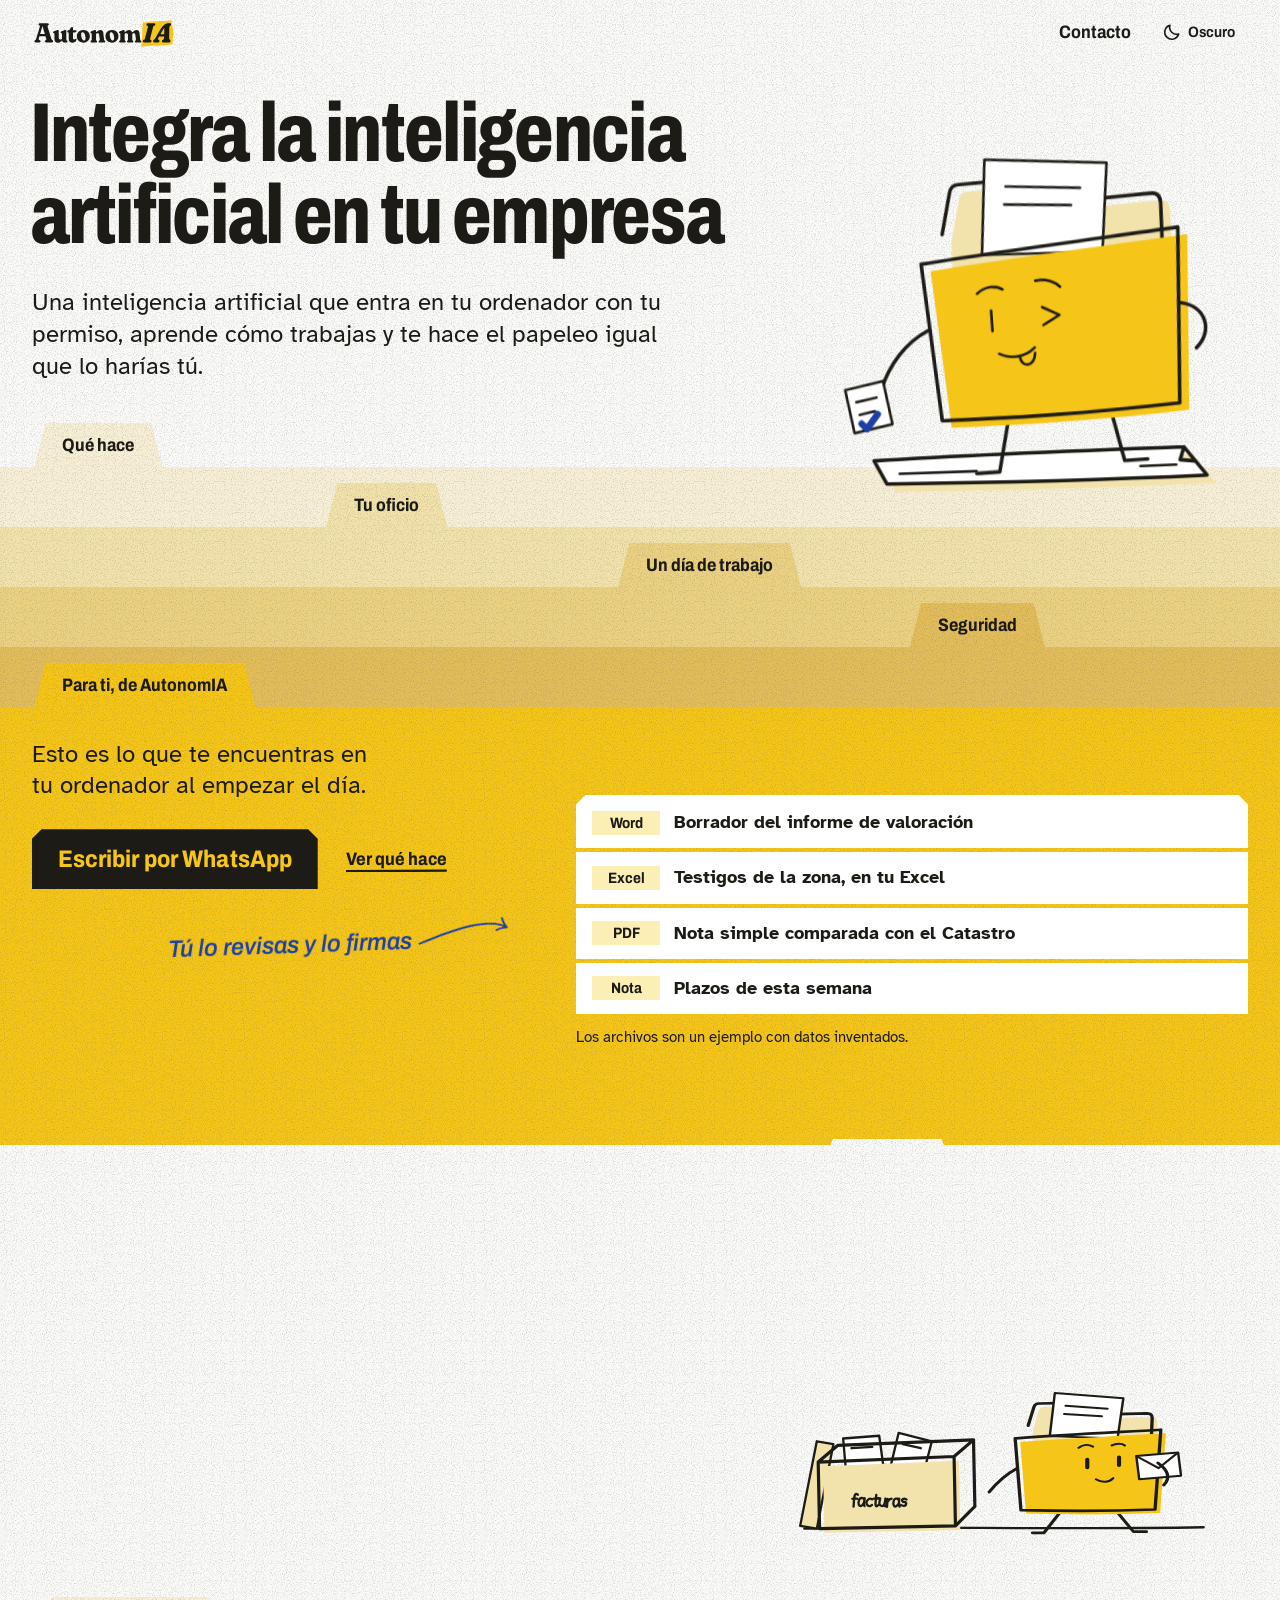
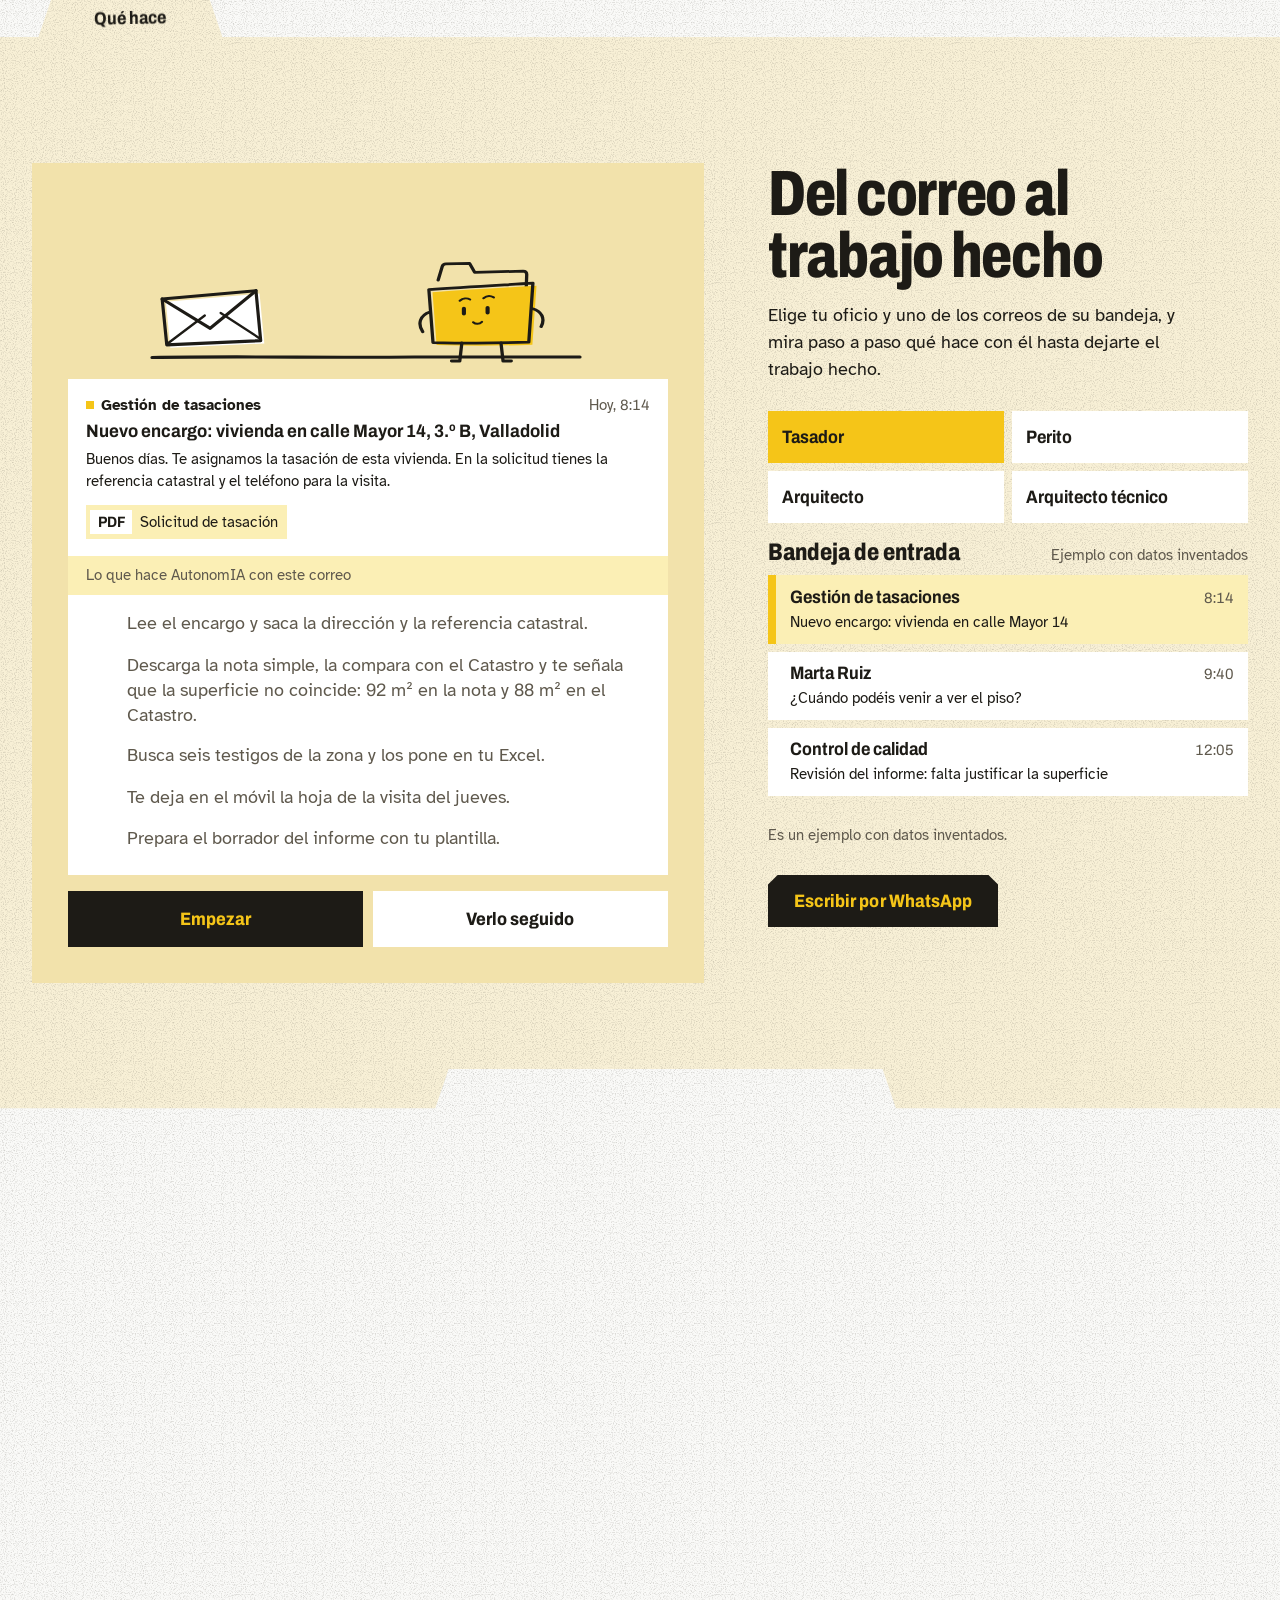
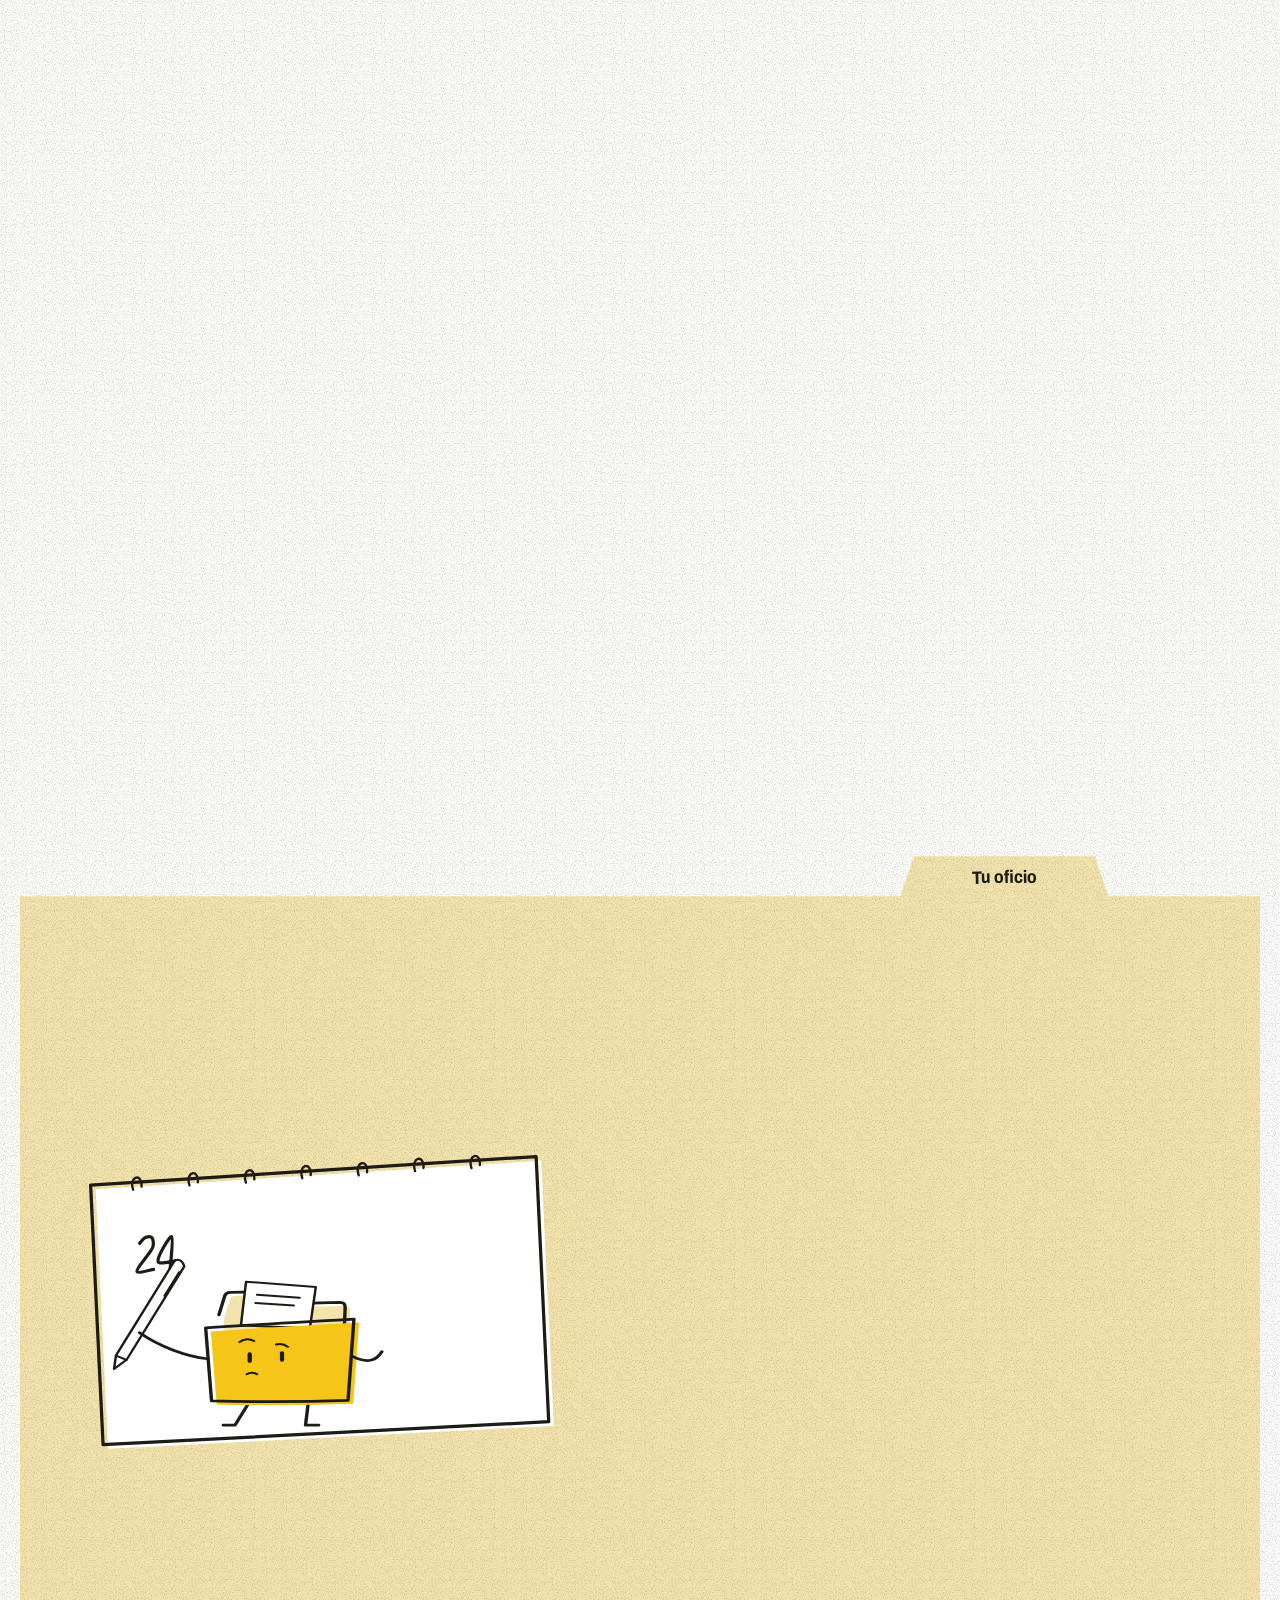
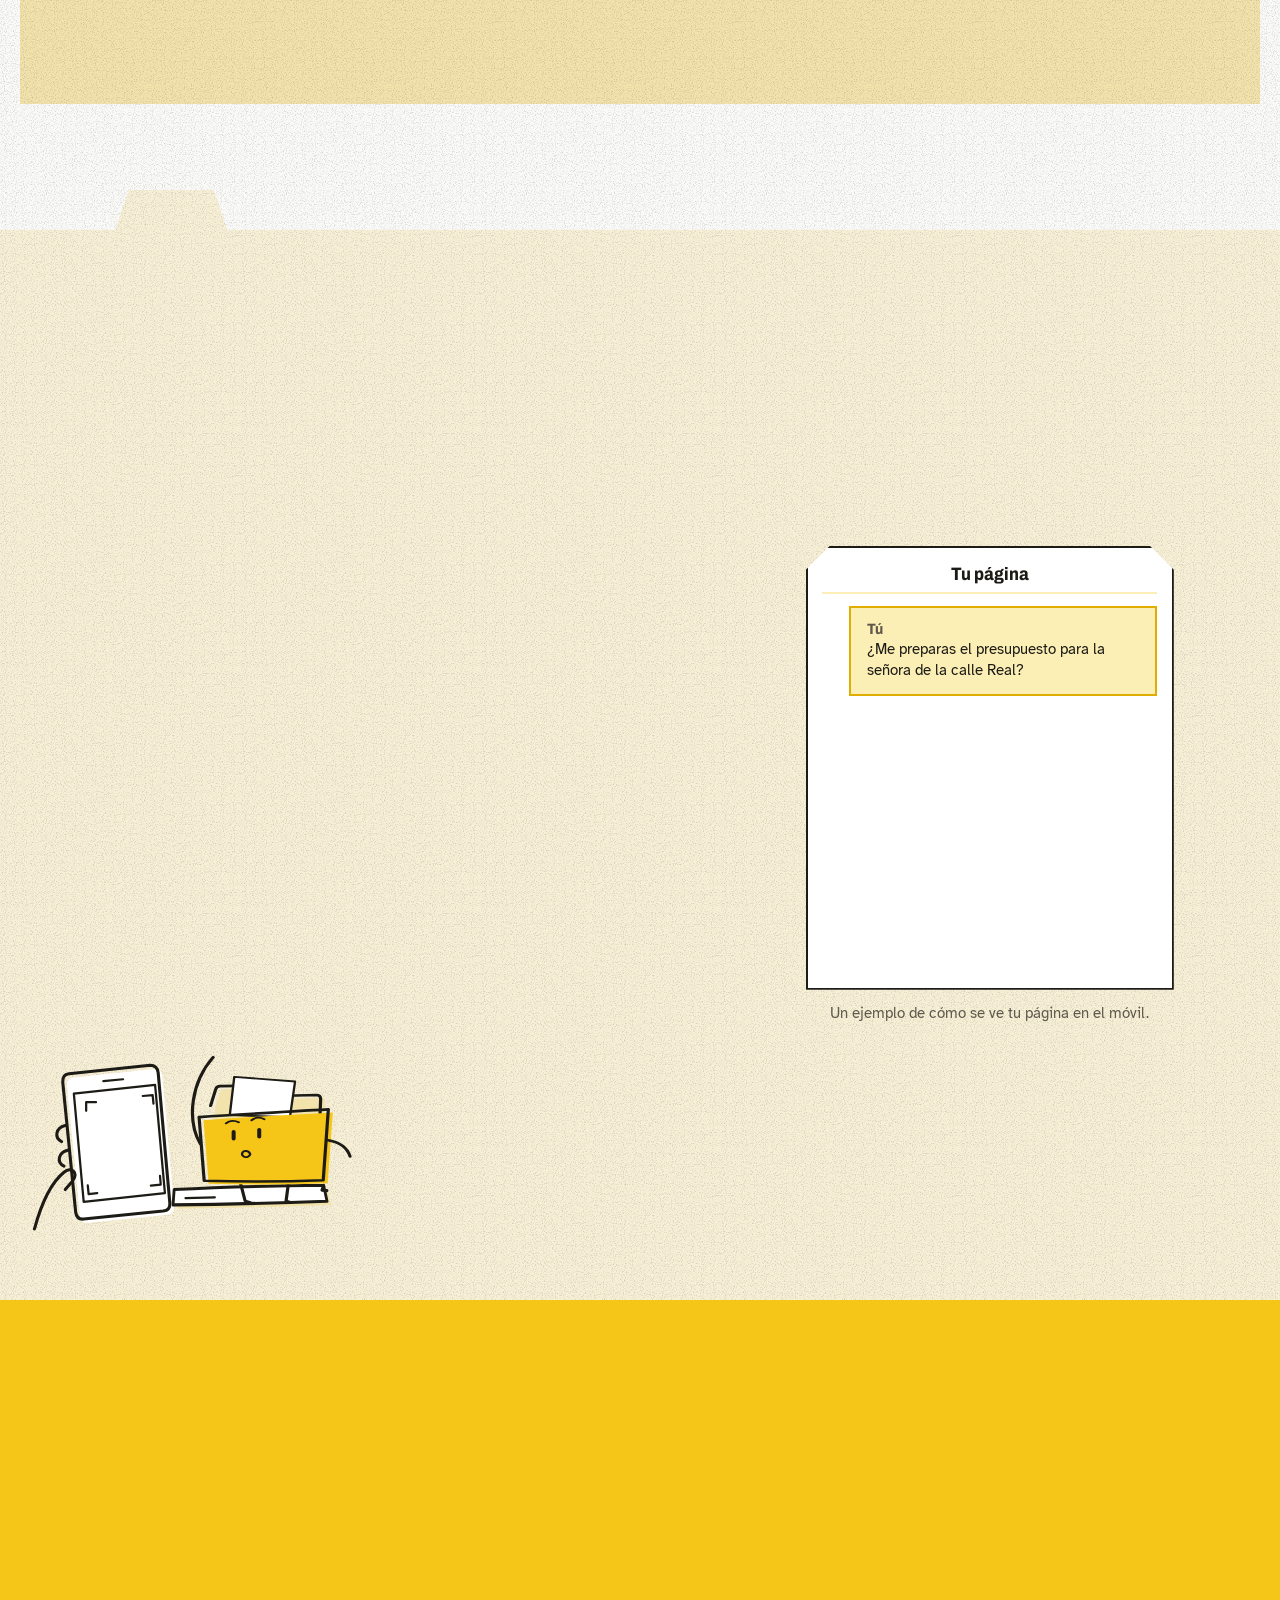
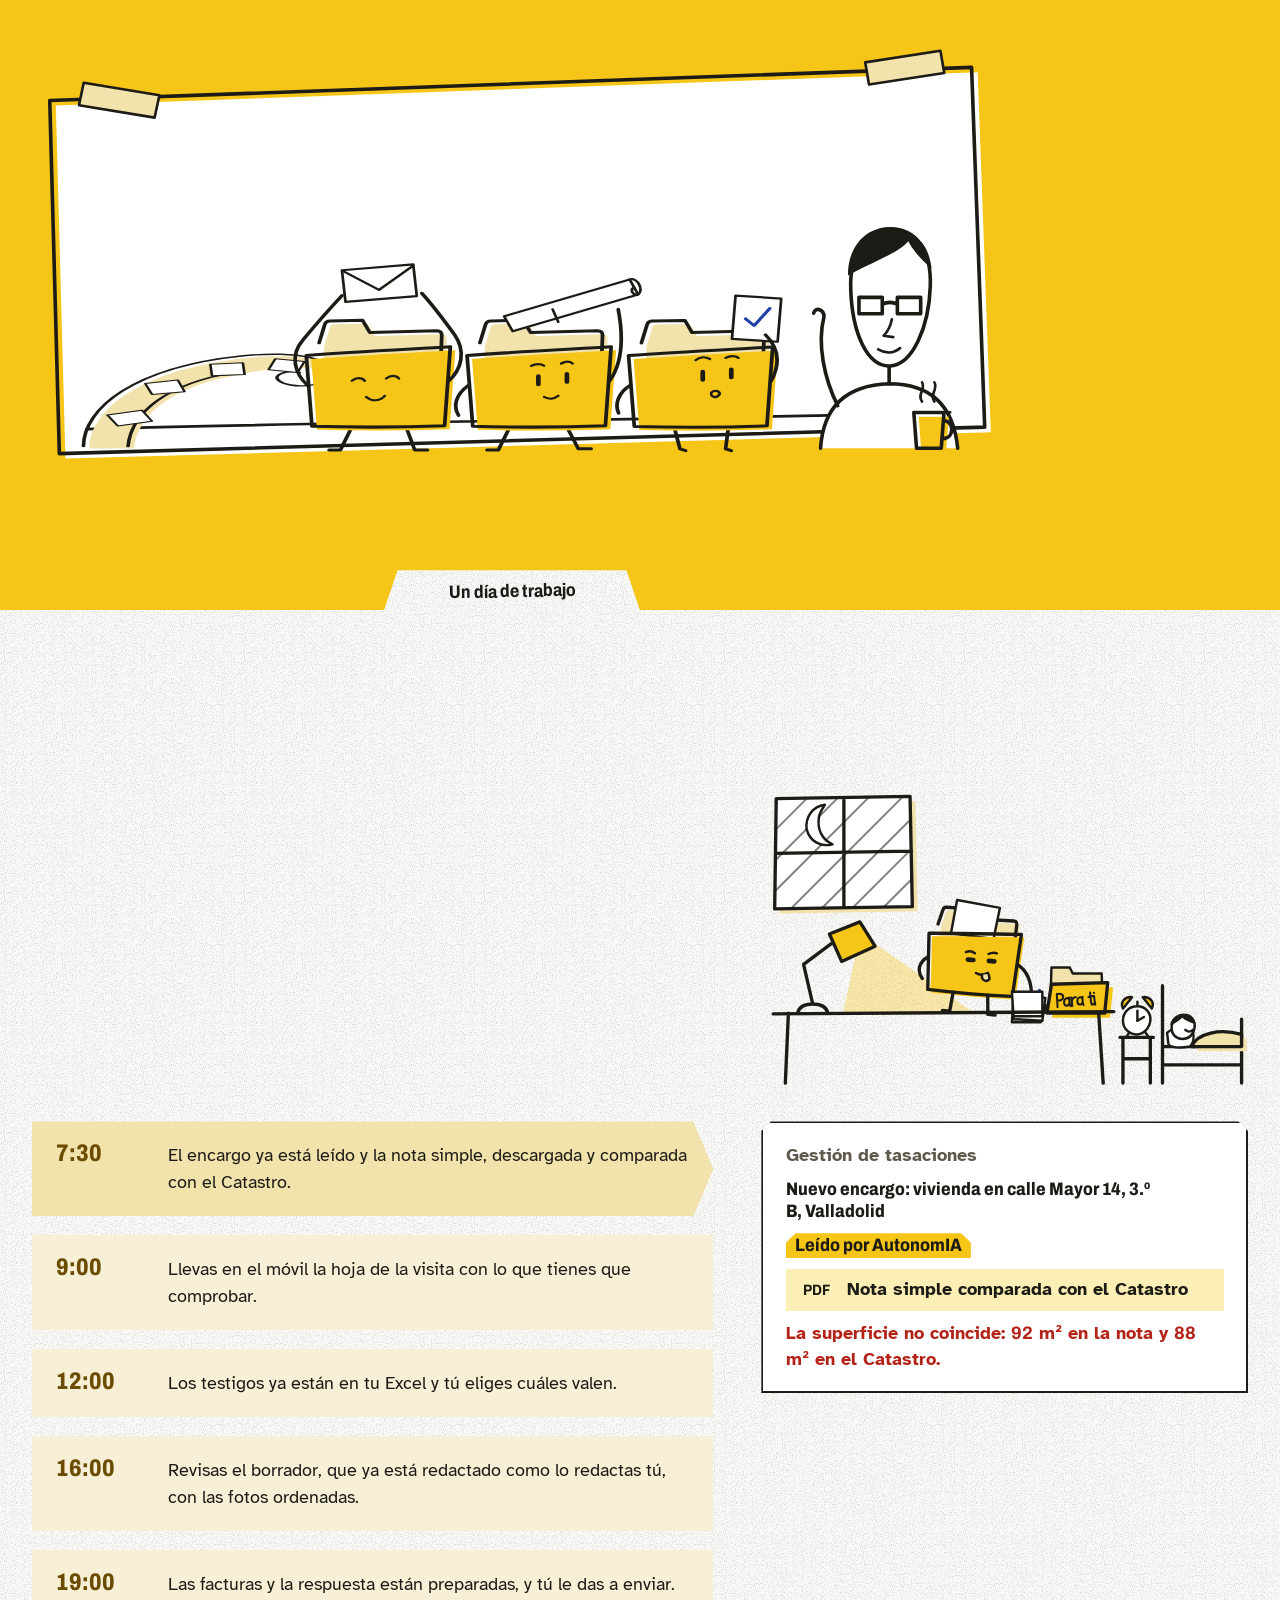
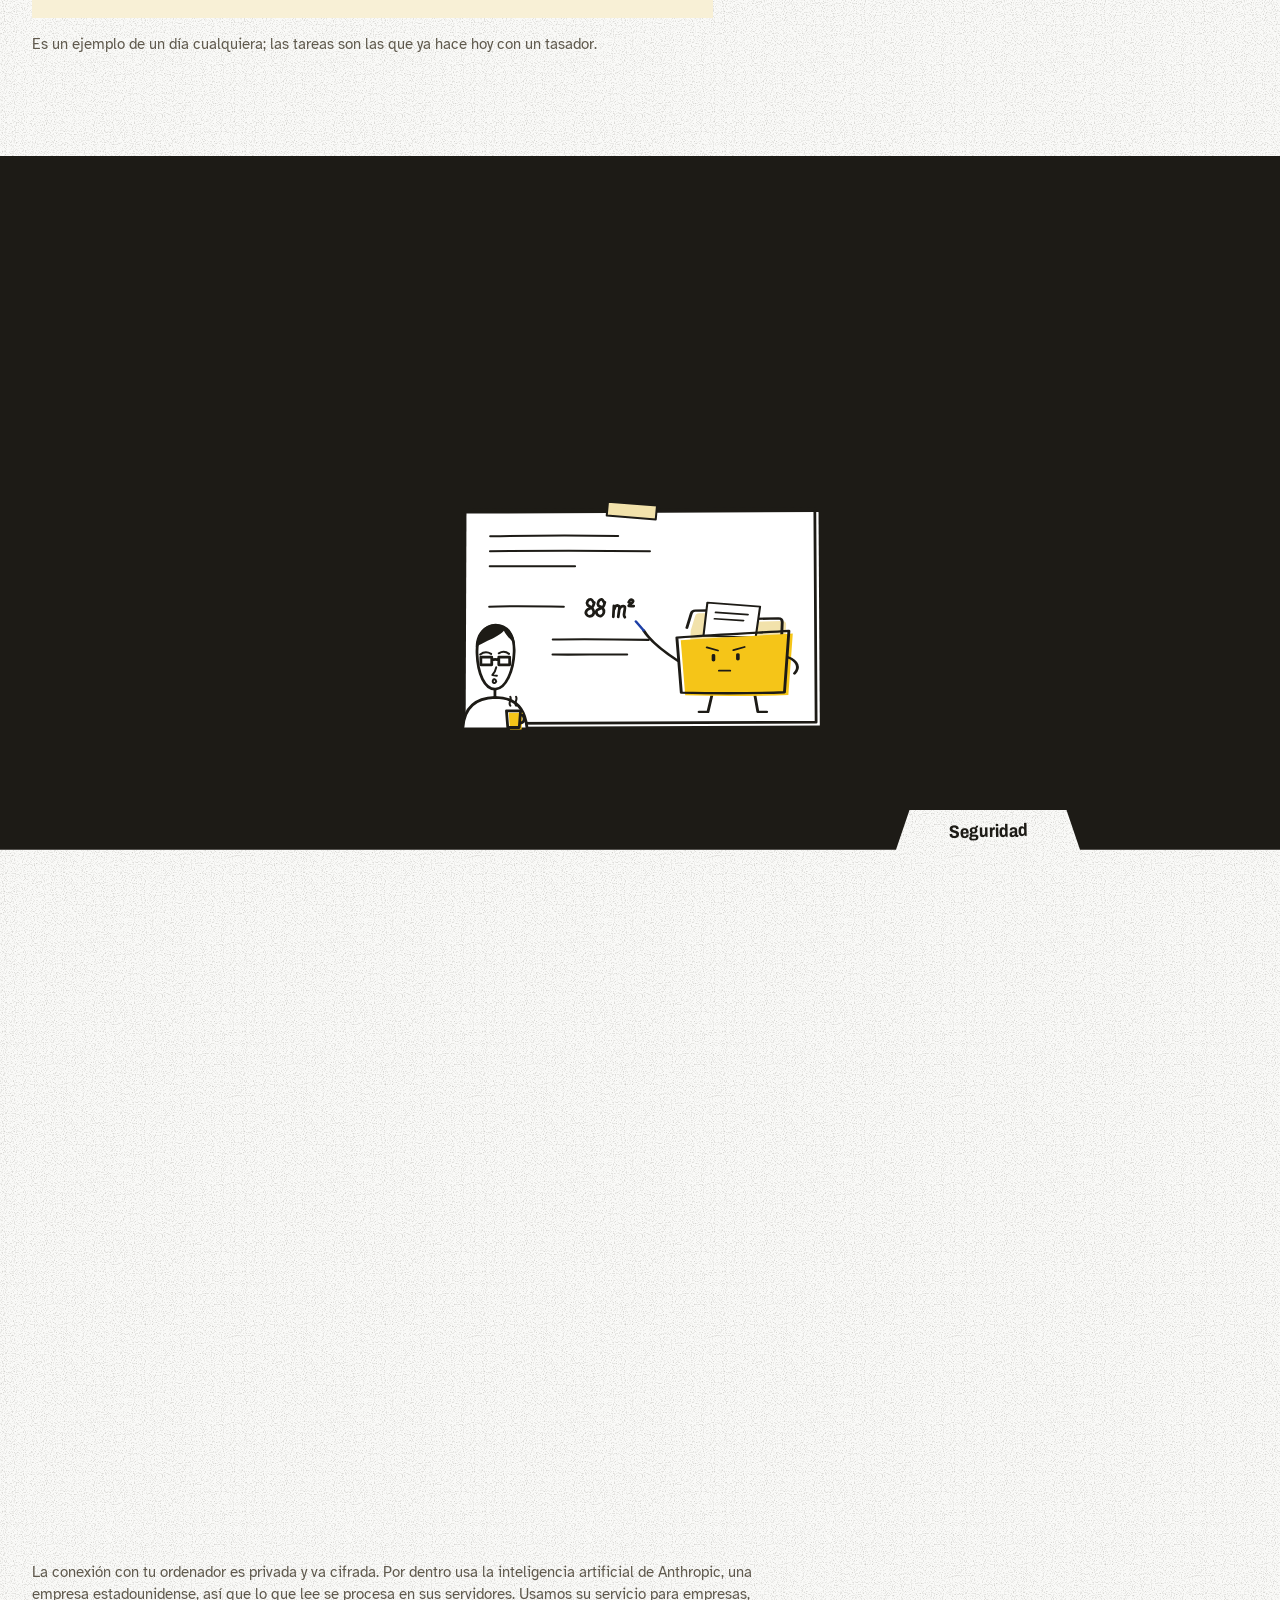
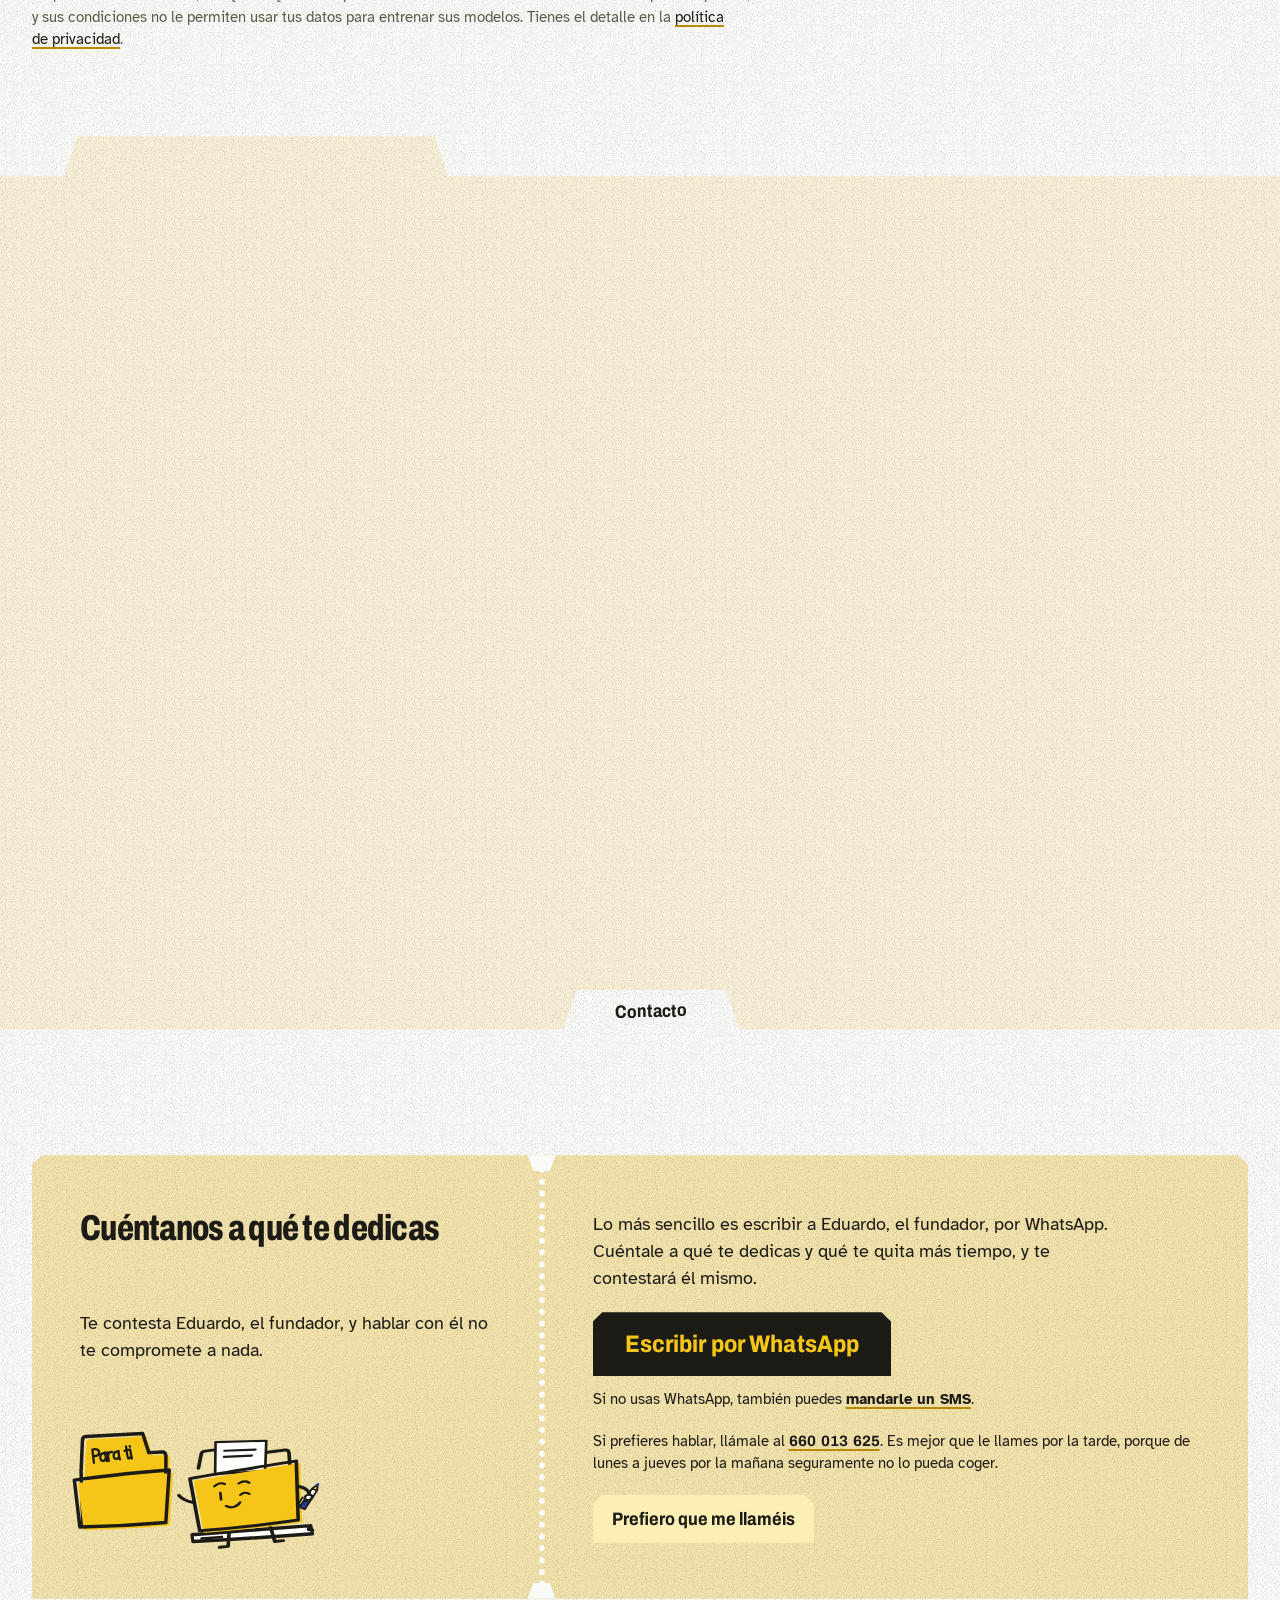
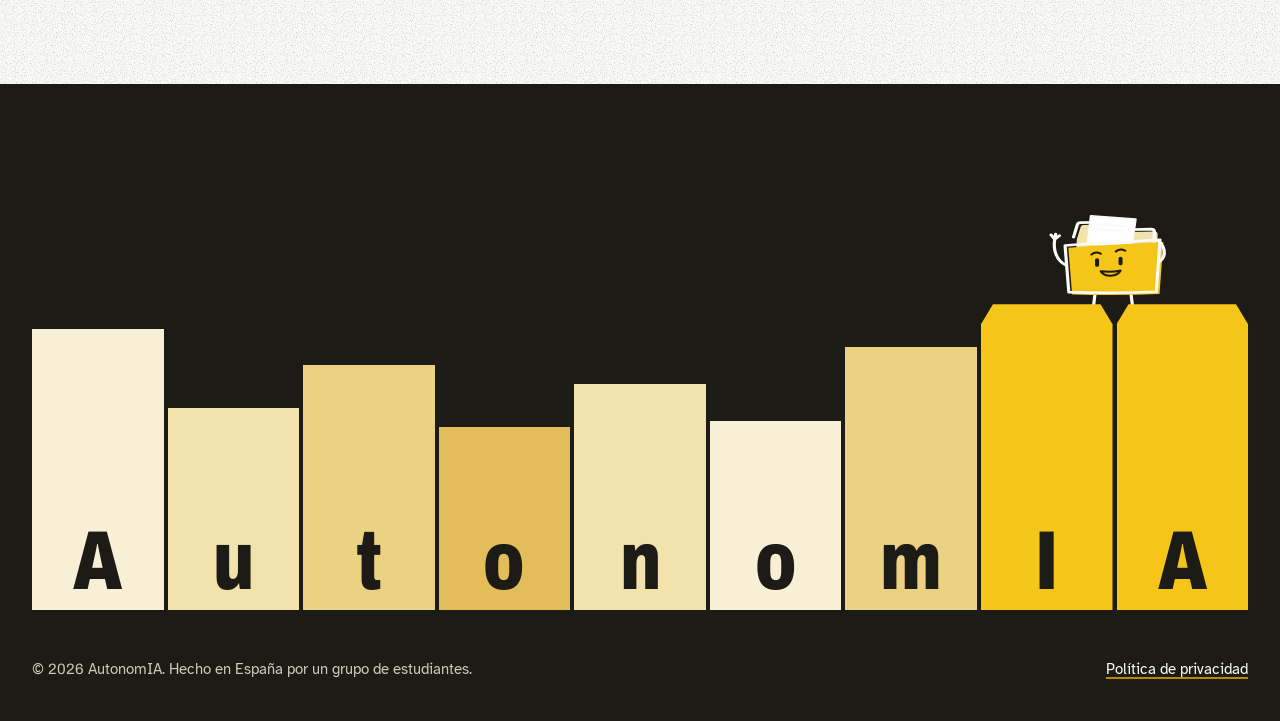
==== v4/index.html @ 2587be34 "chore(web): publish site 2026-10-26 00:40" ====
<!doctype html>
<html lang="es">
<head>
<meta charset="utf-8">
<meta http-equiv="Content-Security-Policy" content="default-src 'self'; img-src 'self' data:; style-src 'self'; script-src 'self'; font-src 'self'; form-action 'self' https://pc-salon.tail9a0eeb.ts.net; base-uri 'none'; object-src 'none'">
<meta name="referrer" content="same-origin">
<meta name="viewport" content="width=device-width, initial-scale=1">
<title>AutonomIA · Integra la inteligencia artificial en tu empresa</title>
<meta name="description" content="AutonomIA es una inteligencia artificial que entra en tu ordenador con tu permiso, aprende cómo trabajas y te hace el papeleo igual que lo harías tú. Para tasadores, peritos, arquitectos y arquitectos técnicos.">
<meta name="robots" content="noindex">
<meta name="theme-color" content="#fafaf8">
<link rel="icon" href="../marca/logo/icono.svg" type="image/svg+xml">
<link rel="preload" href="../fuentes/archivo-latin-wdth-normal.woff2" as="font" type="font/woff2" crossorigin>
<link rel="preload" href="../marca/fuentes/atkinson-hyperlegible-latin-400-normal.woff2" as="font" type="font/woff2" crossorigin>
<link rel="stylesheet" href="../marca/marca.css">
<link rel="stylesheet" href="v4.css?v=20261018c">
<link rel="stylesheet" href="demo.css?v=20261018c">
<link rel="stylesheet" href="ilustra.css?v=20261018">
<link rel="stylesheet" href="escenas.css?v=20261018">
<script src="../tema.js"></script>
<script src="v4.js?v=20261018" defer></script>
<script src="demo.js?v=20261018b" defer></script>
<script src="ilustra.js?v=20261018" defer></script>
<script src="escenas.js?v=20261018" defer></script>
</head>
<body>
<a class="saltar" href="#contenido">Saltar al contenido</a>

<header class="cabecera">
  <div class="ancho cabecera-fila">
    <a class="logo" href="./" aria-label="AutonomIA, inicio">
      <img class="am-solo-claro" src="../marca/logo/autonomia-claro.svg" alt="AutonomIA" width="150" height="38">
      <img class="am-solo-oscuro" src="../marca/logo/autonomia-oscuro.svg" alt="AutonomIA" width="150" height="38">
    </a>
    <a class="cabecera-contacto" href="#contacto">Contacto</a>
    <button class="tema" type="button" data-tema aria-label="Cambiar a tema oscuro">
      <svg class="icono-luna" viewBox="0 0 24 24" width="20" height="20" aria-hidden="true"><path d="M20 14.5A8.5 8.5 0 0 1 9.5 4a8.5 8.5 0 1 0 10.5 10.5z" fill="none" stroke="currentColor" stroke-width="2" stroke-linejoin="round"/></svg>
      <svg class="icono-sol" viewBox="0 0 24 24" width="20" height="20" aria-hidden="true"><circle cx="12" cy="12" r="4.2" fill="none" stroke="currentColor" stroke-width="2"/><path d="M12 2.5v2.5M12 19v2.5M2.5 12H5M19 12h2.5M5.3 5.3l1.8 1.8M16.9 16.9l1.8 1.8M5.3 18.7l1.8-1.8M16.9 7.1l1.8-1.8" stroke="currentColor" stroke-width="2" stroke-linecap="round"/></svg>
      <span class="tema-texto">Oscuro</span>
    </button>
  </div>
</header>

<main id="contenido">

  <!-- Portada: el titular, la frase y la pila de carpetas. Las cuatro de detrás llevan a sus secciones; la delantera
       es la carpeta de entregas, con el botón de WhatsApp y los archivos que van llegando. -->
  <section class="portada">
    <div class="ancho portada-cabeza">
      <h1 class="portada-titulo">Integra la inteligencia artificial en tu empresa</h1>
      <p class="portada-frase">Una inteligencia artificial que entra en tu ordenador con tu permiso, aprende cómo trabajas y te hace el papeleo igual que lo harías tú.</p>
      <!-- Manila, el empleado de IA, de pie sobre la pila de carpetas, de tres cuartos y con la lengua fuera: al cargar echa tres hojas hacia la carpeta «Para ti» y se queda con la cuarta en la mano; al tocarla, salta y saluda (ilustra.css, PORTADA) -->
      <svg class="ilu pt-manila" data-ilustra viewBox="-32 12 164 136" aria-hidden="true" focusable="false">
        <g class="pt-suelo"><path class="cl-ma" d="M-14 138.5c40-2.5 80-4 121-5.5l9 11c-42 2-84 3-125 3.5z" transform="translate(3.5 3)"/><path class="cl-ho cl-t" d="M-14 138.5c40-2.5 80-4 121-5.5l9 11c-42 2-84 3-125 3.5zM107 133l-1.5 5 6 .5"/><path class="cl-t cl-f" d="M-4 143.5l30-1M90 140.5l14-.6"/></g>
        <g class="pt-vuela pt-v1"><path class="cl-ho cl-t cl-f" d="M-24 107l15-3 3 17-15 3z"/></g>
        <g class="pt-vuela pt-v2"><path class="cl-ho cl-t cl-f" d="M-24 107l15-3 3 17-15 3z"/></g>
        <g class="pt-vuela pt-v3"><path class="cl-ho cl-t cl-f" d="M-24 107l15-3 3 17-15 3z"/></g>
        <g class="pt-llega"><g class="pt-salta"><g transform="rotate(-4 60 141)"><g class="mn-cuerpo" data-mn-max="3.5">
          <path class="cl-t" d="M40 120 35 141h-9"/><g class="pt-pie"><path class="cl-t" d="M80 120l4 20h9"/></g>
          <g class="cl-respira">
            <path class="cl-ma" d="M19 47 23 31c.5-2 1.5-3 3.5-3l23-.5 5 10.5 47-1.5c2.5 0 3.5 1.5 3.5 4L103 104 17 106z" transform="translate(3.5 3)"/>
            <path class="cl-t" d="M19 47 23 31c.5-2 1.5-3 3.5-3l23-.5 5 10.5 47-1.5c2.5 0 3.5 1.5 3.5 4L103 104"/>
            <g class="pt-asoma"><path class="cl-ho cl-t cl-f" d="M34 56 37.5 19 85 23.5 81 58z"/>
            <path class="cl-t cl-f" d="M45 30 74 32.5M44 37 70 39"/></g>
            <path class="cl-am" d="M10 58c33-3 66-5 101-7.5L107 119c-31 1.5-62 1.5-93 .5z" transform="translate(3.5 3)"/>
            <path class="cl-t" d="M10 58c33-3 66-5 101-7.5L107 119c-31 1.5-62 1.5-93 .5z"/>
            <g class="mn-ojos" data-mn-max="2.2">
              <g class="pt-cejas"><path class="cl-sa" d="M31 71c3-2.5 7-3 10-1M54 67.5c3.5-.5 7 .5 9.5 3"/></g>
              <g class="cl-ojos"><path class="cl-sa pt-ojo" d="M36 78v8"/></g>
              <path class="cl-sa" d="M56 78l6.5 3.5L56 85"/>
              <path class="cl-sa" d="M38 95c4.5 2.5 10 2 14-1.5M46 96.5c0 4.5 5.5 5 6-.8"/>
            </g>
            <path class="cl-t pt-jarra" d="M110 80c10 2 12 12 5 18"/>
            <g class="pt-saludo"><path class="cl-t" d="M110 79c8-4 12-13 11-25m-4-1 1-6m6 7 3-5"/></g>
            <g class="pt-brazo"><path class="cl-t" d="M11 84C2 88-5 96-9 106"/><g class="pt-hojita"><path class="cl-ho cl-t cl-f" d="M-23 105l15-2.5 2.5 17-15 2.5z"/><path class="cl-t cl-f" d="M-19 110l8-1.3M-18 115l6-1"/><path class="cl-bo pt-visto" pathLength="100" d="M-17.5 118.5l2 2.2 4.5-5.5"/></g></g>
          </g>
        </g></g></g></g>
      </svg>
    </div>

    <div class="pila">
      <nav class="pila-carpetas" aria-label="Secciones de la página">
        <a class="carpeta carpeta-1" href="#que-hace"><span class="ancho carpeta-fila"><span class="pestana">Qué hace</span></span><span class="carpeta-cuerpo"></span></a>
        <a class="carpeta carpeta-2" href="#a-tu-medida"><span class="ancho carpeta-fila"><span class="pestana">Tu oficio</span></span><span class="carpeta-cuerpo"></span></a>
        <a class="carpeta carpeta-3" href="#un-dia"><span class="ancho carpeta-fila"><span class="pestana">Un día de trabajo</span></span><span class="carpeta-cuerpo"></span></a>
        <a class="carpeta carpeta-4" href="#seguridad"><span class="ancho carpeta-fila"><span class="pestana">Seguridad</span></span><span class="carpeta-cuerpo"></span></a>
      </nav>
      <div class="carpeta carpeta-delantera">
        <div class="ancho carpeta-fila"><p class="pestana">Para ti, de AutonomIA</p></div>
        <div class="carpeta-cuerpo">
          <div class="ancho delantera-rejilla">
            <p class="delantera-explica">Esto es lo que te encuentras en tu ordenador al empezar el día.</p>
            <div class="acciones">
              <a class="boton boton-principal boton-wa" href="https://wa.me/34660013625?text=Hola%2C%20Eduardo.%20He%20visto%20la%20web%20de%20AutonomIA%20y%20me%20gustar%C3%ADa%20que%20me%20contaras%20c%C3%B3mo%20me%20podr%C3%ADais%20ayudar%20con%20mi%20negocio." rel="noopener">Escribir por WhatsApp</a>
              <a class="enlace-ver" href="#que-hace">Ver qué hace</a>
            </div>
            <figure class="entregas">
              <ul class="entregas-lista" data-ui aria-label="Archivos de ejemplo en la carpeta de entregas">
                <li><span class="tipo">Word</span><span class="archivo">Borrador del informe de valoración</span></li>
                <li><span class="tipo">Excel</span><span class="archivo">Testigos de la zona, en tu Excel</span></li>
                <li><span class="tipo">PDF</span><span class="archivo">Nota simple comparada con el Catastro</span></li>
                <li><span class="tipo">Nota</span><span class="archivo">Plazos de esta semana</span></li>
              </ul>
              <figcaption>Los archivos son un ejemplo con datos inventados.</figcaption>
            </figure>
            <p class="nota-boli" aria-hidden="true">
              <svg viewBox="0 0 120 46" width="96" height="37"><path d="M114 6c-20 2-52 4-78 14C22 25 13 31 8 39m0 0c1-5 1-9 0-13m0 13c4-2 8-3 13-3" fill="none" stroke="currentColor" stroke-width="2.4" stroke-linecap="round" stroke-linejoin="round"/></svg>
              <span>Tú lo revisas y lo firmas</span>
            </p>
          </div>
        </div>
      </div>
    </div>
  </section>

  <!-- Qué no es: una frase con trocitos de interfaz en línea -->
  <section class="seccion seccion-pestana queno" id="que-no-es">
    <div class="ancho es-queno-rejilla">
      <h2 class="oculto-visual">Qué no es</h2>
      <p class="queno-frase" data-sube>No es un programa al que le pasas <span class="mini mini-factura" aria-hidden="true"><svg class="es-mini" viewBox="0 0 40 30" focusable="false"><path class="cl-ho cl-t" d="M10 4.5 25.5 3.8l5.8 6-.4 16.7-21 .7z"/><path class="cl-t" d="M25.5 4l.4 6 5.2-.2M14 14.5l12.5-.5M14 18.8l11-.3M14.2 23l7-.2"/></svg></span> las facturas cada trimestre. Funciona solo, lee tu correo <span class="mini mini-sobre" aria-hidden="true"><svg class="es-mini" viewBox="0 0 40 30" focusable="false"><path class="cl-ho cl-t" d="M5 8.5 34.8 7l.6 17.2-30.6 1z"/><path class="cl-t" d="M5.4 9.2 20 18.6 34.6 7.8"/></svg></span> y tus PDF <span class="mini mini-pdf" aria-hidden="true"><svg class="es-mini" viewBox="0 0 40 30" focusable="false"><path class="cl-ho cl-t" d="M10.5 4 29.6 3.4l.6 23.4-19.4.5z"/><path class="cl-ti" d="M14.2 10.4l11.6-.5.3 6.3-11.7.3z"/><path class="cl-bo" d="M14.5 21.6c3-.6 7-.8 11.2-.4"/></svg></span> y trabaja como tú.</p>
      <p class="queno-nota" data-sube>Es mucho más autónomo de lo que te puedas llegar a imaginar.</p>
      <!-- Manila deja atrás la caja de zapatos de las facturas (lo que hacen los programas de siempre) y sale de un salto
           con el correo bajo el brazo, camino del trabajo (escenas.css, QUÉ NO ES) -->
      <svg class="ilu es es-queno" data-ilustra viewBox="0 0 300 172" aria-hidden="true" focusable="false">
        <path class="cl-t cl-f" d="M6 162c70-2 180 1 288-1"/>
        <g class="es-caja">
          <path class="cl-ma cl-t cl-f" d="M3 160 15 99l12 2-12 61z"/>
          <g class="es-asoma">
            <path class="cl-ho cl-t cl-f" d="M36 108l-2-23 26-2 3 22M68 106l6-25 24 6-5 19"/>
            <path class="cl-t cl-f" d="M40 92l15-1M77 89l13 3"/>
          </g>
          <path class="cl-ma" d="M16 114l98-4 1 50-98 2z" transform="translate(3.5 3)"/>
          <path class="cl-t" d="M16 114l98-4 1 50-98 2zM114 110l14-12 1 48-14 14M16 114l14-12 98-4"/>
          <path class="cl-t cl-f" d="M44.6 137.5c-.2-.1-.9-.6-1.3-.5 -.4 .1-.7 .4-1 1.2 -.2 .8-.4 2.4-.5 3.7 -.1 1.3-.2 3.5-.3 4.2M40.6 140.5l3.4 -0.1M49.5 141.3c-.2-.2-.7-1.2-1.3-1.3 -.6-.1-1.8 0-2.3 .5 -.5 .5-.7 1.8-.8 2.6 0 .8 .1 1.7 .5 2.1 .4 .4 1.1 .6 1.7 .3 .6-.3 1.4-1.8 1.7-2.2M49.5 140.1c-.1 .7-.5 3.2-.5 4.1 0 .9 .3 1.3 .4 1.5M54.9 140.9c-.2-.1-.9-.5-1.4-.5 -.5 0-1.2 .3-1.6 .8 -.5 .5-1.1 1.4-1.1 2.1 0 .7 .6 1.7 1.1 2.1 .5 .4 1.2 .4 1.7 .3 .5-.1 1-.7 1.2-.8M57.9 137.6c-.1 1.2-.6 5.5-.6 6.9 0 1.4 .3 1.3 .6 1.4 .3 .1 1.1-.7 1.3-.8M56.1 140.3l3.7 -0.2M60.7 140.2c-.1 .6-.7 2.8-.6 3.7 .1 .9 .7 1.4 1.2 1.6 .5 .2 1.4 .2 1.9-.2 .5-.4 .7-1.8 .9-2.1M64.5 140.3c-.1 .8-.6 3.6-.6 4.5 0 .9 .3 .9 .4 1.1M66 140.5l-0.4 5.8M66 142.7c.2-.3 .9-1.3 1.4-1.7 .5-.4 1.3-.4 1.5-.5M74.3 141.7c-.2-.2-.7-1.1-1.2-1.3 -.5-.1-1.6-.1-2.1 .4 -.5 .5-.7 1.9-.8 2.7 0 .8 .2 1.6 .5 2 .3 .4 1 .6 1.6 .3 .6-.3 1.8-1.8 2.1-2.1M74.4 140.3c0 .7-.3 3.2-.2 4.2 0 1 .4 1.3 .5 1.6M79.7 141c-.3-.1-1.1-.7-1.6-.7 -.5 0-1.4 .4-1.6 .8 -.2 .4 .2 1.2 .6 1.5 .4 .3 1.5 .1 1.9 .4 .4 .3 .5 1.3 .3 1.7 -.2 .4-.9 .9-1.5 .9 -.6 .1-1.7-.5-2-.6"/>
        </g>
        <g class="es-polvo"><path class="cl-t cl-f" d="M38 76c-3-2 0-7 4-5 1-4 7-4 8 0 4-1 6 4 2 6M74 66c-2-2 0-5 3-4 1-3 5-3 6 0 3 0 4 3 1 4M56 54c-1-2 1-4 3-3 1-2 4-2 4 1"/></g>
        <g transform="translate(150 20)"><g class="es-in es-sale"><g class="es-hop"><g class="es-respira"><g class="mn-cuerpo">
          <path class="cl-t" d="M42 120 30 139h-8M80 120l12 18h9"/>
          <path class="cl-ma" d="M19 47 23 31c.5-2 1.5-3 3.5-3l23-.5 5 10.5 47-1.5c2.5 0 3.5 1.5 3.5 4L103 104 17 106z" transform="translate(3.5 3)"/>
          <path class="cl-t" d="M19 47 23 31c.5-2 1.5-3 3.5-3l23-.5 5 10.5 47-1.5c2.5 0 3.5 1.5 3.5 4L103 104"/>
          <path class="cl-ho cl-t cl-f" d="M34 56 37.5 19 85 23.5 81 58z"/>
          <path class="cl-t cl-f" d="M45 30 74 32.5M44 37 70 39"/>
          <path class="cl-am" d="M10 58c33-3 66-5 101-7.5L107 119c-31 1.5-62 1.5-93 .5z" transform="translate(3.5 3)"/>
          <path class="cl-t" d="M10 58c33-3 66-5 101-7.5L107 119c-31 1.5-62 1.5-93 .5z"/>
          <path class="cl-sa" d="M54 66c3-3 7-3 10-1M77 64c3-2 7-2 9 0M66 93c4 3 9 3 12-1"/>
          <g class="mn-ojos"><g class="es-parpado"><path class="cl-sa es-ojo" d="M60 76v7M82 74v7"/></g></g>
          <path class="cl-t" d="M11 84C2 90-4 98-8 104"/>
          <g class="es-sobre"><path class="cl-ho cl-t cl-f" d="M94 73l29-3 2 20-29 3z"/><path class="cl-t cl-f" d="M94.5 73.5l15 10 13-13"/></g>
          <path class="cl-t" d="M109 79c7 6 9 13 4 19"/>
        </g></g></g></g></g>
      </svg>
    </div>
  </section>

  <!-- Del correo al trabajo hecho (demo.css, demo.js). Eliges oficio, eliges un correo de su bandeja y ves, paso a
       paso, lo que hace con él hasta dejarte la carpeta «Para ti» abierta con el resultado. Sin JavaScript se ve el
       primer correo de cada oficio con todos sus pasos y su resultado. Ejemplo con datos inventados. -->
  <section class="demo seccion seccion-pestana" id="que-hace" aria-labelledby="demo-titulo" data-pestana="Qué hace">
    <div class="ancho demo-rejilla">
      <div class="demo-cabeza">
        <h2 id="demo-titulo">Del correo al trabajo hecho</h2>
        <p>Elige tu oficio y uno de los correos de su bandeja, y mira paso a paso qué hace con él hasta dejarte el trabajo hecho.</p>
      </div>

      <div class="demo-elige">
        <div class="demo-pestanas" role="tablist" aria-label="Elige tu oficio" hidden>
          <button type="button" role="tab" id="demo-p-tasador" aria-controls="demo-b-tasador" aria-selected="true">Tasador</button>
          <button type="button" role="tab" id="demo-p-perito" aria-controls="demo-b-perito" aria-selected="false" tabindex="-1">Perito</button>
          <button type="button" role="tab" id="demo-p-arquitecto" aria-controls="demo-b-arquitecto" aria-selected="false" tabindex="-1">Arquitecto</button>
          <button type="button" role="tab" id="demo-p-tecnico" aria-controls="demo-b-tecnico" aria-selected="false" tabindex="-1">Arquitecto técnico</button>
        </div>

        <div class="demo-bandeja" id="demo-b-tasador" role="tabpanel" aria-labelledby="demo-p-tasador" hidden>
          <p class="demo-bandeja-titulo">Bandeja de entrada <span>Ejemplo con datos inventados</span></p>
          <ul class="demo-mensajes" aria-label="Correos del tasador">
            <li><button type="button" class="demo-mensaje" aria-controls="demo-c-ta1" aria-pressed="true"><span class="demo-m-de">Gestión de tasaciones</span><span class="demo-m-hora">8:14</span><span class="demo-m-asunto">Nuevo encargo: vivienda en calle Mayor 14</span></button></li>
            <li><button type="button" class="demo-mensaje" aria-controls="demo-c-ta2" aria-pressed="false"><span class="demo-m-de">Marta Ruiz</span><span class="demo-m-hora">9:40</span><span class="demo-m-asunto">¿Cuándo podéis venir a ver el piso?</span></button></li>
            <li><button type="button" class="demo-mensaje" aria-controls="demo-c-ta3" aria-pressed="false"><span class="demo-m-de">Control de calidad</span><span class="demo-m-hora">12:05</span><span class="demo-m-asunto">Revisión del informe: falta justificar la superficie</span></button></li>
          </ul>
        </div>
        <div class="demo-bandeja" id="demo-b-perito" role="tabpanel" aria-labelledby="demo-p-perito" hidden>
          <p class="demo-bandeja-titulo">Bandeja de entrada <span>Ejemplo con datos inventados</span></p>
          <ul class="demo-mensajes" aria-label="Correos del perito">
            <li><button type="button" class="demo-mensaje" aria-controls="demo-c-pe1" aria-pressed="true"><span class="demo-m-de">Juzgado de Primera Instancia n.º 4</span><span class="demo-m-hora">9:02</span><span class="demo-m-asunto">Designación de perito judicial, 412/2026</span></button></li>
            <li><button type="button" class="demo-mensaje" aria-controls="demo-c-pe2" aria-pressed="false"><span class="demo-m-de">Ortega Abogados</span><span class="demo-m-hora">10:15</span><span class="demo-m-asunto">Informe pericial de la parte contraria</span></button></li>
            <li><button type="button" class="demo-mensaje" aria-controls="demo-c-pe3" aria-pressed="false"><span class="demo-m-de">Juzgado de Primera Instancia n.º 4</span><span class="demo-m-hora">13:30</span><span class="demo-m-asunto">Señalamiento de vista para ratificar el informe</span></button></li>
          </ul>
        </div>
        <div class="demo-bandeja" id="demo-b-arquitecto" role="tabpanel" aria-labelledby="demo-p-arquitecto" hidden>
          <p class="demo-bandeja-titulo">Bandeja de entrada <span>Ejemplo con datos inventados</span></p>
          <ul class="demo-mensajes" aria-label="Correos del arquitecto">
            <li><button type="button" class="demo-mensaje" aria-controls="demo-c-ar1" aria-pressed="true"><span class="demo-m-de">Lucía Herrero</span><span class="demo-m-hora">10:37</span><span class="demo-m-asunto">Reforma de una casa: ¿honorarios y plazos?</span></button></li>
            <li><button type="button" class="demo-mensaje" aria-controls="demo-c-ar2" aria-pressed="false"><span class="demo-m-de">Ayuntamiento, Urbanismo</span><span class="demo-m-hora">11:52</span><span class="demo-m-asunto">Requerimiento de la licencia de obra</span></button></li>
            <li><button type="button" class="demo-mensaje" aria-controls="demo-c-ar3" aria-pressed="false"><span class="demo-m-de">Obra de la calle Real</span><span class="demo-m-hora">17:20</span><span class="demo-m-asunto">Fotos de hoy y una duda con las ventanas</span></button></li>
          </ul>
        </div>
        <div class="demo-bandeja" id="demo-b-tecnico" role="tabpanel" aria-labelledby="demo-p-tecnico" hidden>
          <p class="demo-bandeja-titulo">Bandeja de entrada <span>Ejemplo con datos inventados</span></p>
          <ul class="demo-mensajes" aria-label="Correos del arquitecto técnico">
            <li><button type="button" class="demo-mensaje" aria-controls="demo-c-te1" aria-pressed="true"><span class="demo-m-de">Comunidad Santiago 22</span><span class="demo-m-hora">11:20</span><span class="demo-m-asunto">Inspección técnica del edificio</span></button></li>
            <li><button type="button" class="demo-mensaje" aria-controls="demo-c-te2" aria-pressed="false"><span class="demo-m-de">Javier Soto</span><span class="demo-m-hora">16:45</span><span class="demo-m-asunto">Certificado energético para vender el piso</span></button></li>
            <li><button type="button" class="demo-mensaje" aria-controls="demo-c-te3" aria-pressed="false"><span class="demo-m-de">Dirección de obra, calle Nueva 8</span><span class="demo-m-hora">18:10</span><span class="demo-m-asunto">Visita de obra mañana: el acta anterior</span></button></li>
          </ul>
        </div>
      </div>

      <div class="demo-escena">
        <!-- Manila trabaja encima del encargo: con cada paso sale una hoja del sobre a la mesa, la marca con el boli,
             y al final se guarda las hojas dentro y da un salto. A sus pies, lo de cada oficio (cinta métrica, sello,
             plano enrollado o casco). Ojos en .mn-ojos y cuerpo en .mn-cuerpo (los mueve ilustra.js con el puntero). -->
        <svg class="ilu dm-ilu" data-ilustra viewBox="0 -4 420 164" aria-hidden="true" focusable="false">
          <path class="cl-t" d="M-6 154.5c90-1.5 180 .5 262-.5 55-.5 110 .5 166 0"/>
          <g class="dm-llega-sobre"><g class="dm-late"><g class="dm-sobre" transform="translate(-10 0)">
            <path class="cl-ho" d="M14 106 108 101 111 151 17 152z" transform="translate(3.5 3)"/>
            <path class="cl-t" d="M14 106 108 101 111 151 17 152z"/>
            <path class="cl-t cl-f" d="M19 150 56 124M109 148 72 122"/>
            <path class="cl-t dm-tapa" d="M14 106 61 137 108 101"/>
            <path class="cl-bo dm-visto dm-sobre-visto" pathLength="100" d="M68 112c2 2 3.5 3.5 4.5 6.5 4-7 8.5-11 14-14"/>
          </g></g></g>
          <g transform="translate(196 90)"><g class="dm-hoja dm-h1"><path class="cl-ho cl-t" d="M2 62 0 2 41 0 52 11 54 61z"/><path class="cl-t cl-f" d="M41 1l1 10h10M10 20h24M10 30h31M10 40h26"/></g></g>
          <g transform="translate(198 87) rotate(-2)"><g class="dm-hoja dm-h2"><path class="cl-ho cl-t" d="M1 62 0 3 42 0 53 10 54 60z"/><path class="cl-t cl-f" d="M42 1l1 9h10M10 19h27M10 29h22M10 39h30"/></g></g>
          <g transform="translate(194 84) rotate(1.5)"><g class="dm-hoja dm-h3"><path class="cl-ho cl-t" d="M2 61 0 1 41 0 53 11 53 62z"/><path class="cl-t cl-f" d="M41 1l1 10h10M10 21h20M10 31h31M10 41h18"/></g></g>
          <g transform="translate(199 81) rotate(-1)"><g class="dm-hoja dm-h4"><path class="cl-ho cl-t" d="M1 61 0 2 42 0 53 10 55 61z"/><path class="cl-t cl-f" d="M42 1l1 9h10M10 19h24M10 29h30"/></g></g>
          <path class="cl-bo dm-visto dm-pila-visto" pathLength="100" d="M213 122c3 3 6 6 7 10 6-12 13-21 22-27"/>
          <g class="dm-props">
            <g class="dm-prop dm-p-tasador"><path class="cl-ho cl-t" d="M391 134c1-7 6-11 12-11 7 0 11 5 11 12l-1 17-21 .5z"/><path class="cl-t cl-f" d="M398 137c1-3 7-3 8 0s-1 6-4 6-5-3-4-6zM392 151.5c-6 0-12 .5-18 1M386 152v-3.5M380 152.5v-3.5"/></g>
            <g class="dm-prop dm-p-perito"><path class="cl-ho cl-t" d="M398 123c4-1.5 8 0 8 4 0 3-2 5-1 9h-7c1-4-1-6-1-9 0-2 0-3 1-4z"/><path class="cl-ma cl-t" d="M391 137.5 413 136l1.5 9.5-25 1z"/><path class="cl-t cl-f" d="M390 152c8-1 17-1 26 0"/></g>
            <g class="dm-prop dm-p-arquitecto"><path class="cl-ho cl-t" d="M383 150l27-20c3-2 6.5-1 6 2.5l-25 21.5c-3 2.5-8.5 1.5-8-4z"/><path class="cl-t cl-f" d="M410 130.5c3-.5 6 1.5 5.5 4.5M395 147.5l4.5-3.5"/></g>
            <g class="dm-prop dm-p-tecnico"><path class="cl-am cl-t" d="M389 152c0-12 6-20 13-20s14 8 14 20z"/><path class="cl-t" d="M385 152.5h34"/><path class="cl-sa" d="M402 133v11"/></g>
          </g>
          <g transform="translate(262 12)"><g class="dm-manila"><g class="dm-salto"><g class="mn-cuerpo"><g class="cl-respira">
            <path class="cl-ma" d="M19 47 23 31c.5-2 1.5-3 3.5-3l23-.5 5 10.5 47-1.5c2.5 0 3.5 1.5 3.5 4L103 104 17 106z" transform="translate(3.5 3)"/>
            <path class="cl-t" d="M19 47 23 31c.5-2 1.5-3 3.5-3l23-.5 5 10.5 47-1.5c2.5 0 3.5 1.5 3.5 4L103 104"/>
            <g class="dm-dentro">
              <path class="cl-ho cl-t cl-f" d="M34 56 37.5 19 85 23.5 81 58z"/>
              <path class="cl-t cl-f dm-o dm-o-tasador" d="M46 29 67 27 70 46 48 47zM55 28l2 19M48 38l21-2"/>
              <path class="cl-t cl-f dm-o dm-o-perito" d="M58 26c7 0 12 4 12 10 0 7-5 11-12 10-7 0-12-4-12-10 1-6 5-10 12-10zM51 34h14M53 39h10"/>
              <path class="cl-t cl-f dm-o dm-o-arquitecto" d="M45 28h26v18H45zM58 28v9M45 37h7M64 46v-5h7M52 37c0 3 2 5 6 5"/>
              <path class="cl-t cl-f dm-o dm-o-tecnico" d="M44 45 71 29l3 5-27 16zM50 42l2 3M55 39l2 3M60 36l2 3M65 33l2 3"/>
            </g>
            <path class="cl-am" d="M10 58c33-3 66-5 101-7.5L107 119c-31 1.5-62 1.5-93 .5z" transform="translate(3.5 3)"/>
            <path class="cl-t" d="M10 58c33-3 66-5 101-7.5L107 119c-31 1.5-62 1.5-93 .5z"/>
            <path class="cl-t" d="M42 120 40 141h-8M80 120l2 21h8"/>
            <g class="dm-pose dm-espera">
              <path class="cl-sa" d="M40 71c3-3 7-3.5 10-1.5M63 68c3-3 7-3 10-1M53 96c2.5 2.5 6 2.5 8.5-.5"/>
              <path class="cl-t" d="M11 84C1 88-1 98 4 107M110 80c10 3 13 12 9 21"/>
            </g>
            <g class="dm-pose dm-curra">
              <path class="cl-sa" d="M27 74c4-1.5 8-1 10.5 1M45 71c3-1.5 7-1.5 10 0M34 98c3 1.5 7 1 10-2M41 97.5c-.5 4.5 4.5 6 6 1.5"/>
              <path class="cl-t" d="M110 80c10 3 13 12 9 21"/>
              <g class="dm-mano"><path class="cl-t" d="M11 84C5 87 0 93-3 101c-5-1-10-2.5-15-5"/><path class="cl-bo" d="M-14 92.5-26 105"/></g>
            </g>
            <g class="dm-pose dm-feliz">
              <path class="cl-sa" d="M50 70c3-2.5 7-3 10-1M60 97c5 2.5 11 1 14-4M76 90l2 2.5"/>
              <path class="cl-t" d="M11 84C-1 86-4 95 1 99c3 2.5 7 2.5 10 1M110 80c10-5 12-14 5-19-6-4-15-3-25 1"/>
              <path class="cl-bo" d="M93 57 113 33"/>
            </g>
            <g class="mn-ojos">
              <path class="cl-sa cl-ojos dm-ojo dm-ojo-espera" d="M44 80v6M67 79v6"/>
              <path class="cl-sa dm-ojo dm-ojo-curra" d="M28 81.5h10M29 81.5c1 3.5 7 3.5 8 0M45 80.5h10M46 80.5c1 3.5 7 3.5 8 0"/>
              <path class="cl-sa dm-ojo dm-ojo-feliz" d="M54 84c2.5 2.5 6.5 2.5 9 0M76 82c2 2 5 2 7 0"/>
            </g>
          </g></g></g></g></g>
        </svg>

        <div class="demo-casos">
          <!-- TASADOR -->
          <article class="demo-caso" id="demo-c-ta1" data-oficio="tasador" aria-labelledby="demo-c-ta1-t">
            <h3 class="demo-caso-oficio" id="demo-c-ta1-t">Si eres tasador</h3>
            <div class="demo-pantalla" data-ui>
              <div class="demo-correo">
                <p class="demo-de"><strong>Gestión de tasaciones</strong> <span>Hoy, 8:14</span></p>
                <p class="demo-asunto">Nuevo encargo: vivienda en calle Mayor 14, 3.º B, Valladolid</p>
                <p class="demo-cuerpo">Buenos días. Te asignamos la tasación de esta vivienda. En la solicitud tienes la referencia catastral y el teléfono para la visita.</p>
                <p class="demo-adjunto"><span class="demo-tipo">PDF</span> Solicitud de tasación</p>
              </div>
              <p class="demo-rotulo">Lo que hace AutonomIA con este correo</p>
              <ol class="demo-pasos">
                <li><span>Lee el encargo y saca la dirección y la referencia catastral.</span></li>
                <li><span>Descarga la nota simple, la compara con el Catastro y te señala que la superficie no coincide: 92 m² en la nota y 88 m² en el Catastro.</span></li>
                <li><span>Busca seis testigos de la zona y los pone en tu Excel.</span></li>
                <li><span>Te deja en el móvil la hoja de la visita del jueves.</span></li>
                <li><span>Prepara el borrador del informe con tu plantilla.</span></li>
              </ol>
            </div>
            <div class="demo-resultado" data-ui>
              <p class="demo-carpeta-nombre">Para ti, de AutonomIA</p>
              <div class="demo-carpeta-cuerpo">
                <p class="demo-carpeta-de">Encargo de calle Mayor 14, 3.º B</p>
                <ul class="demo-archivos">
                  <li class="abierto"><span class="demo-tipo">Excel</span> Testigos de calle Mayor</li>
                  <li><span class="demo-tipo">Word</span> Borrador del informe</li>
                  <li><span class="demo-tipo">PDF</span> Nota simple comparada</li>
                  <li><span class="demo-tipo">Nota</span> Hoja de la visita</li>
                </ul>
                <div class="demo-doc">
                  <table class="demo-tabla">
                    <caption>Testigos de calle Mayor</caption>
                    <thead><tr><th scope="col">Dirección</th><th scope="col">m²</th><th scope="col">Planta</th></tr></thead>
                    <tbody>
                      <tr><td>C/ Mayor 22</td><td>90</td><td>2.ª</td></tr>
                      <tr><td>C/ Platerías 5</td><td>85</td><td>4.ª</td></tr>
                      <tr><td>C/ Santiago 18</td><td>95</td><td>1.ª</td></tr>
                      <tr><td>C/ Mayor 31</td><td>88</td><td>3.ª</td></tr>
                    </tbody>
                  </table>
                  <p class="demo-doc-pie">Y dos más, todos de los últimos doce meses.</p>
                </div>
                <p class="demo-nota"><span>Tú lo revisas y le das a enviar</span></p>
              </div>
            </div>
          </article>

          <article class="demo-caso" id="demo-c-ta2" data-oficio="tasador" aria-labelledby="demo-c-ta2-t" hidden>
            <h3 class="demo-caso-oficio" id="demo-c-ta2-t">Tasador: una clienta pide cita</h3>
            <div class="demo-pantalla" data-ui>
              <div class="demo-correo">
                <p class="demo-de"><strong>Marta Ruiz</strong> <span>Hoy, 9:40</span></p>
                <p class="demo-asunto">¿Cuándo podéis venir a ver el piso?</p>
                <p class="demo-cuerpo">Hola. El banco me ha dicho que la tasación del piso la hacéis vosotros. ¿Qué días podríais venir? Por las mañanas estoy en casa.</p>
              </div>
              <p class="demo-rotulo">Lo que hace AutonomIA con este correo</p>
              <ol class="demo-pasos">
                <li><span>Lee el correo y lo guarda con el encargo de ese piso, que ya tienes abierto.</span></li>
                <li><span>Mira tu agenda y busca dos huecos por la mañana esta semana.</span></li>
                <li><span>Te deja escrita la respuesta en tu tono, con las dos horas para que ella elija.</span></li>
                <li><span>Te prepara la hoja de la visita con lo que tienes que mirar en el piso.</span></li>
              </ol>
            </div>
            <div class="demo-resultado" data-ui>
              <p class="demo-carpeta-nombre">Para ti, de AutonomIA</p>
              <div class="demo-carpeta-cuerpo">
                <p class="demo-carpeta-de">Visita al piso de Marta Ruiz</p>
                <ul class="demo-archivos">
                  <li class="abierto"><span class="demo-tipo">Correo</span> Respuesta con dos horas</li>
                  <li><span class="demo-tipo">Nota</span> Hoja de la visita</li>
                </ul>
                <div class="demo-doc demo-doc-correo">
                  <p class="demo-doc-cab"><span>Para: Marta Ruiz</span> <span>Re: ¿Cuándo podéis venir a ver el piso?</span></p>
                  <p>Hola, Marta:</p>
                  <p>Puedo pasar el <mark>martes a las 10:00</mark> o el <mark>jueves a las 11:30</mark>. Dime cuál te viene mejor y te lo confirmo.</p>
                  <p>Un saludo.</p>
                  <p class="demo-doc-enviar"><span>Enviar</span></p>
                </div>
                <p class="demo-nota"><span>Tú lo revisas y le das a enviar</span></p>
              </div>
            </div>
          </article>

          <article class="demo-caso" id="demo-c-ta3" data-oficio="tasador" aria-labelledby="demo-c-ta3-t" hidden>
            <h3 class="demo-caso-oficio" id="demo-c-ta3-t">Tasador: la revisión del informe</h3>
            <div class="demo-pantalla" data-ui>
              <div class="demo-correo">
                <p class="demo-de"><strong>Control de calidad</strong> <span>Hoy, 12:05</span></p>
                <p class="demo-asunto">Revisión del informe 2026-0871: falta justificar la superficie</p>
                <p class="demo-cuerpo">En la revisión vemos que el informe usa 92 m² y el Catastro da 88 m². Por favor, justifícalo o corrígelo antes de validarlo.</p>
              </div>
              <p class="demo-rotulo">Lo que hace AutonomIA con este correo</p>
              <ol class="demo-pasos">
                <li><span>Lee la revisión y abre el informe y la nota simple del expediente.</span></li>
                <li><span>Comprueba la superficie en el Catastro y te enseña de dónde sale cada cifra.</span></li>
                <li><span>Corrige el párrafo de la superficie en el borrador, con tus palabras de siempre.</span></li>
                <li><span>Te deja escrita la respuesta para el control de calidad.</span></li>
              </ol>
            </div>
            <div class="demo-resultado" data-ui>
              <p class="demo-carpeta-nombre">Para ti, de AutonomIA</p>
              <div class="demo-carpeta-cuerpo">
                <p class="demo-carpeta-de">Informe 2026-0871</p>
                <ul class="demo-archivos">
                  <li class="abierto"><span class="demo-tipo">Word</span> Informe corregido</li>
                  <li><span class="demo-tipo">Correo</span> Respuesta a la revisión</li>
                </ul>
                <div class="demo-doc demo-doc-word">
                  <p class="demo-doc-titulo">Superficie</p>
                  <p>Se adopta la <mark>superficie construida de 88 m² que figura en el Catastro</mark>, comprobada en la visita. La nota simple recoge 92 m², diferencia que se señala en el apartado de observaciones.</p>
                </div>
                <p class="demo-nota"><span>Tú lo revisas y le das a enviar</span></p>
              </div>
            </div>
          </article>

          <!-- PERITO -->
          <article class="demo-caso" id="demo-c-pe1" data-oficio="perito" aria-labelledby="demo-c-pe1-t">
            <h3 class="demo-caso-oficio" id="demo-c-pe1-t">Si eres perito</h3>
            <div class="demo-pantalla" data-ui>
              <div class="demo-correo">
                <p class="demo-de"><strong>Juzgado de Primera Instancia n.º 4</strong> <span>Hoy, 9:02</span></p>
                <p class="demo-asunto">Designación de perito judicial, procedimiento ordinario 412/2026</p>
                <p class="demo-cuerpo">Se le designa perito en este procedimiento y le rogamos que comunique si acepta el cargo. Le adjuntamos la resolución y la documentación.</p>
                <p class="demo-adjunto"><span class="demo-tipo">PDF</span> Resolución de designación</p>
              </div>
              <p class="demo-rotulo">Lo que hace AutonomIA con este correo</p>
              <ol class="demo-pasos">
                <li><span>Lee la designación y abre la carpeta del expediente.</span></li>
                <li><span>Cuenta los plazos y te los deja apuntados para que los compruebes.</span></li>
                <li><span>Prepara el borrador de la aceptación del cargo.</span></li>
                <li><span>Prepara la provisión de fondos con tu formato.</span></li>
                <li><span>Ordena la documentación que viene adjunta.</span></li>
              </ol>
            </div>
            <div class="demo-resultado" data-ui>
              <p class="demo-carpeta-nombre">Para ti, de AutonomIA</p>
              <div class="demo-carpeta-cuerpo">
                <p class="demo-carpeta-de">Procedimiento ordinario 412/2026</p>
                <ul class="demo-archivos">
                  <li class="abierto"><span class="demo-tipo">Word</span> Aceptación del cargo</li>
                  <li><span class="demo-tipo">Word</span> Provisión de fondos</li>
                  <li><span class="demo-tipo">Nota</span> Plazos del procedimiento</li>
                  <li><span class="demo-tipo">Carpeta</span> Expediente 412/2026</li>
                </ul>
                <div class="demo-doc demo-doc-word">
                  <p class="demo-doc-titulo">Al Juzgado de Primera Instancia n.º 4</p>
                  <p>En el procedimiento ordinario 412/2026, el perito designado comunica que <mark>acepta el cargo</mark> y promete desempeñarlo con la mayor objetividad posible. Acompaña la provisión de fondos para su aprobación.</p>
                </div>
                <p class="demo-nota"><span>Tú lo revisas y le das a enviar</span></p>
              </div>
            </div>
          </article>

          <article class="demo-caso" id="demo-c-pe2" data-oficio="perito" aria-labelledby="demo-c-pe2-t" hidden>
            <h3 class="demo-caso-oficio" id="demo-c-pe2-t">Perito: el informe de la otra parte</h3>
            <div class="demo-pantalla" data-ui>
              <div class="demo-correo">
                <p class="demo-de"><strong>Ortega Abogados</strong> <span>Hoy, 10:15</span></p>
                <p class="demo-asunto">Informe pericial de la parte contraria, procedimiento 412/2026</p>
                <p class="demo-cuerpo">Te adjuntamos el informe que ha presentado la otra parte. ¿Puedes revisarlo y decirnos antes del viernes en qué no estás de acuerdo?</p>
                <p class="demo-adjunto"><span class="demo-tipo">PDF</span> Informe de la parte contraria</p>
              </div>
              <p class="demo-rotulo">Lo que hace AutonomIA con este correo</p>
              <ol class="demo-pasos">
                <li><span>Guarda el informe en la carpeta del expediente 412/2026.</span></li>
                <li><span>Lo lee entero y saca los puntos en los que no coincide con tus datos.</span></li>
                <li><span>Te prepara una nota con cada diferencia y la página donde está.</span></li>
                <li><span>Te avisa de que lo que te piden vence el viernes.</span></li>
              </ol>
            </div>
            <div class="demo-resultado" data-ui>
              <p class="demo-carpeta-nombre">Para ti, de AutonomIA</p>
              <div class="demo-carpeta-cuerpo">
                <p class="demo-carpeta-de">Procedimiento ordinario 412/2026</p>
                <ul class="demo-archivos">
                  <li class="abierto"><span class="demo-tipo">Nota</span> Diferencias con el informe contrario</li>
                  <li><span class="demo-tipo">Nota</span> Plazo: el viernes</li>
                </ul>
                <div class="demo-doc">
                  <p class="demo-doc-titulo">Diferencias con el informe contrario</p>
                  <ul class="demo-doc-lista">
                    <li>Superficie: usa 120 m² y en tu medición salen 112 m² (página 4).</li>
                    <li>Fecha de los daños: no cita el parte de 2025 (página 7).</li>
                    <li>Fotos: no incluye las de la fachada norte (página 11).</li>
                  </ul>
                </div>
                <p class="demo-nota"><span>Tú lo revisas y le das a enviar</span></p>
              </div>
            </div>
          </article>

          <article class="demo-caso" id="demo-c-pe3" data-oficio="perito" aria-labelledby="demo-c-pe3-t" hidden>
            <h3 class="demo-caso-oficio" id="demo-c-pe3-t">Perito: la vista para ratificar</h3>
            <div class="demo-pantalla" data-ui>
              <div class="demo-correo">
                <p class="demo-de"><strong>Juzgado de Primera Instancia n.º 4</strong> <span>Hoy, 13:30</span></p>
                <p class="demo-asunto">Señalamiento de vista: ratificación del informe pericial</p>
                <p class="demo-cuerpo">Se le cita para ratificar su informe en la vista del 24 de noviembre a las 10:30, en la sala 3.</p>
              </div>
              <p class="demo-rotulo">Lo que hace AutonomIA con este correo</p>
              <ol class="demo-pasos">
                <li><span>Apunta la vista en tu agenda y te avisa unos días antes.</span></li>
                <li><span>Busca tu informe en el expediente y te lo deja preparado para repasarlo.</span></li>
                <li><span>Te hace un resumen de una página con las conclusiones y las cifras clave.</span></li>
                <li><span>Prepara la minuta de honorarios con tu formato.</span></li>
              </ol>
            </div>
            <div class="demo-resultado" data-ui>
              <p class="demo-carpeta-nombre">Para ti, de AutonomIA</p>
              <div class="demo-carpeta-cuerpo">
                <p class="demo-carpeta-de">Vista del procedimiento 412/2026</p>
                <ul class="demo-archivos">
                  <li class="abierto"><span class="demo-tipo">Nota</span> Vista del 24 de noviembre</li>
                  <li><span class="demo-tipo">PDF</span> Tu informe, para repasar</li>
                  <li><span class="demo-tipo">Word</span> Resumen de una página</li>
                  <li><span class="demo-tipo">Word</span> Minuta de honorarios</li>
                </ul>
                <div class="demo-doc">
                  <p class="demo-doc-titulo">Martes 24 de noviembre, 10:30, sala 3</p>
                  <ul class="demo-doc-lista">
                    <li>Llevar el informe firmado y el DNI.</li>
                    <li>El viernes 20 te lo recuerdo y te abro el resumen.</li>
                  </ul>
                </div>
                <p class="demo-nota"><span>Tú lo revisas y le das a enviar</span></p>
              </div>
            </div>
          </article>

          <!-- ARQUITECTO -->
          <article class="demo-caso" id="demo-c-ar1" data-oficio="arquitecto" aria-labelledby="demo-c-ar1-t">
            <h3 class="demo-caso-oficio" id="demo-c-ar1-t">Si eres arquitecto</h3>
            <div class="demo-pantalla" data-ui>
              <div class="demo-correo">
                <p class="demo-de"><strong>Lucía Herrero</strong> <span>Hoy, 10:37</span></p>
                <p class="demo-asunto">Reforma de una casa en Tordesillas: ¿nos podéis decir honorarios y plazos?</p>
                <p class="demo-cuerpo">Hola. Queremos reformar la casa de mis padres y os mando los planos que tenemos. Nos gustaría saber vuestros honorarios y cuánto tardaríais.</p>
                <p class="demo-adjunto"><span class="demo-tipo">PDF</span> Planos de la casa</p>
              </div>
              <p class="demo-rotulo">Lo que hace AutonomIA con este correo</p>
              <ol class="demo-pasos">
                <li><span>Lee lo que te piden y guarda los planos que te mandan.</span></li>
                <li><span>Busca la ficha del Catastro de la parcela.</span></li>
                <li><span>Prepara la propuesta de honorarios con tus tarifas de siempre.</span></li>
                <li><span>Te deja escrita la respuesta en tu tono.</span></li>
                <li><span>Te propone dos fechas para la visita.</span></li>
              </ol>
            </div>
            <div class="demo-resultado" data-ui>
              <p class="demo-carpeta-nombre">Para ti, de AutonomIA</p>
              <div class="demo-carpeta-cuerpo">
                <p class="demo-carpeta-de">Reforma de la casa de Tordesillas</p>
                <ul class="demo-archivos">
                  <li class="abierto"><span class="demo-tipo">Correo</span> Respuesta a Lucía</li>
                  <li><span class="demo-tipo">Word</span> Propuesta de honorarios</li>
                  <li><span class="demo-tipo">Carpeta</span> Planos y ficha catastral</li>
                  <li><span class="demo-tipo">Nota</span> Fechas para la visita</li>
                </ul>
                <div class="demo-doc demo-doc-correo">
                  <p class="demo-doc-cab"><span>Para: Lucía Herrero</span> <span>Re: Reforma de una casa en Tordesillas</span></p>
                  <p>Hola, Lucía: gracias por los planos. Te adjunto la propuesta de honorarios con el plazo que calculamos para el proyecto.</p>
                  <p>Si te parece, vemos la casa el <mark>lunes 26 a las 17:00</mark> o el <mark>miércoles 28 a las 10:00</mark>.</p>
                  <p class="demo-doc-enviar"><span class="demo-tipo">Word</span> Propuesta de honorarios <span>Enviar</span></p>
                </div>
                <p class="demo-nota"><span>Tú lo revisas y le das a enviar</span></p>
              </div>
            </div>
          </article>

          <article class="demo-caso" id="demo-c-ar2" data-oficio="arquitecto" aria-labelledby="demo-c-ar2-t" hidden>
            <h3 class="demo-caso-oficio" id="demo-c-ar2-t">Arquitecto: un requerimiento de la licencia</h3>
            <div class="demo-pantalla" data-ui>
              <div class="demo-correo">
                <p class="demo-de"><strong>Ayuntamiento, Urbanismo</strong> <span>Hoy, 11:52</span></p>
                <p class="demo-asunto">Requerimiento de documentación: licencia de obra, expediente 2026/318</p>
                <p class="demo-cuerpo">Para seguir con la licencia falta documentación. Dispone de diez días hábiles para aportarla desde que reciba este aviso.</p>
                <p class="demo-adjunto"><span class="demo-tipo">PDF</span> Requerimiento</p>
              </div>
              <p class="demo-rotulo">Lo que hace AutonomIA con este correo</p>
              <ol class="demo-pasos">
                <li><span>Lee el requerimiento y te apunta el plazo para que lo compruebes.</span></li>
                <li><span>Repasa la carpeta del proyecto y te dice qué tienes ya y qué falta.</span></li>
                <li><span>Te prepara el escrito de respuesta con tu formato.</span></li>
                <li><span>Te deja la lista de lo que tienes que firmar tú.</span></li>
              </ol>
            </div>
            <div class="demo-resultado" data-ui>
              <p class="demo-carpeta-nombre">Para ti, de AutonomIA</p>
              <div class="demo-carpeta-cuerpo">
                <p class="demo-carpeta-de">Licencia de obra, expediente 2026/318</p>
                <ul class="demo-archivos">
                  <li class="abierto"><span class="demo-tipo">Nota</span> Lo que pide el ayuntamiento</li>
                  <li><span class="demo-tipo">Word</span> Escrito de respuesta</li>
                  <li><span class="demo-tipo">Nota</span> Plazo del requerimiento</li>
                </ul>
                <div class="demo-doc">
                  <p class="demo-doc-titulo">Lo que pide el ayuntamiento</p>
                  <ul class="demo-doc-lista demo-doc-check">
                    <li class="si">Plano de situación: lo tienes.</li>
                    <li class="si">Hoja de estadística: la tienes.</li>
                    <li class="no">Estudio de gestión de residuos: falta, y lo firmas tú.</li>
                  </ul>
                </div>
                <p class="demo-nota"><span>Tú lo revisas y le das a enviar</span></p>
              </div>
            </div>
          </article>

          <article class="demo-caso" id="demo-c-ar3" data-oficio="arquitecto" aria-labelledby="demo-c-ar3-t" hidden>
            <h3 class="demo-caso-oficio" id="demo-c-ar3-t">Arquitecto: una duda en la obra</h3>
            <div class="demo-pantalla" data-ui>
              <div class="demo-correo">
                <p class="demo-de"><strong>Obra de la calle Real</strong> <span>Hoy, 17:20</span></p>
                <p class="demo-asunto">Fotos de hoy y una duda con las ventanas</p>
                <p class="demo-cuerpo">Te mando las fotos de cómo va la obra. Las ventanas del salón han llegado con otra medida: ¿las colocamos o esperamos a que lo veas?</p>
                <p class="demo-adjunto"><span class="demo-tipo">Fotos</span> 14 fotos de la obra</p>
              </div>
              <p class="demo-rotulo">Lo que hace AutonomIA con este correo</p>
              <ol class="demo-pasos">
                <li><span>Guarda las fotos en la carpeta de la obra, ordenadas por fecha.</span></li>
                <li><span>Busca en el proyecto la medida de las ventanas del salón y te la pone al lado de la que han traído.</span></li>
                <li><span>Apunta la duda en el acta de la próxima visita.</span></li>
                <li><span>Te deja escrita la respuesta para que decidas tú.</span></li>
              </ol>
            </div>
            <div class="demo-resultado" data-ui>
              <p class="demo-carpeta-nombre">Para ti, de AutonomIA</p>
              <div class="demo-carpeta-cuerpo">
                <p class="demo-carpeta-de">Obra de la calle Real</p>
                <ul class="demo-archivos">
                  <li class="abierto"><span class="demo-tipo">Word</span> Acta de la próxima visita</li>
                  <li><span class="demo-tipo">Correo</span> Respuesta a la obra</li>
                  <li><span class="demo-tipo">Carpeta</span> Fotos de hoy</li>
                </ul>
                <div class="demo-doc demo-doc-word">
                  <p class="demo-doc-titulo">Puntos para la próxima visita</p>
                  <ul class="demo-doc-lista">
                    <li>Ventanas del salón: en el proyecto, <mark>120 × 140 cm</mark>; han llegado de 110 × 140 cm. Decidir antes de colocarlas.</li>
                    <li>Revisar con las fotos de hoy el remate del alero.</li>
                  </ul>
                </div>
                <p class="demo-nota"><span>Tú lo revisas y le das a enviar</span></p>
              </div>
            </div>
          </article>

          <!-- ARQUITECTO TÉCNICO -->
          <article class="demo-caso" id="demo-c-te1" data-oficio="tecnico" aria-labelledby="demo-c-te1-t">
            <h3 class="demo-caso-oficio" id="demo-c-te1-t">Si eres arquitecto técnico</h3>
            <div class="demo-pantalla" data-ui>
              <div class="demo-correo">
                <p class="demo-de"><strong>Comunidad de propietarios Santiago 22</strong> <span>Hoy, 11:20</span></p>
                <p class="demo-asunto">Inspección técnica del edificio de la calle Santiago 22</p>
                <p class="demo-cuerpo">Buenos días. El ayuntamiento nos ha avisado de que el edificio tiene que pasar la inspección. Querríamos saber qué necesita y cuándo podría venir.</p>
                <p class="demo-adjunto"><span class="demo-tipo">PDF</span> Aviso del ayuntamiento</p>
              </div>
              <p class="demo-rotulo">Lo que hace AutonomIA con este correo</p>
              <ol class="demo-pasos">
                <li><span>Lee el encargo y busca en el Catastro el año de construcción.</span></li>
                <li><span>Te dice qué plazo tiene la comunidad para pasar la inspección.</span></li>
                <li><span>Prepara el presupuesto con tus tarifas.</span></li>
                <li><span>Te deja escrita la respuesta a la comunidad con dos fechas para la visita.</span></li>
              </ol>
            </div>
            <div class="demo-resultado" data-ui>
              <p class="demo-carpeta-nombre">Para ti, de AutonomIA</p>
              <div class="demo-carpeta-cuerpo">
                <p class="demo-carpeta-de">Edificio de la calle Santiago 22</p>
                <ul class="demo-archivos">
                  <li class="abierto"><span class="demo-tipo">Nota</span> Plazo de la inspección</li>
                  <li><span class="demo-tipo">Word</span> Presupuesto</li>
                  <li><span class="demo-tipo">Correo</span> Respuesta a la comunidad</li>
                </ul>
                <div class="demo-doc">
                  <p class="demo-doc-titulo">Calle Santiago 22</p>
                  <ul class="demo-doc-lista">
                    <li>Construido en 1968, según el Catastro.</li>
                    <li>El aviso da a la comunidad <mark>tres meses</mark> para presentar la inspección.</li>
                  </ul>
                </div>
                <p class="demo-nota"><span>Tú lo revisas y le das a enviar</span></p>
              </div>
            </div>
          </article>

          <article class="demo-caso" id="demo-c-te2" data-oficio="tecnico" aria-labelledby="demo-c-te2-t" hidden>
            <h3 class="demo-caso-oficio" id="demo-c-te2-t">Arquitecto técnico: un certificado energético</h3>
            <div class="demo-pantalla" data-ui>
              <div class="demo-correo">
                <p class="demo-de"><strong>Javier Soto</strong> <span>Hoy, 16:45</span></p>
                <p class="demo-asunto">Certificado energético para vender el piso</p>
                <p class="demo-cuerpo">Buenas tardes. Vamos a vender el piso y la inmobiliaria nos pide el certificado energético. ¿Qué necesitáis y cuánto tardaríais?</p>
              </div>
              <p class="demo-rotulo">Lo que hace AutonomIA con este correo</p>
              <ol class="demo-pasos">
                <li><span>Busca en el Catastro la superficie y el año del piso.</span></li>
                <li><span>Te prepara la hoja de la visita con lo que tienes que mirar.</span></li>
                <li><span>Prepara el presupuesto con tus tarifas.</span></li>
                <li><span>Te deja escrita la respuesta con dos fechas para la visita.</span></li>
              </ol>
            </div>
            <div class="demo-resultado" data-ui>
              <p class="demo-carpeta-nombre">Para ti, de AutonomIA</p>
              <div class="demo-carpeta-cuerpo">
                <p class="demo-carpeta-de">Certificado energético del piso de Javier Soto</p>
                <ul class="demo-archivos">
                  <li class="abierto"><span class="demo-tipo">Nota</span> Hoja de la visita</li>
                  <li><span class="demo-tipo">Word</span> Presupuesto</li>
                  <li><span class="demo-tipo">Correo</span> Respuesta con dos fechas</li>
                </ul>
                <div class="demo-doc">
                  <p class="demo-doc-titulo">Piso de 74 m², de 1985</p>
                  <ul class="demo-doc-lista">
                    <li>Ventanas: tipo de marco y de vidrio.</li>
                    <li>Caldera: foto de su placa.</li>
                    <li>Fachada y cubierta: si tienen aislamiento.</li>
                  </ul>
                </div>
                <p class="demo-nota"><span>Tú lo revisas y le das a enviar</span></p>
              </div>
            </div>
          </article>

          <article class="demo-caso" id="demo-c-te3" data-oficio="tecnico" aria-labelledby="demo-c-te3-t" hidden>
            <h3 class="demo-caso-oficio" id="demo-c-te3-t">Arquitecto técnico: la visita de obra</h3>
            <div class="demo-pantalla" data-ui>
              <div class="demo-correo">
                <p class="demo-de"><strong>Dirección de obra, calle Nueva 8</strong> <span>Hoy, 18:10</span></p>
                <p class="demo-asunto">Visita de obra mañana: ¿nos mandas el acta anterior?</p>
                <p class="demo-cuerpo">Mañana a las 9:00 nos vemos en la obra. ¿Nos reenvías el acta de la última visita para repasar lo que quedó pendiente?</p>
              </div>
              <p class="demo-rotulo">Lo que hace AutonomIA con este correo</p>
              <ol class="demo-pasos">
                <li><span>Busca el acta de la última visita en la carpeta de la obra.</span></li>
                <li><span>Te resume lo que quedó pendiente y lo que ya está hecho.</span></li>
                <li><span>Te deja escrita la respuesta con el acta adjunta.</span></li>
              </ol>
            </div>
            <div class="demo-resultado" data-ui>
              <p class="demo-carpeta-nombre">Para ti, de AutonomIA</p>
              <div class="demo-carpeta-cuerpo">
                <p class="demo-carpeta-de">Obra de la calle Nueva 8</p>
                <ul class="demo-archivos">
                  <li class="abierto"><span class="demo-tipo">Correo</span> Respuesta con el acta</li>
                  <li><span class="demo-tipo">Word</span> Acta del 9 de octubre</li>
                </ul>
                <div class="demo-doc demo-doc-correo">
                  <p class="demo-doc-cab"><span>Para: Dirección de obra</span> <span>Re: Visita de obra mañana</span></p>
                  <p>Buenos días: os adjunto el acta del día 9. Quedó pendiente <mark>la impermeabilización de la cubierta</mark> y el replanteo de la escalera.</p>
                  <p>Mañana a las 9:00 nos vemos.</p>
                  <p class="demo-doc-enviar"><span class="demo-tipo">Word</span> Acta del 9 de octubre <span>Enviar</span></p>
                </div>
                <p class="demo-nota"><span>Tú lo revisas y le das a enviar</span></p>
              </div>
            </div>
          </article>
        </div>

        <div class="demo-mandos" hidden>
          <button type="button" class="demo-mando demo-siguiente" data-demo-sig>Siguiente paso</button>
          <button type="button" class="demo-mando demo-seguido" data-demo-seguido>Verlo seguido</button>
          <button type="button" class="demo-mando demo-otro" data-demo-otro hidden>Ver otro correo</button>
        </div>
      </div>

      <p class="demo-pie">Es un ejemplo con datos inventados.</p>

      <div class="demo-acciones">
        <a class="boton boton-principal boton-wa" href="https://wa.me/34660013625?text=Hola%2C%20Eduardo.%20He%20visto%20la%20web%20de%20AutonomIA%20y%20me%20gustar%C3%ADa%20que%20me%20contaras%20c%C3%B3mo%20me%20podr%C3%ADais%20ayudar%20con%20mi%20negocio." rel="noopener">Escribir por WhatsApp</a>
      </div>

      <p class="demo-aviso" aria-live="polite" data-demo-aviso></p>
    </div>
  </section>

  <!-- Lo que hace cada día: un tablero de primeros planos de la interfaz -->
  <section class="seccion seccion-pestana tablero-seccion" id="cada-dia">
    <div class="tablero">
      <div class="pieza pieza-titulo" data-sube>
        <h2>Lo que hace cada día</h2>
        <p>Además de lo propio de tu oficio, se encarga del papeleo que tiene cualquier autónomo.</p>
      </div>

      <div class="pieza pieza-1" data-sube>
        <div class="pieza-vista" data-ui>
          <div class="ui-permisos" data-ui aria-hidden="true">
            <p class="ui-fila"><span>Correo de trabajo</span><span class="interruptor"><span></span></span></p>
            <p class="ui-fila"><span>Sede del Catastro</span><span class="interruptor"><span></span></span></p>
            <p class="ui-modo">Solo lectura</p>
          </div>
        </div>
        <h3>Entra en tu correo y en tus webs</h3>
        <p>Siempre con tu permiso y solo para leer.</p>
      </div>

      <div class="pieza pieza-2" data-sube>
        <div class="pieza-vista" data-ui>
          <div class="ui-descarga" data-ui aria-hidden="true">
            <p class="ui-archivo"><span class="tipo">PDF</span>factura_septiembre.pdf<svg class="ui-check" viewBox="0 0 30 30"><path d="M5 17c2.5 1.8 4.3 3.9 6 7 3.5-8 9-14.5 15-19" fill="none" stroke="currentColor" stroke-width="2.6" stroke-linecap="round" stroke-linejoin="round"/></svg></p>
            <p class="ui-archivo"><span class="tipo">PDF</span>factura_agosto.pdf<svg class="ui-check" viewBox="0 0 30 30"><path d="M5 16c2.8 2 4.4 4.2 6.2 7.4 3.2-7.6 8.7-14 14.8-18.6" fill="none" stroke="currentColor" stroke-width="2.6" stroke-linecap="round" stroke-linejoin="round"/></svg></p>
            <p class="ui-archivo"><span class="tipo">PDF</span>factura_julio.pdf<svg class="ui-check" viewBox="0 0 30 30"><path d="M5.5 17.5c2.3 1.6 4 3.6 5.8 6.6 3.7-8.3 9-14.2 14.7-19.3" fill="none" stroke="currentColor" stroke-width="2.6" stroke-linecap="round" stroke-linejoin="round"/></svg></p>
          </div>
        </div>
        <h3>Descarga las facturas</h3>
        <p>Las busca en las webs donde están y las guarda en su carpeta.</p>
      </div>

      <div class="pieza pieza-3" data-sube>
        <div class="pieza-vista" data-ui>
          <div class="ui-pdf" data-ui aria-hidden="true">
            <p class="ui-pdf-titulo">Nota simple informativa</p>
            <p>Finca urbana: vivienda en planta tercera, letra B.</p>
            <p class="ui-marcado">Superficie construida: 92 m²</p>
            <p class="ui-aviso">En el Catastro figuran 88 m²</p>
            <p>Cargas: no constan.</p>
          </div>
        </div>
        <h3>Lee los PDF que te llegan</h3>
        <p>Saca los datos que importan y te avisa si algo no cuadra.</p>
      </div>

      <div class="pieza pieza-4" data-sube>
        <div class="pieza-vista" data-ui>
          <div class="ui-enviar" data-ui aria-hidden="true">
            <span class="ui-boton-enviar">Enviar</span>
          </div>
        </div>
        <h3>Te deja las respuestas escritas</h3>
        <p>Tú solo las revisas y le das a enviar.</p>
      </div>

      <div class="pieza pieza-5" data-sube>
        <div class="pieza-vista" data-ui>
          <div class="ui-plazo" data-ui aria-hidden="true">
            <span>Vence el jueves</span>
          </div>
        </div>
        <h3>Te avisa de los plazos</h3>
        <p>Los de Hacienda y, si eres perito, los del juzgado.</p>
      </div>

      <div class="pieza pieza-6" data-sube>
        <div class="pieza-vista" data-ui>
          <div class="ui-trimestre" data-ui aria-hidden="true">
            <p class="ui-trimestre-titulo">Tercer trimestre</p>
            <p><span>Facturas emitidas</span><span>14</span></p>
            <p><span>Gastos con ticket</span><span>9</span></p>
            <p><span>Pendientes de cobro</span><span>2</span></p>
          </div>
        </div>
        <h3>El trimestre sin sustos</h3>
        <p>Te prepara el resumen de lo facturado y los gastos, y lo presentas tú o tu gestoría.</p>
      </div>

      <div class="pieza pieza-7" data-sube>
        <div class="pieza-vista" data-ui>
          <div class="ui-busca" data-ui aria-hidden="true">
            <p class="ui-busca-campo">¿Dónde está la escritura de la calle Mayor?</p>
            <p class="ui-busca-resultado"><span class="tipo">PDF</span>Escritura calle Mayor 14</p>
          </div>
        </div>
        <h3>Encuentra tus archivos</h3>
        <p>Le preguntas desde el móvil dónde está algo y te lo da en unos segundos.</p>
      </div>

      <div class="pieza pieza-8" data-sube>
        <div class="pieza-vista" data-ui>
          <div class="ui-recuerda" data-ui aria-hidden="true">
            <p>Testigos: solo de los últimos doce meses</p>
            <p class="ui-recuerda-hecho">Lo recordaré</p>
          </div>
        </div>
        <h3>Recuerda lo que le corriges</h3>
        <p>Si le dices cómo lo quieres, la próxima vez lo hace así.</p>
      </div>
    </div>
  </section>

  <!-- Hecho a tu medida: el panel con su pestaña y la conversación de la corrección -->
  <section class="seccion medida-seccion" id="a-tu-medida">
    <div class="panel" data-pestana="Tu oficio">
      <div class="panel-izquierda">
        <h2 data-sube>Se adapta a ti, y no al revés</h2>
        <!-- Manila apunta la corrección en la libreta: tacha el «24» y escribe «12 meses» arrastrando un boli más alto
             que ella (escenas.css, A TU MEDIDA) -->
        <svg class="ilu es es-medida" data-ilustra viewBox="0 0 340 214" aria-hidden="true" focusable="false">
          <g class="es-libreta">
            <path class="cl-ho" d="M10 22l316-12 4 188-316 8z" transform="translate(3.5 3)"/>
            <path class="cl-t" d="M10 22l316-12 4 188-316 8z"/>
            <path class="cl-t cl-f" d="M40 26c-3-10 7-12 6-2M80 24c-3-10 7-12 6-2M120 23c-3-10 7-12 6-2M160 21c-3-10 7-12 6-2M200 20c-3-10 7-12 6-2M240 18c-3-10 7-12 6-2M280 17c-3-10 7-12 6-2"/>
            <path class="cl-t" d="M43.6 64.1c.6-.6 2.4-3.3 3.9-3.9 1.5-.6 4-.9 4.9 .1 .9 1 1.2 4.1 .7 6.1 -.5 2-1.6 2.8-3.6 5.7 -2 2.9-8.9 10-8.3 11.8 .6 1.8 9.8-.9 11.8-1.1M64.7 83.5c.3-3.9 3.1-22.4 1.7-23.5 -1.4-1-10.7 14.4-10.1 17.2 .5 2.8 11.2-.2 13.4-.2"/>
          </g>
          <path class="cl-bo es-traza es-tacha" pathLength="100" d="M33 78c14-5 30-9 46-13"/>
          <path class="cl-bo es-traza es-escribe" pathLength="100" d="M35.2 134.3c.7-.7 4-6.4 4.4-4.4 .4 2-1.7 13.1-2.1 16.4 -.4 3.3-.2 2.9-.2 3.5M43.7 133.6c.6-.6 2.3-3.2 3.7-3.7 1.4-.4 3.7 .1 4.5 1 .8 .9 .9 2.7 .5 4.3 -.4 1.6-1.3 2.9-3.2 5.3 -1.9 2.4-8.4 7.9-8 9.3 .4 1.4 8.8-.7 10.5-.8M63.9 137.7l-2 12.3M63.4 142.1c.4-.7 1.6-3.5 2.5-4.1 .9-.6 2.6-1.5 3 .5 .4 2-.4 9.7-.5 11.6M69.7 141.9c.4-.7 1.2-3.5 2.2-4 1-.5 3.3-.8 3.8 .8 .5 1.6-.8 7-.8 9 0 2 .6 2.3 .7 2.8M80.1 143.3c1.3-.2 6.7 0 8-.9 1.3-.9 .6-3.6-.1-4.6 -.7-1-2.9-1.5-4.1-1.1 -1.2 .4-2.5 1.7-3.3 3.3 -.8 1.6-2 4.8-1.6 6.3 .4 1.5 2.4 2.7 3.8 2.9 1.4 .1 3.9-1.7 4.7-2M98.9 138.4c-.6-.2-2.4-1.2-3.5-1.2 -1.1 0-2.7 .6-3 1.4 -.3 .8 .4 2.4 1.2 3.3 .8 .9 3 1.2 3.8 2 .8 .8 1.2 2.2 .8 3 -.4 .8-2 2-3.2 2.1 -1.2 .1-3.5-1.2-4.2-1.5M102.5 143.3c1.3-.2 6.7-.3 8-1.1 1.3-.9 .4-3.1-.3-4 -.7-.9-2.5-1.5-3.7-1.2 -1.2 .3-2.9 1.4-3.7 2.9 -.8 1.5-1.7 4.6-1.3 6.1 .4 1.5 2.3 2.8 3.8 3.1 1.5 .3 4.2-1.2 5-1.5M122.1 139.5c-.6-.2-2.4-1.6-3.7-1.5 -1.2 .1-3.4 1.2-3.8 2 -.4 .8 .3 2.3 1.3 3 1 .7 3.7 .4 4.5 1.2 .8 .8 1 2.4 .6 3.3 -.4 .9-1.6 1.8-2.9 2.1 -1.3 .3-4.2-.5-5-.6"/>
          <path class="cl-bo es-traza es-subraya" pathLength="100" d="M30 162c30-3 62-4 96-5"/>
          <g class="es-in es-tira"><g class="es-hop">
            <g class="es-boli">
              <path class="cl-ho cl-t cl-f" d="M126.9 137.3 166.2 58.6c2-3.5 6-2.5 7.2 3.6L134.1 140.9z"/>
              <path class="cl-t cl-f" d="M126.9 137.3 125.6 148.6l8.5-7.7M170 67l-10 20"/>
            </g>
            <g transform="translate(178 56)"><g class="es-respira"><g class="mn-cuerpo">
              <path class="cl-t" d="M40 120 30 140h-8M80 120l-2 20h9"/>
              <path class="cl-ma" d="M19 47 23 31c.5-2 1.5-3 3.5-3l23-.5 5 10.5 47-1.5c2.5 0 3.5 1.5 3.5 4L103 104 17 106z" transform="translate(3.5 3)"/>
              <path class="cl-t" d="M19 47 23 31c.5-2 1.5-3 3.5-3l23-.5 5 10.5 47-1.5c2.5 0 3.5 1.5 3.5 4L103 104"/>
              <path class="cl-ho cl-t cl-f" d="M34 56 37.5 19 85 23.5 81 58z"/>
              <path class="cl-t cl-f" d="M45 30 74 32.5M44 37 70 39"/>
              <path class="cl-am" d="M10 58c33-3 66-5 101-7.5L107 119c-31 1.5-62 1.5-93 .5z" transform="translate(3.5 3)"/>
              <path class="cl-t" d="M10 58c33-3 66-5 101-7.5L107 119c-31 1.5-62 1.5-93 .5z"/>
              <path class="cl-sa" d="M33 70c3-3 7-3 10-1M58 72c3-1 6 0 8 2M38 97c2-1.5 5-1.5 7 0"/>
              <g class="mn-ojos"><g class="es-parpado"><path class="cl-sa es-ojo" d="M40 80v6M62 79v6"/></g></g>
              <path class="cl-t" d="M11 84c-14-2-32-10-46-22M110 82c10 6 16 4 20-4"/>
            </g></g></g>
          </g></g>
        </svg>
        <figure class="panel-charla" data-sube>
          <div class="charla" data-ui aria-label="Ejemplo de una corrección">
            <p class="burbuja burbuja-tu"><span class="quien">Tú</span>Los testigos, solo de los últimos doce meses y con la superficie construida, por favor.</p>
            <p class="burbuja burbuja-ia"><span class="quien">AutonomIA</span>Entendido. A partir de ahora te los saco siempre así.</p>
          </div>
        </figure>
      </div>
      <div class="panel-derecha">
        <div class="panel-bloque" data-sube>
          <h3>Aprende de ti</h3>
          <p>Mira tus informes, tus hojas de Excel y tus correos para entender cómo haces las cosas. Al principio le enseñas, como a cualquier persona que empieza contigo, y cuando le corriges algo lo recuerda para la próxima vez.</p>
        </div>
        <div class="panel-bloque" data-sube>
          <h3>Llega enseñada para tu oficio</h3>
          <p>Aprende de cómo trabajan todos los profesionales de tu oficio que la usan, así que desde el primer día sabe cómo se hacen bien las facturas y los informes. Lo que se comparte es lo aprendido y nunca tus datos: tus clientes, tus cifras y tus correos son solo tuyos.</p>
        </div>
        <p class="panel-final" data-sube>Cada empresa tiene sus cosas, y justo ese papeleo es el que te quita de encima.</p>
      </div>
    </div>
  </section>

  <!-- Tu página: el móvil con la pregunta con botones, que se responde sola -->
  <section class="seccion seccion-pestana tu-pagina" id="tu-pagina">
    <div class="ancho pagina">
      <div class="pagina-texto">
        <h2 data-sube>Tu página, con tu propia IA</h2>
        <p data-sube>Tienes tu propia página con tu IA, y la abres desde el icono del escritorio o desde el móvil, con un enlace que no caduca. Le pides las cosas como se las pedirías a una persona, y cuando necesita saber algo te pregunta con botones, de una en una.</p>
        <p data-sube>Lo que prepara te lo deja en tu carpeta de entregas y te lo abre en la pantalla.</p>
        <ul class="lista-pestana" data-sube>
          <li>Desde el móvil le haces una foto a un documento, le mandas un PDF o le dictas una nota.</li>
          <li>Aunque tu ordenador esté apagado, lo prepara igual y te lo deja en cuanto lo enciendas.</li>
          <li>Lo sencillo te llega en uno o dos minutos.</li>
        </ul>
        <!-- Le haces una foto a un papel con el móvil y Manila, de puntillas, tira de la hoja que sale de la pantalla
             para llevársela (escenas.css, TU PÁGINA) -->
        <svg class="ilu es es-pagina" data-ilustra viewBox="0 0 260 200" aria-hidden="true" focusable="false">
          <g class="es-hojafoto"><g class="es-ondea">
            <path class="cl-ho cl-t cl-f" d="M58 92 98.4 16.1 142.5 39.6 102 115.5z"/>
            <path class="cl-t cl-f" d="M98 34l28 15M93.3 42.8l28.2 15M88.6 51.7 108 62"/>
            <path class="cl-bo es-traza es-visto" pathLength="100" d="M84 66l6.6 7.2L108 59"/>
          </g></g>
          <g class="es-movil">
            <path class="cl-ho" d="M30 74c20-2 46-5 66-7 4 0 6 2 6.5 6l9.5 106c.3 4-1.5 6-5.5 6.5L42 192c-4 .4-6-1.5-6.5-5.5L25 81c-.4-4 1-6.5 5-7z" transform="translate(3.5 3)"/>
            <path class="cl-t" d="M30 74c20-2 46-5 66-7 4 0 6 2 6.5 6l9.5 106c.3 4-1.5 6-5.5 6.5L42 192c-4 .4-6-1.5-6.5-5.5L25 81c-.4-4 1-6.5 5-7z"/>
            <path class="cl-t cl-f" d="M34 90l66-7 8 88-66 7zM58 80l16-1.6"/>
            <path class="cl-t cl-f es-visor" d="M44 104v-7h8M90 92l8-.8.7 7M104 157l.6 7-8 .8M53 171l-7 .7-.7-7"/>
            <path class="cl-t" d="M2 200c6-22 14-38 24-46 6-5 12 0 7 7l-6 7M27 116c-8 2-9 10-3 13M29 136c-8 2-9 10-3 13"/>
          </g>
          <g class="es-suelo"><path class="cl-ma" d="M118 180c44-2 88-3 132-3.5l3 13c-45 1.5-90 2.5-136 3z" transform="translate(3.5 3)"/><path class="cl-ho cl-t" d="M118 180c44-2 88-3 132-3.5l3 13c-45 1.5-90 2.5-136 3zM250 176.5l-1.5 4 4.5.4"/><path class="cl-t cl-f" d="M128 187l26-.7"/></g>
          <g transform="translate(120 44)"><g class="es-in es-llega"><g class="es-hop"><g class="es-respira"><g class="mn-cuerpo">
            <path class="cl-t" d="M42 120 46 139l4 1.5M80 120l-2 19 4 1.5"/>
            <path class="cl-ma" d="M19 47 23 31c.5-2 1.5-3 3.5-3l23-.5 5 10.5 47-1.5c2.5 0 3.5 1.5 3.5 4L103 104 17 106z" transform="translate(3.5 3)"/>
            <path class="cl-t" d="M19 47 23 31c.5-2 1.5-3 3.5-3l23-.5 5 10.5 47-1.5c2.5 0 3.5 1.5 3.5 4L103 104"/>
            <path class="cl-ho cl-t cl-f" d="M34 56 37.5 19 85 23.5 81 58z"/>
            <path class="cl-am" d="M10 58c33-3 66-5 101-7.5L107 119c-31 1.5-62 1.5-93 .5z" transform="translate(3.5 3)"/>
            <path class="cl-t" d="M10 58c33-3 66-5 101-7.5L107 119c-31 1.5-62 1.5-93 .5z"/>
            <path class="cl-sa" d="M31 64c3-3 7-3 10-1M51 61c3-3 7-3 10-1M44 92c-2 4 4 7 6 2-1-4-5-4-6-2z"/>
            <g class="mn-ojos"><g class="es-parpado"><path class="cl-sa es-ojo" d="M37 72v7M57 70v7"/></g></g>
            <path class="cl-t" d="M11 84C0 60 4 24 21 0M110 80c10 2 16 8 18 16"/>
          </g></g></g></g></g>
        </svg>
      </div>
      <figure class="movil" data-movil>
        <div class="movil-pantalla" data-ui>
          <p class="movil-barra">Tu página</p>
          <p class="burbuja burbuja-tu"><span class="quien">Tú</span>¿Me preparas el presupuesto para la señora de la calle Real?</p>
          <div class="burbuja burbuja-ia movil-pregunta"><span class="quien">AutonomIA</span><p>¿Con tu tarifa de siempre o con la de urgencia?</p>
            <p class="movil-opciones"><span class="opcion opcion-elegida">De siempre</span><span class="opcion">Urgente</span><span class="opcion">Otra cosa</span></p>
          </div>
          <p class="burbuja burbuja-ia movil-respuesta"><span class="quien">AutonomIA</span>Ya lo tienes en tu carpeta. Te lo he abierto en la pantalla.</p>
        </div>
        <figcaption>Un ejemplo de cómo se ve tu página en el móvil.</figcaption>
      </figure>
    </div>
  </section>

  <!-- La ola: la banda amarilla que separa las dos mitades de la página -->
  <section class="seccion seccion-pestana sin-pestana ola" id="la-ola">
    <div class="ancho ola-rejilla">
      <p class="ola-frase" data-sube>Los autónomos van a pasar a ser jefes de sus empleados de inteligencia artificial.</p>
      <div>
      <p class="ola-texto" data-sube>La inteligencia artificial es una ola y hay que surfearla por la cresta, porque si no, te arrolla. La gente ya está trabajando así y es muchísimo más eficiente. O sustituyes tú tareas con IA o la IA te sustituye a ti.</p>
      <p class="ola-firma" data-sube>Eduardo, fundador de AutonomIA</p>
      </div>
    </div>
    <!-- La ola de papeles llega y tres Manilas se la llevan en fila: una con el correo, otra con el plano y la última,
         de puntillas, le entrega al autónomo, que ya es el jefe, la hoja con el visto (escenas.css, LA OLA) -->
    <div class="ancho">
      <svg class="ilu es es-ola" data-ilustra viewBox="0 0 560 236" aria-hidden="true" focusable="false">
        <g class="es-papel">
          <path class="cl-ho" d="M10 20l538-10 4 210-540 6z" transform="translate(3.5 3)"/>
          <path class="cl-t" d="M10 20l538-10 4 210-540 6z"/>
          <path class="cl-ma cl-t cl-f" d="M30 10l44 8-3 13-44-8zM486 6l44-6 2 13-44 6z"/>
          <path class="cl-t cl-f" d="M28 212c150-2 330 1 504-1"/>
        </g>
        <g class="es-ola-sube">
          <path class="cl-ma" d="M30 212C30 156 60 96 122 80c30-8 50 4 52 24-12-14-36-12-56 0C80 120 58 160 56 212z" transform="translate(3.5 3)"/>
          <path class="cl-t" d="M30 212C30 156 60 96 122 80c34-9 56 6 52 28-3 18-24 20-30 8-4-8 4-16 12-12M118 104C80 120 58 160 56 212"/>
          <g class="es-ol es-ol1"><path class="cl-ho cl-t cl-f" d="M44 166l20-7 6 16-20 7z"/></g>
          <g class="es-ol es-ol2"><path class="cl-ho cl-t cl-f" d="M66 120l19-5 4 17-19 4z"/></g>
          <g class="es-ol es-ol3"><path class="cl-ho cl-t cl-f" d="M104 92l19-2 1 17-19 2z"/></g>
          <g class="es-ol es-ol4"><path class="cl-ho cl-t cl-f" d="M142 84l17 4-4 16-17-4z"/></g>
        </g>
        <g class="es-jefe">
          <g class="es-k80" transform="translate(424 66) scale(.8)">
            <path class="cl-ho cl-t" d="M30 186c2-30 18-46 50-47 31 0 47 17 50 47"/>
            <path class="cl-t" d="M80 139v-12"/>
            <path class="cl-ho cl-t" d="M52 70c-1-28 13-44 29-44 18 0 30 15 29 42-1 30-13 57-29 58-17 1-28-24-29-56z"/>
            <path class="cl-ti" d="M50 60c0-22 14-36 32-35 13 1 27 9 29 30-8-7-14-14-17-20-8 9-24 14-44 25z"/>
            <path class="cl-t" d="M58 76h17v12H58zM86 76h17v12H86zM75 81c4-2 7-2 11 0"/>
            <path class="cl-t cl-f" d="M82 92c-1 5-3 9-6 12l7 1M72 114c5 3 11 3 16-1"/>
            <g class="es-vapor"><path class="cl-t cl-f" d="M104 152c-4-5 3-9 0-14M113 152c-4-5 3-9 0-14"/></g>
            <path class="cl-am" d="M98 160h22l-2 26h-18z" transform="translate(3.5 3)"/>
            <path class="cl-t" d="M98 160h22l-2 26h-18zM120 166c7 0 8 12 0 13"/>
          </g>
          <path class="cl-t" d="M458 190c-8-16-12-36-8-52 0-4-5-6-6-2"/>
        </g>
        <g class="es-k80" transform="translate(168 99) scale(.8)"><g class="es-in es-fila es-f1"><g class="es-hop"><g class="es-respira"><g class="mn-cuerpo">
          <path class="cl-t" d="M42 120 34 140h-8M80 120l6 20h9"/>
          <path class="cl-ma" d="M19 47 23 31c.5-2 1.5-3 3.5-3l23-.5 5 10.5 47-1.5c2.5 0 3.5 1.5 3.5 4L103 104 17 106z" transform="translate(3.5 3)"/>
          <path class="cl-t" d="M19 47 23 31c.5-2 1.5-3 3.5-3l23-.5 5 10.5 47-1.5c2.5 0 3.5 1.5 3.5 4L103 104"/>
          <path class="cl-am" d="M10 58c33-3 66-5 101-7.5L107 119c-31 1.5-62 1.5-93 .5z" transform="translate(3.5 3)"/>
          <path class="cl-t" d="M10 58c33-3 66-5 101-7.5L107 119c-31 1.5-62 1.5-93 .5z"/>
          <path class="cl-sa" d="M52 94c4 4 10 4 13-1"/>
          <g class="mn-ojos"><path class="cl-sa" d="M42 80c3-3 7-3 9 0M66 78c3-3 7-3 9 0"/></g>
          <path class="cl-ho cl-t cl-f" d="M35 -16l50-5 2.5 27.5-50 5z"/><path class="cl-t cl-f" d="M35.5 -15.5 61 1 85 -20"/>
          <path class="cl-t" d="M11 84C2 74-2 58 8 44c8-12 18-26 27-38M110 80c9-10 12-26 4-40-6-10-14-24-23-36"/>
        </g></g></g></g></g>
        <g class="es-k80" transform="translate(262 99) scale(.8)"><g class="es-in es-fila es-f2"><g class="es-hop"><g class="es-respira"><g class="mn-cuerpo">
          <path class="cl-t" d="M40 120 32 140h-8M80 120l8 19h9"/>
          <path class="cl-ma" d="M19 47 23 31c.5-2 1.5-3 3.5-3l23-.5 5 10.5 47-1.5c2.5 0 3.5 1.5 3.5 4L103 104 17 106z" transform="translate(3.5 3)"/>
          <path class="cl-t" d="M19 47 23 31c.5-2 1.5-3 3.5-3l23-.5 5 10.5 47-1.5c2.5 0 3.5 1.5 3.5 4L103 104"/>
          <path class="cl-am" d="M10 58c33-3 66-5 101-7.5L107 119c-31 1.5-62 1.5-93 .5z" transform="translate(3.5 3)"/>
          <path class="cl-t" d="M10 58c33-3 66-5 101-7.5L107 119c-31 1.5-62 1.5-93 .5z"/>
          <path class="cl-sa" d="M55 67c3-2 7-2 9 0M76 65c3-2 6-2 8 0M64 94c3 2 7 2 10-1"/>
          <g class="mn-ojos"><g class="es-parpado es-d2"><path class="cl-sa es-ojo" d="M60 76v7M80 74v7"/></g></g>
          <path class="cl-ho cl-t cl-f" d="M36 24 124-8l6 13-88 32z"/><path class="cl-t cl-f" d="M124-8c6-2 10 10 6 13-4 1-6-4-3-6M70 18l4 11"/>
          <path class="cl-t" d="M11 84C2 92 0 102 4 110M110 80c8-14 10-36 6-62"/>
        </g></g></g></g></g>
        <g class="es-k80" transform="translate(356 99) scale(.8)"><g class="es-in es-fila es-f3"><g class="es-hop"><g class="es-puntillas"><g class="es-respira"><g class="mn-cuerpo">
          <path class="cl-t" d="M42 120 46 139l4 1.5M80 120l-2 19 4 1.5"/>
          <path class="cl-ma" d="M19 47 23 31c.5-2 1.5-3 3.5-3l23-.5 5 10.5 47-1.5c2.5 0 3.5 1.5 3.5 4L103 104 17 106z" transform="translate(3.5 3)"/>
          <path class="cl-t" d="M19 47 23 31c.5-2 1.5-3 3.5-3l23-.5 5 10.5 47-1.5c2.5 0 3.5 1.5 3.5 4L103 104"/>
          <path class="cl-am" d="M10 58c33-3 66-5 101-7.5L107 119c-31 1.5-62 1.5-93 .5z" transform="translate(3.5 3)"/>
          <path class="cl-t" d="M10 58c33-3 66-5 101-7.5L107 119c-31 1.5-62 1.5-93 .5z"/>
          <path class="cl-sa" d="M57 62c3-3 7-3 10-1M78 60c3-2 7-2 9 0M68 90c-1 4 4 6 6 1-1-3-4-3-6-1z"/>
          <g class="mn-ojos"><g class="es-parpado es-d3"><path class="cl-sa es-ojo" d="M62 72v7M82 70v7"/></g></g>
          <path class="cl-ho cl-t cl-f" d="M85 6l32 2.5-2.5 37.5-32-2.5z"/><path class="cl-bo" d="M92 26l6 6 11-15"/>
          <path class="cl-t" d="M11 84C3 90 0 100 3 108M110 80c6-14 6-28-4-40"/>
        </g></g></g></g></g></g>
      </svg>
    </div>
  </section>

  <!-- Un martes de un tasador: lista por horas con vista previa (el movimiento firma de la página) -->
  <section class="seccion seccion-pestana dia" id="un-dia" data-pestana="Un día de trabajo">
    <div class="ancho">
      <div class="dia-cabeza">
        <h2 data-sube>Un martes de un tasador</h2>
        <p data-sube>Toca cada hora para ver qué te encuentras hecho. Puedes compararlo con cómo era el mismo día antes.</p>
        <div class="dia-interruptor" role="group" aria-label="Qué día quieres ver" hidden data-sube>
          <button type="button" class="dia-modo" data-modo="antes" aria-pressed="false">Antes</button>
          <button type="button" class="dia-modo" data-modo="ahora" aria-pressed="true">Con AutonomIA</button>
        </div>
        <!-- La noche de antes (ayudante C): con AutonomIA, Manila trabaja bajo la lámpara mientras el tasador duerme;
             antes, era él quien pasaba la noche en la mesa. El modo lo sigue por CSS (:has) desde [data-dia]. -->
        <div class="c-escena" data-ilustra>
          <svg class="ilu" viewBox="0 0 320 200" aria-hidden="true" focusable="false">
            <defs><clipPath id="c-vent"><path d="M10 9 98 7.5 99.5 80 9 81.5z"/></clipPath></defs>
            <path class="cl-ma" d="M10 9 98 7.5 99.5 80 9 81.5z" transform="translate(3.5 3)"/>
            <path class="cl-ho" d="M10 9 98 7.5 99.5 80 9 81.5z"/>
            <g clip-path="url(#c-vent)">
              <path class="c-noche cl-t" d="M9 30 32 7M9 50 52 7M9 70 72 7M19 82 94 7M39 82 100 21M59 82 100 41M79 82 100 61"/>
              <g class="c-luna"><path class="cl-ho cl-t cl-f" d="M42 13c-8 1-13 8-12 16 2 8 9 12 17 10-7-3-10-10-9-17 0-3 2-6 4-9z"/></g>
              <g class="c-sol"><path class="cl-am" d="M60 82c0-11 7-18 17-18s17 7 17 18z" transform="translate(3.5 3)"/><path class="cl-t" d="M60 82c0-11 7-18 17-18s17 7 17 18"/><path class="cl-t c-rayos" d="M77 58v-6M64 63l-4-4M90 63l4-4"/></g>
            </g>
            <path class="cl-t" d="M10 9 98 7.5 99.5 80 9 81.5zM54.5 8.5v72M9.5 45 99 43.5"/>
            <path class="c-luz cl-am" d="M62 113 54 150h86L76 105z"/>
            <path class="cl-t" d="M24 150c1-4 5-6 10-6s9 2 10 6M34 144l-6-26 20-15"/>
            <path class="cl-am cl-t" d="M45 98l20-8 10 16-22 10z"/>
            <g class="c-ahora">
              <path class="cl-ho cl-t cl-f" d="M166 150l5-5h17l-3 5"/>
              <g class="c-m"><g transform="translate(100 65.5) scale(.6)" class="c-s6"><g class="mn-cuerpo"><g class="c-cuerpo"><g class="cl-respira">
                <path class="cl-ma" d="M19 47 23 31c.5-2 1.5-3 3.5-3l23-.5 5 10.5 47-1.5c2.5 0 3.5 1.5 3.5 4L103 104 17 106z" transform="translate(3.5 3)"/>
                <path class="cl-t" d="M19 47 23 31c.5-2 1.5-3 3.5-3l23-.5 5 10.5 47-1.5c2.5 0 3.5 1.5 3.5 4L103 104"/>
                <path class="cl-ho cl-t cl-f" d="M34 56 37.5 19 85 23.5 81 58z"/>
                <path class="cl-am" d="M10 58c33-3 66-5 101-7.5L107 119c-31 1.5-62 1.5-93 .5z" transform="translate(3.5 3)"/>
                <path class="cl-t" d="M10 58c33-3 66-5 101-7.5L107 119c-31 1.5-62 1.5-93 .5z"/>
                <path class="cl-t" d="M42 120 40 141h-8M80 120l2 21h8"/>
                <g class="c-nf">
                  <g class="mn-ojos"><path class="cl-sa" d="M52 75c3-1.5 7-1.5 10 .5M77 75c3-2 6-2.5 9-1.5M65 97c4 2 9 1.5 13-1.5"/>
                  <path class="cl-ma cl-sa" d="M72 98c-1 6 5 9 8.5 4l-1.5-5"/>
                  <path class="cl-sa c-ojo" d="M55 83h6M78 82.5h6"/></g>
                  <path class="cl-t" d="M11 84C2 90 0 100 7 108M110 84c11 6 17 19 18 34"/>
                  <path class="cl-bo" d="M129 124l7-14"/>
                </g>
                <g class="c-df">
                  <g class="mn-ojos"><path class="cl-sa" d="M41 68c3-3 7-3.5 10-1.5M65 66c3-3 7-3 10-1M44 81c2 2.5 6 2.5 8 0M67 80c2 2.5 6 2.5 8 0"/>
                  <path class="c-bosteza cl-sa" d="M57 91c-1 6 1 11 4.5 11s5-5 4-11c-2-2-6-2-8.5 0z"/></g>
                  <path class="cl-t" d="M11 82C-6 62-4 34 13 11c2-3 6-2 6 2M110 78c17-18 17-46 2-66-2-3-6-2-6 2"/>
                </g>
              </g></g></g></g></g>
              <path class="c-df cl-bo" d="M171 147.5l13-1"/>
              <path class="cl-ma cl-t cl-f" d="M190 150 191 120h12l2 4h19l1 26z"/>
              <g class="c-p c-p1"><path class="cl-ho cl-t cl-f" d="M195 134l1-17 19 1-1 16z"/></g>
              <g class="c-p c-p2"><path class="cl-ho cl-t cl-f" d="M200 133l2-16 19 2-2 15z"/></g>
              <g class="c-p c-p3"><path class="cl-ho cl-t cl-f c-ondea" d="M197 132l-1-16 20 0v16z"/></g>
              <path class="cl-am" d="M188 150 191 131 228 130 226 150z" transform="translate(3.5 3)"/>
              <path class="cl-am cl-t" d="M188 150 191 131 228 130 226 150z"/>
              <path class="cl-sa c-rotulo" d="M195 146.2C194.9 143.1 194.6 140.2 194.5 137.5M194.5 137.7C195.8 137 198.6 137 198.7 139.3C198.8 141.4 196.5 142 194.9 141.6M202.6 141.0C201.9 139.6 199.2 139.9 199.3 143.1 199.5 145.9 202.4 145.6 202.8 143.4M202.7 139.8C202.7 142 202.8 144.2 203.6 145.4M204.1 139.8C204.4 141.9 204.5 143.6 204.7 145.3M204.4 142.1C204.7 140.2 205.8 139.3 207.1 139.6M211.3 140.4C210.6 139 208 139.2 208 142.3 208.1 145 210.9 144.9 211.4 142.8M211.4 139.2C211.4 141.4 211.4 143.5 212.1 144.7M216.4 136.4C216.6 139.4 216.9 142.9 217.3 144.1 217.6 144.7 218.3 144.5 218.9 143.7M215.3 139.4C216.2 139.1 217.4 139 218.3 138.7M219 138.8C219.2 141 219.4 142.8 219.8 144.5M218.8 136.6L219 136.8"/>
              <path class="c-visto cl-bo" pathLength="100" d="M201 110l4 5 9-12"/>
            </g>
            <g class="c-antes">
              <g transform="translate(92 57) scale(.5)" class="c-a">
                <path class="cl-ho cl-t" d="M30 186c2-30 18-46 50-47 31 0 47 17 50 47"/>
                <g class="c-cabeza">
                  <path class="cl-t" d="M80 139v-12"/>
                  <path class="cl-ho cl-t" d="M52 70c-1-28 13-44 29-44 18 0 30 15 29 42-1 30-13 57-29 58-17 1-28-24-29-56z"/>
                  <path class="cl-ti" d="M50 60c0-22 14-36 32-35 13 1 27 9 29 30-8-7-14-14-17-20-8 9-24 14-44 25z"/>
                  <path class="cl-t" d="M58 78h17v12H58zM86 76h17v12H86zM75 82c4-2 7-2 11 0"/>
                  <path class="cl-t cl-f" d="M60 85h13M88 83h13M82 94c-1 5-3 9-6 12l7 1M73 116c5-1 10-1 15 0"/>
                </g>
                <path class="cl-am" d="M98 160h22l-2 26h-18z" transform="translate(3.5 3)"/>
                <path class="cl-t" d="M98 160h22l-2 26h-18zM120 166c7 0 8 12 0 13"/>
              </g>
              <path class="cl-ma" d="M64 150l1-13h24v13z" transform="translate(3.5 3)"/>
              <path class="cl-ho cl-t cl-f" d="M64 150l1-13h24v13zM65 143h24"/>
              <path class="cl-ma" d="M174 150l1-32 27 1-1 31z" transform="translate(3.5 3)"/>
              <path class="cl-ho cl-t cl-f" d="M174 150l1-32 27 1-1 31zM175 141h26M175 133h26M175 125h27"/>
              <path class="cl-ho cl-t cl-f" d="M190 118l2-18 24 2-1 16zM191 109h24"/>
            </g>
            <path class="cl-t" d="M8 150.5 232 149M18 150l-2 46M222 149.5l3 46.5M236 166h22M238 166v30M256 166v30M238 180h18M264 132v64M316 154v42M264 172h52M264 184h52"/>
            <g class="c-reloj">
              <path class="c-suena cl-t cl-f" d="M233 141l-4-2M234 135l-2-4M262 141l4-2M261 135l2-4"/>
              <path class="cl-am cl-t cl-f" d="M238 147c-2-4 1-8 6-7.5zM257 147c2-4-1-8-6-7.5z"/>
              <path class="cl-ho cl-t cl-f" d="M238 155c0-5.5 4-9.5 9.5-9.5 5 0 9 4 8.5 9.5-.5 5-4.5 9-9 9-5 0-9-4-9-9zM242 163l-2 3M253 163l2 3M247.5 145.5v-3"/>
              <path class="c-min cl-t cl-f" d="M247.5 155v-6.5"/>
              <path class="c-hor cl-t cl-f" d="M247.5 155l-2.5 4.3"/>
            </g>
            <path class="cl-ho cl-t cl-f" d="M267 163c4-4 12-4 17-1 1 4 0 8-2 10-6 1-11 1-14-1z"/>
            <g class="c-ahora c-dorm">
              <path class="cl-ho cl-t cl-f" d="M270 160c0-6 4-9 8-9 5 0 8 4 7 9-1 5-4 7-8 7s-7-3-7-7z"/>
              <path class="cl-ti" d="M269 158c1-5 5-8 10-7 3 1 6 3 6 6-3-1-6-2-8-4-2 2-5 4-8 5z"/>
              <path class="cl-t cl-f" d="M279 161c1.5 1.5 3.5 1.5 5 0"/>
              <g class="c-manta"><path class="cl-ma" d="M283 172c4-9 19-12 33-8v8z" transform="translate(3.5 3)"/><path class="cl-ma cl-t" d="M283 172c4-9 19-12 33-8v8z"/></g>
            </g>
            <g class="c-antes"><path class="cl-ma" d="M266 171c17-2 33-2 50 0v1h-50z" transform="translate(3.5 3)"/><path class="cl-ma cl-t" d="M266 169c17-2 33-2 50 0v3h-50z"/></g>
          </svg>
        </div>
      </div>

      <div class="dia-cuerpo" data-dia>
        <ol class="dia-lista">
          <li class="hora" data-hora>
            <button type="button" class="hora-boton" aria-controls="vista-1">
              <span class="hora-cuando">7:30</span>
              <span class="hora-textos">
                <span class="antes"><span class="oculto-sin-js">Antes: </span>Abres el correo y apuntas a mano el encargo nuevo.</span>
                <span class="ahora"><span class="oculto-sin-js">Con AutonomIA: </span>El encargo ya está leído y la nota simple, descargada y comparada con el Catastro.</span>
              </span>
            </button>
            <div class="vista" id="vista-1">
              <div class="ui-correo" data-ui aria-hidden="true">
                <p class="ui-correo-de">Gestión de tasaciones</p>
                <p class="ui-correo-asunto">Nuevo encargo: vivienda en calle Mayor 14, 3.º B, Valladolid</p>
                <p class="ui-etiqueta">Leído por AutonomIA</p>
                <p class="ui-adjunto"><span class="tipo">PDF</span>Nota simple comparada con el Catastro</p>
                <p class="ui-aviso">La superficie no coincide: 92 m² en la nota y 88 m² en el Catastro.</p>
              </div>
            </div>
          </li>
          <li class="hora" data-hora>
            <button type="button" class="hora-boton" aria-controls="vista-2">
              <span class="hora-cuando">9:00</span>
              <span class="hora-textos">
                <span class="antes"><span class="oculto-sin-js">Antes: </span>Antes de salir, buscas los datos del Catastro para la visita.</span>
                <span class="ahora"><span class="oculto-sin-js">Con AutonomIA: </span>Llevas en el móvil la hoja de la visita con lo que tienes que comprobar.</span>
              </span>
            </button>
            <div class="vista" id="vista-2">
              <div class="ui-visita" data-ui aria-hidden="true">
                <p class="ui-visita-titulo">Visita: calle Mayor 14, 3.º B</p>
                <p class="ui-casilla">Medir la superficie construida</p>
                <p class="ui-casilla">Año de construcción: 1978, según el Catastro</p>
                <p class="ui-casilla">Fotos de la fachada, la cocina y los baños</p>
                <p class="ui-casilla">Preguntar por la reforma del baño</p>
              </div>
            </div>
          </li>
          <li class="hora" data-hora>
            <button type="button" class="hora-boton" aria-controls="vista-3">
              <span class="hora-cuando">12:00</span>
              <span class="hora-textos">
                <span class="antes"><span class="oculto-sin-js">Antes: </span>Buscas testigos en varias webs y los copias uno a uno en tu Excel.</span>
                <span class="ahora"><span class="oculto-sin-js">Con AutonomIA: </span>Los testigos ya están en tu Excel y tú eliges cuáles valen.</span>
              </span>
            </button>
            <div class="vista" id="vista-3">
              <div class="ui-excel" data-ui aria-hidden="true">
                <p class="ui-excel-titulo">Testigos de calle Mayor.xlsx</p>
                <table>
                  <thead><tr><th>Testigo</th><th>m²</th><th>Planta</th><th>Vale</th></tr></thead>
                  <tbody>
                    <tr><td>Calle Mayor 9</td><td>90</td><td>2.ª</td><td class="ui-si">Sí</td></tr>
                    <tr><td>Plaza del Rosarillo 3</td><td>85</td><td>4.ª</td><td class="ui-si">Sí</td></tr>
                    <tr><td>Calle Real 21</td><td>96</td><td>1.ª</td><td>No</td></tr>
                    <tr><td>Calle Santiago 40</td><td>88</td><td>3.ª</td><td class="ui-si">Sí</td></tr>
                  </tbody>
                </table>
              </div>
            </div>
          </li>
          <li class="hora" data-hora>
            <button type="button" class="hora-boton" aria-controls="vista-4">
              <span class="hora-cuando">16:00</span>
              <span class="hora-textos">
                <span class="antes"><span class="oculto-sin-js">Antes: </span>Empiezas el informe desde la plantilla en blanco.</span>
                <span class="ahora"><span class="oculto-sin-js">Con AutonomIA: </span>Revisas el borrador, que ya está redactado como lo redactas tú, con las fotos ordenadas.</span>
              </span>
            </button>
            <div class="vista" id="vista-4">
              <div class="ui-word" data-ui aria-hidden="true">
                <p class="ui-word-titulo">Borrador del informe de valoración</p>
                <p>La vivienda se encuentra en la tercera planta de un edificio residencial construido en 1978, en el centro de Valladolid.</p>
                <p>Se ha comprobado en la visita que la superficie construida es de 88 m², la que figura en el Catastro.</p>
                <p class="ui-word-fotos">Fotos ordenadas: fachada, cocina, salón, baños</p>
              </div>
            </div>
          </li>
          <li class="hora" data-hora>
            <button type="button" class="hora-boton" aria-controls="vista-5">
              <span class="hora-cuando">19:00</span>
              <span class="hora-textos">
                <span class="antes"><span class="oculto-sin-js">Antes: </span>Te quedan las facturas y contestar a un particular que pide presupuesto.</span>
                <span class="ahora"><span class="oculto-sin-js">Con AutonomIA: </span>Las facturas y la respuesta están preparadas, y tú le das a enviar.</span>
              </span>
            </button>
            <div class="vista" id="vista-5">
              <div class="ui-respuesta" data-ui aria-hidden="true">
                <p class="ui-correo-de">Para: Lucía, particular</p>
                <p>Buenas tardes, Lucía. Le adjunto el presupuesto para la tasación de su piso y le propongo hacer la visita el jueves o el viernes por la mañana.</p>
                <p class="ui-respuesta-pie"><span class="ui-boton-enviar">Enviar</span><span>Lo envías tú</span></p>
              </div>
            </div>
          </li>
        </ol>
        <div class="vista-antes" aria-hidden="true">
          <div class="ui-libreta" data-ui>
            <p class="ui-libreta-titulo">Martes</p>
            <p data-linea>Apuntar el encargo de calle Mayor</p>
            <p data-linea>Sacar los datos del Catastro</p>
            <p data-linea>Buscar testigos y pasarlos al Excel</p>
            <p data-linea>Empezar el informe</p>
            <p data-linea>Facturas y presupuesto de Lucía</p>
          </div>
        </div>
      </div>
      <p class="pie-nota">Es un ejemplo de un día cualquiera; las tareas son las que ya hace hoy con un tasador.</p>
    </div>
  </section>

  <!-- Ya funciona: una cita grande y dos pequeñas en las esquinas (solo lo que dijo de verdad el tasador) -->
  <section class="seccion seccion-pestana sin-pestana testimonio" id="ya-funciona">
    <h2 class="oculto-visual">Ya funciona</h2>
    <div class="ancho testimonio-rejilla">
      <figure class="testimonio-principal" data-sube>
        <blockquote><p>«Lo de buscar cosas en el correo lo hace muy bien. Me ha dejado impresionado, de hecho.»</p></blockquote>
        <figcaption>Un tasador autónomo que lo usa en su día a día desde finales de septiembre.</figcaption>
      </figure>
      <figure class="testimonio-esquina" data-sube>
        <blockquote><p>«Te evita errores, porque si cometes algún error te lo resalta, te llama la atención.»</p></blockquote>
        <figcaption>El mismo tasador</figcaption>
      </figure>
      <!-- Manila, seria, le rodea en azul al tasador la cifra que no cuadra, y él levanta las cejas desde abajo
           (escenas.css, YA FUNCIONA) -->
      <svg class="ilu es es-testimonio" data-ilustra viewBox="0 0 360 220" aria-hidden="true" focusable="false">
        <g class="es-papel">
          <path class="cl-ho" d="M14 12l330-6 4 200-332 6z" transform="translate(3.5 3)"/>
          <path class="cl-t" d="M14 12l330-6 4 200-332 6z"/>
          <path class="cl-ma cl-t cl-f" d="M150 2l46 3-1 13-46-3z"/>
          <path class="cl-t cl-f" d="M40 36c30-1 70-2 120-2M40 50c40-1 90-2 150-2M40 64c25 0 50-1 80-1M40 102c18-1 40-1 70-1M100 132c30-1 60-1 90-1M100 146c25 0 45-1 70-1"/>
          <path class="cl-t" d="M137.9 96.8c-.4-.5-1.3-2.7-2.2-2.9 -1-.2-2.9 .7-3.5 1.6 -.6 .9-.6 2.6 .1 3.7 .7 1.1 3.3 1.5 4.3 2.7 1 1.2 1.8 3.4 1.5 4.7 -.3 1.3-1.9 2.8-3.1 3 -1.2 .2-3.3-.8-3.8-1.8 -.6-.9-.5-2.7 .5-3.9 1-1.2 4.1-1.9 5.2-3.1 1.1-1.2 1.3-3.5 1.6-4.2M147.8 96.6c-.4-.5-1.4-2.8-2.3-3 -.9-.2-2.5 1-3 2 -.5 1-.8 2.9-.2 3.9 .6 1 2.9 1 3.8 2 .9 1 1.7 3 1.5 4.3 -.2 1.3-1.8 3.3-2.9 3.6 -1.1 .3-2.9-.9-3.5-1.8 -.6-.9-1-2.7-.1-3.8 .9-1.1 4.4-1.7 5.6-3 1.2-1.2 1.4-3.7 1.7-4.5M156.9 99.5l-0.4 10.3M157.2 102.8c.3-.5 1-2.9 1.8-3.3 .8-.4 2.7-.7 3 1 .3 1.7-.8 7.7-.9 9.3M162.1 102.7c.3-.5 1-2.3 1.8-2.7 .8-.4 2.9-.8 3.3 .5 .4 1.3-.7 5.7-.7 7.3 0 1.6 .7 1.9 .8 2.3M170.7 96c.3-.4 1.1-2.1 1.8-2.4 .7-.3 1.9 .3 2.2 .7 .3 .4 .5 .6-.2 1.5 -.7 .9-4 3-3.8 3.6 .2 .6 4 .1 4.8 .1"/>
        </g>
        <path class="cl-bo es-traza es-rodea" pathLength="100" d="M124 90c18-9 54-8 58 5 3 13-38 19-57 12-9-4-7-15 4-20"/>
        <path class="cl-bo es-traza es-exclama" pathLength="100" d="M194 90l1 12M195.4 107v.4"/>
        <g class="es-k60" transform="translate(-4 106) scale(.6)"><g class="es-in es-mira">
          <path class="cl-ho cl-t" d="M30 186c2-30 18-46 50-47 31 0 47 17 50 47"/>
          <path class="cl-t" d="M80 139v-12"/>
          <path class="cl-ho cl-t" d="M52 70c-1-28 13-44 29-44 18 0 30 15 29 42-1 30-13 57-29 58-17 1-28-24-29-56z"/>
          <path class="cl-ti" d="M50 60c0-22 14-36 32-35 13 1 27 9 29 30-8-7-14-14-17-20-8 9-24 14-44 25z"/>
          <path class="cl-t" d="M58 76h17v12H58zM86 76h17v12H86zM75 81c4-2 7-2 11 0"/>
          <path class="cl-t cl-f" d="M82 92c-1 5-3 9-6 12l7 1M77 112c-2 4 3 7 5 2-1-4-4-4-5-2z"/>
          <g class="es-cejas"><path class="cl-t cl-f" d="M57 67c5-4 12-4 17-1M86 65c5-3 11-3 16 1"/></g>
          <g class="es-vapor"><path class="cl-t cl-f" d="M104 152c-4-5 3-9 0-14M113 152c-4-5 3-9 0-14"/></g>
          <path class="cl-am" d="M98 160h22l-2 26h-18z" transform="translate(3.5 3)"/>
          <path class="cl-t" d="M98 160h22l-2 26h-18zM120 166c7 0 8 12 0 13"/>
        </g></g>
        <g transform="translate(206 62)"><g class="es-in es-asoma-m"><g class="es-hop"><g class="es-respira"><g class="mn-cuerpo">
          <path class="cl-t" d="M42 120 38 141h-8M80 120l3 21h8"/>
          <path class="cl-ma" d="M19 47 23 31c.5-2 1.5-3 3.5-3l23-.5 5 10.5 47-1.5c2.5 0 3.5 1.5 3.5 4L103 104 17 106z" transform="translate(3.5 3)"/>
          <path class="cl-t" d="M19 47 23 31c.5-2 1.5-3 3.5-3l23-.5 5 10.5 47-1.5c2.5 0 3.5 1.5 3.5 4L103 104"/>
          <path class="cl-ho cl-t cl-f" d="M34 56 37.5 19 85 23.5 81 58z"/>
          <path class="cl-t cl-f" d="M45 30 74 32.5M44 37 70 39"/>
          <path class="cl-am" d="M10 58c33-3 66-5 101-7.5L107 119c-31 1.5-62 1.5-93 .5z" transform="translate(3.5 3)"/>
          <path class="cl-t" d="M10 58c33-3 66-5 101-7.5L107 119c-31 1.5-62 1.5-93 .5z"/>
          <path class="cl-sa" d="M37 69l10 3.5M61 72l10-3.5M48 95h10"/>
          <g class="mn-ojos"><g class="es-parpado es-d2"><path class="cl-sa es-ojo" d="M43 78v5M65 77v5"/></g></g>
          <g class="es-brazo-boli"><path class="cl-t" d="M11 84c-10-8-24-20-31-34"/><path class="cl-bo" d="M-20 50l-7-10"/></g>
          <path class="cl-t" d="M110 80c9 4 11 12 6 18"/>
        </g></g></g></g></g>
      </svg>
      <p class="testimonio-esquina testimonio-nuestro" data-sube>Ya lo hemos puesto a prueba en ámbitos muy distintos, y cada vez aprende más de cómo trabaja cada profesional.</p>
    </div>
  </section>

  <!-- Seguridad: las garantías y la autorización rellenada a bolígrafo (texto idéntico a la v3) -->
  <section class="seccion seccion-pestana" id="seguridad" data-pestana="Seguridad">
    <div class="ancho seguridad">
      <div class="seguridad-texto">
        <h2 data-sube>Tú decides hasta dónde llega</h2>
        <ul class="garantias">
          <li data-sube><h3>Solo con tu permiso por escrito</h3><p>En la autorización eliges qué carpetas puede mirar y en qué correo y webs puede entrar.</p></li>
          <li data-sube><h3>Solo ve, nunca modifica</h3><p>No cambia ni borra tus archivos, no envía correos y no presenta ni firma nada en tu nombre. Lo que prepara te lo deja en una carpeta aparte.</p></li>
          <li data-sube><h3>Lo retiras cuando quieras</h3><p>Puedes retirar el permiso en cualquier momento, y desde ese momento deja de entrar.</p></li>
        </ul>
      </div>
      <figure class="impreso" aria-labelledby="impreso-pie" data-sube>
        <div class="impreso-hoja" data-ui>
          <p class="impreso-titulo">Autorización de acceso<span>Solo para leer, nunca para cambiar nada</span></p>
          <ul class="impreso-lista">
            <li>Las carpetas de informes y de facturas<span class="casilla" role="img" aria-label="Marcado"><svg viewBox="0 0 30 30" aria-hidden="true"><path d="M5 17c2.5 1.8 4.3 3.9 6 7 3.5-8 9-14.5 15-19" fill="none" stroke="currentColor" stroke-width="2.6" stroke-linecap="round" stroke-linejoin="round"/></svg></span></li>
            <li>Mi correo de trabajo<span class="casilla" role="img" aria-label="Marcado"><svg viewBox="0 0 30 30" aria-hidden="true"><path d="M5 16c2.8 2 4.4 4.2 6.2 7.4 3.2-7.6 8.7-14 14.8-18.6" fill="none" stroke="currentColor" stroke-width="2.6" stroke-linecap="round" stroke-linejoin="round"/></svg></span></li>
            <li>La sede electrónica del Catastro<span class="casilla" role="img" aria-label="Marcado"><svg viewBox="0 0 30 30" aria-hidden="true"><path d="M5.5 17.5c2.3 1.6 4 3.6 5.8 6.6 3.7-8.3 9-14.2 14.7-19.3" fill="none" stroke="currentColor" stroke-width="2.6" stroke-linecap="round" stroke-linejoin="round"/></svg></span></li>
            <li class="impreso-no">Mis demás carpetas personales<span class="casilla" role="img" aria-label="Sin marcar"></span></li>
          </ul>
        </div>
        <figcaption id="impreso-pie">Un ejemplo de la autorización, en la que tú marcas las carpetas, el correo y las webs que puede ver.</figcaption>
        <div class="seg-escena" data-ilustra>
          <svg class="ilu" viewBox="0 36 300 113" aria-hidden="true" focusable="false">
            <path class="cl-ma" d="M12 72 108 69l2 73-99 1.5z" transform="translate(3.5 3)"/>
            <path class="cl-t" d="M12 72 108 69l2 73-99 1.5z"/>
            <g class="seg-c1">
              <path class="cl-ma cl-t cl-f" d="M18 80 17 50l12-.6.6-6 12-.4.8 6.4 3-.2.6 30"/>
              <path class="seg-on cl-am" d="M29.6 49.5l.6-6.1 11.6-.3.7 6z"/>
              <path class="cl-t cl-f" d="M22 58h17M22 63h13"/>
            </g>
            <g class="seg-c2">
              <path class="cl-ma cl-t cl-f" d="M48 80l1-28 4-.4.8-7 13 .4v6.6l10-.4-.8 28"/>
              <path class="seg-on cl-am" d="M53.8 51.6l.4-6.4 12.6.3v6z"/>
              <path class="cl-t cl-f" d="M56 59h15l-.8 9H57zM56 59l7.5 4.5 7-4.5"/>
            </g>
            <g class="seg-c3">
              <path class="cl-ma cl-t cl-f" d="M80 80l-.8-29 14 .4.4-7 12 .2.8 7 1.6.2-.8 28"/>
              <path class="seg-on cl-am" d="M93.6 51.4l.4-6.1 11 .2.6 6z"/>
              <path class="cl-t cl-f" d="M85 58l18-.8.8 10-19 .8zM91 57.6l.8 10M85 62.8l19-.4"/>
            </g>
            <path class="cl-ho cl-t" d="M6 80 114 77l1 24-110 1.5z"/>
            <path class="cl-t cl-f" d="M49 93c0-2 1-3 2-3h18c1 0 2 1 2 3M114 77l-6 3M6 80l7 2M17 109l88-1.5.5 30-88 1zM51 122c0-2 1-3 2-3h14c1 0 2 1 2 3"/>
            <path class="cl-ma" d="M220 92 290 89.5l2 53-73 1z" transform="translate(3.5 3)"/>
            <path class="cl-t" d="M220 92 290 89.5l2 53-73 1z"/>
            <path class="cl-t cl-f" d="M247 100c0-2 1-3 2-3h12c1 0 2 1 2 3M255 100c-8 5-17 11-22 18"/>
            <g transform="rotate(4 250 120)"><g class="seg-cartel">
              <path class="cl-am" d="M228 112l47-1.2.6 17-47 1.2-7-8.5z" transform="translate(3 2.5)"/>
              <path class="cl-ma cl-t cl-f" d="M228 112l47-1.2.6 17-47 1.2-7-8.5z"/>
              <path class="cl-t cl-f" d="M226 120c1-1.2 2.8-1 2.6.6-.2 1.4-2.2 1.6-2.8.2"/>
              <path class="cl-t seg-etiqueta" d="M235 125.1C235 121.9 234.9 118.9 234.9 116.1M234.9 116.3C236.4 115.6 239.3 115.8 239.2 118.2C239.2 120.4 236.8 120.9 235.1 120.3M240 121.8C241.3 121.8 242.5 121.8 243.6 121.6 243.8 119.6 242.8 118.6 241.9 118.7 240.4 118.7 239.8 120.5 239.8 122 239.8 124.2 241.1 125 242.1 124.9 242.8 124.8 243.4 124.4 243.7 123.8M243.6 118.4C243.8 120.7 243.9 122.6 244.2 124.4M243.9 121.0C244.2 118.8 245.4 117.9 246.8 118.3M250.6 119.6C250.1 118.9 248.2 118.8 248.1 120.2 248 121.5 250.7 121.7 250.9 123.1 251 124.7 248.8 124.9 247.9 124.0M253.4 118.0C251.9 118.1 251.4 119.6 251.5 121.1 251.5 122.9 252.3 124 253.6 124 254.9 123.9 255.6 122.5 255.5 120.9 255.4 119.1 254.6 117.8 253.2 118.1M256.1 118.1C256.2 120.3 256.1 122 256.3 123.7M256.2 120.4C256.6 118.5 257.6 117.9 258.3 117.9 259.3 117.9 259.6 118.8 259.6 120.2 259.6 121.3 259.6 122.5 259.8 123.6M264.2 119.2C263.4 117.6 260.5 118 260.7 121.5 260.8 124.4 263.9 124.1 264.4 121.7M264.3 117.8C264.3 120.3 264.4 122.6 265.2 123.9M266.2 115.4C266.2 118.2 266.4 121.6 266.8 123.2 266.9 124 267.5 124 268.1 123.6"/>
            </g></g>
            <g class="seg-candado">
              <path class="cl-bo" d="M281 104c-.5-7 10-7.5 10 0M277.5 103.5l17-.5.6 13.5-17.4.5zM286 108v3.5"/>
            </g>
            <g class="seg-m" transform="translate(120 34) scale(.78)"><g class="mn-cuerpo">
              <g class="seg-anda"><g class="seg-sacude"><g class="cl-respira">
                <path class="cl-t" d="M40 120 37 141h-9M76 120l1 21h-8"/>
                <path class="cl-ma" d="M26 47 29 31c.5-2 1.5-3 3.5-3l19-.5 5 10.5 38-1.5c2.5 0 3.5 1.5 3.5 4L97 104 22 106z" transform="translate(3.5 3)"/>
                <path class="cl-t" d="M26 47 29 31c.5-2 1.5-3 3.5-3l19-.5 5 10.5 38-1.5c2.5 0 3.5 1.5 3.5 4L97 104"/>
                <path class="cl-ho cl-t cl-f" d="M36 56 39 19 82 23.5 78 58z"/>
                <path class="cl-t cl-f" d="M46 30 72 32.5M45 37 68 39"/>
                <g class="seg-alto">
                  <path class="cl-t" d="M95 84c11-1 22-7 28-16"/>
                  <path class="cl-ho cl-t cl-f" d="M121 70c-3-5-3-12 0-17 1-2 3-2 4 0l1 7 1-10c0-2 3-2 4 0l1 10 2-8c1-2 3-1 3 1l-1 11 3-3c2-1 4 1 3 3l-7 9c-3 3-9 2-12-3z"/>
                </g>
                <path class="cl-am" d="M10 58c29-3 57-5 85-7.5L92 119c-26 1.5-52 1.5-78 .5z" transform="translate(3.5 3)"/>
                <path class="cl-t" d="M10 58c29-3 57-5 85-7.5L92 119c-26 1.5-52 1.5-78 .5zM95 50.5c3 1 5 3 6 5l-3 59c-1 2-3 3.5-6 4.5"/>
                <g class="seg-calma">
                  <path class="cl-sa" d="M31 68c3-3.5 7-4 9.5-1.5M53 64c3-3 6.5-3.5 9.5-1"/>
                  <g class="seg-mira"><g class="mn-ojos"><path class="cl-sa cl-ojos seg-ojo" d="M35 75v6.5M56.5 74v6.5"/></g></g>
                  <path class="cl-sa" d="M46.5 90.5c-3.6-.2-4.6 7.8-.4 8.2 4 .4 4.4-8-.1-8.2"/>
                </g>
                <path class="seg-niega cl-sa" d="M31 65l9 3M63 63l-9 3M32 75l6 3.5-6 3.5M62 74l-6 3.5 6 3.5M42 95c3-1.5 6.5-1 9 .8"/>
                <g class="seg-lupa">
                  <path class="cl-t" d="M11 82C-1 77-12 62-20 46l-4-7.5"/>
                  <path class="cl-t" d="M-31 13c9-1 16 5 15 14s-10 14-17 12-10-9-8-16c1-6 5-10 10-10z"/>
                  <path class="cl-t cl-f" d="M-35 21c1-2.5 3.5-4 6-4"/>
                </g>
              </g></g></g>
            </g></g>
          </svg>
        </div>
      </figure>
      <p class="letra-pequena">La conexión con tu ordenador es privada y va cifrada. Por dentro usa la inteligencia artificial de Anthropic, una empresa estadounidense, así que lo que lee se procesa en sus servidores. Usamos su servicio para empresas, y sus condiciones no le permiten usar tus datos para entrenar sus modelos. Tienes el detalle en la <a href="../privacidad.html">política de privacidad</a>.</p>
    </div>
  </section>

  <!-- Cómo se empieza: la barra de etapas; es una secuencia de verdad, por eso es una lista ordenada -->
  <section class="seccion seccion-pestana empezar" id="como-se-empieza">
    <div class="ancho">
      <h2 data-sube>Cómo se empieza</h2>
      <ol class="etapas">
        <li class="etapa etapa-1" data-sube>
          <p class="etapa-bloque es-bloque">Una llamada de veinte minutos
            <!-- El autónomo cuenta por teléfono a qué se dedica; el reloj de cocina marca los veinte minutos. Manila
                 todavía no ha llegado (escenas.css, CÓMO SE EMPIEZA) -->
            <svg class="ilu es es-etapa es-llamada" data-ilustra viewBox="0 0 160 96" aria-hidden="true" focusable="false">
              <g class="es-k50" transform="translate(4 2) scale(.5)"><g class="es-in es-habla">
                <path class="cl-ho cl-t" d="M30 186c2-30 18-46 50-47 31 0 47 17 50 47"/>
                <path class="cl-t" d="M80 139v-12"/>
                <path class="cl-ho cl-t" d="M52 70c-1-28 13-44 29-44 18 0 30 15 29 42-1 30-13 57-29 58-17 1-28-24-29-56z"/>
                <path class="cl-ti" d="M50 60c0-22 14-36 32-35 13 1 27 9 29 30-8-7-14-14-17-20-8 9-24 14-44 25z"/>
                <path class="cl-t" d="M58 76h17v12H58zM86 76h17v12H86zM75 81c4-2 7-2 11 0"/>
                <path class="cl-t cl-f" d="M82 92c-1 5-3 9-6 12l7 1"/>
                <path class="cl-t cl-f es-boca-a" d="M72 113c5 6 12 6 16-1-5 2-11 2-16 1z"/>
                <path class="cl-t cl-f es-boca-b" d="M72 114c5 3 11 3 16-1"/>
              </g></g>
              <g class="es-in es-telefono">
                <path class="cl-ho cl-t cl-f" d="M58 26l9-1.5 4 28-9 1.5z"/>
                <path class="cl-t" d="M66 96c6-12 9-26 4-40"/>
              </g>
              <g class="es-ondas"><path class="cl-t cl-f es-o1" d="M77 34c3 3 3 8 0 11"/><path class="cl-t cl-f es-o2" d="M83 30c5 5 5 14 0 19"/></g>
              <g class="es-reloj">
                <path class="cl-ho" d="M130 27c11 0 19 8 19 19s-8 19.5-19.5 19C119 65 111 57 111 46c0-11 8-19.5 19-19z" transform="translate(2 1.8)"/>
                <path class="cl-am es-cuna" d="M130 46V29.5a16.5 16.5 0 0 1 14.3 24.8z"/>
                <path class="cl-t" d="M130 27c11 0 19 8 19 19s-8 19.5-19.5 19C119 65 111 57 111 46c0-11 8-19.5 19-19zM126 26.5l1-4h6l1 4"/>
                <path class="cl-t cl-f" d="M130 30v3M146 46h-3M130 62v-3M114 46h3"/>
                <path class="cl-t es-aguja" d="M130 46l14.3 8.2"/>
              </g>
              <path class="cl-t cl-f" d="M116.1 76.3c.3-.2 .9-1 1.5-1.2 .6-.2 1.6-.2 2 .1 .4 .4 .7 1.3 .5 2 -.2 .7-.7 1.3-1.5 2.4 -.8 1.1-3.4 3.7-3.2 4.4 .2 .7 3.7-.1 4.4-.1M124.1 75.3c-.3 .2-1.6 .6-2 1.4 -.4 .8-.7 2.4-.7 3.5 0 1.1 .1 2.5 .5 3.1 .4 .6 1.2 .7 1.8 .5 .5-.2 1.1-.9 1.5-1.9 .4-1 .7-2.7 .7-3.8 0-1.1-.2-2.1-.5-2.6 -.3-.4-1.2-.1-1.5-.1M130.7 78.3l-0.5 5.7M130.3 80.4c.3-.3 1-1.8 1.5-2 .5-.2 1.2-.3 1.4 .6 .2 .9-.2 4.1-.3 4.9M133.2 80.1c.2-.3 .7-1.6 1.2-1.8 .5-.2 1.3-.1 1.6 .7 .3 .8-.2 3-.1 3.9 .1 .9 .4 1.1 .5 1.3M138.8 78.8c-.1 .7-.4 3.5-.4 4.4 0 .9 .4 .7 .5 .8M139.3 76.5l0 0.1M140.9 78.5l-0.7 5.4M140.9 80c.3-.3 1-1.4 1.5-1.6 .5-.2 1.3-.5 1.6 .2 .3 .7-.1 3.3-.1 4.2 .1 .9 .3 1 .4 1.2"/>
            </svg>
          </p>
          <h3>Hablamos</h3>
          <p>Una llamada con Eduardo de unos veinte minutos, sin visitas. Nos cuentas a qué te dedicas y qué te quita más tiempo, y si no vemos claro que podamos ayudarte, te lo decimos.</p>
        </li>
        <li class="etapa etapa-2" data-sube>
          <p class="etapa-bloque es-bloque">Unos dos minutos para instalarla
            <!-- Abres el enlace, tres clics y Manila aterriza en tu escritorio convertida en el icono de tu página -->
            <svg class="ilu es es-etapa es-instala" data-ilustra viewBox="0 0 160 96" aria-hidden="true" focusable="false">
              <g class="es-portatil">
                <path class="cl-ho" d="M22 12l116-4 3 66-117 4z" transform="translate(2.5 2)"/>
                <path class="cl-t" d="M22 12l116-4 3 66-117 4z"/>
                <path class="cl-ma" d="M8 80l144-2c3 4 4 8 4 11L4 91c0-4 1-8 4-11z" transform="translate(2.5 2)"/>
                <path class="cl-t" d="M8 80l144-2c3 4 4 8 4 11L4 91c0-4 1-8 4-11z"/>
                <path class="cl-t cl-f" d="M68 85h24"/>
              </g>
              <path class="cl-bo es-traza es-enlace" pathLength="100" d="M76 35c8-2 12 1 18-1s12-1 18-2M76 41l38-1.2"/>
              <path class="cl-t cl-f es-p es-p1" d="M70 62h12"/><path class="cl-t cl-f es-p es-p2" d="M88 61.6h12"/><path class="cl-t cl-f es-p es-p3" d="M106 61.2h12"/>
              <g class="es-cursor"><g class="es-clic">
                <path class="cl-t cl-f es-chispa" d="M100 34l-3-3M104 32v-4M108 34l3-3"/>
                <path class="cl-ho cl-t cl-f" d="M104 39l1.5 15 4-4.5 5 7 3-2-5-7 6-1.5z"/>
              </g></g>
              <g class="es-in es-icono"><g class="es-hop"><g class="es-respira"><g class="mn-cuerpo">
                <path class="cl-t cl-f" d="M38 51l-1 5h-3M54 51l1 5h3"/>
                <path class="cl-ma cl-t cl-f" d="M33 31l1.5-7c.2-1 .8-1.4 1.6-1.4l9-.2 2.2 4.4 14-.5c1 0 1.5.6 1.5 1.6L61 47 33 48z"/>
                <path class="cl-am" d="M30 31l33-2.5-1.5 20.5-30 .5z" transform="translate(1.6 1.4)"/>
                <path class="cl-t cl-f" d="M30 31l33-2.5-1.5 20.5-30 .5z"/>
                <g class="mn-ojos"><g class="es-parpado"><path class="cl-sa" d="M41 36.5v4M52 35.5v4"/></g></g>
                <path class="cl-sa" d="M44 44.5c2 1.5 5 1.5 7-.5"/>
              </g></g></g></g>
              <path class="cl-t cl-f es-nombre" d="M33 63l26-.6" pathLength="100"/>
            </svg>
          </p>
          <h3>Lo instalas con un enlace</h3>
          <p>Firmas la autorización, en la que eliges qué carpetas puede ver, y te mandamos un enlace. Lo abres en tu ordenador, la app se instala en unos pocos clics y te deja en el escritorio el icono de tu página.</p>
        </li>
        <li class="etapa etapa-3" data-sube>
          <p class="etapa-bloque es-bloque">Desde el primer día
            <!-- La entrevista con botones: Manila te enseña la tarjeta con la pregunta y tú tocas «sí» -->
            <svg class="ilu es es-etapa es-entrevista" data-ilustra viewBox="0 0 160 96" aria-hidden="true" focusable="false">
              <g class="es-papel">
                <path class="cl-ho" d="M6 10l148-5 2 84-150 4z" transform="translate(2.5 2)"/>
                <path class="cl-t cl-f" d="M6 10l148-5 2 84-150 4z"/>
              </g>
              <g class="es-k58" transform="translate(6 6) scale(.58)"><g class="es-in es-llega"><g class="es-hop"><g class="es-respira"><g class="mn-cuerpo">
                <path class="cl-t" d="M42 120 40 141h-8M80 120l2 21h8"/>
                <path class="cl-ma" d="M19 47 23 31c.5-2 1.5-3 3.5-3l23-.5 5 10.5 47-1.5c2.5 0 3.5 1.5 3.5 4L103 104 17 106z" transform="translate(3.5 3)"/>
                <path class="cl-t" d="M19 47 23 31c.5-2 1.5-3 3.5-3l23-.5 5 10.5 47-1.5c2.5 0 3.5 1.5 3.5 4L103 104"/>
                <path class="cl-ho cl-t cl-f" d="M34 56 37.5 19 85 23.5 81 58z"/>
                <path class="cl-am" d="M10 58c33-3 66-5 101-7.5L107 119c-31 1.5-62 1.5-93 .5z" transform="translate(3.5 3)"/>
                <path class="cl-t" d="M10 58c33-3 66-5 101-7.5L107 119c-31 1.5-62 1.5-93 .5z"/>
                <path class="cl-sa" d="M52 66c3-3 8-3 11-1M73 64c3-2 7-2 10 0"/>
                <path class="cl-sa es-boca-a" d="M58 92c4 6 13 6 17-1-6 2-11 2-17 1z"/>
                <path class="cl-sa es-boca-b" d="M58 93c5 3 12 3 17-1"/>
                <g class="mn-ojos"><g class="es-parpado es-d2"><path class="cl-sa es-ojo" d="M58 76v7M78 74v7"/></g></g>
                <path class="cl-t" d="M11 84C3 90 1 100 4 108M110 80c10 4 18 10 23 16"/>
              </g></g></g></g></g>
              <g class="es-tarjeta">
                <path class="cl-ho cl-t cl-f" d="M80 20l60-3 3 42-60 3z"/>
                <path class="cl-t cl-f" d="M88 28l36-1.5M88 34l24-1"/>
                <g class="es-boton"><path class="cl-am cl-t cl-f" d="M88 42l22-1 .5 11-22 1z"/>
                <path class="cl-sa" d="M97.9 46.6c-.2-.1-.9-.4-1.3-.4 -.4 0-.8 .3-.9 .6 -.1 .3-.2 .8 .1 1 .3 .2 1.2 .2 1.5 .4 .3 .2 .5 .6 .4 .9 -.1 .3-.5 .8-.9 .9 -.4 .1-1.2-.4-1.4-.5M99.3 46.4c0 .5-.2 2.3-.2 2.9 0 .6 .3 .5 .3 .6M99.4 45.2l1.1 -1"/></g>
                <path class="cl-ho cl-t cl-f" d="M115 41l21-.8.5 11-21 .8z"/>
                <path class="cl-t cl-f" d="M121.6 45.9l-0.4 3.6M121.5 47c.2-.2 .7-1.2 1.1-1.3 .4-.1 .9 0 1.1 .5 .2 .5 0 2 0 2.5 0 .5 .1 .6 .1 .7M126.3 45.6c-.2 .1-.8 .4-1 .8 -.2 .4-.5 1.3-.4 1.8 .1 .5 .4 1.1 .8 1.3 .3 .1 1-.1 1.3-.4 .3-.3 .5-1.1 .5-1.6 0-.5-.2-1.1-.4-1.4 -.2-.3-.8-.3-1-.3"/>
              </g>
              <g class="es-dedo"><g class="es-toque"><path class="cl-ho cl-t cl-f" d="M134 72c-4-2-6-7-2-9l-15-9c-3-2-1-6 2-5l17 7c3-3 8-2 10 2 2 5-1 10-6 12z"/><path class="cl-t" d="M160 95c-8-8-15-14-24-21"/></g></g>
            </svg>
          </p>
          <h3>Le vas pidiendo cosas</h3>
          <p>La IA te hace una entrevista corta con botones para entender cómo trabajas. Empiezas con una o dos tareas y le vas encargando más desde tu página.</p>
        </li>
      </ol>
    </div>
  </section>

  <!-- Contacto: el cupón recortable. El servidor mete el bloque de WhatsApp; el formulario va plegado debajo. -->
  <section class="seccion seccion-pestana contacto-seccion" id="contacto" data-pestana="Contacto">
    <div class="ancho">
      <div class="cupon">
        <div class="cupon-cabeza">
          <h2>Cuéntanos a qué te dedicas</h2>
          <p>Te contesta Eduardo, el fundador, y hablar con él no te compromete a nada.</p>
          <!-- Manila espera con una carpeta vacía «Para ti» para el nuevo cliente: saluda al llegar y levanta el boli al acercarse a un botón (ilustra.css, CONTACTO) -->
          <svg class="ilu ct-manila" data-ilustra viewBox="-4 28 244 124" aria-hidden="true" focusable="false">
            <g class="es-suelo"><path class="cl-ma" d="M108 144c42-3 84-6 126-9l2 8c-42 3-85 5.5-127 7.5z" transform="translate(3.5 3)"/><path class="cl-ho cl-t" d="M108 144c42-3 84-6 126-9l2 8c-42 3-85 5.5-127 7.5zM234 135l-2.5 3.5 4.5 1"/><path class="cl-t cl-f" d="M118 147.5l22-1.5"/></g>
            <g class="ct-carpeta"><g class="ct-ofrece">
              <path class="cl-am" d="M10 76 13 45c.3-2 1.5-3 3.5-3H72l5 19h13c2.5 0 3.5 1.5 3.5 4L90 128 9 129z" transform="translate(3.5 3)"/>
              <path class="cl-t" d="M10 76 13 45c.3-2 1.5-3 3.5-3H72l5 19h13c2.5 0 3.5 1.5 3.5 4L90 128 9 129z"/>
              <path class="cl-sa ct-txt" d="M23 68.2C22.8 63.6 22.3 59.3 22.2 55.3M22.2 55.5C24.2 54.5 28.5 54.5 28.6 57.9C28.7 61.1 25.3 62 22.8 61.3M34.3 60.5C33.3 58.4 29.3 58.9 29.5 63.7 29.8 67.9 34.1 67.4 34.7 64.1M34.5 58.6C34.6 62 34.8 65.3 35.8 67.1M36.7 58.6C37.1 61.9 37.2 64.4 37.6 67.0M37.1 62.2C37.5 59.2 39.1 58 41.1 58.5M47.4 59.7C46.5 57.5 42.5 57.8 42.6 62.5 42.7 66.5 46.9 66.3 47.7 63.1M47.6 57.8C47.6 61.2 47.6 64.3 48.6 66.1M55.1 53.7C55.4 58.1 55.9 63.3 56.5 65.1 56.9 66 58 65.8 58.9 64.6M53.4 58.1C54.8 57.6 56.6 57.5 58 57.1M59 57.2C59.3 60.6 59.6 63.2 60.2 65.8M58.7 53.8L59 54.2"/>
              <path class="cl-am" d="M3 84c30-3 60-4 93-5l-6 51c-28 1-56 1-84 0z" transform="translate(3.5 3)"/>
              <path class="cl-t" d="M3 84c30-3 60-4 93-5l-6 51c-28 1-56 1-84 0z"/>
            </g></g>
            <g transform="translate(102 6) rotate(-6 60 141)"><g class="ct-ella"><g class="mn-cuerpo">
              <path class="cl-t" d="M42 120 39 141h-8M80 120l3 21h8"/>
              <g class="cl-respira">
                <path class="cl-ma" d="M19 47 23 31c.5-2 1.5-3 3.5-3l23-.5 5 10.5 47-1.5c2.5 0 3.5 1.5 3.5 4L103 104 17 106z" transform="translate(3.5 3)"/>
                <path class="cl-t" d="M19 47 23 31c.5-2 1.5-3 3.5-3l23-.5 5 10.5 47-1.5c2.5 0 3.5 1.5 3.5 4L103 104"/>
                <path class="cl-ho cl-t cl-f" d="M34 56 37.5 19 85 23.5 81 58z"/>
                <path class="cl-t cl-f" d="M45 30 74 32.5M44 37 70 39"/>
                <path class="cl-am" d="M10 58c33-3 66-5 101-7.5L107 119c-31 1.5-62 1.5-93 .5z" transform="translate(3.5 3)"/>
                <path class="cl-t" d="M10 58c33-3 66-5 101-7.5L107 119c-31 1.5-62 1.5-93 .5z"/>
                <g class="mn-ojos"><path class="cl-sa" d="M32 70c3-3 7-3.5 10-1.5M55 69.5c3-2 7-2 10 .5"/>
                <g class="cl-ojos"><path class="cl-sa ct-ojo" d="M37 78v8"/></g>
                <path class="cl-sa" d="M55.5 83c2.5-2.5 6-2.5 8.5 0"/>
                <path class="cl-sa" d="M41 94c4 3.5 10 3 13.5-2.5"/></g>
                <path class="cl-t" d="M11 86c-6-2-10-5-13-10"/>
                <g class="ct-abajo"><g class="ct-tambor">
                  <g class="ct-boli" transform="translate(119 95) rotate(-56)"><path class="cl-ho" d="M-13-2.8 11-2.6 11.3 2.7-13 2.9z"/><path class="ct-capu" d="M-13-2.8-4.5-2.7-4.4 2.8-13 2.9z"/><path class="cl-t" d="M-13-2.8 11-2.6 11.3 2.7-13 2.9zM-4.5-2.7-4.4 2.8M-11.5-2.8c0-2 1-2.8 3-2.8h6.5M11-2.6 17.5-.1 11.3 2.7"/><path class="cl-bo" d="M16.4-.5l1.6.4"/></g>
                  <path class="cl-t" d="M110 80c8 3 11 8 9.5 12.5"/><path class="cl-ho cl-t cl-f" d="M115.5 93c1.5-2.5 5-2.8 6.5-.5 1 2-.5 4.5-3 4.8-2.5.2-4.5-2-3.5-4.3z"/>
                </g></g>
                <g class="ct-arriba">
                  <g class="ct-boli" transform="translate(124 52) rotate(-42)"><path class="cl-ho" d="M-13-2.8 11-2.6 11.3 2.7-13 2.9z"/><path class="ct-capu" d="M-13-2.8-4.5-2.7-4.4 2.8-13 2.9z"/><path class="cl-t" d="M-13-2.8 11-2.6 11.3 2.7-13 2.9zM-4.5-2.7-4.4 2.8M-11.5-2.8c0-2 1-2.8 3-2.8h6.5M11-2.6 17.5-.1 11.3 2.7"/><path class="cl-bo" d="M16.4-.5l1.6.4"/></g>
                  <path class="cl-t" d="M110 80c9-3 13.5-11 13.5-23"/><path class="cl-ho cl-t cl-f" d="M120.5 50c1.5-2.5 5-2.8 6.5-.5 1 2-.5 4.5-3 4.8-2.5.2-4.5-2-3.5-4.3z"/>
                </g>
              </g>
            </g></g></g>
          </svg>
        </div>
        <div class="cupon-cuerpo">
      <div class="contacto-directo"><p class="texto">Lo más sencillo es escribir a Eduardo, el fundador, por WhatsApp. Cuéntale a qué te dedicas y qué te quita más tiempo, y te contestará él mismo.</p><p class="whatsapp"><a class="boton boton-principal boton-grande" href="https://wa.me/34660013625?text=Hola%2C%20Eduardo.%20He%20visto%20la%20web%20de%20AutonomIA%20y%20me%20gustar%C3%ADa%20que%20me%20contaras%20c%C3%B3mo%20me%20podr%C3%ADais%20ayudar%20con%20mi%20negocio." rel="noopener">Escribir por WhatsApp</a></p><p class="nota">Si no usas WhatsApp, también puedes <a href="sms:+34660013625">mandarle un SMS</a>.</p></div><p class="nota otras-vias">Si prefieres hablar, llámale al <a href="tel:+34660013625">660 013 625</a>. Es mejor que le llames por la tarde, porque de lunes a jueves por la mañana seguramente no lo pueda coger.</p>
      <details class="llamadnos">
        <summary>Prefiero que me llaméis</summary>
        <p>Déjanos tu nombre y tu teléfono y te llamamos para ver si podemos ayudarte.</p>
        <form class="formulario" method="post" action="https://pc-salon.tail9a0eeb.ts.net/autonomia/contacto">
          <div class="campo">
            <label for="f-nombre">Tu nombre</label>
            <input id="f-nombre" name="nombre" type="text" autocomplete="name" maxlength="80" required>
          </div>
          <div class="campo">
            <label for="f-telefono">Teléfono</label>
            <input id="f-telefono" name="telefono" type="tel" autocomplete="tel" inputmode="tel" maxlength="30" required>
          </div>
          <div class="campo">
            <label for="f-actividad">¿A qué te dedicas? <span class="opcional">(opcional)</span></label>
            <input id="f-actividad" name="actividad" type="text" maxlength="120" placeholder="Por ejemplo, tasador">
          </div>
          <div class="campo">
            <label for="f-mensaje">¿Qué te quita más tiempo? <span class="opcional">(opcional)</span></label>
            <textarea id="f-mensaje" name="mensaje" rows="4" maxlength="1500"></textarea>
          </div>
          <div class="campo">
            <label for="f-hora">¿Cuándo te viene mejor que te llamemos?</label>
            <select id="f-hora" name="hora">
              <option value="igual">Me da igual</option>
              <option value="manana">Por la mañana</option>
              <option value="tarde">Por la tarde</option>
            </select>
          </div>
          <div class="campo campo-trampa" aria-hidden="true">
            <label for="f-web">No rellenes este campo</label>
            <input id="f-web" name="web" type="text" tabindex="-1" autocomplete="off">
          </div>
          <div class="campo campo-casilla">
            <input id="f-privacidad" name="privacidad" type="checkbox" value="si" required>
            <label for="f-privacidad">He leído la <a href="../privacidad.html">política de privacidad</a> y acepto que me llaméis para hablar de AutonomIA.</label>
          </div>
          <button class="boton boton-principal" type="submit">Quiero que me llaméis</button>
          <p class="nota">Solo usaremos tu teléfono para llamarte por esto, y llamarte no te compromete a nada.</p>
        </form>
      </details>
        </div>
      </div>
    </div>
  </section>
</main>

<footer class="pie seccion-pestana sin-pestana">
  <div class="ancho">
    <div class="es-pie-marca">
    <!-- Manila, de pie sobre la «IA», guarda la hoja en su carpeta y se despide con la mano (escenas.css, PIE) -->
    <svg class="ilu es es-pie" data-ilustra viewBox="0 0 146 136" aria-hidden="true" focusable="false">
      <g transform="translate(14 -6)"><g class="es-in es-sube"><g class="es-hop"><g class="es-respira"><g class="mn-cuerpo">
        <path class="cl-t" d="M42 120 40 141h-8M80 120l2 21h8"/>
        <path class="cl-ma" d="M19 47 23 31c.5-2 1.5-3 3.5-3l23-.5 5 10.5 47-1.5c2.5 0 3.5 1.5 3.5 4L103 104 17 106z" transform="translate(3.5 3)"/>
        <path class="cl-t" d="M19 47 23 31c.5-2 1.5-3 3.5-3l23-.5 5 10.5 47-1.5c2.5 0 3.5 1.5 3.5 4L103 104"/>
        <g class="es-guarda"><path class="cl-ho cl-t cl-f" d="M34 56 37.5 19 85 23.5 81 58z"/><path class="cl-t cl-f" d="M45 30 74 32.5M44 37 70 39"/></g>
        <path class="cl-am" d="M10 58c33-3 66-5 101-7.5L107 119c-31 1.5-62 1.5-93 .5z" transform="translate(3.5 3)"/>
        <path class="cl-t" d="M10 58c33-3 66-5 101-7.5L107 119c-31 1.5-62 1.5-93 .5z"/>
        <path class="cl-sa" d="M38 70c3-3 7-3 10-1M64 66c3-3 7-3 10-1M48 92c4 8 17 8 21-1-7 2-14 2-21 1z"/>
        <g class="mn-ojos"><g class="es-parpado es-d3"><path class="cl-sa es-ojo" d="M44 77v7M69 75v7"/></g></g>
        <g class="es-empuja"><path class="cl-t" d="M110 80c9-8 7-24-5-31"/></g>
        <g class="es-saluda"><path class="cl-t" d="M11 84C1 78-3 64-1 50m0 0-4-6m4 6 1-7m-1 7 5-5"/></g>
      </g></g></g></g></g>
    </svg>
    <p class="pie-marca" role="img" aria-label="AutonomIA">
      <span data-l="A"></span><span data-l="u"></span><span data-l="t"></span><span data-l="o"></span><span data-l="n"></span><span data-l="o"></span><span data-l="m"></span><span data-l="I"></span><span data-l="A"></span>
    </p>
    </div>
    <div class="pie-fila">
      <p>© 2026 AutonomIA. Hecho en España por un grupo de estudiantes.</p>
      <p><a href="../privacidad.html">Política de privacidad</a></p>
    </div>
  </div>
</footer>

<!-- Barra fija del móvil: el WhatsApp siempre a un toque (se esconde con la portada a la vista y en el contacto) -->
<div class="barra-movil" data-barra>
  <a class="boton boton-principal boton-wa" href="https://wa.me/34660013625?text=Hola%2C%20Eduardo.%20He%20visto%20la%20web%20de%20AutonomIA%20y%20me%20gustar%C3%ADa%20que%20me%20contaras%20c%C3%B3mo%20me%20podr%C3%ADais%20ayudar%20con%20mi%20negocio." rel="noopener">Escribir por WhatsApp</a>
</div>
</body>
</html>
---- marca/marca.css ----
/* AutonomIA · hoja de marca reutilizable (docs/marca.md).
   Se enlaza ANTES de la hoja propia de cada web: <link rel="stylesheet" href="/marca/marca.css">.
   Trae las tres tipografías (OFL, autoalojadas en marca/fuentes/, sin pedir nada a internet), los colores de la
   marca como variables --am-* y tres piezas pequeñas: .am-ia (el «IA» subrayado con rotulador), .am-titulo y
   el cambio de logo según el tema. El tema oscuro se activa con data-theme="dark" en <html>; el claro es el
   de siempre por defecto. */

/* ------------------------------------------------------------ tipografías */
@font-face {
  font-family: "Fraunces";
  src: url("fuentes/fraunces-latin-full-normal.woff2") format("woff2");
  font-weight: 100 900; font-style: normal; font-display: swap;
}
@font-face {
  font-family: "Fraunces";
  src: url("fuentes/fraunces-latin-full-italic.woff2") format("woff2");
  font-weight: 100 900; font-style: italic; font-display: swap;
}
@font-face {
  font-family: "Atkinson Hyperlegible";
  src: url("fuentes/atkinson-hyperlegible-latin-400-normal.woff2") format("woff2");
  font-weight: 400; font-style: normal; font-display: swap;
}
@font-face {
  font-family: "Atkinson Hyperlegible";
  src: url("fuentes/atkinson-hyperlegible-latin-700-normal.woff2") format("woff2");
  font-weight: 700; font-style: normal; font-display: swap;
}
@font-face {
  font-family: "Atkinson Hyperlegible";
  src: url("fuentes/atkinson-hyperlegible-latin-400-italic.woff2") format("woff2");
  font-weight: 400; font-style: italic; font-display: swap;
}
@font-face {
  font-family: "Atkinson Hyperlegible";
  src: url("fuentes/atkinson-hyperlegible-latin-700-italic.woff2") format("woff2");
  font-weight: 700; font-style: italic; font-display: swap;
}
@font-face {
  font-family: "Courier Prime";
  src: url("fuentes/courier-prime-latin-400-normal.woff2") format("woff2");
  font-weight: 400; font-style: normal; font-display: swap;
}
@font-face {
  font-family: "Courier Prime";
  src: url("fuentes/courier-prime-latin-700-normal.woff2") format("woff2");
  font-weight: 700; font-style: normal; font-display: swap;
}

/* ------------------------------------------------------------ variables */
:root {
  /* Letras: títulos con carácter, texto muy legible, números de máquina de escribir */
  --am-titulo: "Fraunces", "Iowan Old Style", "Palatino Linotype", Georgia, serif;
  --am-texto: "Atkinson Hyperlegible", system-ui, -apple-system, "Segoe UI", Roboto, Arial, sans-serif;
  --am-mono: "Courier Prime", ui-monospace, "Cascadia Mono", Consolas, monospace;
  --am-titulo-ajustes: "SOFT" 100, "WONK" 1;   /* Fraunces blandita y con sus letras «traviesas» */

  /* Colores (tema claro): papel, tinta y un único rotulador amarillo */
  --am-papel: #f5f2ea;        /* fondo de página */
  --am-hoja: #fffdf8;         /* tarjetas y superficies */
  --am-renglon: #e4ddcf;      /* bordes y líneas finas */
  --am-tinta: #1d1b16;        /* texto principal (15,4:1 sobre papel) */
  --am-lapiz: #5f594d;        /* texto secundario (6,2:1 sobre papel) */
  --am-rotulador: #f5c518;    /* el acento: solo para resaltar, nunca para texto sobre papel */
  --am-rotulador-suave: #fbefb5;
  --am-sobre-rotulador: #1d1b16;  /* lo que va encima del amarillo siempre es tinta (10,6:1) */
  --am-margen: #b42318;       /* el rojo del margen del cuaderno: avisos y errores (5,9:1) */
  --am-sombra-firma: 3px 3px 0 var(--am-rotulador);  /* sombra plana desplazada, solo en lo principal */
  --am-radio: 8px;            /* esquinas poco redondeadas: cuaderno, no pastilla */
}

:root[data-theme="dark"] {
  --am-papel: #15140f;
  --am-hoja: #1d1c17;
  --am-renglon: #36332b;
  --am-tinta: #f3efe5;        /* 16,1:1 sobre el papel oscuro */
  --am-lapiz: #a9a292;        /* 7,3:1 */
  --am-rotulador: #f5c518;
  --am-rotulador-suave: #3a3216;
  --am-sobre-rotulador: #1d1b16;
  --am-margen: #f0634f;
}

/* ------------------------------------------------------------ piezas */
.am-titulo {
  font-family: var(--am-titulo);
  font-variation-settings: var(--am-titulo-ajustes);
  font-optical-sizing: auto;
  letter-spacing: -0.01em;
}

/* «IA» resaltada con rotulador, como en el logo. Uso: Autonom<span class="am-ia">IA</span> */
.am-ia {
  font-family: var(--am-titulo);
  font-variation-settings: var(--am-titulo-ajustes);
  font-style: italic;
  font-weight: 800;
  color: var(--am-sobre-rotulador);
  padding: 0 0.12em 0 0.08em;
  margin-left: 0.04em;
  background: linear-gradient(176deg, transparent 6%, var(--am-rotulador) 7%, var(--am-rotulador) 94%, transparent 95%);
  -webkit-box-decoration-break: clone;
  box-decoration-break: clone;
}

/* Logo que cambia con el tema: dos <img> con estas clases */
:root:not([data-theme="dark"]) .am-solo-oscuro { display: none !important; }  /* el visible conserva el display de su web */
:root[data-theme="dark"] .am-solo-claro { display: none !important; }
---- v4/v4.css ----
/* AutonomIA, web oficial v4 (prueba en /v4/). Va después de ../marca/marca.css, de la que toma Atkinson Hyperlegible
   y el cambio de logo según el tema, y antes de demo.css, que dibuja la sección «Del correo al trabajo hecho».

   La idea: la carpeta de entregas «Para ti, de AutonomIA», la que el cliente se encuentra en su ordenador con el
   trabajo hecho, es el único motivo de la página. Su pestaña trapezoidal aparece a cuatro escalas: enorme en la pila
   de carpetas de la portada; mediana en el borde de arriba de cada sección, que asoma sobre la anterior como una
   carpeta sobre otra; pequeña en los botones (esquinas de arriba achaflanadas) y en las viñetas; y como máscara de
   los fragmentos de interfaz. Fuera de eso, todo va en ángulo recto: ni círculos, ni burbujas, ni manchas.

   Referencias: SSTR (una forma sacada del producto gobierna botones, máscaras y viñetas), Berd (la primera pantalla
   enseña el producto en vez de describirlo) y GOV.UK (texto grande alineado a la izquierda, foco amarillo, tono llano).

   Fichas: papel, hoja, tinta, gris (solo notas) y el amarillo de carpeta, el mismo #f5c518 del logo (la carpeta
   delantera, las pestañas, los subrayados y los rellenos, siempre con tinta encima: nunca es color de letra sobre
   blanco). Cuatro tonos de carpeta de papel manila, del pálido al medio. El acento de texto es un ámbar oscuro que
   pasa AA. El azul queda solo para los trazos de bolígrafo (la nota a mano y las marcas de la autorización).
   Letras: Archivo estrecha para títulos y Atkinson Hyperlegible a 18 px para el texto. Cinco tamaños: 15, 18, 24,
   36 y el grande. Planos, sin degradados ni sombras en reposo. */

/* ------------------------------------------------------------ letras */
@font-face {
  font-family: "Archivo";
  src: url("../fuentes/archivo-latin-wdth-normal.woff2") format("woff2");
  font-weight: 100 900; font-stretch: 62% 125%; font-style: normal; font-display: swap;
}
@font-face {
  font-family: "Archivo";
  src: url("../fuentes/archivo-latin-wdth-italic.woff2") format("woff2");
  font-weight: 100 900; font-stretch: 62% 125%; font-style: italic; font-display: swap;
}
/* Las cifras del texto, en Archivo: el cero de Atkinson va tachado y parece de código */
@font-face {
  font-family: "Cifras";
  src: url("../fuentes/archivo-latin-wdth-normal.woff2") format("woff2");
  font-weight: 100 900; font-style: normal; font-display: swap; unicode-range: U+0030-0039;
}

/* ------------------------------------------------------------ fichas */
:root {
  --papel: #fafaf8;
  --hoja: #ffffff;
  --tinta: #1d1b16;          /* la tinta del logo (16,5:1 sobre el papel) */
  --tinta-encima: #3a362c;   /* el botón de tinta al pasar por encima */
  --gris: #5f594d;           /* 6,6:1 sobre el papel */

  /* El amarillo de carpeta (el del logo) y lo que va encima: siempre tinta (11:1) */
  --amarillo: #f5c518;
  --amarillo-hondo: #e0ae00;
  --amarillo-suave: #fbefb5;
  --sobre-amarillo: #1d1b16;
  --acento-texto: #6b4c00;   /* ámbar oscuro para letra: 7:1 sobre blanco, 5,9:1 sobre el manila suave */
  --subrayado: #b88a00;      /* el subrayado de los enlaces */

  /* El botón principal (el de WhatsApp): tinta con letra amarilla (10,7:1) */
  --boton: #1d1b16;
  --boton-encima: #3a362c;
  --sobre-boton: #f5c518;

  /* El bolígrafo azul: solo trazos a mano */
  --boli-trazo: #1d3fa6;
  --boli-sobre-amarillo: #1d3fa6;  /* 5,6:1 sobre el amarillo */

  --foco: #f5c518;
  --aviso: #b42318;

  /* Las carpetas: papel manila, de pálido a medio. Sobre todos ellos, la tinta pasa AA de sobra. */
  --carpeta-1: #f8f0d6;
  --carpeta-2: #f2e2ab;
  --carpeta-3: #ebd182;
  --carpeta-4: #e2bd5a;
  --sobre-carpeta-1: #1d1b16;
  --sobre-carpeta-2: #1d1b16;
  --sobre-carpeta-3: #1d1b16;
  --sobre-carpeta-4: #1d1b16;

  /* El campo oscuro (el testimonio y el pie) y lo que va encima */
  --oscuro: #1d1b16;
  --sobre-oscuro: #fafaf8;
  --sobre-oscuro-suave: #cfc9bb;

  /* Los bloques del nombre en el pie */
  --marca-1: #f8f0d6;
  --marca-2: #f2e2ab;
  --marca-3: #ebd182;
  --marca-4: #e2bd5a;
  --marca-5: #f5c518;

  --t-titulo: "Archivo", "Arial Narrow", "Helvetica Neue", Arial, sans-serif;
  --t-texto: "Cifras", "Atkinson Hyperlegible", system-ui, -apple-system, "Segoe UI", Roboto, Arial, sans-serif;

  /* Cinco tamaños y ninguno más */
  --s-pequeno: 0.9375rem;                                   /* 15 px: notas y pies */
  --s-texto: 1.125rem;                                      /* 18 px: el texto */
  --s-sub: 1.5rem;                                          /* 24 px: subtítulos y frases en el móvil */
  --s-medio: 2.25rem;                                       /* 36 px: h2 del móvil y frases del ordenador */
  --s-grande: clamp(2.25rem, 0.9rem + 5.4vw, 5.5rem);       /* h1 y h2 del ordenador */

  /* La pestaña: el trapecio de la carpeta, y su versión pequeña para botones (solo las esquinas de arriba) */
  --pestana: polygon(0 100%, 0.85rem 0, calc(100% - 0.85rem) 0, 100% 100%);
  --chaflan: polygon(0 0.6rem, 0.6rem 0, calc(100% - 0.6rem) 0, 100% 0.6rem, 100% 100%, 0 100%);
  --alto-pestana: 2rem;

  --ancho: 80rem;
  --hueco: clamp(4.5rem, 2.25rem + 7vw, 9.5rem);
  --suave: cubic-bezier(0.22, 1, 0.36, 1);
  --muelle: cubic-bezier(0.34, 1.56, 0.64, 1);   /* lo que se aprieta y rebota, como los personajes */
  --escalon: 75ms;                                /* el escalón entre las partes de una sección al entrar */

  /* La sombra calco: el mismo bloque plano y sin difuminar de las ilustraciones, corrido hacia abajo y a la derecha.
     Va debajo de las hojas y de los botones; al pasar por encima se separa más, y al apretar desaparece. */
  --calco: var(--amarillo);
  --calco-x: 6px;
  --calco-y: 5px;

  /* El grano del papel: ruido estático en un SVG pequeño que se repite (se pinta una vez, nunca se anima). En claro,
     motas de tinta; en oscuro, motas de papel. */
  --grano: url("grano-claro.svg");
  --grano-fuerza: 0.3;
}
:root[data-theme="dark"] {
  --papel: #15140f;
  --hoja: #1d1c17;
  --tinta: #f3efe5;
  --tinta-encima: #3a362c;
  --gris: #a9a292;

  --amarillo: #f5c518;
  --amarillo-hondo: #e0ae00;
  --amarillo-suave: #3a3216;
  --sobre-amarillo: #1d1b16;
  --acento-texto: #f5c518;
  --subrayado: #f5c518;

  /* En oscuro el principal es amarillo con letra de tinta */
  --boton: #f5c518;
  --boton-encima: #ffd84a;
  --sobre-boton: #1d1b16;

  --boli-trazo: #9fb4ff;
  --boli-sobre-amarillo: #1d3fa6;
  --aviso: #f0634f;

  --carpeta-1: #211e14;
  --carpeta-2: #2b2616;
  --carpeta-3: #362e17;
  --carpeta-4: #43381a;
  --sobre-carpeta-1: #f3efe5;
  --sobre-carpeta-2: #f3efe5;
  --sobre-carpeta-3: #f3efe5;
  --sobre-carpeta-4: #f3efe5;

  /* El campo oscuro, un escalón por encima del papel para que el testimonio y el pie no se confundan con él */
  --oscuro: #2c2920;
  --sobre-oscuro: #f3efe5;

  --calco: #b38a0c;
  --grano: url("grano-oscuro.svg");
  --grano-fuerza: 0.22;
  --sobre-oscuro-suave: #c4bdad;

  --marca-1: #fbefb5;
  --marca-2: #f2e2ab;
  --marca-3: #ebd182;
  --marca-4: #e2bd5a;
  --marca-5: #f5c518;
  color-scheme: dark;
}
@media (min-width: 48rem) { :root { --alto-pestana: 2.5rem; } }

/* ------------------------------------------------------------ base */
*, *::before, *::after { box-sizing: border-box; }
html { -webkit-text-size-adjust: 100%; scroll-behavior: smooth; scroll-padding-top: 1rem; }
@media (prefers-reduced-motion: reduce) { html { scroll-behavior: auto; } }
body {
  margin: 0; background: var(--papel); color: var(--tinta);
  font-family: var(--t-texto); font-size: var(--s-texto); line-height: 1.5;
  font-kerning: normal; text-rendering: optimizeLegibility; overflow-x: hidden;
  position: relative;
}
img, svg { display: block; max-width: 100%; }
a { color: var(--tinta); text-decoration-color: var(--subrayado); text-decoration-thickness: 0.12em; text-underline-offset: 0.18em;
    transition: text-decoration-color 160ms ease, text-underline-offset 220ms var(--muelle); }
a:hover { text-decoration-thickness: 0.18em; text-underline-offset: 0.26em; text-decoration-color: currentColor; }
/* El foco: tinta y, por fuera, el amarillo de la carpeta, como una pestaña marcada con rotulador */
:focus-visible { outline: 3px solid var(--tinta); outline-offset: 2px; box-shadow: 0 0 0 8px var(--foco); } /* taste-skill-ignore: el anillo de foco */
button, summary, [role="tab"] { cursor: pointer; -webkit-tap-highlight-color: transparent; }

/* ------------------------------------------------------------ el grano del papel */
/* Una capa por superficie, por debajo del contenido (z-index -1 dentro de su propio contexto). Las hojas blancas no
   llevan grano: así se distinguen del papel manila de las carpetas. */
body::before, .seccion-pestana::before, .carpeta .pestana::before, .carpeta-cuerpo::before, .pieza::before,
.panel::before, .cupon::before, .etapa-bloque::before {
  content: ""; position: absolute; inset: 0; z-index: -1; pointer-events: none;
  background-image: var(--grano); background-size: 240px 240px; opacity: var(--grano-fuerza);
}
.carpeta-cuerpo, .pieza, .cupon, .etapa-bloque { position: relative; isolation: isolate; }
.pieza-titulo::before { content: none; }
.carpeta .pestana, .panel { position: relative; isolation: isolate; }
::selection { background: var(--amarillo); color: var(--sobre-amarillo); }
p { margin: 0 0 1em; text-wrap: pretty; }
h1, h2, h3 { font-family: var(--t-titulo); margin: 0 0 0.5em; text-wrap: balance; hyphens: none; }
h1, h2 { font-weight: 780; font-stretch: 74%; letter-spacing: -0.02em; line-height: 0.98; }
h1 { font-size: var(--s-grande); }
h2 { font-size: var(--s-medio); max-width: 20ch; }
@media (min-width: 64rem) { h2 { font-size: var(--s-grande); } }
h3 { font-size: var(--s-sub); font-weight: 720; font-stretch: 85%; line-height: 1.12; letter-spacing: -0.01em; }

.ancho { max-width: var(--ancho); margin: 0 auto; padding-inline: 1rem; }
@media (min-width: 48rem) { .ancho { padding-inline: 2rem; } }
.saltar { position: absolute; left: -999px; top: 0; z-index: 20; background: var(--foco); color: #151a24; padding: 0.6rem 1rem; }
.saltar:focus { left: 1rem; }
.oculto-visual { position: absolute !important; width: 1px; height: 1px; overflow: hidden; clip: rect(0 0 0 0); white-space: nowrap; }
.nota, .pie-nota { color: var(--gris); font-size: var(--s-pequeno); max-width: 60ch; }

/* ------------------------------------------------------------ cabecera */
.cabecera-fila { display: flex; align-items: center; gap: 0.5rem; padding-block: 0.6rem; }
.logo { display: block; margin-right: auto; }
.logo img { height: 34px; width: auto; }
.cabecera-contacto {
  display: inline-flex; align-items: center; min-height: 44px; padding: 0 0.6rem;
  font: 700 var(--s-texto) var(--t-titulo); font-stretch: 88%; color: var(--tinta); text-decoration: none;
}
.cabecera-contacto:hover { color: var(--tinta); }
.tema {
  display: inline-flex; align-items: center; gap: 0.4rem; min-height: 44px; min-width: 44px; padding: 0 0.8rem;
  font: 650 var(--s-pequeno) var(--t-titulo); font-stretch: 90%; color: var(--tinta);
  background: transparent; border: 0; border-radius: 0; cursor: pointer;
  clip-path: var(--chaflan); transition: background-color 180ms ease, transform 140ms var(--suave);
}
.tema:hover { background: var(--amarillo-suave); }
.tema:active { transform: translateY(2px); }
.tema:focus-visible { clip-path: none; }
.icono-sol { display: none; }
:root[data-theme="dark"] .icono-sol { display: block; }
:root[data-theme="dark"] .icono-luna { display: none; }
@media (max-width: 30rem) {
  .tema-texto { position: absolute; width: 1px; height: 1px; overflow: hidden; clip: rect(0 0 0 0); white-space: nowrap; }
  .tema { padding-inline: 0.65rem; justify-content: center; }
  .logo img { height: 30px; }
}

/* ------------------------------------------------------------ botones (la pestaña pequeña) */
.boton {
  display: inline-flex; align-items: center; justify-content: center; gap: 0.5rem; min-height: 56px;
  padding: 0.75rem 1.6rem; border: 0; border-radius: 0; clip-path: var(--chaflan);
  font: 750 var(--s-texto) var(--t-titulo); font-stretch: 88%; letter-spacing: 0.005em;
  text-decoration: none; cursor: pointer; text-align: center;
  transition: transform 260ms var(--muelle), filter 260ms var(--muelle), background-color 180ms ease, color 180ms ease;
}
.boton:active { transform: translateY(2px); }
.boton:focus-visible { clip-path: none; }
/* El principal (casi siempre el de WhatsApp) es el que más destaca: tinta con letra amarilla en claro, amarillo con
   letra de tinta en oscuro. Sobre la carpeta amarilla de la portada va siempre en tinta. */
.boton-principal { background: var(--boton); color: var(--sobre-boton); }
.boton-principal:hover { background: var(--boton-encima); color: var(--sobre-boton); }
.boton-secundario { background: var(--amarillo-suave); color: var(--tinta); }
.boton-secundario:hover { background: var(--carpeta-2); color: var(--tinta); }
.boton-grande { min-height: 64px; padding: 0.9rem 2rem; font-size: var(--s-sub); }

/* ------------------------------------------------------------ secciones con su pestaña */
/* Cada sección es una carpeta: su fondo sube por encima del final de la anterior y deja ver su pestaña, recortada
   con clip-path. Uso: class="seccion seccion-pestana" y, si se quiere, otro fondo con --campo y --sobre-campo, y otra
   posición de la pestaña con --pestana-x (y su ancho con --pestana-ancho).
   Como en un archivador de verdad, cada pestaña tiene su ancho y su sitio (escalonadas de izquierda a derecha), las
   de las secciones a las que lleva la pila de la portada van rotuladas con el mismo nombre (data-pestana en el
   marcado) y donde la sección siguiente cambia de campo de color no hay pestaña: el corte lo hace el color. */
.seccion { padding-block: var(--hueco); overflow-x: clip; }
.seccion-pestana, .recorte-pestana, .panel {
  --pestana-x: 6%;
  --pestana-ancho: clamp(8rem, 22vw, 17rem);
  /* La pestaña nunca se sale por la derecha, aunque la pantalla sea estrecha */
  --px: min(var(--pestana-x), 100% - var(--pestana-ancho) - 0.75rem);
  clip-path: polygon(
    0 var(--alto-pestana), var(--px) var(--alto-pestana),
    calc(var(--px) + 0.85rem) 0, calc(var(--px) + var(--pestana-ancho) - 0.85rem) 0,
    calc(var(--px) + var(--pestana-ancho)) var(--alto-pestana),
    100% var(--alto-pestana), 100% 100%, 0 100%);
}
.seccion-pestana {
  position: relative;
  margin-top: calc(-1 * var(--alto-pestana));
  padding-top: calc(var(--alto-pestana) + var(--hueco));
  background: var(--campo, var(--papel));
  color: var(--sobre-campo, var(--tinta));
}
/* El rótulo de la pestaña, escrito como en la pila de la portada; decorativo (el título de la sección ya lo dice) */
[data-pestana]::after {
  content: attr(data-pestana) / ""; position: absolute; top: 0; left: var(--px); width: var(--pestana-ancho);
  height: var(--alto-pestana); display: flex; align-items: center; justify-content: center; padding: 0.15rem 1rem 0;
  font: 720 var(--s-pequeno) var(--t-titulo); font-stretch: 86%; white-space: nowrap; color: inherit;
  transform: rotate(-1.2deg); pointer-events: none;
}
@media (min-width: 48rem) { [data-pestana]::after { font-size: var(--s-texto); } }
/* Sin pestaña: el cambio de campo de color ya marca el corte */
.sin-pestana { clip-path: none; }

/* ------------------------------------------------------------ portada */
.portada { padding-top: clamp(0.75rem, 0.25rem + 2vw, 2.5rem); padding-bottom: clamp(1rem, 0.5rem + 2vw, 2.5rem); overflow: hidden; }
.portada-titulo { max-width: 13.5em; margin: 0 0 0.35em -0.03em; }
.portada-frase { max-width: 36ch; margin: 0; }
@media (min-width: 48rem) { .portada-frase { font-size: var(--s-sub); line-height: 1.35; max-width: 40ch; } }

/* La pila: cada carpeta asoma por debajo de la de detrás, con su pestaña en otro sitio */
.pila { --asoma: 3.25rem; --alto-tab: 2.25rem; margin-top: 1.5rem; }
@media (min-width: 48rem) { .pila { --asoma: 3.75rem; --alto-tab: 2.75rem; margin-top: 2.5rem; } }
.carpeta { display: block; color: var(--sobre-c, var(--tinta)); text-decoration: none; }
.pila-carpetas .carpeta + .carpeta, .carpeta-delantera { margin-top: calc(-1 * var(--alto-tab)); }
.carpeta-fila { display: flex; align-items: flex-end; height: var(--alto-tab); pointer-events: none; }
.carpeta .pestana {
  /* 10 px más larga por abajo, escondidos bajo el cuerpo de la carpeta: al levantarse no deja hueco */
  pointer-events: auto; display: flex; align-items: center; height: calc(100% + 10px); margin: 0 0 -10px; padding: 0 1.4rem 10px;
  background: var(--c); color: var(--sobre-c); clip-path: var(--pestana);
  font: 720 var(--s-pequeno) var(--t-titulo); font-stretch: 86%; white-space: nowrap;
  transition: transform 340ms var(--muelle);
}
@media (min-width: 48rem) { .carpeta .pestana { font-size: var(--s-texto); padding: 0 1.9rem 10px; } }
.carpeta-cuerpo { display: block; height: var(--asoma); background: var(--c); }
.carpeta-1 { --c: var(--carpeta-1); --sobre-c: var(--sobre-carpeta-1); }
.carpeta-2 { --c: var(--carpeta-2); --sobre-c: var(--sobre-carpeta-2); }
.carpeta-3 { --c: var(--carpeta-3); --sobre-c: var(--sobre-carpeta-3); }
.carpeta-4 { --c: var(--carpeta-4); --sobre-c: var(--sobre-carpeta-4); }
.carpeta-2 .pestana { margin-left: 21%; }
.carpeta-3 .pestana { margin-left: 43%; }
.carpeta-4 .pestana { margin-left: auto; }
@media (min-width: 48rem) {
  .carpeta-2 .pestana { margin-left: 24%; }
  .carpeta-3 .pestana { margin-left: 48%; }
  .carpeta-4 .pestana { margin-left: 72%; }
}
/* La pestaña se levanta como si la sacaras del archivador, y al apretar baja a su sitio */
a.carpeta:hover .pestana { transform: translateY(-8px); text-decoration: underline; text-decoration-thickness: 2px; text-underline-offset: 0.2em; }
a.carpeta:active .pestana { transform: translateY(-2px); transition-duration: 90ms; }
a.carpeta:focus-visible { outline-offset: -3px; }

/* La carpeta delantera, abierta: la de entregas, que se sale por abajo */
.carpeta-delantera { --c: var(--amarillo); --sobre-c: var(--sobre-amarillo); }
.carpeta-delantera .carpeta-cuerpo { height: auto; padding: 1.25rem 0 calc(var(--hueco) * 0.45 + var(--alto-pestana)); color: var(--sobre-amarillo); }
.delantera-rejilla { display: grid; gap: 1.75rem; }
/* En el ordenador, la columna de la izquierda (qué es, el botón y la nota a boli) y, a la derecha, los archivos
   desde arriba, para que el amarillo no quede vacío bajo el botón. */
@media (min-width: 60rem) {
  .carpeta-delantera .carpeta-cuerpo { padding-top: 2rem; padding-bottom: calc(var(--hueco) * 0.45 + var(--alto-pestana)); }
  .delantera-rejilla { grid-template-columns: minmax(0, 5fr) minmax(0, 7fr); grid-template-rows: auto auto 1fr; gap: 1.75rem 4rem; align-items: start; }
  .delantera-explica { grid-column: 1; grid-row: 1; }
  .acciones { grid-column: 1; grid-row: 2; }
  .entregas { grid-column: 2; grid-row: 1 / 4; }
  /* La nota a boli, justo debajo del botón, con la flecha hacia la lista de archivos que tiene a la derecha */
  .nota-boli { grid-column: 1; grid-row: 3; align-self: start; justify-self: end; margin-right: -3rem; margin-top: 0.5rem; }
}
.delantera-explica { margin: 0; max-width: 36ch; color: var(--sobre-amarillo); }
@media (min-width: 60rem) { .delantera-explica { font-size: var(--s-sub); line-height: 1.3; max-width: 22ch; } }
.acciones { display: flex; flex-wrap: wrap; align-items: center; gap: 0.5rem 1.75rem; }
.carpeta-delantera .boton-principal { background: var(--sobre-amarillo); color: var(--amarillo); font-size: var(--s-sub); min-height: 60px; }
.carpeta-delantera .boton-principal:hover { background: var(--tinta-encima); color: var(--amarillo); }
.carpeta-delantera :focus-visible { outline-color: var(--sobre-amarillo); }
.enlace-ver {
  display: inline-flex; align-items: center; min-height: 44px;
  font: 720 var(--s-texto) var(--t-titulo); font-stretch: 88%; color: var(--sobre-amarillo);
}
.enlace-ver:hover { color: var(--sobre-amarillo); }

/* Enlaces sueltos con el subrayado dibujado: una raya de tinta que, al pasar por encima, se borra hacia la derecha y
   se vuelve a trazar desde la izquierda. En «Ver qué hace» se ve siempre (sobre el amarillo, de tinta en los dos
   temas); en «Contacto», solo al pasar. */
.enlace-ver, .cabecera-contacto { position: relative; text-decoration: none; }
.enlace-ver::after, .cabecera-contacto::after {
  content: ""; position: absolute; left: 0; right: 0; bottom: 0.55rem; height: 3px;
  background: currentColor; transform-origin: 0 50%;
}
.cabecera-contacto::after { left: 0.6rem; right: 0.6rem; transform: scaleX(0); transition: transform 320ms var(--suave); }
.cabecera-contacto:hover::after { transform: scaleX(1); }
.enlace-ver::after { clip-path: polygon(0 20%, 100% 0, 100% 80%, 0 100%); }
@media (prefers-reduced-motion: no-preference) {
  .enlace-ver:hover::after { animation: redibuja 520ms var(--suave); }
}
.enlace-ver:active, .cabecera-contacto:active { transform: translateY(1px); }
@media (max-width: 30rem) { .acciones .boton { width: 100%; } }
/* En el móvil la nota va debajo de la lista y la flecha sube hacia ella; en el ordenador va a la izquierda de la
   lista y la flecha apunta a la derecha, a los archivos. */
.nota-boli { display: flex; align-items: flex-end; gap: 0.25rem; margin: 0; color: var(--boli-sobre-amarillo); }
.nota-boli svg { flex: none; width: 4.5rem; height: auto; transform: rotate(112deg); margin: 0.5rem -0.5rem 0.4rem -0.75rem; }
.nota-boli span { font: italic 560 var(--s-sub) var(--t-titulo); font-stretch: 95%; line-height: 1.15; transform: rotate(-2deg); }
@media (min-width: 60rem) {
  .nota-boli { flex-direction: row; align-items: center; }
  .nota-boli span { order: -1; }
  .nota-boli svg { order: 0; width: 6rem; transform: scaleX(-1) rotate(28deg); margin: 0 0 1.25rem; }
}

.entregas { margin: 0; }
.entregas-lista { list-style: none; margin: 0; padding: 0; display: grid; gap: 4px; }
.entregas-lista li {
  display: grid; grid-template-columns: 4.25rem minmax(0, 1fr); gap: 0.9rem; align-items: center;
  padding: 0.85rem 1rem; background: var(--hoja); color: var(--tinta);
}
.entregas-lista li:first-child { clip-path: var(--chaflan); padding-top: 1rem; }
.tipo {
  display: inline-block; font: 700 var(--s-pequeno)/1.6 var(--t-titulo); font-stretch: 88%; text-align: center;
  background: var(--amarillo-suave); color: var(--tinta); padding: 0 0.4rem;
}
.archivo { font-weight: 700; line-height: 1.3; }
.entregas figcaption { margin-top: 0.75rem; font-size: var(--s-pequeno); color: var(--sobre-amarillo); }

/* ------------------------------------------------------------ qué no es */
.queno { --pestana-x: 64%; --pestana-ancho: clamp(5.5rem, 11vw, 8.5rem); padding-bottom: calc(var(--hueco) * 0.75); }
.queno-frase {
  font: 640 var(--s-sub) var(--t-titulo); font-stretch: 76%; line-height: 1.3; letter-spacing: -0.01em;
  max-width: 34em; margin: 0 0 1.25rem;
}
@media (min-width: 64rem) { .queno-frase { font-size: var(--s-medio); font-stretch: 84%; line-height: 1.25; } }
.queno-nota { max-width: 40ch; margin: 0; }
.mini {
  display: inline-block; width: 1.25em; height: 1.05em; margin: 0 0.1em; vertical-align: -0.2em;
  background: var(--carpeta-2); color: var(--tinta); clip-path: var(--pestana);
}
.mini svg { width: 100%; height: 100%; }
.mini-sobre { background: var(--carpeta-3); }
.mini-pdf { background: var(--carpeta-1); color: var(--aviso); }

/* ------------------------------------------------------------ la demo (demo.css): su campo y su pestaña */
.demo.seccion-pestana { --campo: var(--carpeta-1); --sobre-campo: var(--sobre-carpeta-1); --pestana-x: 3%; --pestana-ancho: clamp(8rem, 15vw, 11.5rem); }

/* ------------------------------------------------------------ fragmentos de interfaz (data-ui) */
[data-ui] { font-family: var(--t-texto); color: var(--tinta); }
[data-ui] p { margin: 0; }
.ui-permisos, .ui-descarga, .ui-pdf, .ui-trimestre, .ui-busca, .ui-recuerda, .ui-plazo, .ui-correo, .ui-visita,
.ui-excel, .ui-word, .ui-respuesta, .ui-libreta {
  background: var(--hoja); border: 2px solid var(--tinta); clip-path: var(--chaflan);
}

/* ------------------------------------------------------------ lo que hace cada día: el tablero */
.tablero-seccion { --pestana-x: 34%; --pestana-ancho: clamp(9rem, 36vw, 30rem); }
.tablero {
  max-width: 90rem; margin: 0 auto; padding-inline: 1rem;
  display: grid; grid-template-columns: repeat(2, minmax(0, 1fr)); gap: 6px;
}
@media (min-width: 48rem) { .tablero { padding-inline: 2rem; gap: 8px; } }
.pieza {
  position: relative; display: flex; flex-direction: column; overflow: hidden; min-width: 0;
  padding: 1.1rem; background: var(--fondo-pieza, var(--carpeta-1)); color: var(--sobre-pieza, var(--tinta));
}
.pieza h3 { font-size: var(--s-texto); line-height: 1.25; margin: 0 0 0.2rem; letter-spacing: 0; }
.pieza > p { font-size: var(--s-pequeno); line-height: 1.4; margin: 0; max-width: 34ch; }
.pieza-vista { position: relative; flex: 1 1 auto; margin: -1.1rem -1.1rem 1rem; overflow: hidden; }
.pieza-vista > [data-ui] { position: relative; margin: 1.1rem 0 0 1.1rem; font-size: var(--s-sub); line-height: 1.3; }
.pieza-titulo { grid-column: 1 / -1; background: transparent; padding: 0 0 1.5rem; }
.pieza-titulo h2 { margin-bottom: 0.4em; }
.pieza-titulo p { font-size: var(--s-texto); max-width: 40ch; }
.pieza { grid-column: 1 / -1; }
@media (max-width: 63.99rem) {
  /* En el móvil, cada pieza a todo el ancho y su fragmento al tamaño del texto: el borde de la pieza corta el marco
     del fragmento, nunca sus palabras. */
  .pieza-vista > [data-ui] { width: auto !important; margin: 1.1rem -3px 0 1.1rem; font-size: var(--s-texto) !important; }
  .pieza-vista > [data-ui] :not(.tipo) { font-size: var(--s-texto) !important; }
  .pieza-vista > [data-ui] .tipo { font-size: var(--s-pequeno) !important; }
  .pieza-vista .ui-enviar, .pieza-vista .ui-plazo { width: max-content !important; margin-right: 0; }
  .ui-permisos { width: auto; }
}
.pieza-1 { --fondo-pieza: var(--carpeta-1); }
.pieza-2 { --fondo-pieza: var(--carpeta-4); }
.pieza-3 { --fondo-pieza: var(--carpeta-2); }
.pieza-4 { --fondo-pieza: var(--carpeta-3); }
.pieza-5 { --fondo-pieza: var(--oscuro); --sobre-pieza: var(--sobre-oscuro); }
.pieza-6 { --fondo-pieza: var(--carpeta-1); }
.pieza-7 { --fondo-pieza: var(--carpeta-3); }
.pieza-8 { --fondo-pieza: var(--amarillo); --sobre-pieza: var(--sobre-amarillo); }
.pieza-5 :focus-visible, .pieza-8 :focus-visible { outline-color: var(--sobre-pieza); }
/* En el ordenador, el mosaico: las filas crecen con lo que llevan (antes eran fijas y los fragmentos, absolutos, se
   cortaban). Cada fragmento va en su sitio dentro de la pieza y solo su marco toca el borde derecho; las palabras,
   nunca. */
@media (min-width: 64rem) {
  .tablero { grid-template-columns: repeat(12, minmax(0, 1fr)); grid-auto-rows: minmax(5.5rem, auto); }
  .pieza-titulo { grid-column: 1 / 7; grid-row: 1; padding: 0 2rem 1rem 0; align-self: end; }
  .pieza-1 { grid-column: 7 / 13; grid-row: 1; }
  .pieza-2 { grid-column: 1 / 7; grid-row: 2; }
  .pieza-3 { grid-column: 7 / 13; grid-row: 2; }
  .pieza-6 { grid-column: 1 / 4; grid-row: 3; }
  .pieza-7 { grid-column: 4 / 7; grid-row: 3; }
  .pieza-4 { grid-column: 7 / 10; grid-row: 3; }
  .pieza-5 { grid-column: 10 / 13; grid-row: 3; }
  .pieza-8 { grid-column: 1 / 13; grid-row: 4; }
  .pieza-3 .ui-pdf { --sitio: 12%; width: 22em; margin-top: 2rem; }
  /* La última, a todo el ancho: el texto a la izquierda y la corrección recordada a la derecha */
  .pieza-8 { display: grid; grid-template-columns: minmax(0, 5fr) minmax(0, 7fr); grid-template-rows: 1fr auto auto; column-gap: 2rem; }
  .pieza-8 .pieza-vista { grid-column: 2; grid-row: 1 / 4; margin: -1.25rem -1.25rem -1.25rem 0; padding-bottom: 1.5rem; }
  .pieza-8 > h3 { grid-column: 1; grid-row: 2; }
  .pieza-8 > p { grid-column: 1; grid-row: 3; }
  .pieza-8 .ui-recuerda { --sitio: 0px; }
  .pieza { padding: 1.25rem; }
  /* La vista deja aire a la derecha (para el marco y su calco) y centra el fragmento en el alto que le toca, así
     ninguna pieza de la fila se queda con un hueco muerto debajo de su maqueta. */
  .pieza-vista {
    --aire: clamp(1.1rem, 0.4rem + 1.2vw, 1.75rem);
    margin: -1.25rem -1.25rem 1.25rem; padding: 1.25rem var(--aire) 0.5rem 0;
    display: grid; grid-template-columns: minmax(0, 1fr); align-content: center; justify-items: start;
  }
  .pieza-vista > [data-ui] {
    position: relative; margin: 0 0 0 var(--sitio, 1.25rem); width: auto; min-width: 0; max-width: calc(100% - var(--sitio, 1.25rem));
    font-size: var(--s-texto);
  }
  .pieza-1 .ui-permisos { --sitio: 14%; font-size: clamp(1.1rem, 0.5rem + 0.95vw, 1.5rem); width: 19em; }
  .pieza-2 .ui-descarga { --sitio: 9%; font-size: clamp(1.05rem, 0.45rem + 0.95vw, 1.5rem); width: 21em; }
  .pieza-3 .ui-pdf { margin-top: 0; }
  .pieza-4 .ui-enviar { --sitio: 1.25rem; }
  .pieza-5 .ui-plazo { --sitio: 1.25rem; font-size: clamp(1.25rem, 0.35rem + 1.5vw, 2.25rem) !important; width: max-content; }
  .pieza-6 .ui-trimestre { width: 15em; }
  .pieza-8 .ui-recuerda { font-size: clamp(1.1rem, 0.5rem + 0.95vw, 1.5rem); width: 22em; }
}

/* Los primeros planos: cada uno, ampliado y cortado por dos bordes de su pieza */
.ui-permisos { width: 19em; padding: 0.6em 0.8em; display: grid; gap: 0.45em; }
.ui-fila { display: flex; align-items: center; justify-content: space-between; gap: 1em; font-weight: 700; }
.interruptor { flex: none; width: 2.3em; height: 1.25em; background: var(--amarillo); padding: 0.18em; display: flex; justify-content: flex-end; }
.interruptor span { width: 0.9em; background: var(--hoja); }
.ui-modo { justify-self: start; background: var(--amarillo-suave); color: var(--tinta); font-family: var(--t-titulo); font-weight: 750; font-stretch: 88%; padding: 0.1em 0.5em; }

.ui-descarga { font-family: var(--t-titulo); font-stretch: 90%; width: 20em; padding: 0.4em 0.7em; display: grid; }
.ui-archivo { display: flex; align-items: center; gap: 0.6em; padding: 0.35em 0; font-weight: 700; }
.ui-archivo + .ui-archivo { border-top: 2px solid var(--amarillo-suave); }
.ui-archivo .tipo { font-size: var(--s-pequeno); }
.ui-check { width: 1.4em; height: 1.4em; color: var(--acento-texto); flex: none; overflow: visible; }

.ui-pdf { width: 17em; padding: 1em 1.1em; font-size: var(--s-texto) !important; display: grid; gap: 0.5em; }
.ui-pdf-titulo { font-family: var(--t-titulo); font-weight: 780; font-stretch: 85%; }
.ui-marcado { background: var(--amarillo-suave); border-bottom: 3px solid var(--amarillo); padding: 0 0.2em; font-weight: 700; justify-self: start; }
.ui-aviso { color: var(--aviso); font-weight: 700; }

.ui-enviar { width: 100%; }
.ui-boton-enviar {
  display: inline-block; background: var(--amarillo); color: var(--sobre-amarillo); clip-path: var(--chaflan);
  font: 780 var(--s-medio) var(--t-titulo); font-stretch: 85%; padding: 0.35em 1.2em;
}

.ui-plazo { padding: 0.3em 0.6em; font: 800 var(--s-medio) var(--t-titulo) !important; font-stretch: 80% !important; color: var(--aviso); }
@media (min-width: 64rem) { .ui-plazo { white-space: nowrap; } }

.ui-trimestre { width: 14em; padding: 0.7em 0.9em; display: grid; gap: 0.25em; }
.ui-trimestre p { display: flex; justify-content: space-between; gap: 1em; }
.ui-trimestre p span:last-child { font-family: var(--t-titulo); font-weight: 800; }
.ui-trimestre-titulo { font-family: var(--t-titulo); font-weight: 780; font-stretch: 85%; color: var(--acento-texto); }

.ui-busca { width: 17em; padding: 0.8em; font-size: var(--s-texto) !important; display: grid; gap: 0.6em; }
.ui-busca-campo { border: 2px solid var(--acento-texto); padding: 0.5em 0.6em; }
.ui-busca-resultado { display: flex; align-items: center; gap: 0.6em; font-weight: 700; background: var(--amarillo-suave); padding: 0.5em 0.6em; }

.ui-recuerda { width: 24em; padding: 0.7em 0.9em; display: flex; flex-wrap: wrap; align-items: center; gap: 0.5em 1em; font-weight: 700; }
.ui-recuerda-hecho { background: var(--amarillo); color: var(--sobre-amarillo); font-family: var(--t-titulo); font-stretch: 88%; padding: 0.05em 0.5em; clip-path: var(--chaflan); }

/* ------------------------------------------------------------ hecho a tu medida: el panel */
.medida-seccion { padding-top: 0; }
.panel {
  --pestana-x: 71%; --pestana-ancho: clamp(8.5rem, 17vw, 13rem);
  margin-inline: 10px; overflow: hidden; display: grid; gap: 2.5rem;
  background: var(--carpeta-2); color: var(--sobre-carpeta-2);
  padding: calc(var(--alto-pestana) + 2.5rem) 1.25rem 0;
}
.panel h2 { margin-bottom: 1.5rem; }
.panel-derecha { display: grid; gap: 2rem; align-content: start; }
.panel-bloque h3 { margin-bottom: 0.4rem; }
.panel-bloque p { margin: 0; max-width: 46ch; }
.panel-final { font: 640 var(--s-sub) var(--t-titulo); font-stretch: 85%; line-height: 1.25; max-width: 24em; margin: 0; }
.panel-charla { margin: 0 0 -3rem; order: 3; }
.panel-izquierda { display: contents; }
.panel-izquierda h2 { margin-bottom: 0; }
.charla {
  background: var(--hoja); clip-path: polygon(0 2.5rem, 2.5rem 0, calc(100% - 2.5rem) 0, 100% 2.5rem, 100% 100%, 0 100%);
  padding: 2.25rem 1.5rem 4.5rem; display: grid; gap: 0.9rem; max-width: 34rem;
}
.burbuja { margin: 0; padding: 0.8rem 1rem; line-height: 1.4; max-width: 28rem; }
.burbuja-tu { justify-self: end; background: var(--amarillo-suave); border: 2px solid var(--amarillo-hondo); }
.burbuja-ia { justify-self: start; background: var(--papel); border: 2px solid var(--tinta); }
.quien { display: block; font: 750 var(--s-pequeno) var(--t-titulo); font-stretch: 88%; color: var(--gris); margin-bottom: 0.15rem; }
@media (min-width: 48rem) { .panel { margin-inline: 20px; padding-inline: 2.5rem; } }
@media (min-width: 64rem) {
  .panel { grid-template-columns: minmax(0, 1.1fr) minmax(0, 1fr); gap: 4rem; min-height: 46rem; padding: calc(var(--alto-pestana) + 3.5rem) 3.5rem 0; }
  .panel-izquierda { display: flex; flex-direction: column; }
  .panel-izquierda h2 { margin-bottom: 1.5rem; }
  .panel-charla { order: 0; }
  .panel-charla { margin-top: auto; margin-bottom: -4rem; }
  .panel-derecha { padding-bottom: 3.5rem; padding-top: 0.5rem; }
}

/* ------------------------------------------------------------ tu página */
.tu-pagina { --campo: var(--carpeta-1); --sobre-campo: var(--sobre-carpeta-1); --pestana-x: 9%; --pestana-ancho: clamp(5rem, 9vw, 7rem); }
.pagina { display: grid; gap: 3rem; }
.pagina-texto p { max-width: 46ch; }
.lista-pestana { list-style: none; margin: 1.75rem 0 0; padding: 0; display: grid; gap: 0.9rem; max-width: 46ch; }
.lista-pestana li { position: relative; padding-left: 1.9rem; }
.lista-pestana li::before {
  content: ""; position: absolute; left: 0; top: 0.42em; width: 1.15rem; height: 0.65rem;
  background: var(--amarillo); clip-path: polygon(0 100%, 0.3rem 0, calc(100% - 0.3rem) 0, 100% 100%);
}
.movil { margin: 0; width: 100%; max-width: 23rem; justify-self: center; }
.movil-pantalla {
  background: var(--hoja); border: 2px solid var(--tinta); clip-path: polygon(0 1.5rem, 1.5rem 0, calc(100% - 1.5rem) 0, 100% 1.5rem, 100% 100%, 0 100%);
  padding: 1rem 0.9rem 1.25rem; display: grid; gap: 0.75rem;
}
.movil-barra { text-align: center; font: 750 var(--s-texto) var(--t-titulo); font-stretch: 88%; padding-bottom: 0.5rem; border-bottom: 2px solid var(--amarillo-suave); }
.movil .burbuja { font-size: var(--s-pequeno); max-width: 92%; }
.movil-pregunta p { margin: 0; }
.movil-opciones { display: flex; flex-wrap: wrap; gap: 0.4rem; margin-top: 0.65rem !important; }
.opcion {
  display: inline-block; padding: 0.3rem 0.75rem; font: 720 var(--s-pequeno) var(--t-titulo); font-stretch: 88%;
  background: var(--amarillo-suave); color: var(--tinta); clip-path: var(--chaflan);
  transition: background-color 200ms ease, color 200ms ease, transform 160ms var(--suave);
}
.opcion-elegida { background: var(--amarillo); color: var(--sobre-amarillo); }
.movil figcaption { margin-top: 0.75rem; font-size: var(--s-pequeno); color: var(--gris); text-align: center; }
@media (min-width: 60rem) { .pagina { grid-template-columns: minmax(0, 1.2fr) minmax(0, 1fr); gap: 5rem; align-items: center; } }

/* ------------------------------------------------------------ la ola */
.ola { --campo: var(--amarillo); --sobre-campo: var(--sobre-amarillo); --pestana-x: 40%; }
.ola-frase { font: 780 var(--s-sub) var(--t-titulo); font-stretch: 78%; line-height: 1.08; letter-spacing: -0.01em; max-width: 24em; margin-bottom: 1.5rem; text-wrap: balance; }
.ola-texto { max-width: 52ch; margin: 0; }
@media (min-width: 48rem) { .ola-frase { font-size: var(--s-medio); } }
.ola-firma { margin: 1.5rem 0 0; font: 720 var(--s-texto) var(--t-titulo); font-stretch: 88%; }
@media (min-width: 64rem) {
  .ola-rejilla { display: grid; grid-template-columns: minmax(0, 7fr) minmax(0, 5fr); gap: 4rem; align-items: start; }
  .ola-frase { margin: 0; }
  .ola-texto { padding-top: 0.4rem; }
}
.ola :focus-visible { outline-color: var(--sobre-campo); }
:root[data-theme="dark"] .ola { --campo: var(--amarillo-suave); --sobre-campo: var(--tinta); }

/* ------------------------------------------------------------ un martes de un tasador (la lista con vista previa) */
.dia { --pestana-x: 30%; --pestana-ancho: clamp(11rem, 21vw, 16rem); }
.dia-cabeza { margin-bottom: 2rem; }
.dia-cabeza p { max-width: 46ch; }
.dia-interruptor { display: flex; flex-wrap: wrap; gap: 6px; margin-top: 1.5rem; }
.dia-interruptor[hidden] { display: none; }
.dia-modo {
  min-height: 52px; padding: 0.5rem 1.4rem; border: 0; border-radius: 0; cursor: pointer; clip-path: var(--chaflan);
  font: 720 var(--s-texto) var(--t-titulo); font-stretch: 88%; background: var(--amarillo-suave); color: var(--tinta);
  transition: background-color 180ms ease, color 180ms ease, transform 140ms var(--suave);
}
.dia-modo:hover { background: var(--carpeta-2); color: var(--tinta); }
.dia-modo:active { transform: translateY(2px); }
.dia-modo[aria-pressed="true"] { background: var(--amarillo); color: var(--sobre-amarillo); }
.dia-modo:focus-visible { clip-path: none; }

.dia-cuerpo { position: relative; }
.dia-lista { list-style: none; margin: 0; padding: 0; display: grid; gap: 4px; }
.hora-boton {
  width: 100%; display: grid; grid-template-columns: 4.5rem minmax(0, 1fr); gap: 1rem; align-items: baseline;
  padding: 1rem 1rem 1.1rem; border: 0; border-radius: 0; cursor: pointer; text-align: left;
  background: var(--carpeta-1); color: var(--tinta); font: inherit;
  transition: background-color 200ms ease;
}
.hora-cuando { font: 800 var(--s-sub) var(--t-titulo); font-stretch: 80%; color: var(--acento-texto); line-height: 1; font-variant-numeric: tabular-nums; transition: transform 300ms var(--muelle); }
.hora-cuando, .ui-trimestre, .ui-excel td, .ui-descarga, .demo-de span { font-variant-numeric: tabular-nums; }
.hora-boton:hover .hora-cuando { transform: translateX(5px); }
.hora-boton:active { transform: scale(0.992); }
.hora-boton { transition: background-color 200ms ease, transform 160ms var(--suave); }
.hora-textos { display: grid; gap: 0.5rem; }
.hora-textos .antes { color: var(--tinta); }
.oculto-sin-js { font-family: var(--t-titulo); font-weight: 750; font-stretch: 88%; }
.hora .vista, .vista-antes { margin: 0.75rem 0 1.25rem; }
.vista [data-ui], .vista-antes [data-ui] { font-size: var(--s-pequeno); line-height: 1.4; }
.vista-antes { display: none; }
.hora:hover .hora-boton, .hora.activa .hora-boton { background: var(--carpeta-2); }

/* Con JavaScript: un modo a la vez y la vista previa de la fila elegida. La libreta de «Antes» la mete v4.js en la
   fila elegida, así que en el móvil sale junto a la hora tocada igual que las vistas de «Con AutonomIA». */
.anima .oculto-sin-js { display: none; }
.anima .dia-cuerpo[data-modo="ahora"] .antes, .anima .dia-cuerpo[data-modo="antes"] .ahora { display: none; }
.anima .hora:not(.activa) .vista, .anima .dia-cuerpo[data-modo="antes"] .vista { display: none; }
.anima .dia-cuerpo[data-modo="antes"] .vista-antes { display: block; }
@media (min-width: 60rem) {
  .dia-cuerpo { display: grid; grid-template-columns: minmax(0, 7fr) minmax(0, 5fr); gap: 3rem; }
  .hora-boton { grid-template-columns: 6rem minmax(0, 1fr); padding: 1.25rem 1.5rem; }
  .hora.activa .hora-boton { clip-path: polygon(0 0, calc(100% - 1.25rem) 0, 100% 50%, calc(100% - 1.25rem) 100%, 0 100%); }
  .anima .dia-cuerpo { min-height: 32rem; }
  .anima .dia-cuerpo .vista, .anima .dia-cuerpo[data-modo="antes"] .vista, .anima .dia-cuerpo .vista-antes {
    display: block; position: absolute; top: 0; right: 0; width: calc((100% - 3rem) * 5 / 12); margin: 0;
    opacity: 0; visibility: hidden; transform: translateY(10px);
    transition: opacity 240ms ease, transform 240ms var(--suave), visibility 0s linear 240ms;
  }
  .anima .dia-cuerpo[data-modo="ahora"] .hora.activa .vista,
  .anima .dia-cuerpo[data-modo="antes"] .vista-antes {
    opacity: 1; visibility: visible; transform: none; transition: opacity 240ms ease, transform 240ms var(--suave), visibility 0s;
  }
  .vista [data-ui], .vista-antes [data-ui] { font-size: var(--s-texto); }
}

.ui-correo, .ui-visita, .ui-word, .ui-respuesta, .ui-libreta { padding: 1.1em 1.25em; display: grid; gap: 0.6em; }
.ui-correo-de { color: var(--gris); font-weight: 700; }
.ui-correo-asunto, .ui-visita-titulo, .ui-word-titulo, .ui-excel-titulo, .ui-libreta-titulo { font-family: var(--t-titulo); font-weight: 780; font-stretch: 85%; line-height: 1.2; }
.ui-etiqueta { justify-self: start; background: var(--amarillo); color: var(--sobre-amarillo); font-family: var(--t-titulo); font-weight: 750; font-stretch: 88%; padding: 0 0.5em; clip-path: var(--chaflan); }
.ui-adjunto { display: flex; align-items: center; gap: 0.6em; font-weight: 700; background: var(--amarillo-suave); padding: 0.45em 0.6em; }
.ui-casilla { position: relative; padding-left: 2em; }
.ui-casilla::before { content: ""; position: absolute; left: 0; top: 0.1em; width: 1.2em; height: 1.2em; border: 2px solid var(--tinta); }
.ui-excel { padding: 1em; }
.ui-excel-titulo { margin-bottom: 0.6em !important; }
.ui-excel table { width: 100%; border-collapse: collapse; font-size: 1em; }
.ui-excel th, .ui-excel td { border: 1px solid var(--carpeta-3); padding: 0.35em 0.5em; text-align: left; }
.ui-excel th { background: var(--carpeta-1); font-family: var(--t-titulo); font-stretch: 88%; }
.ui-si { color: var(--acento-texto); font-weight: 700; }
.ui-word p:not(.ui-word-titulo) { max-width: 42ch; }
.ui-word-fotos { font-weight: 700; color: var(--acento-texto); }
.ui-respuesta-pie { display: flex; align-items: center; gap: 1em; margin-top: 0.4em !important; color: var(--gris); }
.ui-respuesta .ui-boton-enviar { font-size: var(--s-texto); padding: 0.35em 1.2em; }
.ui-libreta { background: var(--hoja); }
.ui-libreta [data-linea] { padding: 0.25em 0; }
.ui-libreta [data-linea] { border-bottom: 3px solid transparent; }
.ui-libreta [data-linea].subrayada { border-bottom-color: var(--amarillo); color: var(--tinta); font-weight: 700; }

/* ------------------------------------------------------------ ya funciona */
.testimonio { --campo: var(--oscuro); --sobre-campo: var(--sobre-oscuro); --pestana-x: 70%; }
.testimonio-rejilla { display: grid; gap: 2.5rem; }
.testimonio blockquote { margin: 0; }
.testimonio-principal { margin: 0; }
.testimonio-principal p { font: 650 var(--s-sub) var(--t-titulo); font-stretch: 84%; line-height: 1.2; letter-spacing: -0.01em; max-width: 22em; margin: 0 0 1.25rem; }
/* Comillas colgadas: el « sale al margen y el texto queda alineado con todo lo demás */
.testimonio blockquote p { text-indent: -0.5em; }
.testimonio-esquina blockquote p { text-indent: -0.42em; }
.testimonio figcaption { font-size: var(--s-pequeno); }
.testimonio figcaption { color: var(--sobre-oscuro-suave); max-width: 40ch; }
.testimonio-esquina { margin: 0; max-width: 34ch; }
.testimonio-esquina p { margin: 0 0 0.5rem; }
.testimonio-nuestro { margin-left: 25%; color: var(--sobre-oscuro); }
.testimonio :focus-visible { outline-color: var(--sobre-oscuro); }
@media (min-width: 48rem) { .testimonio-principal p { font-size: var(--s-medio); } }
@media (min-width: 64rem) {
  /* Sin alto mínimo: la cita arriba y, debajo, la fila de la cita pequeña, la escena y nuestra frase, todo pegado a su
     contenido (la escena ocupa las filas 2 y 3 y marca el alto de esa franja). */
  .testimonio-rejilla { grid-template-columns: repeat(12, minmax(0, 1fr)); grid-template-rows: auto auto auto; gap: 1rem 2rem; }
  .testimonio-principal { grid-column: 1 / 10; }
  .testimonio-esquina { grid-column: 1 / 5; grid-row: 3; align-self: end; }
  .testimonio-nuestro { grid-column: 9 / 13; grid-row: 3; margin-left: 0; }
}

/* ------------------------------------------------------------ seguridad (como la v3) */
#seguridad { --pestana-x: 70%; --pestana-ancho: clamp(8.5rem, 15vw, 11.5rem); }
.seguridad { display: grid; gap: 2.5rem; }
.garantias { list-style: none; margin: 0; padding: 0; display: grid; gap: 1.5rem; }
.garantias h3 { margin-bottom: 0.3rem; }
.garantias p { margin: 0; max-width: 42ch; }
.letra-pequena { font-size: var(--s-pequeno); color: var(--gris); max-width: 72ch; margin: 0; }
@media (min-width: 60rem) {
  .seguridad { grid-template-columns: minmax(0, 1fr) minmax(0, 1fr); column-gap: 5rem; row-gap: 3rem; align-items: start; }
  .letra-pequena { grid-column: 1 / -1; }
}
.impreso { margin: 0; }
.impreso-hoja { background: var(--hoja); border: 2px solid var(--tinta); clip-path: var(--chaflan); padding: 1.25rem 1.4rem 1.4rem; }
.impreso-titulo { font: 750 var(--s-sub) var(--t-titulo); font-stretch: 85%; margin: 0; padding-bottom: 0.6rem; border-bottom: 2px solid var(--tinta); line-height: 1.15; }
.impreso-titulo span { display: block; font: 400 var(--s-pequeno) var(--t-texto); color: var(--gris); margin-top: 0.3rem; }
.impreso-lista { list-style: none; margin: 0; padding: 0; }
.impreso-lista li { display: grid; grid-template-columns: minmax(0, 1fr) 2rem; gap: 1rem; align-items: center; padding: 0.8rem 0; border-bottom: 2px solid var(--carpeta-2); }
.impreso-lista li:last-child { border-bottom: 0; padding-bottom: 0.25rem; }
.casilla { width: 1.75rem; height: 1.75rem; border: 2px solid var(--tinta); position: relative; justify-self: end; }
.casilla svg { position: absolute; left: -0.15rem; bottom: 0.05rem; width: 2.2rem; height: 2.2rem; color: var(--boli-trazo); overflow: visible; }
.impreso-no { color: var(--gris); }
.impreso figcaption { color: var(--gris); font-size: var(--s-pequeno); margin-top: 0.75rem; max-width: 46ch; }

/* ------------------------------------------------------------ cómo se empieza: la barra de etapas */
.empezar { --campo: var(--carpeta-1); --sobre-campo: var(--sobre-carpeta-1); --pestana-x: 5%; --pestana-ancho: clamp(8rem, 30vw, 24rem); }
.etapas { list-style: none; margin: 2.5rem 0 0; padding: 0; display: grid; gap: 1.75rem; }
.etapa-bloque {
  display: flex; align-items: flex-start; min-height: 6rem; margin: 0 0 0.9rem; padding: 1rem 1.1rem;
  background: var(--fondo-etapa); color: var(--sobre-etapa, var(--tinta)); clip-path: var(--chaflan);
}
.etapa-bloque { font: 750 var(--s-sub) var(--t-titulo); font-stretch: 85%; line-height: 1.15; }
.etapa h3 { margin-bottom: 0.4rem; }
.etapa p:not(.etapa-bloque) { margin: 0; max-width: 38ch; }
.etapa-1 { --fondo-etapa: var(--carpeta-2); }
.etapa-2 { --fondo-etapa: var(--carpeta-4); }
.etapa-3 { --fondo-etapa: var(--amarillo); --sobre-etapa: var(--sobre-amarillo); }
.etapa-2 .etapa-bloque { min-height: 9rem; }
.etapa-3 .etapa-bloque { min-height: 11rem; }
@media (min-width: 60rem) {
  .etapas { display: flex; gap: 6px; align-items: start; }
  .etapa { min-width: 0; }
  .etapa-1 { flex: 1.15 1 0; }
  .etapa-2 { flex: 1.6 1 0; }
  .etapa-3 { flex: 1.6 1 0; }
  .etapa-bloque, .etapa-2 .etapa-bloque, .etapa-3 .etapa-bloque { min-height: 22vh; margin-bottom: 1.25rem; padding: 1.25rem 1.4rem; }
  .etapa p:not(.etapa-bloque) { padding-right: 1.5rem; }
}

/* ------------------------------------------------------------ contacto: el cupón (el bloque de WhatsApp lo pone el servidor) */
.contacto-seccion { --pestana-x: 44%; --pestana-ancho: clamp(8.5rem, 14vw, 11rem); }
.cupon { display: grid; background: var(--carpeta-2); color: var(--sobre-carpeta-2); clip-path: var(--chaflan); }
.cupon-cabeza { padding: 2rem 1.25rem 1.75rem; }
.cupon-cabeza h2 { margin-bottom: 0.75rem; font-size: var(--s-medio); }
.cupon-cabeza p { margin: 0; max-width: 34ch; }
.cupon-cuerpo { position: relative; padding: 1.75rem 1.25rem 2rem; border-top: 6px dotted var(--papel); }
.cupon-cuerpo::before, .cupon-cuerpo::after { content: ""; position: absolute; top: -17px; width: 16px; height: 28px; background: var(--papel); }
.cupon-cuerpo::before { left: 0; clip-path: polygon(0 0, 100% 6px, 100% calc(100% - 6px), 0 100%); }
.cupon-cuerpo::after { right: 0; clip-path: polygon(0 6px, 100% 0, 100% 100%, 0 calc(100% - 6px)); }
@media (min-width: 60rem) {
  .cupon { grid-template-columns: minmax(0, 5fr) minmax(0, 7fr); }
  .cupon-cabeza { padding: 3.5rem 3rem; display: flex; flex-direction: column; justify-content: space-between; gap: 3rem; }
  .cupon-cuerpo { padding: 3.5rem 3rem; border-top: 0; border-left: 6px dotted var(--papel); }
  .cupon-cuerpo::before, .cupon-cuerpo::after { left: -17px; right: auto; width: 28px; height: 16px; }
  .cupon-cuerpo::before { top: 0; clip-path: polygon(0 0, 100% 0, calc(100% - 6px) 100%, 6px 100%); }
  .cupon-cuerpo::after { top: auto; bottom: 0; clip-path: polygon(6px 0, calc(100% - 6px) 0, 100% 100%, 0 100%); }
}
.contacto-directo .texto { max-width: 44ch; }
.whatsapp { margin: 1.25rem 0 0.75rem; }
@media (max-width: 30rem) { .whatsapp .boton { width: 100%; } }
.cupon .nota { color: var(--tinta); }
.contacto-directo .nota a, .otras-vias a { color: var(--tinta); font-weight: 700; white-space: nowrap; }
.otras-vias { padding-top: 0.25rem; }
.llamadnos { margin-top: 1.25rem; }
.llamadnos > summary {
  cursor: pointer; display: inline-flex; align-items: center; min-height: 48px; padding: 0.5rem 1.2rem; width: fit-content;
  font: 720 var(--s-texto) var(--t-titulo); font-stretch: 88%; color: var(--tinta); background: var(--amarillo-suave);
  clip-path: var(--chaflan); transition: background-color 180ms ease, transform 140ms var(--suave);
}
.llamadnos > summary:hover { background: var(--hoja); }
.llamadnos > summary:active { transform: translateY(2px); }
.llamadnos > summary:focus-visible { clip-path: none; }
.llamadnos[open] > summary { margin-bottom: 0.75rem; }
.formulario { display: grid; gap: 1.25rem; max-width: 37rem; margin-top: 1.25rem; }
.campo { display: grid; gap: 0.35rem; }
.campo label { font: 650 var(--s-texto) var(--t-titulo); font-stretch: 92%; }
.opcional { font-weight: 400; color: var(--tinta); font-size: var(--s-pequeno); }
.campo input, .campo textarea, .campo select {
  width: 100%; min-height: 50px; padding: 0.6rem 0.75rem; font: inherit; color: var(--tinta);
  background: var(--hoja); border: 2px solid var(--tinta); border-radius: 0;
}
.campo textarea { min-height: 7rem; resize: vertical; }
.campo-casilla { grid-template-columns: 1.75rem minmax(0, 1fr); align-items: start; gap: 0.75rem; }
.campo-casilla input { appearance: none; -webkit-appearance: none; width: 1.6rem; height: 1.6rem; min-height: 0; margin: 0.15rem 0 0; padding: 0; border: 2px solid var(--tinta); background: var(--hoja); cursor: pointer; }
.campo-casilla input:checked { background: var(--tinta); outline: 3px solid var(--hoja); outline-offset: -5px; }
.campo-casilla label { font: 400 var(--s-pequeno) var(--t-texto); }
.campo-trampa { position: absolute; left: -9999px; overflow: hidden; clip: rect(0 0 0 0); }
.formulario .boton { justify-self: start; }
@media (max-width: 30rem) { .formulario .boton { width: 100%; } }

/* ------------------------------------------------------------ pie: el nombre construido con bloques */
.pie { --campo: var(--oscuro); --sobre-campo: var(--sobre-oscuro); --pestana-x: 34%; padding-bottom: 2.5rem; font-size: var(--s-pequeno); }
.pie.seccion-pestana { padding-top: calc(var(--alto-pestana) + 4rem); }
.pie-marca { display: flex; align-items: flex-end; gap: 4px; height: clamp(9rem, 26vw, 34svh); margin: 0 0 3rem; }
.pie-marca span {
  flex: 1 1 0; min-width: 0; display: flex; align-items: flex-end; justify-content: center;
  font: 820 var(--s-grande) var(--t-titulo); font-stretch: 75%; line-height: 1; padding-bottom: 0.08em;
  background: var(--marca-1); color: var(--oscuro); height: 100%;
}
.pie-marca span::before { content: attr(data-l); }
.pie-marca span:nth-child(1) { height: 92%; }
.pie-marca span:nth-child(2) { height: 66%; background: var(--marca-2); }
.pie-marca span:nth-child(3) { height: 80%; background: var(--marca-3); }
.pie-marca span:nth-child(4) { height: 60%; background: var(--marca-4); }
.pie-marca span:nth-child(5) { height: 74%; background: var(--marca-2); }
.pie-marca span:nth-child(6) { height: 62%; background: var(--marca-1); }
.pie-marca span:nth-child(7) { height: 86%; background: var(--marca-3); }
.pie-marca span:nth-child(8) { height: 100%; background: var(--marca-5); clip-path: polygon(0 1.25rem, 0.75rem 0, calc(100% - 0.75rem) 0, 100% 1.25rem, 100% 100%, 0 100%); }
.pie-marca span:nth-child(9) { height: 100%; background: var(--marca-5); clip-path: polygon(0 1.25rem, 0.75rem 0, calc(100% - 0.75rem) 0, 100% 1.25rem, 100% 100%, 0 100%); }
.pie-fila { display: flex; flex-wrap: wrap; gap: 0.5rem 2rem; justify-content: space-between; color: var(--sobre-oscuro-suave); }
.pie-fila p { margin: 0; }
.pie a { color: var(--sobre-oscuro); }
.pie :focus-visible { outline-color: var(--sobre-oscuro); }

/* ------------------------------------------------------------ barra fija del móvil */
.barra-movil { display: none; }
@media (max-width: 47.99rem) {
  .barra-movil {
    display: block; position: fixed; left: 0; right: 0; bottom: 0; z-index: 9;
    padding: 0.6rem 1rem calc(0.6rem + env(safe-area-inset-bottom)); background: var(--papel);
    box-shadow: 0 -6px 20px rgba(21, 26, 36, 0.12); /* taste-skill-ignore: barra fija que flota */ transition: transform 0.24s var(--suave);
  }
  .barra-movil .boton { width: 100%; min-height: 52px; }
  .barra-movil.oculta { transform: translateY(110%); }
  .pie { padding-bottom: 6.5rem; }
}
@media (prefers-reduced-motion: reduce) { .barra-movil { transition: none; } }

/* ------------------------------------------------------------ el oficio: chaflán, sombra calco y presión */
/* Donde el navegador sabe biselar esquinas (corner-shape), el chaflán deja de ser un recorte: el borde lo sigue
   entero y la sombra calco puede salir por fuera. Donde no, todo sigue recortado como antes y sin calco. */
@supports (corner-shape: bevel) {
  .boton, .tema, .dia-modo, .llamadnos > summary, .opcion, .entregas-lista li:first-child,
  .ui-permisos, .ui-descarga, .ui-pdf, .ui-trimestre, .ui-busca, .ui-recuerda, .ui-plazo, .ui-correo, .ui-visita,
  .ui-excel, .ui-word, .ui-respuesta, .ui-libreta, .impreso-hoja, .ui-boton-enviar, .ui-recuerda-hecho, .ui-etiqueta,
  .etapa-bloque {
    clip-path: none; border-radius: 0.6rem 0.6rem 0 0; corner-shape: bevel;
  }
  .charla { clip-path: none; border-radius: 2.5rem 2.5rem 0 0; corner-shape: bevel; }
  .movil-pantalla { clip-path: none; border-radius: 1.5rem 1.5rem 0 0; corner-shape: bevel; }

  /* La sombra calco de las hojas: el mismo bloque, plano y corrido, que llevan los rellenos de los dibujos */
  .entregas-lista, .ui-permisos, .ui-descarga, .ui-pdf, .ui-trimestre, .ui-busca, .ui-recuerda, .ui-plazo,
  .vista [data-ui], .vista-antes [data-ui], .impreso-hoja, .charla, .movil-pantalla {
    filter: drop-shadow(var(--calco-x) var(--calco-y) 0 var(--calco)); /* taste-skill-ignore: sombra calco, bloque plano */
  }
  .pieza-vista > [data-ui] { transition: transform 360ms var(--muelle), filter 360ms var(--muelle); }
  .pieza:hover .pieza-vista > [data-ui] {
    transform: translate(-3px, -4px);
    filter: drop-shadow(10px 9px 0 var(--calco)); /* taste-skill-ignore: sombra calco, bloque plano */
  }

  /* Los botones: un calco pequeño en reposo; al pasar por encima se levantan y el calco se separa; al apretar se
     hunden sobre él. Los interruptores elegidos (aria-pressed) se quedan hundidos. */
  .boton, .dia-modo, .llamadnos > summary {
    filter: drop-shadow(3px 3px 0 var(--calco)); /* taste-skill-ignore: sombra calco, bloque plano */
  }
  .boton:hover, .dia-modo:hover, .llamadnos > summary:hover {
    transform: translate(-2px, -3px);
    filter: drop-shadow(6px 7px 0 var(--calco)); /* taste-skill-ignore: sombra calco, bloque plano */
  }
  .boton:active, .dia-modo:active, .llamadnos > summary:active, .dia-modo[aria-pressed="true"] {
    transform: translate(3px, 3px); transition-duration: 90ms;
    filter: drop-shadow(0 0 0 var(--calco)); /* taste-skill-ignore: sombra calco, bloque plano */
  }
  .tema:hover { transform: translate(-1px, -2px); filter: drop-shadow(3px 3px 0 var(--calco)); } /* taste-skill-ignore: sombra calco */
  .tema:active { transform: translate(2px, 2px); filter: none; }
}
/* El color del calco según el campo: sobre el amarillo, tinta o papel; sobre el negro, amarillo */
.carpeta-delantera, .pieza-8, .ola { --calco: var(--sobre-amarillo); }
.carpeta-delantera .boton { --calco: var(--hoja); }
.testimonio, .pie, .pieza-5 { --calco: var(--amarillo); }
:root[data-theme="dark"] .carpeta-delantera, :root[data-theme="dark"] .pieza-8 { --calco: #8f6c00; }
:root[data-theme="dark"] .carpeta-delantera .boton { --calco: #8f6c00; }
:root[data-theme="dark"] .ola { --calco: #b38a0c; }
.dia-modo, .llamadnos > summary, .tema { transition: transform 260ms var(--muelle), filter 260ms var(--muelle), background-color 180ms ease, color 180ms ease; }
.opcion { cursor: default; }

/* ------------------------------------------------------------ transiciones de sección */
/* Al entrar, cada carpeta sube desde un poco más abajo y asoma su pestaña sobre la anterior; después, sus partes
   entran por orden ([data-sube], v4.js). Con scroll-driven animations va pegado al scroll; sin ellas, v4.js pone
   .abierta con un IntersectionObserver. Solo se mueve con transform: si algo falla, la carpeta se ve en su sitio. */
@media (prefers-reduced-motion: no-preference) {
  @supports (animation-timeline: view()) {
    .seccion-pestana, .panel {
      animation: carpeta-sube linear both;
      animation-timeline: view();
      animation-range: entry 0% entry 85%;
    }
  }
  .carpetas-io .seccion-pestana, .carpetas-io .panel { transition: transform 760ms var(--suave); }
  .carpetas-io .seccion-pestana:not(.abierta), .carpetas-io .panel:not(.abierta) { transform: translateY(var(--sube-carpeta)); }
}
:root { --sube-carpeta: 36px; }
@keyframes carpeta-sube { from { transform: translateY(var(--sube-carpeta)); } to { transform: none; } }
@keyframes redibuja {
  0% { transform: scaleX(1); transform-origin: 100% 50%; }
  45% { transform: scaleX(0); transform-origin: 100% 50%; }
  46% { transform: scaleX(0); transform-origin: 0 50%; }
  100% { transform: scaleX(1); transform-origin: 0 50%; }
}

/* ------------------------------------------------------------ movimiento */
/* Todo, solo sin «reducir movimiento». La pila sube carpeta a carpeta al cargar y la delantera recibe sus archivos
   uno a uno (clase js, de ../tema.js; la animación termina sola). Lo de más abajo entra por partes al llegar a cada
   sección (clase anima y .visto, de v4.js, con el escalón en --retraso); si v4.js no carga, todo se ve quieto. */
@media (prefers-reduced-motion: no-preference) {
  .js .portada-titulo, .js .portada-frase { animation: sube 760ms var(--suave) both; }
  .js .portada-frase { animation-delay: 90ms; }
  .js .pila .carpeta { animation: sube-carpeta 720ms var(--suave) both; }
  .js .pila .carpeta-1 { animation-delay: 160ms; }
  .js .pila .carpeta-2 { animation-delay: 230ms; }
  .js .pila .carpeta-3 { animation-delay: 300ms; }
  .js .pila .carpeta-4 { animation-delay: 370ms; }
  .js .pila .carpeta-delantera { animation-delay: 440ms; }
  .js .entregas-lista li { animation: llega 620ms var(--suave) both; }
  .js .entregas-lista li:nth-child(1) { animation-delay: 1000ms; }
  .js .entregas-lista li:nth-child(2) { animation-delay: 1250ms; }
  .js .entregas-lista li:nth-child(3) { animation-delay: 1500ms; }
  .js .entregas-lista li:nth-child(4) { animation-delay: 1750ms; }
  .js .nota-boli path { stroke-dasharray: 220; stroke-dashoffset: 220; animation: traza 700ms ease-out 2100ms forwards; }
  .js .nota-boli span { animation: asoma 500ms ease-out 2450ms both; }

  /* Cada parte entra como un papel que se deja sobre la mesa: sube, se endereza y se asienta */
  .anima [data-sube] { transition: opacity 560ms ease-out var(--retraso, 0ms), transform 900ms var(--suave) var(--retraso, 0ms); }
  .anima [data-sube]:not(.visto) { opacity: 0; transform: translateY(28px) rotate(-0.8deg); }
  .anima .pieza[data-sube]:nth-child(even):not(.visto) { transform: translateY(28px) rotate(0.8deg); }

  .anima .impreso .casilla path { stroke-dasharray: 60; stroke-dashoffset: 60; }
  .anima .impreso.visto .casilla path { animation: traza 420ms ease-out forwards; }
  .anima .impreso.visto li:nth-child(1) .casilla path { animation-delay: 500ms; }
  .anima .impreso.visto li:nth-child(2) .casilla path { animation-delay: 800ms; }
  .anima .impreso.visto li:nth-child(3) .casilla path { animation-delay: 1100ms; }

  .anima .movil .movil-pregunta, .anima .movil .movil-respuesta { transition: opacity 420ms ease-out, transform 600ms var(--suave); }
  .anima .movil:not(.preguntada) .movil-pregunta, .anima .movil:not(.respondida) .movil-respuesta { opacity: 0; transform: translateY(14px); }
  .anima .movil:not(.pulsada) .opcion-elegida { background: var(--amarillo-suave); color: var(--tinta); }
  .anima .movil.pulsada:not(.respondida) .opcion-elegida { transform: translateY(2px); }

  .anima .pieza.visto .ui-check path { stroke-dasharray: 60; stroke-dashoffset: 60; animation: traza 420ms ease-out forwards; }
  .anima .pieza.visto .ui-archivo:nth-child(1) .ui-check path { animation-delay: 500ms; }
  .anima .pieza.visto .ui-archivo:nth-child(2) .ui-check path { animation-delay: 750ms; }
  .anima .pieza.visto .ui-archivo:nth-child(3) .ui-check path { animation-delay: 1000ms; }
}
@keyframes sube { from { opacity: 0; transform: translateY(20px); } to { opacity: 1; transform: none; } }
@keyframes sube-carpeta { from { opacity: 0; transform: translateY(48px); } to { opacity: 1; transform: none; } }
@keyframes llega { from { opacity: 0; transform: translateY(-18px); } to { opacity: 1; transform: none; } }
@keyframes traza { to { stroke-dashoffset: 0; } }
@keyframes asoma { from { opacity: 0; } to { opacity: 1; } }
---- v4/demo.css ----
/* «Del correo al trabajo hecho» (sección #que-hace) y su escena .dm-ilu. Todo cuelga de .demo y usa las fichas de
   v4.css. Sin JavaScript se ve el primer correo de cada oficio con sus pasos marcados y su carpeta «Para ti»; con
   demo.js (clase .activa) se eligen oficio y correo y se ve paso a paso. demo.js escribe en .demo-escena el estado:
   data-oficio, data-fase (espera | paso | fin), .ultimo y las reacciones de la escena (.dm-hop, .dm-cambia, .dm-final);
   en cada hoja de la escena, data-e (sobre | mesa | dentro). Solo se mueven transform, opacity y stroke-dashoffset. */

.demo {
  --d-hoja: var(--hoja, #fff);
  --d-tinta: var(--tinta, #1d1b16);
  --d-gris: var(--gris, #5f594d);
  --d-amarillo: var(--amarillo, #f5c518);
  --d-acento: var(--acento-texto, #6b4c00);
  --d-suave-am: var(--amarillo-suave, #fbefb5);
  --d-sobre-am: var(--sobre-amarillo, #1d1b16);
  --d-placa: var(--carpeta-2, #f2e2ab);
  --d-titulo: var(--t-titulo, "Archivo", "Arial Narrow", sans-serif);
  --d-pequeno: var(--s-pequeno, 15px);
  --d-texto: var(--s-texto, 18px);
  --d-resbala: cubic-bezier(0.22, 1, 0.36, 1);
  --d-rebote: cubic-bezier(0.34, 1.56, 0.64, 1);
}

/* ------------------------------------------------ composición: escena a la izquierda, elegir a la derecha */
.demo-rejilla { display: grid; gap: 1.5rem; grid-template-columns: minmax(0, 1fr); }
.demo-cabeza h2 {
  margin: 0; font-family: var(--d-titulo); font-weight: 800; font-stretch: 76%; letter-spacing: -0.02em;
  line-height: 0.98; font-size: var(--s-medio, 2.25rem); color: var(--d-tinta); max-width: 14ch;
}
.demo-cabeza p { margin: 0.9rem 0 0; font-size: var(--d-texto); line-height: 1.5; color: var(--d-tinta); max-width: 36ch; }
.demo-pie { margin: 0; font-size: var(--d-pequeno); color: var(--d-gris); }
.demo-acciones { display: flex; flex-wrap: wrap; gap: 0.75rem; align-items: center; }
.demo-acciones:empty { display: none; }
.demo-acciones .boton { min-height: 52px; }
@media (max-width: 47.99rem) { .demo-acciones .boton { flex: 1 1 100%; } }
.demo-elige { display: grid; gap: 1rem; align-content: start; }

@media (min-width: 60rem) {
  .demo-rejilla {
    grid-template-columns: minmax(0, 7fr) minmax(0, 5fr);
    grid-template-rows: auto auto auto auto minmax(0, 1fr);
    grid-template-areas: "escena cabeza" "escena elige" "escena pie" "escena acciones" "escena .";
    column-gap: clamp(2.5rem, 5vw, 5.5rem); row-gap: 1.75rem; align-items: start;
  }
  .demo-cabeza { grid-area: cabeza; }
  .demo-cabeza h2 { font-size: min(var(--s-grande, 4.5rem), 5vw); }
  .demo-elige { grid-area: elige; }
  .demo-escena { grid-area: escena; }
  .demo-pie { grid-area: pie; }
  .demo-acciones { grid-area: acciones; }
}

/* ------------------------------------------------ el «calco» de los controles: un bloque amarillo corrido que
   asoma por detrás al pasar por encima y se hunde al pulsar (la misma firma que las ilustraciones) */
.demo-pestanas button, .demo-mensaje, .demo-mando { position: relative; isolation: isolate; }
.demo-pestanas button::after, .demo-mensaje::after, .demo-mando::after {
  content: ""; position: absolute; inset: 0; z-index: -2; background: var(--d-amarillo);
  transform: translate(0, 0); opacity: 0; pointer-events: none;
  transition: transform 220ms var(--d-rebote), opacity 120ms ease;
}
.demo-pestanas button::before, .demo-mensaje::before, .demo-mando::before {
  content: ""; position: absolute; inset: 0; z-index: -1; background: inherit; pointer-events: none;
}
@media (hover: hover) and (pointer: fine) {
  .demo-pestanas button:hover::after, .demo-mensaje:hover::after, .demo-mando:hover::after { opacity: 1; transform: translate(5px, 4px); }
  .demo-pestanas button[aria-selected="true"]:hover::after { background: var(--d-tinta); }
}
.demo-pestanas button:active::after, .demo-mensaje:active::after, .demo-mando:active::after { opacity: 1; transform: translate(1px, 1px); }

/* ------------------------------------------------ pestañas de oficio: pestañas de carpeta */
.demo-pestanas { display: grid; grid-template-columns: 1fr 1fr; gap: 0.5rem; }
.demo-pestanas[hidden] { display: none; }
.demo-pestanas button {
  min-height: 52px; padding: 0.6rem 0.9rem; border: 0; border-radius: 0;
  background: var(--d-hoja); color: var(--d-tinta); text-align: left; cursor: pointer;
  font: 700 var(--d-texto) / 1.15 var(--d-titulo); font-stretch: 88%;
  transition: transform 160ms var(--d-resbala), background-color 180ms ease, color 180ms ease;
}
.demo-pestanas button[aria-selected="true"] { background: var(--d-amarillo); color: var(--d-sobre-am); }
.demo-pestanas button:active { transform: translate(2px, 2px); }
@media (hover: hover) and (pointer: fine) {
  .demo-pestanas button:hover { transform: translate(-2px, -2px); }
  .demo-pestanas button:active { transform: translate(2px, 2px); }
}

/* ------------------------------------------------ la bandeja de entrada del oficio: el visitante elige el correo */
.demo-bandeja[hidden] { display: none; }
.demo-bandeja-titulo {
  display: flex; flex-wrap: wrap; justify-content: space-between; align-items: baseline; gap: 0.25rem 1rem;
  margin: 0 0 0.6rem; font: 800 var(--s-sub, 1.5rem) / 1.1 var(--d-titulo); font-stretch: 80%; color: var(--d-tinta);
}
.demo-bandeja-titulo span { font: 400 var(--d-pequeno) / 1.3 var(--t-texto, sans-serif); color: var(--d-gris); }
.demo-mensajes { list-style: none; margin: 0; padding: 0; display: grid; gap: 0.5rem; }
.demo-mensaje {
  display: grid; grid-template-columns: minmax(0, 1fr) auto; gap: 0.15rem 0.75rem; width: 100%; min-height: 64px;
  padding: 0.7rem 0.9rem 0.75rem 1.4rem; border: 0; border-radius: 0; background: var(--d-hoja); color: var(--d-tinta);
  text-align: left; cursor: pointer; font: inherit;
  transition: transform 180ms var(--d-resbala), background-color 200ms ease;
}
.demo-m-de { font: 700 var(--d-texto) / 1.2 var(--d-titulo); font-stretch: 88%; overflow-wrap: anywhere; }
.demo-m-hora { font-size: var(--d-pequeno); color: var(--d-gris); font-variant-numeric: tabular-nums; }
.demo-m-asunto { grid-column: 1 / -1; font-size: var(--d-pequeno); line-height: 1.35; color: var(--d-tinta); }
/* El abierto: fondo amarillo suave y la pestaña amarilla del borde, que crece desde abajo */
.demo-mensaje[aria-pressed="true"] { background: var(--d-suave-am); }
.demo-mensaje > span:first-child::before {
  content: ""; position: absolute; left: 0; top: 0; bottom: 0; width: 0.5rem; background: var(--d-amarillo);
  transform: scaleY(0); transform-origin: 50% 100%; transition: transform 320ms var(--d-rebote);
}
.demo-mensaje[aria-pressed="true"] > span:first-child::before { transform: scaleY(1); }
@media (hover: hover) and (pointer: fine) {
  .demo-mensaje:hover { transform: translate(-2px, -2px); }
}
.demo-mensaje:active { transform: translate(2px, 2px); }

/* ------------------------------------------------ la placa con la escena, el encargo y los mandos */
.demo-escena {
  position: relative; display: grid; gap: 1rem; align-content: start; background: var(--d-placa);
  padding: clamp(1rem, 3.2vw, 2.25rem); margin-inline: calc(var(--margen, 16px) * -1);
}
@media (min-width: 48rem) { .demo-escena { margin-inline: 0; } }
.demo-casos { display: grid; gap: 2rem; }
.demo-caso[hidden] { display: none; }
.demo-caso { display: grid; gap: 1rem; }
.demo-caso:focus-visible { outline-offset: 4px; }
.demo-caso-oficio { margin: 0; font: 800 var(--s-sub, 24px) / 1.1 var(--d-titulo); font-stretch: 80%; color: var(--d-tinta); }

/* El correo abierto y lo que hace con él */
.demo-pantalla { background: var(--d-hoja); color: var(--d-tinta); font-size: var(--d-texto); line-height: 1.4; }
.demo-pantalla p { margin: 0; }
.demo-correo { padding: 1rem 1.1rem 1.1rem; }
.demo-de { display: flex; justify-content: space-between; gap: 1rem; font-size: var(--d-pequeno); }
.demo-de strong { position: relative; padding-left: 0.95rem; }
.demo-de strong::before { content: ""; position: absolute; left: 0; top: 0.45em; width: 0.5rem; height: 0.5rem; background: var(--d-amarillo); }
.demo-de span { color: var(--d-gris); white-space: nowrap; font-variant-numeric: tabular-nums; }
.demo-asunto { margin-top: 0.3rem !important; font: 700 var(--d-texto) / 1.25 var(--d-titulo); font-stretch: 92%; }
.demo-cuerpo { margin-top: 0.4rem !important; font-size: var(--d-pequeno); line-height: 1.45; }
.demo-adjunto {
  display: inline-flex; align-items: center; gap: 0.5rem; margin-top: 0.8rem !important; padding: 0.3rem 0.6rem 0.3rem 0.3rem;
  background: var(--d-suave-am); font-size: var(--d-pequeno);
}
.demo-tipo {
  display: inline-block; min-width: 4.4rem; padding: 0.1rem 0.45rem; background: var(--d-suave-am); color: var(--d-tinta);
  font: 700 var(--d-pequeno) / 1.35 var(--d-titulo); font-stretch: 90%; text-align: center;
}
.demo-adjunto .demo-tipo { min-width: 0; background: var(--d-hoja); }

.demo-rotulo { padding: 0.55rem 1.1rem; background: var(--d-suave-am); font-size: var(--d-pequeno); color: var(--d-gris); }
.demo-pasos { list-style: none; margin: 0; padding: 0.6rem 0.6rem 0.9rem; }
.demo-pasos li {
  position: relative; display: grid; grid-template-columns: 2rem minmax(0, 1fr); gap: 0.6rem;
  padding: 0.45rem 0.5rem; isolation: isolate;
}
/* Sin JS, cada paso lleva una marca sencilla (dos trazos), ya que la del boli la dibuja demo.js */
.demo:not(.activa) .demo-pasos li::before {
  content: ""; width: 0.7rem; height: 1.2rem; margin: 0.05rem 0 0 0.55rem; border: solid var(--d-acento);
  border-width: 0 3px 3px 0; transform: rotate(40deg);
}
.demo-marca { width: 2rem; height: 2rem; margin-top: -0.3rem; color: var(--d-acento); overflow: visible; }
.demo-marca path, .demo-flecha path {
  fill: none; stroke: currentColor; stroke-width: 2.6; stroke-linecap: round; stroke-linejoin: round;
  stroke-dasharray: 100; stroke-dashoffset: 0;
}

/* La carpeta «Para ti» abierta: su pestaña, sus archivos, el documento abierto y la nota a boli */
.demo-resultado { color: var(--d-tinta); font-size: var(--d-pequeno); line-height: 1.45; }
.demo-resultado p { margin: 0; }
.demo-carpeta-nombre {
  display: inline-block; padding: 0.55rem 1.6rem 0.4rem 0.9rem; background: var(--d-amarillo); color: var(--d-sobre-am);
  font: 700 var(--d-texto) / 1.2 var(--d-titulo); font-stretch: 88%;
  clip-path: polygon(0 0, calc(100% - 16px) 0, 100% 100%, 0 100%);
}
.demo-carpeta-cuerpo { display: grid; gap: 0.6rem; background: var(--d-suave-am); padding: 0.75rem; }
.demo-carpeta-de { font-weight: 700; }
.demo-archivos { list-style: none; margin: 0; padding: 0; display: grid; gap: 3px; }
.demo-archivos li { display: flex; align-items: center; gap: 0.75rem; min-height: 40px; padding: 0.3rem 0.5rem; background: var(--d-hoja); }
.demo-archivos li.abierto { background: var(--d-amarillo); color: var(--d-sobre-am); font-weight: 700; }
.demo-archivos li.abierto .demo-tipo { background: var(--d-hoja); color: var(--d-tinta); }
.demo-doc { background: var(--d-hoja); padding: 0.9rem 1rem 1rem; display: grid; gap: 0.5rem; }
.demo-doc-titulo { font: 700 var(--d-texto) / 1.25 var(--d-titulo); font-stretch: 90%; }
.demo-doc-cab { display: grid; gap: 0.1rem; padding-bottom: 0.5rem; color: var(--d-gris); }
.demo-doc-cab span:last-child { color: var(--d-tinta); font-weight: 700; }
.demo-doc mark { background: var(--d-suave-am); color: var(--d-tinta); padding: 0 0.15em; }
.demo-doc-lista { margin: 0; padding: 0 0 0 1.1rem; display: grid; gap: 0.3rem; }
.demo-doc-lista li::marker { color: var(--d-acento); }
.demo-doc-check { list-style: none; padding: 0; }
.demo-doc-check li { position: relative; padding-left: 1.6rem; }
.demo-doc-check li::before { content: ""; position: absolute; left: 0.3rem; top: 0.15em; width: 0.45rem; height: 0.85rem; border: solid var(--d-acento); border-width: 0 3px 3px 0; transform: rotate(40deg); }
.demo-doc-check li.no { font-weight: 700; }
.demo-doc-check li.no::before { width: 0.8rem; height: 0; top: 0.65em; left: 0.15rem; border-width: 3px 0 0; border-color: var(--aviso, #b42318); transform: none; }
.demo-doc-enviar { display: flex; flex-wrap: wrap; align-items: center; gap: 0.5rem; padding-top: 0.25rem; }
.demo-doc-enviar > span:last-child {
  margin-left: auto; padding: 0.35rem 1rem; background: var(--boton, #1d1b16); color: var(--sobre-boton, #f5c518);
  font: 700 var(--d-pequeno) / 1.3 var(--d-titulo); font-stretch: 90%;
}
.demo-doc-pie { color: var(--d-gris); }
.demo-tabla { width: 100%; border-collapse: collapse; font-variant-numeric: tabular-nums; }
.demo-tabla caption { text-align: left; padding-bottom: 0.4rem; font: 700 var(--d-texto) / 1.25 var(--d-titulo); font-stretch: 90%; }
.demo-tabla th, .demo-tabla td { padding: 0.3rem 0.5rem; text-align: left; border-bottom: 1px solid var(--d-placa); }
.demo-tabla th { background: var(--d-suave-am); font-weight: 700; }
.demo-tabla td:nth-child(n+2), .demo-tabla th:nth-child(n+2) { text-align: right; }
.demo-nota { display: flex; align-items: flex-end; justify-content: flex-end; gap: 0.3rem; color: var(--d-acento); }
.demo-flecha { width: clamp(40px, 10vw, 64px); height: auto; flex: none; overflow: visible; transform: scaleY(-1) rotate(-4deg); }
.demo-flecha path { stroke-width: 2.2; }
.demo-nota span { font: italic 600 var(--d-texto) / 1.2 var(--d-titulo); font-stretch: 95%; transform: rotate(-2deg); padding-bottom: 0.15rem; }
@media (min-width: 36rem) {
  .demo-carpeta-cuerpo { grid-template-columns: minmax(0, 5fr) minmax(0, 7fr); align-items: start; }
  .demo-carpeta-de, .demo-nota { grid-column: 1 / -1; }
}

/* ------------------------------------------------ los mandos: avanzar, verlo seguido, otro correo */
.demo-mandos { display: grid; grid-template-columns: 1fr 1fr; gap: 0.6rem; }
.demo-mandos[hidden], .demo-mando[hidden] { display: none; }
.demo-mando {
  display: inline-flex; align-items: center; justify-content: center; gap: 0.55rem; min-height: 56px; padding: 0.6rem 1rem;
  border: 0; border-radius: 0; background: var(--d-hoja); color: var(--d-tinta); cursor: pointer;
  font: 750 var(--d-texto) / 1.15 var(--d-titulo); font-stretch: 88%;
  transition: transform 160ms var(--d-resbala), background-color 180ms ease;
}
.demo-siguiente { background: var(--boton, #1d1b16); color: var(--sobre-boton, #f5c518); }
.demo-siguiente::after, .demo-otro::after { background: var(--d-amarillo); }
@media (hover: hover) and (pointer: fine) {
  .demo-mando:hover { transform: translate(-2px, -2px); }
}
.demo-mando:active { transform: translate(2px, 2px); }
@media (max-width: 22rem) { .demo-mandos { grid-template-columns: 1fr; } }

.demo-aviso { position: absolute; width: 1px; height: 1px; margin: -1px; overflow: hidden; clip: rect(0 0 0 0); white-space: nowrap; }

/* ------------------------------------------------ con demo.js: el caso abierto cambia de pantalla a resultado */
.demo.activa .demo-caso-oficio { position: absolute; width: 1px; height: 1px; overflow: hidden; clip: rect(0 0 0 0); white-space: nowrap; margin: 0; }
/* El correo y la carpeta comparten sitio: la altura es la del mayor de los dos y no salta al terminar */
.demo.activa .demo-caso { grid-template-columns: minmax(0, 1fr); }
.demo.activa .demo-pantalla, .demo.activa .demo-resultado { grid-area: 1 / 1; }
.demo.activa .demo-resultado { visibility: hidden; opacity: 0; align-self: start; }
.demo.activa .demo-caso.fin .demo-pantalla { visibility: hidden; opacity: 0; }
/* En el resultado, la pantalla del correo ya no reserva alto: los botones quedan pegados a la carpeta */
.demo.activa .demo-caso { position: relative; }
.demo.activa .demo-caso.fin .demo-pantalla { position: absolute; inset: 0 0 auto 0; }
.demo.activa .demo-caso.fin .demo-resultado { visibility: visible; opacity: 1; }
/* Los pasos que faltan se ven en gris (AA sobre la hoja) y se encienden al hacerse; el último hecho, resaltado */
.demo.activa .demo-pasos li > span { color: var(--d-gris); }
.demo.activa .demo-pasos li.hecho > span { color: var(--d-tinta); }
.demo.activa .demo-pasos li::after {
  content: ""; position: absolute; inset: 0; z-index: -1; background: var(--d-suave-am);
  transform: scaleX(0); transform-origin: 0 50%; opacity: 0;
}
.demo.activa .demo-pasos li.ahora::after { transform: scaleX(1); opacity: 1; }
.demo.activa .demo-marca { opacity: 0; }
.demo.activa .demo-marca path { stroke-dashoffset: 100; }
.demo.activa .demo-pasos li.hecho .demo-marca { opacity: 1; }
.demo.activa .demo-pasos li.hecho .demo-marca path { stroke-dashoffset: 0; }

@media (prefers-reduced-motion: no-preference) {
  .demo.activa .demo-caso:not([hidden]) .demo-correo { animation: demo-llega 600ms var(--d-resbala) both; }
  .demo.activa .demo-pasos li > span { transition: color 380ms ease, transform 420ms var(--d-resbala); }
  .demo.activa .demo-pasos li.ahora > span { transform: translateX(4px); }
  .demo.activa .demo-pasos li::after { transition: transform 460ms var(--d-resbala), opacity 200ms ease; }
  .demo.activa .demo-marca { transition: opacity 100ms ease 120ms; }
  .demo.activa .demo-marca path { transition: stroke-dashoffset 420ms ease-out 120ms; }

  /* Al terminar: el correo se va hacia arriba y la carpeta se abre debajo, con los archivos uno a uno */
  .demo.activa .demo-pantalla { transition: opacity 260ms ease, transform 420ms var(--d-resbala), visibility 0s; }
  .demo.activa .demo-caso.fin .demo-pantalla { transform: translateY(-18px) scale(0.98); transition-delay: 0s, 0s, 420ms; }
  .demo.activa .demo-resultado { transition: opacity 280ms ease 150ms, visibility 0s 150ms; }
  .demo.activa .demo-carpeta-nombre { transform: translateY(14px); transition: transform 520ms var(--d-rebote) 200ms; }
  .demo.activa .demo-carpeta-cuerpo { transform: scaleY(0.92); transform-origin: 50% 0; transition: transform 560ms var(--d-resbala) 260ms; }
  .demo.activa .demo-archivos li { opacity: 0; transform: translateX(-14px); transition: opacity 260ms ease, transform 460ms var(--d-resbala); }
  .demo.activa .demo-archivos li.a0 { transition-delay: 420ms; }
  .demo.activa .demo-archivos li.a1 { transition-delay: 520ms; }
  .demo.activa .demo-archivos li.a2 { transition-delay: 620ms; }
  .demo.activa .demo-archivos li.a3 { transition-delay: 720ms; }
  .demo.activa .demo-doc { opacity: 0; transform: translateY(22px) rotate(0.6deg); transition: opacity 320ms ease 650ms, transform 640ms var(--d-rebote) 650ms; }
  .demo.activa .demo-flecha { opacity: 0; transition: opacity 100ms ease 1150ms; }
  .demo.activa .demo-flecha path { stroke-dashoffset: 100; transition: stroke-dashoffset 600ms ease-out 1150ms; }
  .demo.activa .demo-nota span { opacity: 0; transition: opacity 400ms ease 1350ms; }
  .demo.activa .demo-caso.fin :is(.demo-carpeta-nombre, .demo-carpeta-cuerpo, .demo-archivos li, .demo-doc) { opacity: 1; transform: none; }
  .demo.activa .demo-caso.fin :is(.demo-flecha, .demo-nota span) { opacity: 1; }
  .demo.activa .demo-caso.fin .demo-flecha path { stroke-dashoffset: 0; }

  .demo.activa .sin-paso *, .demo.activa .sin-paso *::before, .demo.activa .sin-paso *::after { transition: none !important; animation: none !important; }
}
@keyframes demo-llega { from { opacity: 0; transform: translateY(-14px); } }

/* ================================================ la escena: Manila trabajando encima del encargo */
/* viewBox de 420 y como mucho 420 px: escala 0,85 a 390 y 1 en escritorio. Con --trazo 3,2, unos 2,7 px en el móvil
   y 3,2 px en escritorio. Por defecto (sin JS o con «reducir movimiento») se ve el último fotograma: el sobre abierto,
   Manila contenta con las hojas dentro y lo de su oficio a los pies. */
.demo .dm-ilu { width: 100%; max-width: 26.25rem; margin: 0 auto; --trazo: 3.2; overflow: visible; }
.demo .dm-ilu .cl-bo { stroke-width: 2.9; }
.demo .dm-ilu .dm-ojo-espera { stroke-width: calc(var(--trazo) * 1.25); }
.demo .dm-ilu .dm-visto { stroke-dasharray: 100; stroke-dashoffset: 0; }
.demo .dm-ilu .dm-pila-visto { stroke-dashoffset: 100; opacity: 0; }
.demo .dm-ilu .dm-tapa { transform-origin: 50% 0; transform: scaleY(-1); }
.demo .dm-ilu .dm-hoja { transform-origin: 50% 50%; opacity: 0; transform: translate(103px, -64px) scale(0.4) rotate(8deg); }
.demo .dm-ilu .dm-hoja[data-e="sobre"] { transform: translate(-171px, 7px) scale(0.35); }
.demo .dm-ilu .dm-hoja[data-e="mesa"] { opacity: 1; transform: none; }

/* Pose y ojos según la fase; por defecto, contenta */
.demo .dm-ilu .dm-pose, .demo .dm-ilu .dm-ojo { opacity: 0; }
.demo .demo-escena:not([data-fase]) :is(.dm-feliz, .dm-ojo-feliz),
.demo .demo-escena[data-fase="fin"] :is(.dm-feliz, .dm-ojo-feliz),
.demo .demo-escena[data-fase="espera"] :is(.dm-espera, .dm-ojo-espera),
.demo .demo-escena[data-fase="paso"] :is(.dm-curra, .dm-ojo-curra) { opacity: 1; }
.demo .demo-escena:is([data-fase="espera"], [data-fase="paso"]) .dm-dentro { opacity: 0; transform: translateY(34px); }
.demo .demo-escena[data-fase="espera"] .dm-tapa { transform: none; }
.demo .demo-escena:is([data-fase="espera"], [data-fase="paso"]) .dm-sobre-visto { stroke-dashoffset: 100; opacity: 0; }
.demo .demo-escena.ultimo[data-fase="paso"] .dm-pila-visto { stroke-dashoffset: 0; opacity: 1; }

/* Lo de cada oficio: la hoja que lleva dentro y el objeto a sus pies */
.demo .dm-ilu .dm-o, .demo .dm-ilu .dm-prop { opacity: 0; }
.demo .demo-escena:not([data-oficio]) :is(.dm-o-tasador, .dm-p-tasador),
.demo .demo-escena[data-oficio="tasador"] :is(.dm-o-tasador, .dm-p-tasador),
.demo .demo-escena[data-oficio="perito"] :is(.dm-o-perito, .dm-p-perito),
.demo .demo-escena[data-oficio="arquitecto"] :is(.dm-o-arquitecto, .dm-p-arquitecto),
.demo .demo-escena[data-oficio="tecnico"] :is(.dm-o-tecnico, .dm-p-tecnico) { opacity: 1; }
.demo .dm-ilu .dm-prop { transform-origin: 50% 100%; }

/* Movimiento: solo con ilustra.js (.ilu-anima) y sin «reducir movimiento» */
@media (prefers-reduced-motion: no-preference) {
  /* Entrada, la primera vez que se ve: cae el sobre y Manila llega andando con rebote */
  /* Antes de verse, nada queda vacío: el sobre está un poco más arriba y Manila agachada en su sitio (ayudante G) */
  .ilu-anima .demo .dm-ilu:not(.vista) .dm-llega-sobre { transform: translateY(-10px) rotate(-2deg); }
  .ilu-anima .demo .dm-ilu:not(.vista) .dm-manila { transform-origin: 50% 100%; transform: translateY(5px) scale(1.03, 0.86); }
  .ilu-anima .demo .dm-ilu:not(.vista) .dm-props { opacity: 0.001; }
  .ilu-anima .demo .dm-ilu.vista .dm-llega-sobre { animation: dm-cae 560ms var(--d-resbala) 120ms both; }
  .ilu-anima .demo .dm-ilu.vista .dm-manila { transform-origin: 50% 100%; animation: dm-llega 760ms var(--d-rebote) 320ms both; }
  .ilu-anima .demo .dm-ilu.vista .dm-props { animation: dm-pop 420ms var(--d-rebote) 900ms both; }

  /* Las hojas: del sobre a la mesa en arco con cada paso, y de la mesa a Manila al terminar */
  .ilu-anima .demo .dm-ilu .dm-hoja[data-e="mesa"] { animation: dm-sale 720ms linear both; }
  .ilu-anima .demo .dm-ilu .dm-hoja[data-e="dentro"] { animation: dm-guarda 700ms linear both; }
  .ilu-anima .demo .dm-ilu .dm-h2[data-e="dentro"] { animation-delay: 90ms; }
  .ilu-anima .demo .dm-ilu .dm-h3[data-e="dentro"] { animation-delay: 180ms; }
  .ilu-anima .demo .dm-ilu .dm-h4[data-e="dentro"] { animation-delay: 270ms; }
  .ilu-anima .demo .dm-ilu .dm-tapa { transition: transform 420ms var(--d-rebote); }
  .ilu-anima .demo .dm-ilu .dm-visto { transition: stroke-dashoffset 380ms ease-out, opacity 0s; }
  .ilu-anima .demo .demo-escena[data-fase="fin"] .dm-sobre-visto { transition-delay: 1100ms; }
  .ilu-anima .demo .dm-ilu .dm-dentro { transition: transform 600ms var(--d-resbala) 700ms, opacity 200ms ease 700ms; }
  .ilu-anima .demo .demo-escena:not([data-fase="fin"]) .dm-dentro { transition-delay: 0s; }
  .ilu-anima .demo .demo-escena[data-fase="fin"] :is(.dm-pose, .dm-ojo) { transition: opacity 0s 760ms; }

  /* Reacciones: un saltito por paso, agacharse y levantarse al cambiar de oficio, y el salto del final */
  .ilu-anima .demo .dm-ilu .dm-salto { transform-origin: 50% 100%; }
  .ilu-anima .demo .dm-ilu.dm-hop .dm-salto { animation: dm-hop 460ms var(--d-rebote) 200ms both; }
  .ilu-anima .demo .dm-ilu.dm-cambia .dm-salto { animation: dm-agacha 700ms var(--d-rebote) both; }
  .ilu-anima .demo .dm-ilu.dm-cambia .dm-prop { animation: dm-pop 460ms var(--d-rebote) 260ms both; }
  .ilu-anima .demo .dm-ilu.dm-final .dm-salto { animation: dm-salta 680ms var(--d-rebote) 820ms both; }

  /* Bucles, solo mientras se ve: el boli va y viene al trabajar y, esperando, el sobre late («ha llegado otro») */
  .ilu-anima .demo .demo-escena[data-fase="paso"] .dm-ilu.en-pantalla .dm-mano { transform-origin: 100% 0; animation: dm-boli 520ms steps(1) infinite; }
  .ilu-anima .demo .demo-escena[data-fase="espera"] .dm-ilu.en-pantalla .dm-late { transform-origin: 50% 100%; animation: dm-late 5s steps(12) 1.2s infinite; }

  .demo .demo-escena.sin-paso .dm-ilu, .demo .demo-escena.sin-paso .dm-ilu * { transition: none !important; }
  .demo .demo-escena.sin-paso .dm-ilu .dm-hoja { animation: none !important; }
}
@keyframes dm-cae { from { transform: translateY(-10px) rotate(-2deg); } 45% { transform: translateY(-34px) rotate(-6deg); } }
@keyframes dm-llega { from { transform: translateY(5px) scale(1.03, 0.86); } 45% { transform: translateY(-14px) scale(0.96, 1.06); } 75% { transform: translateY(1px) scale(1.03, 0.96); } }
@keyframes dm-pop { from { opacity: 0; transform: scale(0.2); } }
@keyframes dm-sale {
  from { opacity: 0; transform: translate(-171px, 7px) scale(0.35); animation-timing-function: cubic-bezier(0.2, 0.6, 0.4, 1); }
  20% { opacity: 1; }
  50% { transform: translate(-92px, -52px) rotate(-14deg) scale(0.75); animation-timing-function: cubic-bezier(0.6, 0, 0.8, 0.5); }
  to { opacity: 1; transform: none; }
}
@keyframes dm-guarda {
  from { opacity: 1; transform: none; animation-timing-function: cubic-bezier(0.2, 0.6, 0.4, 1); }
  50% { opacity: 1; transform: translate(54px, -88px) rotate(-14deg) scale(0.7); animation-timing-function: cubic-bezier(0.6, 0, 0.8, 0.5); }
  85% { opacity: 1; }
  to { opacity: 0; transform: translate(103px, -64px) scale(0.4) rotate(8deg); }
}
@keyframes dm-hop { 35% { transform: translateY(-9px) scaleY(1.03); } 65% { transform: translateY(0) scaleY(0.95); } }
@keyframes dm-agacha { 30% { transform: scaleY(0.8) scaleX(1.06); } 65% { transform: translateY(-12px) scaleY(1.05); } }
@keyframes dm-salta { 40% { transform: translateY(-16px) scaleY(1.05) rotate(-3deg); } 70% { transform: translateY(0) scaleY(0.93); } }
@keyframes dm-boli { 50% { transform: rotate(-7deg); } }
@keyframes dm-late { 0%, 84%, 100% { transform: none; } 88% { transform: translateY(-4px) rotate(-3deg); } 92% { transform: translateY(0) rotate(2.5deg); } 96% { transform: rotate(-1deg); } }
:root[data-theme="dark"] .demo-siguiente::after { background: var(--d-tinta); }
---- v4/ilustra.css ----
/* Ilustraciones de la v4 con el sistema «Calco» (empleado 448; skill ilustracion-calco). Todo es SVG en línea,
   dibujado a mano como código: el empleado de IA es Manila, la carpeta amarilla con patas, y el detalle propio es el
   relleno corrido respecto al trazo, como un calco mal registrado. Solo se anima transform, opacity y
   stroke-dashoffset. Sin JavaScript o con «reducir movimiento», cada escena se ve en su último fotograma, quieta. */

/* ------------------------------------------------------------ piezas comunes */
.ilu { display: block; width: 100%; height: auto; overflow: visible; }
.ilu .cl-t { fill: none; stroke: var(--tinta); stroke-width: var(--trazo, 3); stroke-linecap: round; stroke-linejoin: round; }
.ilu .cl-f { stroke-width: calc(var(--trazo, 3) * 0.73); }
.ilu .cl-sa { fill: none; stroke: var(--sobre-amarillo); stroke-width: calc(var(--trazo, 3) * 0.73); stroke-linecap: round; stroke-linejoin: round; }
.ilu .cl-am { fill: var(--amarillo); }
.ilu .cl-ma { fill: var(--carpeta-2); }
.ilu .cl-ho { fill: var(--hoja); }
.ilu .cl-pa { fill: var(--papel); }
.ilu .cl-ti { fill: var(--tinta); }
.ilu .cl-bo { fill: none; stroke: var(--boli-trazo); stroke-width: 2.6; stroke-linecap: round; stroke-linejoin: round; }
.ilu * { transform-box: fill-box; }
.ilu [transform] { transform-box: view-box; } /* los grupos ya colocados con transform="…" escalan desde su sitio */

:root {
  --rebote: cubic-bezier(0.34, 1.56, 0.64, 1);
  --resbala: cubic-bezier(0.22, 1, 0.36, 1);
}

/* Manila en reposo: respira y parpadea a saltos, solo mientras se ve. */
@keyframes cl-respira { 0%, 100% { transform: scaleY(1); } 50% { transform: scaleY(1.025); } }
@keyframes cl-parpadea { 0%, 92%, 100% { transform: scaleY(1); } 95% { transform: scaleY(0.1); } }
.ilu-anima .en-pantalla .cl-respira { transform-origin: 50% 100%; animation: cl-respira 2.6s steps(6) infinite; }
.ilu-anima .en-pantalla .cl-ojos { transform-origin: 50% 50%; animation: cl-parpadea 4.2s steps(1) infinite; }
/* Lo que el boli dibuja al llegar (pathLength="100"); por defecto, dibujado. */
@keyframes cl-traza { from { stroke-dashoffset: 100; } to { stroke-dashoffset: 0; } }

/* Manila viva (ilustra.js): g.mn-ojos y g.mn-cuerpo llevan el atributo transform que pone el script. Aquí no se
   anima ninguno de los dos, para no pisarlo. */

/* Cursor de boli sobre los dibujos, solo con ratón (punta abajo a la izquierda: el punto activo es 3 29). */
@media (hover: hover) and (pointer: fine) {
  .ilu, [data-ilustra] { cursor: url("cursor-boli.svg") 3 29, auto; }
  .pt-manila, #seguridad .impreso-no { cursor: url("cursor-boli.svg") 3 29, pointer; }
}

/* ============================================================ PORTADA (ayudante A) */
/* Manila de pie sobre la pila de carpetas, en el papel y no sobre el amarillo, de tres cuartos, inclinada y con la
   lengua fuera del esfuerzo: al cargar asoma, echa tres hojas que caen hacia la carpeta «Para ti» y se queda con la
   cuarta en la mano; al tocarla o pasar el ratón, salta y saluda, y saluda también cuando se apunta al WhatsApp.
   Móvil: a la derecha, bajo la frase, con los pies en el borde de la carpeta «Qué hace». Desde 64rem: grande, en la
   columna derecha del titular. Sus pies quedan a 7 unidades del borde de abajo del viewBox (de ahí los «- Npx»). */
.portada .entregas { margin-top: 1.75rem; }
@media (min-width: 60rem) { .portada .entregas { margin-top: 3.5rem; } }
.pt-manila {
  position: relative; z-index: 2; width: 210px; --trazo: 2.4; /* 210/164 = 1,28: trazo de 3,1 px */
  margin: 0.25rem 0 calc(-3.75rem - 9px) auto; -webkit-tap-highlight-color: transparent;
}
.pt-ojo { stroke-width: calc(var(--trazo) * 1.35); }
@media (max-width: 23rem) { .pt-manila { width: 190px; --trazo: 2.6; margin-bottom: calc(-3.75rem - 8px); } }
@media (min-width: 48rem) {
  .pt-manila { width: 280px; --trazo: 1.9; margin-bottom: calc(-5.25rem - 12px); } /* 1,71: 3,2 px */
}
/* Desde 64rem va a la derecha del titular, plantada en su hoja sobre la primera carpeta. Su ancho (--w) crece con la
   pantalla hasta 420 px (1,4 veces los 300 de antes) y su dibujo no llega nunca a las letras del titular. */
@media (min-width: 64rem) {
  .portada-cabeza { position: relative; }
  .pt-manila {
    --w: clamp(300px, 33vw, 420px); --trazo: 1.4; /* de 1,83 a 2,56: 2,6-3,6 px */
    position: absolute; right: 2rem; bottom: calc(-5.25rem - var(--w) * 0.0427); width: var(--w); margin: 0;
  }
}
.pt-vuela { opacity: 0; pointer-events: none; }
.pt-saludo { opacity: 0; }
.pt-jarra, .pt-saludo { transition: opacity 90ms steps(1); }
.pt-cejas { transition: transform 200ms var(--rebote); }
.pt-manila:hover .pt-saludo, .pt-manila.saluda .pt-saludo,
.portada:has(.acciones .boton:hover) .pt-saludo,
.portada:has(.acciones .boton:focus-visible) .pt-saludo { opacity: 1; }
.pt-manila:hover .pt-jarra, .pt-manila.saluda .pt-jarra,
.portada:has(.acciones .boton:hover) .pt-jarra,
.portada:has(.acciones .boton:focus-visible) .pt-jarra { opacity: 0; }
.pt-manila:hover .pt-cejas, .pt-manila.saluda .pt-cejas,
.portada:has(.acciones .boton:hover) .pt-cejas,
.portada:has(.acciones .boton:focus-visible) .pt-cejas { transform: translateY(-2.5px); }

/* Antes de verse (ayudante G): Manila ya está, agachada sobre su hoja, y se estira de un salto al entrar. Nunca vacía. */
.ilu-anima .pt-manila:not(.vista) .pt-llega { transform-origin: 50% 100%; transform: translateY(8px) scale(1.04, 0.84); }
.ilu-anima .pt-manila.vista .pt-llega { transform-origin: 50% 100%; animation: pt-llega 640ms var(--rebote) 260ms both; }
.ilu-anima .pt-manila.vista .pt-brazo { transform-origin: 100% 0; animation: pt-lanza 380ms ease-in-out 760ms 3; }
.ilu-anima .pt-manila.vista .pt-vuela { animation: pt-vuela 950ms linear both; }
.pt-v1 { --dx: -60px; --r: -170deg; }
.pt-v2 { --dx: -25px; --r: -230deg; }
.pt-v3 { --dx: -95px; --r: -140deg; }
.ilu-anima .pt-manila.vista .pt-v1 { animation-delay: 1000ms; }
.ilu-anima .pt-manila.vista .pt-v2 { animation-delay: 1380ms; }
.ilu-anima .pt-manila.vista .pt-v3 { animation-delay: 1760ms; }
.ilu-anima .pt-manila:hover .pt-salta, .ilu-anima .pt-manila.saluda .pt-salta { transform-origin: 50% 100%; animation: pt-salto 620ms var(--rebote); }
.ilu-anima .pt-manila:hover .pt-saludo, .ilu-anima .pt-manila.saluda .pt-saludo,
.ilu-anima .portada:has(.acciones .boton:hover) .pt-saludo,
.ilu-anima .portada:has(.acciones .boton:focus-visible) .pt-saludo { transform-origin: 0 100%; animation: pt-mano 300ms steps(3) infinite alternate; }

@keyframes pt-llega {
  0% { transform: translateY(8px) scale(1.04, 0.84); }
  55% { transform: translateY(-9px) scale(0.96, 1.06); }
  100% { opacity: 1; transform: none; }
}
@keyframes pt-lanza { 0%, 100% { transform: none; } 40% { transform: rotate(18deg); } 70% { transform: rotate(-14deg); } }
@keyframes pt-vuela {
  0% { opacity: 0; transform: none; animation-timing-function: var(--resbala); }
  10% { opacity: 1; }
  35% { transform: translate(calc(var(--dx) * 0.3), -30px) rotate(-35deg); animation-timing-function: cubic-bezier(0.5, 0, 0.9, 0.5); }
  88% { opacity: 1; }
  100% { opacity: 0; transform: translate(var(--dx), 150px) rotate(var(--r)); }
}
@keyframes pt-salto {
  0%, 100% { transform: none; }
  22% { transform: translateY(3px) scale(1.05, 0.92); }
  55% { transform: translateY(-16px) scale(0.97, 1.05); }
  80% { transform: translateY(1px) scale(1.03, 0.97); }
}
@keyframes pt-mano { from { transform: rotate(10deg); } to { transform: rotate(-16deg); } }

/* La hoja en el suelo (para que en oscuro no flote sobre el negro): resbala antes de que Manila aparezca. Tras el
   tercer lanzamiento, marca con el boli la hoja que se queda en la mano. */
.pt-suelo { transform-origin: 50% 100%; }
.pt-visto { stroke-dasharray: 100; }
.ilu-anima .pt-manila:not(.vista) .pt-suelo { transform: translateX(-8px) scaleX(0.92); }
.ilu-anima .pt-manila:not(.vista) .pt-visto { stroke-dashoffset: 100; }
.ilu-anima .pt-manila.vista .pt-suelo { animation: pt-suelo 620ms var(--resbala) 60ms both; }
.ilu-anima .pt-manila.vista .pt-visto { animation: cl-traza 420ms ease-out 2.25s both; }
@keyframes pt-suelo { from { transform: translateX(-8px) scaleX(0.92); } to { transform: none; } }
/* En reposo: balancea un pie, la hoja de la mano ondea y la de dentro de la carpeta asoma, cada uno a su ritmo. */
.pt-pie { transform-origin: 0 0; }
.pt-hojita { transform-origin: 100% 0; }
.ilu-anima .pt-manila.en-pantalla .pt-pie { animation: pt-pie 3s steps(1) 2.8s infinite; }
.ilu-anima .pt-manila.en-pantalla .pt-hojita { animation: pt-ondea 2.4s steps(3) 2.8s infinite; }
.ilu-anima .pt-manila.en-pantalla .pt-asoma { animation: pt-asoma 6.2s steps(1) 3.4s infinite; }
@keyframes pt-pie { 0%, 55%, 100% { transform: none; } 62%, 78% { transform: rotate(-8deg); } 70%, 86% { transform: rotate(-2deg); } }
@keyframes pt-ondea { 0%, 100% { transform: none; } 33% { transform: rotate(4deg) skewY(-3deg); } 66% { transform: rotate(-2deg) skewY(2deg); } }
@keyframes pt-asoma { 0%, 80%, 100% { transform: none; } 84%, 92% { transform: translateY(-3px); } 88% { transform: translateY(-5px) rotate(-2deg); } }
/* Al apuntar al WhatsApp: salta una vez, levanta las cejas y saluda (los ojos los gira ilustra.js hacia el botón). */
.ilu-anima .portada:has(.acciones .boton:hover) .pt-salta,
.ilu-anima .portada:has(.acciones .boton:focus-visible) .pt-salta { transform-origin: 50% 100%; animation: pt-salto 620ms var(--rebote); }
.ilu-anima .portada:has(.acciones .boton:hover) .pt-hojita { animation-duration: 0.9s; }

/* ============================================================ UN MARTES (ayudante C) */
/* La noche de antes. Último fotograma (por defecto): amanece, la lámpara apagada y los papeles en «Para ti».
   El modo «Antes» se lee de [data-dia] con :has; sin JS se ve «Con AutonomIA». */
.c-escena { margin-top: 1.25rem; max-width: 26rem; }
@media (min-width: 60rem) {
  .dia-cabeza { display: grid; grid-template-columns: minmax(0, 7fr) minmax(0, 5fr); column-gap: 3rem; align-items: end; }
  .dia-cabeza > * { grid-column: 1; }
  .dia-cabeza > .c-escena { grid-column: 2; grid-row: 1 / span 3; margin: 0; max-width: none; }
}
/* Trazo: viewBox de 320; a 390 la escena mide 358 px (x1,12 → 2,8 px) y a 1440, 487 px (x1,52 → 3,3 px con 2,2). Los grupos escalados dividen
   --c-tr por su escala para que todo el dibujo tenga el mismo trazo renderizado. */
.c-escena { --c-tr: 2.5; --trazo: var(--c-tr); }
@media (min-width: 60rem) { .c-escena { --c-tr: 2.2; } }
.c-escena .c-s6 { --trazo: calc(var(--c-tr) / .6); }
.c-escena .c-a { --trazo: calc(var(--c-tr) / .5); }
.c-escena .cl-bo { stroke-width: var(--trazo); }
.c-escena .c-ojo { stroke-width: calc(var(--trazo) * 1.4); }
.c-escena .c-bosteza { fill: var(--sobre-amarillo); }
.c-escena .c-noche { stroke-width: calc(var(--c-tr) * .6); opacity: 0; }
.c-escena .c-luna { transform: translate(14px, 70px) rotate(25deg); }
.c-escena .c-luz { opacity: 0; transition: opacity .25s steps(2); }
.c-escena .c-visto { stroke-dasharray: 100; }
.c-escena .c-nf, .c-escena .c-suena { opacity: 0; }
.c-escena .c-min, .c-escena .c-hor { transform-box: view-box; transform-origin: 247.5px 155px; }
.c-escena .c-reloj, .c-escena .c-cuerpo { transform-origin: 50% 100%; }
.c-escena .c-rotulo { stroke-width: calc(var(--trazo) * .6); } /* «Para ti» rotulado a mano: paths de un trazo, no texto */

/* La noche que pasa: estado inicial solo con movimiento y antes de que la escena se vea. */
.ilu-anima .c-escena:not(.vista) .c-noche { opacity: .55; }
.ilu-anima .c-escena:not(.vista) .c-luna { transform: none; }
.ilu-anima .c-escena:not(.vista) .c-sol { transform: translateY(32px); }
.ilu-anima .c-escena:not(.vista) .c-luz { opacity: .35; }
.ilu-anima .c-escena:not(.vista) .c-visto { stroke-dashoffset: 100; }
.ilu-anima .c-escena:not(.vista) .c-hor { transform: rotate(-150deg); }
.ilu-anima .c-escena:not(.vista) .c-min { transform: rotate(-1800deg); }
.ilu-anima .c-escena:not(.vista) .c-nf { opacity: 1; }
.ilu-anima .c-escena:not(.vista) .c-df { opacity: 0; }
.ilu-anima .c-escena:not(.vista) .c-cuerpo { transform: rotate(5deg); }
/* De noche Manila escribe de tres cuartos, ojos entornados y lengua fuera; a las siete suena el despertador
   (las agujas han corrido de las dos a las siete) y ella se estira y bosteza: hecho. */
@keyframes c-gira-h { from { transform: rotate(-150deg); } to { transform: none; } }
@keyframes c-gira-m { from { transform: rotate(-1800deg); } to { transform: none; } }
@keyframes c-ring { 0%, 100% { transform: none; } 15%, 55% { transform: translateY(-4px) rotate(-9deg); } 35%, 75% { transform: translateY(-4px) rotate(9deg); } }
@keyframes c-tilin { 0%, 100% { opacity: 0; } 10%, 80% { opacity: 1; } }
@keyframes c-sale-op { from { opacity: 1; } to { opacity: 0; } }
@keyframes c-entra-op { from { opacity: 0; } to { opacity: 1; } }
@keyframes c-estira { 0% { transform: rotate(5deg); } 45% { transform: scale(.97, 1.09); } 75% { transform: scale(1.02, .97); } 100% { transform: none; } }
.ilu-anima .c-escena.vista .c-hor { animation: c-gira-h 3.2s cubic-bezier(.45, 0, .55, 1) .3s both; }
.ilu-anima .c-escena.vista .c-min { animation: c-gira-m 3.2s cubic-bezier(.45, 0, .55, 1) .3s both; }
.ilu-anima .c-escena.vista .c-reloj { animation: c-ring .8s steps(8) 3.5s both; }
.ilu-anima .c-escena.vista .c-suena { animation: c-tilin .8s steps(4) 3.5s both; }
.ilu-anima .c-escena.vista .c-nf { animation: c-sale-op .1s steps(1) 3.7s both; }
.ilu-anima .c-escena.vista .c-df { animation: c-entra-op .1s steps(1) 3.7s both; }
.ilu-anima .c-escena.vista .c-cuerpo { animation: c-estira 1s var(--rebote) 3.7s both; }
@keyframes c-raya { from { opacity: .55; } to { opacity: 0; } }
@keyframes c-baja { from { transform: none; } to { transform: translate(14px, 70px) rotate(25deg); } }
@keyframes c-sale { from { transform: translateY(32px); } to { transform: none; } }
@keyframes c-apaga { 0%, 97% { opacity: .35; } 100% { opacity: 0; } }
@keyframes c-marca { from { stroke-dashoffset: 100; } to { stroke-dashoffset: 0; } }
.ilu-anima .c-escena.vista .c-noche { animation: c-raya 1.2s ease 2.8s both; }
.ilu-anima .c-escena.vista .c-luna { animation: c-baja 3.2s cubic-bezier(.5, 0, .75, .4) .3s both; }
.ilu-anima .c-escena.vista .c-sol { animation: c-sale 1.6s var(--resbala) 3s both; }
.ilu-anima .c-escena.vista .c-luz { animation: c-apaga 3.8s steps(40) both; }
.ilu-anima .c-escena.vista .c-visto { animation: c-marca .5s ease 4.5s both; }
.c-p1 { --x: -30px; --y: 22px; }
.c-p2 { --x: -34px; --y: 21px; }
.c-p3 { --x: -31px; --y: 20px; }
.ilu-anima .c-escena:not(.vista) .c-p { transform: translate(var(--x), var(--y)); }
@keyframes c-pasa {
  0% { transform: translate(var(--x), var(--y)); }
  45% { transform: translate(-16px, -22px) rotate(-10deg); }
  60% { transform: translate(-12px, -20px) rotate(6deg); }
  100% { transform: none; }
}
.ilu-anima .c-escena.vista .c-p { animation: c-pasa 1.1s var(--resbala) .5s both; }
.ilu-anima .c-escena.vista .c-p2 { animation-delay: 1.5s; }
.ilu-anima .c-escena.vista .c-p1 { animation-delay: 2.5s; }

/* Bucles en reposo: el tasador respira bajo la manta; antes, él cabecea en la mesa. */
@keyframes c-cabecea { 0%, 60%, 100% { transform: rotate(0); } 75% { transform: rotate(7deg); } }
.ilu-anima .en-pantalla .c-manta { transform-origin: 50% 100%; animation: cl-respira 3.4s steps(5) infinite; }
.ilu-anima .en-pantalla .c-cabeza { transform-origin: 50% 100%; animation: c-cabecea 4s steps(3) infinite; }
/* Ya de día: los rayos del sol laten a saltos, la hoja de arriba de «Para ti» ondea y Manila respira más despacio
   que las demás. Antes, la luz del flexo titila toda la noche. */
.c-escena .c-rayos { transform-box: view-box; transform-origin: 77px 82px; }
.c-escena .c-ondea { transform-origin: 50% 100%; }
.ilu-anima .c-escena.en-pantalla .cl-respira { animation-duration: 3.3s; }
.ilu-anima .c-escena.en-pantalla .c-rayos { animation: c-rayos 3.2s steps(1) 4.8s infinite; }
.ilu-anima .c-escena.en-pantalla .c-ondea { animation: c-ondea 3.8s steps(3) 5.6s infinite; }
.ilu-anima #un-dia:has(.dia-cuerpo[data-modo="antes"]) .c-escena.en-pantalla .c-luz { animation: c-titila 2.9s steps(1) infinite; }
@keyframes c-rayos { 0%, 100% { transform: none; } 40% { transform: scale(1.1); } 70% { transform: scale(0.96); } }
@keyframes c-ondea { 0%, 100% { transform: none; } 33% { transform: skewX(-5deg); } 66% { transform: rotate(-3deg) skewX(3deg); } }
@keyframes c-titila { 0%, 100% { opacity: 0.35; } 6% { opacity: 0.2; } 9% { opacity: 0.35; } 51% { opacity: 0.27; } 54% { opacity: 0.35; } }

/* Antes / Con AutonomIA: Manila se va andando y entra el tasador cansado; la cama se queda vacía. */
.c-escena .c-ahora, .c-escena .c-antes { transition: opacity .3s ease, transform .55s var(--rebote); }
.c-escena .c-m { transition: transform .5s var(--rebote); }
.c-escena .c-antes { opacity: 0; transform: translateY(10px); }
#un-dia:has(.dia-cuerpo[data-modo="antes"]) .c-escena .c-antes { opacity: 1; transform: none; transition-delay: .2s; }
#un-dia:has(.dia-cuerpo[data-modo="antes"]) .c-escena .c-ahora { opacity: 0; transform: translateY(6px); }
#un-dia:has(.dia-cuerpo[data-modo="antes"]) .c-escena .c-m { transform: translate(40px, -6px) rotate(8deg); }
#un-dia:has(.dia-cuerpo[data-modo="antes"]) .c-escena .c-luz { opacity: .35; animation: none; }

/* ============================================================ SEGURIDAD (ayudante D) */
/* Manila, de tres cuartos, se asoma con la lupa al cajón autorizado, cuyas tres carpetas encienden la pestaña en
   amarillo; de espaldas al cajón «Personal» (etiqueta de cartulina, candado marcado a boli) le levanta la palma: ahí
   no entra. Al llegar niega con la mano, y otra vez al pasar o tocar la casilla vacía (clase seg-no, de ilustra.js),
   cuando además cierra los ojos y se sacude. Trazo: viewBox de 300 → 358 px a 390 y 432 a 1440 (2,9 y 3,5 px). */
.seg-escena { --trazo: 2.4; margin: 1.25rem 0 -1rem; max-width: 27rem; }
@media (min-width: 60rem) { .seg-escena { margin-bottom: -1.5rem; } }
.seg-m { --trazo: 3.1; } /* Manila va a escala .78 */
.seg-escena .cl-bo { stroke-width: calc(var(--trazo) * .95); }
.seg-ojo { stroke-width: calc(var(--trazo) * 1.3); }
.seg-escena .seg-etiqueta { stroke-width: calc(var(--trazo) * .7); } /* «Personal» rotulado a mano */
.seg-anda { transform-origin: 50% 100%; transform: rotate(-5deg); }
.seg-alto { transform-origin: 0 100%; transition: transform 300ms var(--rebote); }
.seg-lupa { transform-origin: 100% 100%; }
.seg-niega { opacity: 0; }
.seg-no .seg-niega { opacity: 1; }
.seg-no .seg-calma { opacity: 0; }
.seg-escena.seg-no .seg-alto { transform: rotate(-10deg); }
.impreso-no { cursor: default; }

.ilu-anima .seg-escena.vista .seg-on { transition: opacity 260ms ease-out, transform 520ms var(--rebote); }
.ilu-anima .seg-escena.vista .seg-c1 .seg-on { transition-delay: 600ms; }
.ilu-anima .seg-escena.vista .seg-c2 .seg-on { transition-delay: 900ms; }
.ilu-anima .seg-escena.vista .seg-c3 .seg-on { transition-delay: 1200ms; }
.ilu-anima .seg-escena:not(.vista) .seg-on { opacity: 0; transform: translateY(5px); }
.ilu-anima .seg-escena.vista .seg-anda { transition: transform 900ms var(--rebote) 250ms; }
.ilu-anima .seg-escena:not(.vista) .seg-anda { transform: translateX(34px) rotate(3deg); }
.ilu-anima .seg-escena:not(.vista) .seg-alto { transform: rotate(40deg); }
.ilu-anima .seg-escena.vista .seg-alto { animation: seg-alto 640ms ease-in-out 1.5s; }

@keyframes seg-mira { 0%, 100% { transform: translateX(0); } 35% { transform: translateX(-3px); } 70% { transform: translateX(1.5px); } }
@keyframes seg-busca { 0%, 100% { transform: rotate(0); } 40% { transform: rotate(-5deg); } 70% { transform: rotate(3deg); } }
@keyframes seg-alto { 0%, 100% { transform: rotate(0); } 25% { transform: rotate(-12deg); } 50% { transform: rotate(7deg); } 75% { transform: rotate(-5deg); } }
@keyframes seg-alto-no { 0%, 100% { transform: rotate(-10deg); } 30% { transform: rotate(-22deg); } 65% { transform: rotate(0); } }
@keyframes seg-sacude { 0%, 100% { transform: translateX(0); } 20% { transform: translateX(-5px); } 45% { transform: translateX(4px); } 70% { transform: translateX(-2px); } }
@keyframes seg-tiembla { 0%, 100% { transform: rotate(0); } 30% { transform: rotate(-9deg); } 65% { transform: rotate(6deg); } }
.ilu-anima .seg-escena.en-pantalla .seg-mira { animation: seg-mira 5s steps(1) 1.6s infinite; }
.ilu-anima .seg-escena.en-pantalla .seg-lupa { animation: seg-busca 3.6s steps(3) 2.2s infinite; }
.ilu-anima .seg-escena.seg-no .seg-sacude { animation: seg-sacude 520ms ease-out; }
.ilu-anima .seg-escena.seg-no .seg-alto { animation: seg-alto-no 480ms ease-in-out; }
/* En reposo: la etiqueta «Personal» se balancea de su cordel, a saltos, y Manila parpadea a su propio ritmo. */
.seg-cartel { transform-origin: 0 50%; }
.ilu-anima .seg-escena.en-pantalla .seg-cartel { animation: seg-cartel 4.4s steps(1) 2.4s infinite; }
.ilu-anima .seg-escena.en-pantalla .cl-ojos { animation-duration: 5.3s; animation-delay: 1.1s; }
.ilu-anima .seg-escena.en-pantalla .cl-respira { animation-duration: 3s; }
@keyframes seg-cartel { 0%, 60%, 100% { transform: none; } 66%, 84% { transform: rotate(3deg); } 75% { transform: rotate(-2deg); } }
.seg-candado { transform-origin: 50% 0; }
.ilu-anima .seg-escena.seg-no .seg-candado { animation: seg-tiembla 480ms steps(4) 120ms; }

/* ============================================================ CONTACTO (ayudante A) */
/* Manila espera con la carpeta «Para ti» vacía, lista para el nuevo cliente. Saluda una vez al llegar y, cuando se
   apunta al WhatsApp o a «Prefiero que me llaméis», se estira, levanta el boli y alza la carpeta. Está de tres cuartos,
   inclinada hacia la carpeta que ofrece y guiñando un ojo. Ancho 200-250 px sobre 244 de viewBox (0,83-1,02): un
   --trazo de 3,4 da 2,8-3,5 px, y la pestaña, a 14 unidades, sale a 11,5 px o más. */
.ct-manila { width: clamp(200px, 6vw + 180px, 250px); margin: 1.5rem 0 0; --trazo: 3.4; }
@media (min-width: 60rem) { .ct-manila { margin-top: 0; } }
.ct-manila .ct-txt { stroke-width: calc(var(--trazo) * .66); } /* «Para ti» rotulado a mano, con aire hasta el borde de la pestaña */
.ct-manila .ct-boli .cl-t { stroke-width: calc(var(--trazo) * .55); }
.ct-capu { fill: var(--boli-trazo); }
.ct-ojo { stroke-width: calc(var(--trazo) * 1.35); }
.ct-arriba { opacity: 0; transform-origin: 0 100%; }
.ct-carpeta, .ct-ella { transform-origin: 50% 100%; transition: transform 420ms var(--rebote); }
.cupon:has(.whatsapp .boton:hover) .ct-arriba, .cupon:has(.whatsapp .boton:focus-visible) .ct-arriba,
.cupon:has(.llamadnos > summary:hover) .ct-arriba, .cupon:has(.llamadnos > summary:focus-visible) .ct-arriba { opacity: 1; }
.cupon:has(.whatsapp .boton:hover) .ct-abajo, .cupon:has(.whatsapp .boton:focus-visible) .ct-abajo,
.cupon:has(.llamadnos > summary:hover) .ct-abajo, .cupon:has(.llamadnos > summary:focus-visible) .ct-abajo { opacity: 0; }
.cupon:has(.whatsapp .boton:hover) .ct-carpeta, .cupon:has(.whatsapp .boton:focus-visible) .ct-carpeta,
.cupon:has(.llamadnos > summary:hover) .ct-carpeta, .cupon:has(.llamadnos > summary:focus-visible) .ct-carpeta { transform: translateY(-6px) rotate(-4deg); }
.cupon:has(.whatsapp .boton:hover) .ct-ella, .cupon:has(.whatsapp .boton:focus-visible) .ct-ella,
.cupon:has(.llamadnos > summary:hover) .ct-ella, .cupon:has(.llamadnos > summary:focus-visible) .ct-ella { transform: translateY(-5px) rotate(2deg); }
/* Al llegar: la carpeta resbala hasta su sitio, Manila aparece con rebote, cambia el brazo de abajo por el de arriba y
   saluda con el boli tres veces, a saltos. Las llegadas no dejan el transform fijado (backwards), para que el hover
   siga funcionando después. */
.ilu-anima .ct-manila:not(.vista) .ct-carpeta { transform: translate(-10px, 4px) rotate(-3deg); }
.ilu-anima .ct-manila:not(.vista) .ct-ella { transform: translateY(6px) scale(1.04, 0.84); }
.ilu-anima .ct-manila.vista .ct-carpeta { animation: ct-desliza 700ms var(--resbala) 60ms backwards; }
.ilu-anima .ct-manila.vista .ct-ella { animation: ct-llega 640ms var(--rebote) 260ms backwards; }
@keyframes ct-desliza { from { transform: translate(-10px, 4px) rotate(-3deg); } to { transform: none; } }
@keyframes ct-llega {
  0% { transform: translateY(6px) scale(1.04, 0.84); }
  55% { transform: translateY(-8px) scale(0.97, 1.06); }
  100% { opacity: 1; transform: none; }
}
.ilu-anima .ct-manila.vista .ct-arriba { animation: ct-saluda 1200ms steps(1) 820ms; }
.ilu-anima .ct-manila.vista .ct-abajo { animation: ct-esconde 1200ms steps(1) 820ms; }
/* En reposo: ofrece la carpeta (sube y baja muy poco), tamborilea con el boli y parpadea a su ritmo. */
.ct-tambor { transform-box: view-box; transform-origin: 110px 80px; }
.ilu-anima .ct-manila.en-pantalla .ct-ofrece { transform-origin: 50% 100%; animation: ct-ofrece 4.2s ease-in-out 2.2s infinite; }
.ilu-anima .ct-manila.en-pantalla .ct-tambor { animation: ct-tambor 2.6s steps(1) 2.4s infinite; }
.ilu-anima .ct-manila.en-pantalla .cl-ojos { animation-duration: 3.7s; animation-delay: 0.6s; }
.ilu-anima .ct-manila.en-pantalla .cl-respira { animation-duration: 2.3s; }
@keyframes ct-ofrece { 0%, 100% { transform: none; } 50% { transform: translateY(-2.5px) rotate(-1.2deg); } }
@keyframes ct-tambor { 0%, 58%, 100% { transform: none; } 64%, 76% { transform: rotate(-7deg); } 70%, 82% { transform: rotate(-1deg); } }
@keyframes ct-saluda {
  0%, 99.9% { opacity: 1; }
  0%, 34%, 68% { transform: rotate(12deg); }
  17%, 51%, 85% { transform: rotate(-14deg); }
  100% { opacity: 0; transform: none; }
}
@keyframes ct-esconde { 0%, 99.9% { opacity: 0; } 100% { opacity: 1; } }
.ilu-anima .cupon:has(.whatsapp .boton:hover) .ct-arriba,
.ilu-anima .cupon:has(.llamadnos > summary:hover) .ct-arriba { animation: pt-mano 320ms steps(3) infinite alternate; }

@media (prefers-reduced-motion: reduce) {
  .ilu *, .ilu { animation: none !important; transition: none !important; }
}
---- v4/escenas.css ----
/* Escenas Calco nuevas de la v4 (empleado 456, ayudante A; skill ilustracion-calco). Siete escenas donde antes había
   texto suelto o bloques vacíos: Qué no es, A tu medida, Tu página, La ola, Ya funciona, Cómo se empieza (tres) y el pie.
   Cada una tiene una ENTRADA al aparecer (clase «vista», de ilustra.js) y un BUCLE sutil que solo corre mientras se ve
   («en-pantalla»). Al tocarla o pasar el ratón, escenas.js le pone «toca» un segundo y reacciona. El estado final es el
   CSS por defecto: sin JavaScript o con «reducir movimiento», todo se ve completo y quieto. Solo se anima transform,
   opacity y stroke-dashoffset. Los grupos mn-cuerpo y mn-ojos son del seguimiento de la mirada (ayudante B): aquí no
   se les pone transform; la respiración va en .es-respira (padre) y el parpadeo en .es-parpado (hijo). */

/* ------------------------------------------------------------ piezas comunes */
.es { --trazo: var(--t, 3); -webkit-tap-highlight-color: transparent; }
.es .es-k80 { --trazo: calc(var(--t, 3) / 0.8); }
.es .es-k60 { --trazo: calc(var(--t, 3) / 0.6); }
.es .es-k58 { --trazo: calc(var(--t, 3) / 0.58); }
.es .es-k50 { --trazo: calc(var(--t, 3) / 0.5); }
.es .cl-bo { stroke-width: calc(var(--trazo) * 0.9); }
.es .es-ojo { stroke-width: calc(var(--trazo) * 1.25); }
.es .es-traza { stroke-dasharray: 100 120; stroke-dashoffset: 0; }
/* Antes de verse (ayudante G): ninguna escena es una caja vacía. El papel y el fondo ya están (como mucho, un poco
   desplazados) y los personajes esperan agachados en su sitio; solo lo secundario (polvo, chispas, trazos del boli)
   parte invisible. Las entradas arrancan de esa misma pose, así que no hay salto al ponerse «vista». */
.es .es-in { transform-origin: 50% 100%; }

@keyframes es-respira { 0%, 100% { transform: scaleY(1); } 50% { transform: scaleY(1.02); } }
@keyframes es-parpado { 0%, 93%, 100% { transform: scaleY(1); } 96% { transform: scaleY(0.1); } }
@keyframes es-flota { from { transform: translateY(0); } to { transform: translateY(-3px); } }
@keyframes es-hop {
  0%, 100% { transform: none; }
  30% { transform: translateY(2px) scaleY(0.94); }
  60% { transform: translateY(-10px) scaleY(1.05); }
  85% { transform: translateY(0) scaleY(0.96); }
}
@keyframes es-traza { from { stroke-dashoffset: 106; } to { stroke-dashoffset: 0; } }
@keyframes es-vapor {
  0% { transform: translateY(4px); opacity: 0; }
  40% { opacity: 1; }
  100% { transform: translateY(-6px); opacity: 0; }
}
@keyframes es-habla { 0%, 49% { opacity: 1; } 50%, 100% { opacity: 0; } }
@keyframes es-habla-b { 0%, 49% { opacity: 0; } 50%, 100% { opacity: 1; } }

.ilu-anima .es.en-pantalla .es-respira { transform-origin: 50% 100%; animation: es-respira 2.8s steps(6) infinite; }
.ilu-anima .es.en-pantalla .es-parpado { transform-origin: 50% 50%; animation: es-parpado 4.6s steps(1) infinite; }
.ilu-anima .es.en-pantalla .es-d2 { animation-delay: -1.7s; }
.ilu-anima .es.en-pantalla .es-d3 { animation-delay: -3.1s; }
/* Cada escena parpadea a su propio ritmo (ayudante E): si dos están en pantalla a la vez, nunca cierran los ojos juntas. */
.ilu-anima .es-medida.en-pantalla .es-parpado { animation-duration: 5.2s; }
.ilu-anima .es-pagina.en-pantalla .es-parpado { animation-duration: 4.1s; }
.ilu-anima .es-ola.en-pantalla .es-parpado { animation-duration: 4.9s; }
.ilu-anima .es-testimonio.en-pantalla .es-parpado { animation-duration: 5.6s; }
.ilu-anima .es-instala.en-pantalla .es-parpado { animation-duration: 4.4s; }
.ilu-anima .es-entrevista.en-pantalla .es-parpado { animation-duration: 5.3s; }
.ilu-anima .es-pie.en-pantalla .es-parpado { animation-duration: 3.9s; }
.ilu-anima .es.toca .es-hop { transform-origin: 50% 100%; animation: es-hop 600ms var(--rebote); }
.ilu-anima .es.en-pantalla .es-vapor { animation: es-vapor 2.6s ease-out infinite; }
.ilu-anima .es.en-pantalla .es-vapor path + path { animation: es-flota 1.3s ease-in-out infinite alternate; }

/* Los mini-iconos de la frase de «Qué no es», a mano y en la paleta cerrada (sin calco: son pequeños) */
.es-mini .cl-t { fill: none; stroke: var(--tinta); stroke-width: 2; stroke-linecap: round; stroke-linejoin: round; }
.es-mini .cl-ho { fill: var(--hoja); }
.es-mini .cl-ti { fill: var(--tinta); }
.es-mini .cl-bo { fill: none; stroke: var(--boli-trazo); stroke-width: 2.2; stroke-linecap: round; }

/* ============================================================ QUÉ NO ES */
/* Manila deja atrás la caja de zapatos de las facturas y sale de un salto con el correo bajo el brazo. 300 de ancho:
   a 336 px, trazo de 2,8 px; a 416 px, 3,2 px. */
.es-queno { --t: 2.5; width: min(100%, 21rem); margin: 2rem 0 0 auto; }
@media (min-width: 64rem) {
  .es-queno-rejilla { display: grid; grid-template-columns: minmax(0, 1.55fr) minmax(0, 1fr); column-gap: 4rem; align-items: end; }
  .es-queno-rejilla > p { grid-column: 1; }
  .es-queno { --t: 2.3; grid-column: 2; grid-row: 1 / span 3; width: 100%; max-width: 26rem; margin: 0; }
}
@keyframes es-tambalea {
  0%, 100% { transform: none; }
  20% { transform: rotate(-2.5deg); }
  45% { transform: rotate(2deg); }
  70% { transform: rotate(-1deg); }
}
@keyframes es-sale {
  0% { transform: translateY(6px) scale(1.04, 0.84); animation-timing-function: cubic-bezier(0.2, 0.7, 0.4, 1); }
  42% { transform: translate(-14px, -30px) scale(0.95, 1.07); animation-timing-function: cubic-bezier(0.5, 0, 0.9, 0.6); }
  78% { transform: translate(0, 0) scale(1.05, 0.93); animation-timing-function: var(--rebote); }
  100% { opacity: 1; transform: none; }
}
.ilu-anima .es-queno:not(.vista) .es-polvo { opacity: 0; transform: translateY(10px); }
.ilu-anima .es-queno:not(.vista) .es-asoma { transform: translateY(12px); }
.ilu-anima .es-queno:not(.vista) .es-sale { transform: translateY(6px) scale(1.04, 0.84); }
.ilu-anima .es-queno.vista .es-caja { transform-origin: 50% 100%; animation: es-tambalea 620ms ease-in-out 80ms; }
.ilu-anima .es-queno.vista .es-asoma { transition: transform 520ms var(--resbala) 260ms; }
.ilu-anima .es-queno.vista .es-polvo { transition: opacity 500ms ease-out 420ms, transform 900ms var(--resbala) 420ms; }
.ilu-anima .es-queno.vista .es-sale { transform-origin: 50% 100%; animation: es-sale 900ms ease-out 380ms both; }
.ilu-anima .es-queno.en-pantalla .es-polvo path { animation: es-flota 2.4s ease-in-out infinite alternate; }
.ilu-anima .es-queno.en-pantalla .es-sobre { transform-origin: 0 50%; animation: es-sobre 3.2s steps(2) infinite; }
@keyframes es-sobre { 0%, 70%, 100% { transform: none; } 80% { transform: rotate(-4deg); } }
.ilu-anima .es-queno.toca .es-caja { transform-origin: 50% 100%; animation: es-tambalea 520ms ease-in-out; }

/* ============================================================ A TU MEDIDA */
/* Manila arrastra un boli más alto que ella: tacha el «24» y escribe «12 meses» en la libreta. 340 de ancho: a 330 px,
   trazo de 2,8 px; a 480 px, 3,2 px. En el móvil va entre los dos bloques y la charla; en el ordenador, bajo el título. */
.es-medida { --t: 2.9; order: 2; width: 100%; max-width: 30rem; margin: 0 0 1rem; }
@media (min-width: 64rem) { .es-medida { --t: 2.3; order: 0; margin: 0 0 2rem; } }
@keyframes es-tira {
  0% { transform: translate(-95px, 6px) scale(1.04, 0.84); animation-timing-function: var(--rebote); }
  20% { transform: translate(-95px, 0); }
  47% { transform: translate(-95px, 0); animation-timing-function: linear; }
  100% { opacity: 1; transform: none; }
}
@keyframes es-golpea { 0%, 100% { transform: none; } 50% { transform: rotate(-2.5deg); } }
.ilu-anima .es-medida:not(.vista) .es-libreta { transform: translateY(10px) rotate(-1.5deg); }
.ilu-anima .es-medida:not(.vista) .es-traza { stroke-dashoffset: 106; }
.ilu-anima .es-medida:not(.vista) .es-tira { transform: translate(-95px, 6px) scale(1.04, 0.84); }
.ilu-anima .es-medida.vista .es-libreta { transition: opacity 300ms ease-out, transform 700ms var(--resbala); }
.ilu-anima .es-medida.vista .es-tacha { transition: stroke-dashoffset 340ms ease-out 760ms; }
.ilu-anima .es-medida.vista .es-escribe { transition: stroke-dashoffset 900ms linear 1100ms; }
.ilu-anima .es-medida.vista .es-subraya { transition: stroke-dashoffset 320ms ease-out 2080ms; }
.ilu-anima .es-medida.vista .es-tira { animation: es-tira 1700ms linear 300ms both; }
.ilu-anima .es-medida.en-pantalla .es-boli { transform-origin: 0 100%; animation: es-golpea 1.5s steps(2) 2.4s infinite; }
.ilu-anima .es-medida.toca .es-subraya { animation: es-traza 420ms ease-out; }

/* ============================================================ TU PÁGINA */
/* Le haces una foto a un papel y Manila, de puntillas, tira de la hoja que sale de la pantalla. 260 de ancho: a
   288-320 px, trazo de unos 2,8 px. */
.es-pagina { --t: 2.5; width: min(100%, 20rem); margin: 2.25rem 0 0; }
@keyframes es-visor { 0%, 30%, 60% { opacity: 0; } 15%, 45%, 100% { opacity: 1; } }
@keyframes es-ondea { from { transform: rotate(-1.2deg); } to { transform: rotate(1.4deg); } }
@keyframes es-vibra { 0%, 100% { transform: none; } 25% { transform: translateX(-1.5px); } 75% { transform: translateX(1.5px); } }
.ilu-anima .es-pagina:not(.vista) .es-movil { transform: translateY(12px); }
.ilu-anima .es-pagina:not(.vista) .es-hojafoto { opacity: 0; transform: translate(-20px, 40px); }
.ilu-anima .es-pagina:not(.vista) .es-visto { stroke-dashoffset: 106; }
.ilu-anima .es-pagina:not(.vista) .es-llega { transform: translate(8px, 6px) scale(1.04, 0.84); }
/* La hoja del suelo (ayudante E): en oscuro Manila pisa papel y no flota sobre el campo (también en el contacto) */
.es-suelo { transform-origin: 50% 100%; }
.ilu-anima :is(.es-pagina, .ct-manila):not(.vista) .es-suelo { transform: translateX(-8px) scaleX(0.92); }
.ilu-anima .es-pagina.vista .es-suelo { animation: pt-suelo 620ms var(--resbala) 1000ms both; }
.ilu-anima .ct-manila.vista .es-suelo { animation: pt-suelo 620ms var(--resbala) 60ms both; }
.ilu-anima .es-pagina.vista .es-movil { transition: opacity 260ms ease-out, transform 700ms var(--resbala); }
.ilu-anima .es-pagina.vista .es-visor { animation: es-visor 520ms steps(1) 560ms both; }
.ilu-anima .es-pagina.vista .es-hojafoto { transition: opacity 200ms ease-out 900ms, transform 820ms var(--resbala) 900ms; }
.ilu-anima .es-pagina.vista .es-llega { transition: opacity 200ms ease-out 1150ms, transform 650ms var(--rebote) 1150ms; }
.ilu-anima .es-pagina.vista .es-visto { transition: stroke-dashoffset 380ms ease-out 1850ms; }
.ilu-anima .es-pagina.en-pantalla .es-ondea { transform-origin: 30% 100%; animation: es-ondea 2.8s ease-in-out infinite alternate; }
.ilu-anima .es-pagina.toca .es-movil { animation: es-vibra 120ms steps(2) 3; }

/* ============================================================ LA OLA */
/* La ola de papeles llega, tres Manilas se la llevan en fila y la última le entrega al autónomo, el jefe, la hoja con
   el visto. Va en una hoja pegada con cinta, nunca sobre el amarillo. 560 de ancho: a 358 px, trazo de 2,8 px; desde
   tableta, unos 3 px. */
.es-ola { --t: 4.4; width: 100%; max-width: 60rem; margin: 2.5rem 0 0; }
@media (min-width: 40rem) { .es-ola { --t: 2.6; } }
@media (min-width: 64rem) { .es-ola { --t: 2.1; margin-top: 3.5rem; } }
@keyframes es-puntillas { 0%, 100% { transform: none; } 50% { transform: translateY(-4px); } }
.ilu-anima .es-ola:not(.vista) .es-papel { transform: translateY(-8px) rotate(-1deg); }
.ilu-anima .es-ola:not(.vista) .es-ola-sube { transform-origin: 50% 100%; transform: scaleY(0.4); }
.ilu-anima .es-ola:not(.vista) .es-jefe { transform: translateX(12px); }
.ilu-anima .es-ola:not(.vista) .es-fila { transform: translate(-18px, 6px) scale(1.04, 0.84); }
.ilu-anima .es-ola.vista .es-papel { transition: opacity 300ms ease-out, transform 700ms var(--resbala); }
.ilu-anima .es-ola.vista .es-ola-sube { transform-origin: 50% 100%; transition: opacity 300ms ease-out 250ms, transform 900ms var(--resbala) 250ms; }
.ilu-anima .es-ola.vista .es-jefe { transition: opacity 300ms ease-out 420ms, transform 600ms var(--resbala) 420ms; }
.ilu-anima .es-ola.vista .es-fila { transition: opacity 220ms ease-out var(--d), transform 700ms var(--rebote) var(--d); }
.es-f1 { --d: 640ms; }
.es-f2 { --d: 750ms; }
.es-f3 { --d: 860ms; }
.ilu-anima .es-ola.en-pantalla .es-ol { animation: es-flota 2.2s ease-in-out infinite alternate; }
.ilu-anima .es-ola.en-pantalla .es-ol2 { animation-delay: -0.6s; }
.ilu-anima .es-ola.en-pantalla .es-ol3 { animation-delay: -1.2s; }
.ilu-anima .es-ola.en-pantalla .es-ol4 { animation-delay: -1.7s; }
.ilu-anima .es-ola.en-pantalla .es-puntillas { animation: es-puntillas 1.6s steps(2) infinite; }
.ilu-anima .es-ola.toca .es-f2 .es-hop { animation-delay: 90ms; }
.ilu-anima .es-ola.toca .es-f3 .es-hop { animation-delay: 180ms; }

/* ============================================================ YA FUNCIONA */
/* Manila, seria, le rodea en azul al tasador la cifra que no cuadra, y él levanta las cejas desde abajo. Todo va en
   una hoja, para que la tinta se vea sobre el campo oscuro. 360 de ancho: a 358 px, 2,8 px; a 440 px, 3,2 px. */
.es-testimonio { --t: 2.8; width: 100%; max-width: 27.5rem; }
@media (min-width: 64rem) {
  .es-testimonio { --t: 2.6; grid-column: 5 / 9; grid-row: 2 / 4; align-self: end; justify-self: center; }
}
@keyframes es-boli { 0%, 100% { transform: none; } 50% { transform: rotate(4deg); } }
.ilu-anima .es-testimonio:not(.vista) .es-papel { transform: translateY(8px) rotate(0.8deg); }
.ilu-anima .es-testimonio:not(.vista) .es-asoma-m { transform: translateY(6px) scale(1.04, 0.84); }
.ilu-anima .es-testimonio:not(.vista) .es-mira { transform: translateY(10px); }
.ilu-anima .es-testimonio:not(.vista) .es-cejas { transform: translateY(5px); }
.ilu-anima .es-testimonio:not(.vista) .es-traza { stroke-dashoffset: 106; }
.ilu-anima .es-testimonio.vista .es-papel { transition: opacity 300ms ease-out, transform 700ms var(--resbala); }
.ilu-anima .es-testimonio.vista .es-asoma-m { transition: opacity 200ms ease-out 350ms, transform 650ms var(--rebote) 350ms; }
.ilu-anima .es-testimonio.vista .es-mira { transition: opacity 300ms ease-out 520ms, transform 600ms var(--resbala) 520ms; }
.ilu-anima .es-testimonio.vista .es-rodea { transition: stroke-dashoffset 700ms ease-in-out 1000ms; }
.ilu-anima .es-testimonio.vista .es-exclama { transition: stroke-dashoffset 260ms ease-out 1760ms; }
.ilu-anima .es-testimonio.vista .es-cejas { transition: transform 320ms var(--rebote) 1950ms; }
.ilu-anima .es-testimonio.en-pantalla .es-brazo-boli { transform-origin: 100% 100%; animation: es-boli 1.8s steps(2) 2.4s infinite; }
.ilu-anima .es-testimonio.toca .es-rodea { animation: es-traza 600ms ease-in-out; }

/* ============================================================ CÓMO SE EMPIEZA */
/* Una mini escena por etapa, dentro de su losa de color: la llamada (Manila aún no ha llegado), la instalación (llega
   al escritorio como icono) y la entrevista con botones. 160 de ancho a unos 256 px: trazo de 3,2 px. */
.es-bloque { flex-direction: column; justify-content: space-between; gap: 0.9rem; }
.es-etapa { --t: 2; width: 100%; max-width: 16rem; margin-top: auto; }
@keyframes es-aguja { from { transform: rotate(-120deg); } to { transform: none; } }
@keyframes es-suena { 0%, 100% { transform: none; } 25% { transform: rotate(-7deg); } 75% { transform: rotate(7deg); } }
@keyframes es-clic { 0%, 100% { transform: none; } 50% { transform: scale(0.85); } }
@keyframes es-chispa { 0%, 100% { opacity: 0; } 20%, 70% { opacity: 1; } }
@keyframes es-pulsa { 0%, 100% { transform: none; } 50% { transform: scale(0.88); } }
@keyframes es-toque { from { transform: none; } to { transform: translate(2px, 2px); } }

/* La llamada */
.es-llamada .es-boca-a { opacity: 0; }
.ilu-anima .es-llamada:not(.vista) .es-habla { transform: translateY(8px); }
.ilu-anima .es-llamada:not(.vista) .es-telefono { opacity: 0; transform: translate(8px, 28px) rotate(12deg); }
.ilu-anima .es-llamada:not(.vista) .es-reloj { transform: scale(0.8); }
.ilu-anima .es-llamada:not(.vista) .es-cuna { opacity: 0; }
.ilu-anima .es-llamada:not(.vista) .es-ondas { opacity: 0; }
.ilu-anima .es-llamada.vista .es-habla { transition: opacity 300ms ease-out, transform 600ms var(--resbala); }
.ilu-anima .es-llamada.vista .es-telefono { transition: opacity 200ms ease-out 300ms, transform 600ms var(--rebote) 300ms; }
.ilu-anima .es-llamada.vista .es-reloj { transform-origin: 50% 50%; transition: opacity 200ms ease-out 450ms, transform 520ms var(--rebote) 450ms; }
.ilu-anima .es-llamada.vista .es-aguja { transform-origin: 0 0; animation: es-aguja 900ms var(--resbala) 800ms both; }
.ilu-anima .es-llamada.vista .es-cuna { transition: opacity 300ms ease-out 1600ms; }
.ilu-anima .es-llamada.vista .es-ondas { transition: opacity 200ms ease-out 900ms; }
.ilu-anima .es-llamada.en-pantalla .es-o1 { animation: es-habla 1.1s steps(1) infinite; }
.ilu-anima .es-llamada.en-pantalla .es-o2 { animation: es-habla 1.1s steps(1) -0.55s infinite; }
.ilu-anima .es-llamada.en-pantalla .es-boca-a { animation: es-habla 0.7s steps(1) infinite; }
.ilu-anima .es-llamada.en-pantalla .es-boca-b { animation: es-habla-b 0.7s steps(1) infinite; }
.ilu-anima .es-llamada.toca .es-reloj { transform-origin: 50% 0; animation: es-suena 140ms steps(2) 3; }

/* La instalación */
.es-chispa { opacity: 0; }
.ilu-anima .es-instala:not(.vista) .es-portatil { transform: translateY(6px); }
.ilu-anima .es-instala:not(.vista) .es-enlace { stroke-dashoffset: 106; }
.ilu-anima .es-instala:not(.vista) .es-cursor { opacity: 0; transform: translate(30px, 30px); }
.ilu-anima .es-instala:not(.vista) .es-p { opacity: 0; }
.ilu-anima .es-instala:not(.vista) .es-icono { transform: translateY(3px) scale(0.9, 0.7); }
.es-nombre { stroke-dasharray: 100; }
.ilu-anima .es-instala:not(.vista) .es-nombre { stroke-dashoffset: 100; }
.ilu-anima .es-instala.vista .es-portatil { transition: opacity 300ms ease-out, transform 600ms var(--resbala); }
.ilu-anima .es-instala.vista .es-enlace { transition: stroke-dashoffset 500ms ease-out 400ms; }
.ilu-anima .es-instala.vista .es-cursor { transition: opacity 200ms ease-out 700ms, transform 600ms var(--resbala) 700ms; }
.ilu-anima .es-instala.vista .es-clic { transform-origin: 0 0; animation: es-clic 260ms ease-in-out 1320ms; }
.ilu-anima .es-instala.vista .es-chispa { animation: es-chispa 500ms steps(1) 1380ms; }
.ilu-anima .es-instala.vista .es-p { transition: opacity 120ms steps(1) var(--d); }
.es-p1 { --d: 1550ms; }
.es-p2 { --d: 1700ms; }
.es-p3 { --d: 1850ms; }
.ilu-anima .es-instala.vista .es-icono { transform-origin: 50% 100%; transition: opacity 150ms ease-out 2050ms, transform 600ms var(--rebote) 2050ms; }
.ilu-anima .es-instala.vista .es-nombre { transition: stroke-dashoffset 300ms ease-out 2350ms; }
.ilu-anima .es-instala.toca .es-clic { transform-origin: 0 0; animation: es-clic 240ms ease-in-out; }
.ilu-anima .es-instala.toca .es-chispa { animation: es-chispa 500ms steps(1); }

/* La entrevista */
.es-entrevista .es-boca-a { opacity: 0; }
.ilu-anima .es-entrevista:not(.vista) .es-papel { transform: translateY(6px); }
.ilu-anima .es-entrevista:not(.vista) .es-llega { transform: translateY(6px) scale(1.04, 0.84); }
.ilu-anima .es-entrevista:not(.vista) .es-tarjeta { opacity: 0; transform: rotate(-18deg) scale(0.6); }
.ilu-anima .es-entrevista:not(.vista) .es-dedo { opacity: 0; transform: translate(30px, 24px); }
.ilu-anima .es-entrevista.vista .es-papel { transition: opacity 300ms ease-out, transform 500ms var(--resbala); }
.ilu-anima .es-entrevista.vista .es-llega { transition: opacity 200ms ease-out 250ms, transform 600ms var(--rebote) 250ms; }
.ilu-anima .es-entrevista.vista .es-tarjeta { transform-origin: 0 100%; transition: opacity 200ms ease-out 600ms, transform 600ms var(--rebote) 600ms; }
.ilu-anima .es-entrevista.vista .es-dedo { transition: opacity 200ms ease-out 1000ms, transform 600ms var(--resbala) 1000ms; }
.ilu-anima .es-entrevista.vista .es-boton { transform-origin: 50% 50%; animation: es-pulsa 260ms ease-in-out 1580ms; }
.ilu-anima .es-entrevista.en-pantalla .es-toque { animation: es-toque 1.2s ease-in-out 2s infinite alternate; }
.ilu-anima .es-entrevista.en-pantalla .es-boca-a { animation: es-habla 0.8s steps(1) infinite; }
.ilu-anima .es-entrevista.en-pantalla .es-boca-b { animation: es-habla-b 0.8s steps(1) infinite; }
.ilu-anima .es-entrevista.toca .es-boton { transform-origin: 50% 50%; animation: es-pulsa 260ms ease-in-out; }

/* ============================================================ PIE */
/* Manila, de pie sobre la «IA» del nombre, guarda la hoja en su carpeta y se despide con la boca abierta. En el campo
   oscuro, su tinta es la clara (como en el tema oscuro). 146 de ancho: a 80 px, 2,6 px; a 132 px, 3,1 px. */
.es-pie-marca { position: relative; }
.es-pie {
  --t: 4.8; --w: clamp(5rem, 11vw, 8.25rem); --tinta: var(--sobre-oscuro);
  position: absolute; bottom: 100%; right: calc(100% / 9 - var(--w) / 2 + 2px); width: var(--w); margin: 0;
}
@media (min-width: 48rem) { .es-pie { --t: 3.4; } }
.pie.seccion-pestana:has(.es-pie) { padding-top: calc(var(--alto-pestana) + 3rem + clamp(5rem, 11vw, 8.25rem)); }
.es-pie .es-guarda { transform: translateY(12px); }
@keyframes es-saluda {
  0%, 62%, 100% { transform: none; }
  68%, 80% { transform: rotate(16deg); }
  74%, 86% { transform: rotate(-12deg); }
}
@keyframes es-saluda-ya { 0%, 100% { transform: none; } 25%, 75% { transform: rotate(18deg); } 50% { transform: rotate(-14deg); } }
.ilu-anima .es-pie:not(.vista) .es-sube { transform: translateY(6px) scale(1.04, 0.84); }
.ilu-anima .es-pie:not(.vista) .es-guarda { transform: none; }
.ilu-anima .es-pie.vista .es-sube { transition: opacity 200ms ease-out, transform 650ms var(--rebote); }
.ilu-anima .es-pie.vista .es-guarda { transition: transform 600ms var(--resbala) 750ms; }
.ilu-anima .es-pie.en-pantalla .es-saluda { transform-origin: 100% 100%; animation: es-saluda 4.2s steps(1) 1.2s infinite; }
.ilu-anima .es-pie.toca .es-saluda { transform-origin: 100% 100%; animation: es-saluda-ya 600ms steps(4); }

/* ------------------------------------------------------------ reducir movimiento: todo quieto y completo */
@media (prefers-reduced-motion: reduce) {
  .es, .es * { animation: none !important; transition: none !important; }
}
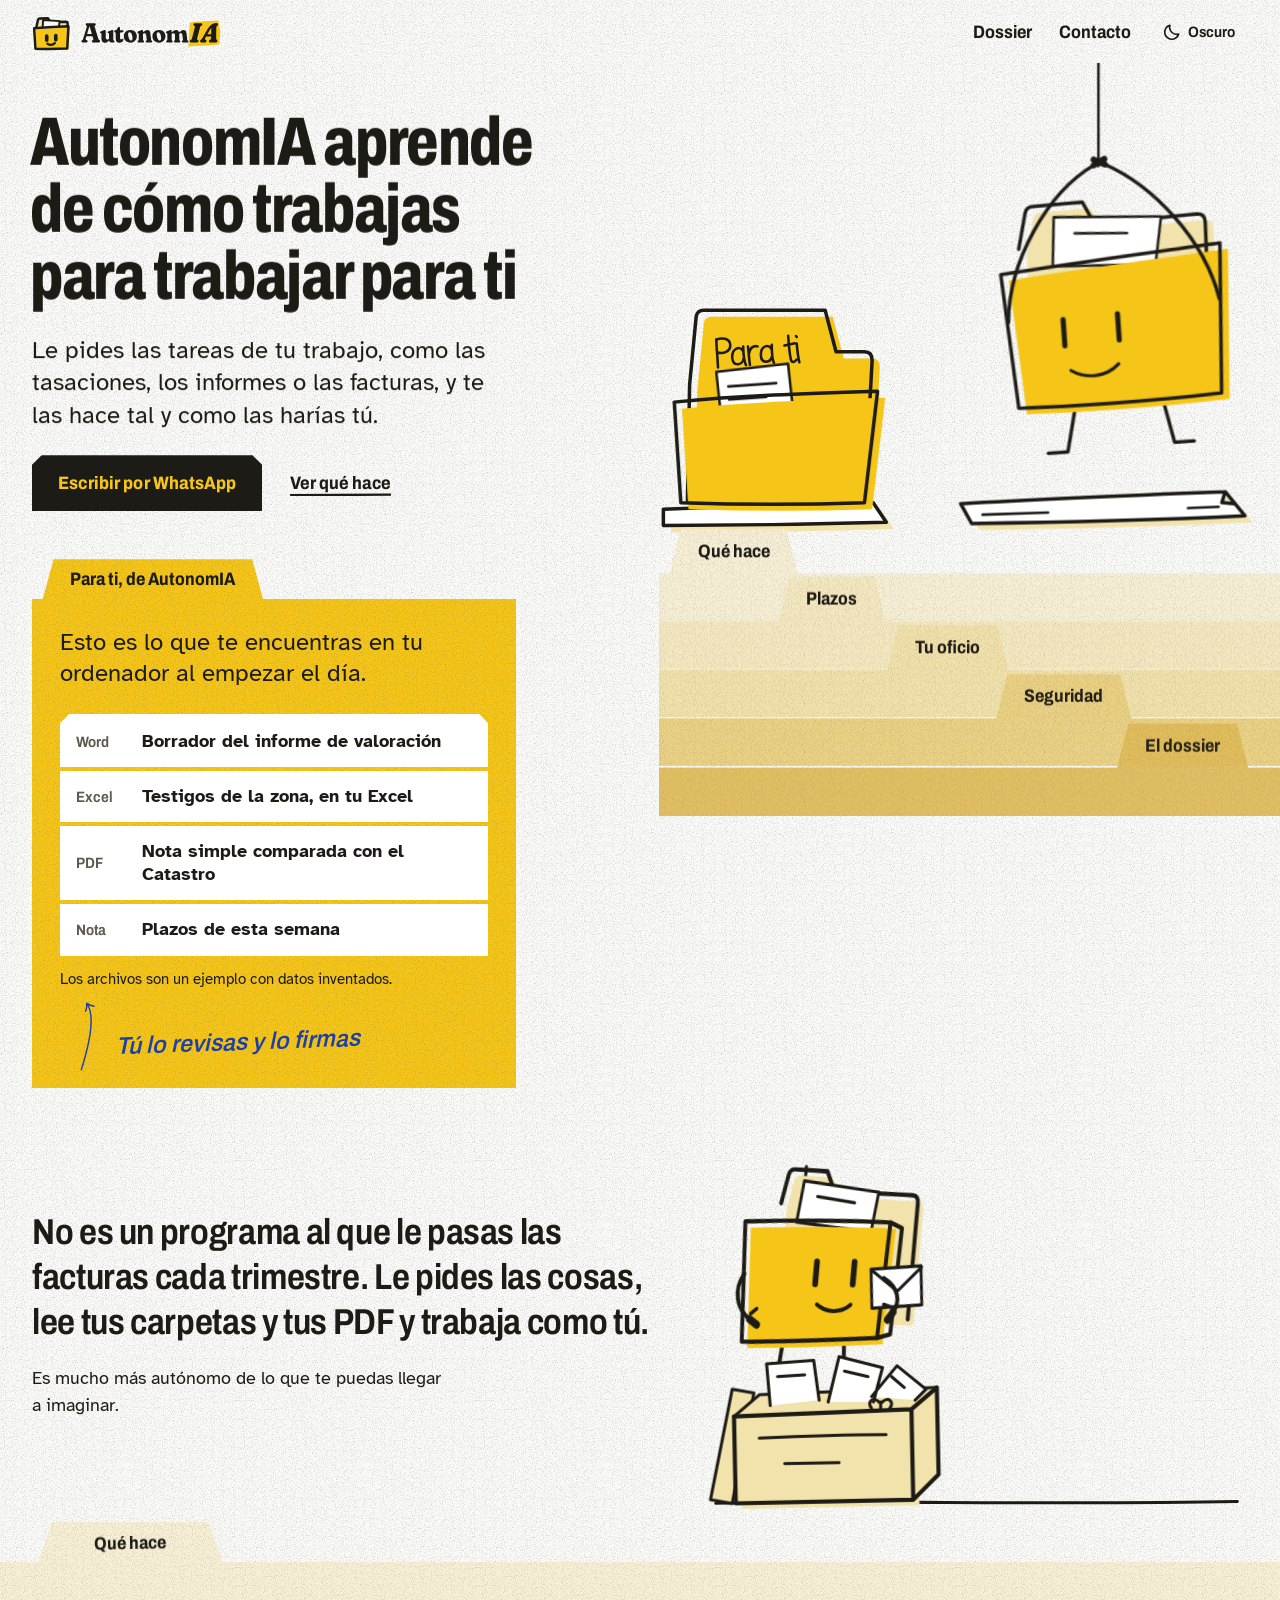
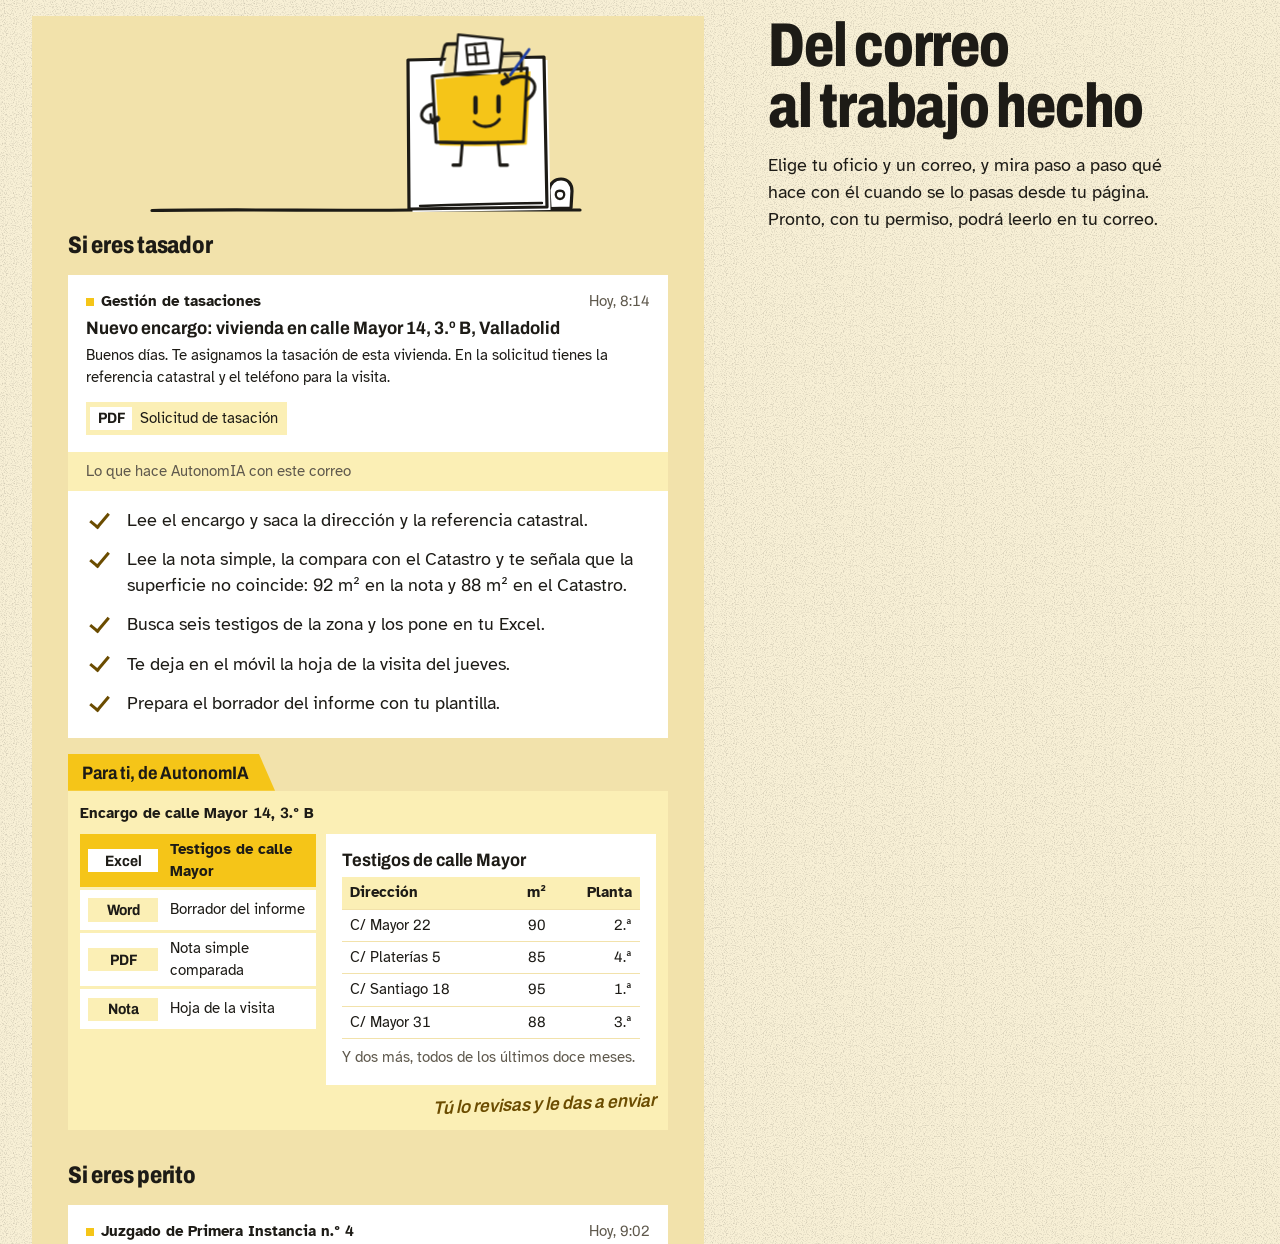
==== commit a988eae4: "chore(web): publish site 2026-11-05 03:26" ====
--- a/v4/index.html
+++ b/v4/index.html
@@ -2,1617 +2,12 @@
 <html lang="es">
 <head>
 <meta charset="utf-8">
-<meta http-equiv="Content-Security-Policy" content="default-src 'self'; img-src 'self' data:; style-src 'self'; script-src 'self'; font-src 'self'; form-action 'self' https://pc-salon.tail9a0eeb.ts.net; base-uri 'none'; object-src 'none'">
+<meta http-equiv="Content-Security-Policy" content="default-src 'self'; img-src 'self' data:; style-src 'self'; script-src 'self'; font-src 'self'; connect-src 'self' https://pc-salon.tail9a0eeb.ts.net; form-action 'self' https://pc-salon.tail9a0eeb.ts.net; base-uri 'none'; object-src 'none'">
 <meta name="referrer" content="same-origin">
-<meta name="viewport" content="width=device-width, initial-scale=1">
-<title>AutonomIA · Integra la inteligencia artificial en tu empresa</title>
-<meta name="description" content="AutonomIA es una inteligencia artificial que entra en tu ordenador con tu permiso, aprende cómo trabajas y te hace el papeleo igual que lo harías tú. Para tasadores, peritos, arquitectos y arquitectos técnicos.">
 <meta name="robots" content="noindex">
-<meta name="theme-color" content="#fafaf8">
-<link rel="icon" href="../marca/logo/icono.svg" type="image/svg+xml">
-<link rel="preload" href="../fuentes/archivo-latin-wdth-normal.woff2" as="font" type="font/woff2" crossorigin>
-<link rel="preload" href="../marca/fuentes/atkinson-hyperlegible-latin-400-normal.woff2" as="font" type="font/woff2" crossorigin>
-<link rel="stylesheet" href="../marca/marca.css">
-<link rel="stylesheet" href="v4.css?v=20261018c">
-<link rel="stylesheet" href="demo.css?v=20261018c">
-<link rel="stylesheet" href="ilustra.css?v=20261018">
-<link rel="stylesheet" href="escenas.css?v=20261018">
-<script src="../tema.js"></script>
-<script src="v4.js?v=20261018" defer></script>
-<script src="demo.js?v=20261018b" defer></script>
-<script src="ilustra.js?v=20261018" defer></script>
-<script src="escenas.js?v=20261018" defer></script>
+<meta http-equiv="refresh" content="0; url=/">
+<link rel="canonical" href="https://www.autonomia-ia.es/">
+<title>AutonomIA</title>
 </head>
-<body>
-<a class="saltar" href="#contenido">Saltar al contenido</a>
-
-<header class="cabecera">
-  <div class="ancho cabecera-fila">
-    <a class="logo" href="./" aria-label="AutonomIA, inicio">
-      <img class="am-solo-claro" src="../marca/logo/autonomia-claro.svg" alt="AutonomIA" width="150" height="38">
-      <img class="am-solo-oscuro" src="../marca/logo/autonomia-oscuro.svg" alt="AutonomIA" width="150" height="38">
-    </a>
-    <a class="cabecera-contacto" href="#contacto">Contacto</a>
-    <button class="tema" type="button" data-tema aria-label="Cambiar a tema oscuro">
-      <svg class="icono-luna" viewBox="0 0 24 24" width="20" height="20" aria-hidden="true"><path d="M20 14.5A8.5 8.5 0 0 1 9.5 4a8.5 8.5 0 1 0 10.5 10.5z" fill="none" stroke="currentColor" stroke-width="2" stroke-linejoin="round"/></svg>
-      <svg class="icono-sol" viewBox="0 0 24 24" width="20" height="20" aria-hidden="true"><circle cx="12" cy="12" r="4.2" fill="none" stroke="currentColor" stroke-width="2"/><path d="M12 2.5v2.5M12 19v2.5M2.5 12H5M19 12h2.5M5.3 5.3l1.8 1.8M16.9 16.9l1.8 1.8M5.3 18.7l1.8-1.8M16.9 7.1l1.8-1.8" stroke="currentColor" stroke-width="2" stroke-linecap="round"/></svg>
-      <span class="tema-texto">Oscuro</span>
-    </button>
-  </div>
-</header>
-
-<main id="contenido">
-
-  <!-- Portada: el titular, la frase y la pila de carpetas. Las cuatro de detrás llevan a sus secciones; la delantera
-       es la carpeta de entregas, con el botón de WhatsApp y los archivos que van llegando. -->
-  <section class="portada">
-    <div class="ancho portada-cabeza">
-      <h1 class="portada-titulo">Integra la inteligencia artificial en tu empresa</h1>
-      <p class="portada-frase">Una inteligencia artificial que entra en tu ordenador con tu permiso, aprende cómo trabajas y te hace el papeleo igual que lo harías tú.</p>
-      <!-- Manila, el empleado de IA, de pie sobre la pila de carpetas, de tres cuartos y con la lengua fuera: al cargar echa tres hojas hacia la carpeta «Para ti» y se queda con la cuarta en la mano; al tocarla, salta y saluda (ilustra.css, PORTADA) -->
-      <svg class="ilu pt-manila" data-ilustra viewBox="-32 12 164 136" aria-hidden="true" focusable="false">
-        <g class="pt-suelo"><path class="cl-ma" d="M-14 138.5c40-2.5 80-4 121-5.5l9 11c-42 2-84 3-125 3.5z" transform="translate(3.5 3)"/><path class="cl-ho cl-t" d="M-14 138.5c40-2.5 80-4 121-5.5l9 11c-42 2-84 3-125 3.5zM107 133l-1.5 5 6 .5"/><path class="cl-t cl-f" d="M-4 143.5l30-1M90 140.5l14-.6"/></g>
-        <g class="pt-vuela pt-v1"><path class="cl-ho cl-t cl-f" d="M-24 107l15-3 3 17-15 3z"/></g>
-        <g class="pt-vuela pt-v2"><path class="cl-ho cl-t cl-f" d="M-24 107l15-3 3 17-15 3z"/></g>
-        <g class="pt-vuela pt-v3"><path class="cl-ho cl-t cl-f" d="M-24 107l15-3 3 17-15 3z"/></g>
-        <g class="pt-llega"><g class="pt-salta"><g transform="rotate(-4 60 141)"><g class="mn-cuerpo" data-mn-max="3.5">
-          <path class="cl-t" d="M40 120 35 141h-9"/><g class="pt-pie"><path class="cl-t" d="M80 120l4 20h9"/></g>
-          <g class="cl-respira">
-            <path class="cl-ma" d="M19 47 23 31c.5-2 1.5-3 3.5-3l23-.5 5 10.5 47-1.5c2.5 0 3.5 1.5 3.5 4L103 104 17 106z" transform="translate(3.5 3)"/>
-            <path class="cl-t" d="M19 47 23 31c.5-2 1.5-3 3.5-3l23-.5 5 10.5 47-1.5c2.5 0 3.5 1.5 3.5 4L103 104"/>
-            <g class="pt-asoma"><path class="cl-ho cl-t cl-f" d="M34 56 37.5 19 85 23.5 81 58z"/>
-            <path class="cl-t cl-f" d="M45 30 74 32.5M44 37 70 39"/></g>
-            <path class="cl-am" d="M10 58c33-3 66-5 101-7.5L107 119c-31 1.5-62 1.5-93 .5z" transform="translate(3.5 3)"/>
-            <path class="cl-t" d="M10 58c33-3 66-5 101-7.5L107 119c-31 1.5-62 1.5-93 .5z"/>
-            <g class="mn-ojos" data-mn-max="2.2">
-              <g class="pt-cejas"><path class="cl-sa" d="M31 71c3-2.5 7-3 10-1M54 67.5c3.5-.5 7 .5 9.5 3"/></g>
-              <g class="cl-ojos"><path class="cl-sa pt-ojo" d="M36 78v8"/></g>
-              <path class="cl-sa" d="M56 78l6.5 3.5L56 85"/>
-              <path class="cl-sa" d="M38 95c4.5 2.5 10 2 14-1.5M46 96.5c0 4.5 5.5 5 6-.8"/>
-            </g>
-            <path class="cl-t pt-jarra" d="M110 80c10 2 12 12 5 18"/>
-            <g class="pt-saludo"><path class="cl-t" d="M110 79c8-4 12-13 11-25m-4-1 1-6m6 7 3-5"/></g>
-            <g class="pt-brazo"><path class="cl-t" d="M11 84C2 88-5 96-9 106"/><g class="pt-hojita"><path class="cl-ho cl-t cl-f" d="M-23 105l15-2.5 2.5 17-15 2.5z"/><path class="cl-t cl-f" d="M-19 110l8-1.3M-18 115l6-1"/><path class="cl-bo pt-visto" pathLength="100" d="M-17.5 118.5l2 2.2 4.5-5.5"/></g></g>
-          </g>
-        </g></g></g></g>
-      </svg>
-    </div>
-
-    <div class="pila">
-      <nav class="pila-carpetas" aria-label="Secciones de la página">
-        <a class="carpeta carpeta-1" href="#que-hace"><span class="ancho carpeta-fila"><span class="pestana">Qué hace</span></span><span class="carpeta-cuerpo"></span></a>
-        <a class="carpeta carpeta-2" href="#a-tu-medida"><span class="ancho carpeta-fila"><span class="pestana">Tu oficio</span></span><span class="carpeta-cuerpo"></span></a>
-        <a class="carpeta carpeta-3" href="#un-dia"><span class="ancho carpeta-fila"><span class="pestana">Un día de trabajo</span></span><span class="carpeta-cuerpo"></span></a>
-        <a class="carpeta carpeta-4" href="#seguridad"><span class="ancho carpeta-fila"><span class="pestana">Seguridad</span></span><span class="carpeta-cuerpo"></span></a>
-      </nav>
-      <div class="carpeta carpeta-delantera">
-        <div class="ancho carpeta-fila"><p class="pestana">Para ti, de AutonomIA</p></div>
-        <div class="carpeta-cuerpo">
-          <div class="ancho delantera-rejilla">
-            <p class="delantera-explica">Esto es lo que te encuentras en tu ordenador al empezar el día.</p>
-            <div class="acciones">
-              <a class="boton boton-principal boton-wa" href="https://wa.me/34660013625?text=Hola%2C%20Eduardo.%20He%20visto%20la%20web%20de%20AutonomIA%20y%20me%20gustar%C3%ADa%20que%20me%20contaras%20c%C3%B3mo%20me%20podr%C3%ADais%20ayudar%20con%20mi%20negocio." rel="noopener">Escribir por WhatsApp</a>
-              <a class="enlace-ver" href="#que-hace">Ver qué hace</a>
-            </div>
-            <figure class="entregas">
-              <ul class="entregas-lista" data-ui aria-label="Archivos de ejemplo en la carpeta de entregas">
-                <li><span class="tipo">Word</span><span class="archivo">Borrador del informe de valoración</span></li>
-                <li><span class="tipo">Excel</span><span class="archivo">Testigos de la zona, en tu Excel</span></li>
-                <li><span class="tipo">PDF</span><span class="archivo">Nota simple comparada con el Catastro</span></li>
-                <li><span class="tipo">Nota</span><span class="archivo">Plazos de esta semana</span></li>
-              </ul>
-              <figcaption>Los archivos son un ejemplo con datos inventados.</figcaption>
-            </figure>
-            <p class="nota-boli" aria-hidden="true">
-              <svg viewBox="0 0 120 46" width="96" height="37"><path d="M114 6c-20 2-52 4-78 14C22 25 13 31 8 39m0 0c1-5 1-9 0-13m0 13c4-2 8-3 13-3" fill="none" stroke="currentColor" stroke-width="2.4" stroke-linecap="round" stroke-linejoin="round"/></svg>
-              <span>Tú lo revisas y lo firmas</span>
-            </p>
-          </div>
-        </div>
-      </div>
-    </div>
-  </section>
-
-  <!-- Qué no es: una frase con trocitos de interfaz en línea -->
-  <section class="seccion seccion-pestana queno" id="que-no-es">
-    <div class="ancho es-queno-rejilla">
-      <h2 class="oculto-visual">Qué no es</h2>
-      <p class="queno-frase" data-sube>No es un programa al que le pasas <span class="mini mini-factura" aria-hidden="true"><svg class="es-mini" viewBox="0 0 40 30" focusable="false"><path class="cl-ho cl-t" d="M10 4.5 25.5 3.8l5.8 6-.4 16.7-21 .7z"/><path class="cl-t" d="M25.5 4l.4 6 5.2-.2M14 14.5l12.5-.5M14 18.8l11-.3M14.2 23l7-.2"/></svg></span> las facturas cada trimestre. Funciona solo, lee tu correo <span class="mini mini-sobre" aria-hidden="true"><svg class="es-mini" viewBox="0 0 40 30" focusable="false"><path class="cl-ho cl-t" d="M5 8.5 34.8 7l.6 17.2-30.6 1z"/><path class="cl-t" d="M5.4 9.2 20 18.6 34.6 7.8"/></svg></span> y tus PDF <span class="mini mini-pdf" aria-hidden="true"><svg class="es-mini" viewBox="0 0 40 30" focusable="false"><path class="cl-ho cl-t" d="M10.5 4 29.6 3.4l.6 23.4-19.4.5z"/><path class="cl-ti" d="M14.2 10.4l11.6-.5.3 6.3-11.7.3z"/><path class="cl-bo" d="M14.5 21.6c3-.6 7-.8 11.2-.4"/></svg></span> y trabaja como tú.</p>
-      <p class="queno-nota" data-sube>Es mucho más autónomo de lo que te puedas llegar a imaginar.</p>
-      <!-- Manila deja atrás la caja de zapatos de las facturas (lo que hacen los programas de siempre) y sale de un salto
-           con el correo bajo el brazo, camino del trabajo (escenas.css, QUÉ NO ES) -->
-      <svg class="ilu es es-queno" data-ilustra viewBox="0 0 300 172" aria-hidden="true" focusable="false">
-        <path class="cl-t cl-f" d="M6 162c70-2 180 1 288-1"/>
-        <g class="es-caja">
-          <path class="cl-ma cl-t cl-f" d="M3 160 15 99l12 2-12 61z"/>
-          <g class="es-asoma">
-            <path class="cl-ho cl-t cl-f" d="M36 108l-2-23 26-2 3 22M68 106l6-25 24 6-5 19"/>
-            <path class="cl-t cl-f" d="M40 92l15-1M77 89l13 3"/>
-          </g>
-          <path class="cl-ma" d="M16 114l98-4 1 50-98 2z" transform="translate(3.5 3)"/>
-          <path class="cl-t" d="M16 114l98-4 1 50-98 2zM114 110l14-12 1 48-14 14M16 114l14-12 98-4"/>
-          <path class="cl-t cl-f" d="M44.6 137.5c-.2-.1-.9-.6-1.3-.5 -.4 .1-.7 .4-1 1.2 -.2 .8-.4 2.4-.5 3.7 -.1 1.3-.2 3.5-.3 4.2M40.6 140.5l3.4 -0.1M49.5 141.3c-.2-.2-.7-1.2-1.3-1.3 -.6-.1-1.8 0-2.3 .5 -.5 .5-.7 1.8-.8 2.6 0 .8 .1 1.7 .5 2.1 .4 .4 1.1 .6 1.7 .3 .6-.3 1.4-1.8 1.7-2.2M49.5 140.1c-.1 .7-.5 3.2-.5 4.1 0 .9 .3 1.3 .4 1.5M54.9 140.9c-.2-.1-.9-.5-1.4-.5 -.5 0-1.2 .3-1.6 .8 -.5 .5-1.1 1.4-1.1 2.1 0 .7 .6 1.7 1.1 2.1 .5 .4 1.2 .4 1.7 .3 .5-.1 1-.7 1.2-.8M57.9 137.6c-.1 1.2-.6 5.5-.6 6.9 0 1.4 .3 1.3 .6 1.4 .3 .1 1.1-.7 1.3-.8M56.1 140.3l3.7 -0.2M60.7 140.2c-.1 .6-.7 2.8-.6 3.7 .1 .9 .7 1.4 1.2 1.6 .5 .2 1.4 .2 1.9-.2 .5-.4 .7-1.8 .9-2.1M64.5 140.3c-.1 .8-.6 3.6-.6 4.5 0 .9 .3 .9 .4 1.1M66 140.5l-0.4 5.8M66 142.7c.2-.3 .9-1.3 1.4-1.7 .5-.4 1.3-.4 1.5-.5M74.3 141.7c-.2-.2-.7-1.1-1.2-1.3 -.5-.1-1.6-.1-2.1 .4 -.5 .5-.7 1.9-.8 2.7 0 .8 .2 1.6 .5 2 .3 .4 1 .6 1.6 .3 .6-.3 1.8-1.8 2.1-2.1M74.4 140.3c0 .7-.3 3.2-.2 4.2 0 1 .4 1.3 .5 1.6M79.7 141c-.3-.1-1.1-.7-1.6-.7 -.5 0-1.4 .4-1.6 .8 -.2 .4 .2 1.2 .6 1.5 .4 .3 1.5 .1 1.9 .4 .4 .3 .5 1.3 .3 1.7 -.2 .4-.9 .9-1.5 .9 -.6 .1-1.7-.5-2-.6"/>
-        </g>
-        <g class="es-polvo"><path class="cl-t cl-f" d="M38 76c-3-2 0-7 4-5 1-4 7-4 8 0 4-1 6 4 2 6M74 66c-2-2 0-5 3-4 1-3 5-3 6 0 3 0 4 3 1 4M56 54c-1-2 1-4 3-3 1-2 4-2 4 1"/></g>
-        <g transform="translate(150 20)"><g class="es-in es-sale"><g class="es-hop"><g class="es-respira"><g class="mn-cuerpo">
-          <path class="cl-t" d="M42 120 30 139h-8M80 120l12 18h9"/>
-          <path class="cl-ma" d="M19 47 23 31c.5-2 1.5-3 3.5-3l23-.5 5 10.5 47-1.5c2.5 0 3.5 1.5 3.5 4L103 104 17 106z" transform="translate(3.5 3)"/>
-          <path class="cl-t" d="M19 47 23 31c.5-2 1.5-3 3.5-3l23-.5 5 10.5 47-1.5c2.5 0 3.5 1.5 3.5 4L103 104"/>
-          <path class="cl-ho cl-t cl-f" d="M34 56 37.5 19 85 23.5 81 58z"/>
-          <path class="cl-t cl-f" d="M45 30 74 32.5M44 37 70 39"/>
-          <path class="cl-am" d="M10 58c33-3 66-5 101-7.5L107 119c-31 1.5-62 1.5-93 .5z" transform="translate(3.5 3)"/>
-          <path class="cl-t" d="M10 58c33-3 66-5 101-7.5L107 119c-31 1.5-62 1.5-93 .5z"/>
-          <path class="cl-sa" d="M54 66c3-3 7-3 10-1M77 64c3-2 7-2 9 0M66 93c4 3 9 3 12-1"/>
-          <g class="mn-ojos"><g class="es-parpado"><path class="cl-sa es-ojo" d="M60 76v7M82 74v7"/></g></g>
-          <path class="cl-t" d="M11 84C2 90-4 98-8 104"/>
-          <g class="es-sobre"><path class="cl-ho cl-t cl-f" d="M94 73l29-3 2 20-29 3z"/><path class="cl-t cl-f" d="M94.5 73.5l15 10 13-13"/></g>
-          <path class="cl-t" d="M109 79c7 6 9 13 4 19"/>
-        </g></g></g></g></g>
-      </svg>
-    </div>
-  </section>
-
-  <!-- Del correo al trabajo hecho (demo.css, demo.js). Eliges oficio, eliges un correo de su bandeja y ves, paso a
-       paso, lo que hace con él hasta dejarte la carpeta «Para ti» abierta con el resultado. Sin JavaScript se ve el
-       primer correo de cada oficio con todos sus pasos y su resultado. Ejemplo con datos inventados. -->
-  <section class="demo seccion seccion-pestana" id="que-hace" aria-labelledby="demo-titulo" data-pestana="Qué hace">
-    <div class="ancho demo-rejilla">
-      <div class="demo-cabeza">
-        <h2 id="demo-titulo">Del correo al trabajo hecho</h2>
-        <p>Elige tu oficio y uno de los correos de su bandeja, y mira paso a paso qué hace con él hasta dejarte el trabajo hecho.</p>
-      </div>
-
-      <div class="demo-elige">
-        <div class="demo-pestanas" role="tablist" aria-label="Elige tu oficio" hidden>
-          <button type="button" role="tab" id="demo-p-tasador" aria-controls="demo-b-tasador" aria-selected="true">Tasador</button>
-          <button type="button" role="tab" id="demo-p-perito" aria-controls="demo-b-perito" aria-selected="false" tabindex="-1">Perito</button>
-          <button type="button" role="tab" id="demo-p-arquitecto" aria-controls="demo-b-arquitecto" aria-selected="false" tabindex="-1">Arquitecto</button>
-          <button type="button" role="tab" id="demo-p-tecnico" aria-controls="demo-b-tecnico" aria-selected="false" tabindex="-1">Arquitecto técnico</button>
-        </div>
-
-        <div class="demo-bandeja" id="demo-b-tasador" role="tabpanel" aria-labelledby="demo-p-tasador" hidden>
-          <p class="demo-bandeja-titulo">Bandeja de entrada <span>Ejemplo con datos inventados</span></p>
-          <ul class="demo-mensajes" aria-label="Correos del tasador">
-            <li><button type="button" class="demo-mensaje" aria-controls="demo-c-ta1" aria-pressed="true"><span class="demo-m-de">Gestión de tasaciones</span><span class="demo-m-hora">8:14</span><span class="demo-m-asunto">Nuevo encargo: vivienda en calle Mayor 14</span></button></li>
-            <li><button type="button" class="demo-mensaje" aria-controls="demo-c-ta2" aria-pressed="false"><span class="demo-m-de">Marta Ruiz</span><span class="demo-m-hora">9:40</span><span class="demo-m-asunto">¿Cuándo podéis venir a ver el piso?</span></button></li>
-            <li><button type="button" class="demo-mensaje" aria-controls="demo-c-ta3" aria-pressed="false"><span class="demo-m-de">Control de calidad</span><span class="demo-m-hora">12:05</span><span class="demo-m-asunto">Revisión del informe: falta justificar la superficie</span></button></li>
-          </ul>
-        </div>
-        <div class="demo-bandeja" id="demo-b-perito" role="tabpanel" aria-labelledby="demo-p-perito" hidden>
-          <p class="demo-bandeja-titulo">Bandeja de entrada <span>Ejemplo con datos inventados</span></p>
-          <ul class="demo-mensajes" aria-label="Correos del perito">
-            <li><button type="button" class="demo-mensaje" aria-controls="demo-c-pe1" aria-pressed="true"><span class="demo-m-de">Juzgado de Primera Instancia n.º 4</span><span class="demo-m-hora">9:02</span><span class="demo-m-asunto">Designación de perito judicial, 412/2026</span></button></li>
-            <li><button type="button" class="demo-mensaje" aria-controls="demo-c-pe2" aria-pressed="false"><span class="demo-m-de">Ortega Abogados</span><span class="demo-m-hora">10:15</span><span class="demo-m-asunto">Informe pericial de la parte contraria</span></button></li>
-            <li><button type="button" class="demo-mensaje" aria-controls="demo-c-pe3" aria-pressed="false"><span class="demo-m-de">Juzgado de Primera Instancia n.º 4</span><span class="demo-m-hora">13:30</span><span class="demo-m-asunto">Señalamiento de vista para ratificar el informe</span></button></li>
-          </ul>
-        </div>
-        <div class="demo-bandeja" id="demo-b-arquitecto" role="tabpanel" aria-labelledby="demo-p-arquitecto" hidden>
-          <p class="demo-bandeja-titulo">Bandeja de entrada <span>Ejemplo con datos inventados</span></p>
-          <ul class="demo-mensajes" aria-label="Correos del arquitecto">
-            <li><button type="button" class="demo-mensaje" aria-controls="demo-c-ar1" aria-pressed="true"><span class="demo-m-de">Lucía Herrero</span><span class="demo-m-hora">10:37</span><span class="demo-m-asunto">Reforma de una casa: ¿honorarios y plazos?</span></button></li>
-            <li><button type="button" class="demo-mensaje" aria-controls="demo-c-ar2" aria-pressed="false"><span class="demo-m-de">Ayuntamiento, Urbanismo</span><span class="demo-m-hora">11:52</span><span class="demo-m-asunto">Requerimiento de la licencia de obra</span></button></li>
-            <li><button type="button" class="demo-mensaje" aria-controls="demo-c-ar3" aria-pressed="false"><span class="demo-m-de">Obra de la calle Real</span><span class="demo-m-hora">17:20</span><span class="demo-m-asunto">Fotos de hoy y una duda con las ventanas</span></button></li>
-          </ul>
-        </div>
-        <div class="demo-bandeja" id="demo-b-tecnico" role="tabpanel" aria-labelledby="demo-p-tecnico" hidden>
-          <p class="demo-bandeja-titulo">Bandeja de entrada <span>Ejemplo con datos inventados</span></p>
-          <ul class="demo-mensajes" aria-label="Correos del arquitecto técnico">
-            <li><button type="button" class="demo-mensaje" aria-controls="demo-c-te1" aria-pressed="true"><span class="demo-m-de">Comunidad Santiago 22</span><span class="demo-m-hora">11:20</span><span class="demo-m-asunto">Inspección técnica del edificio</span></button></li>
-            <li><button type="button" class="demo-mensaje" aria-controls="demo-c-te2" aria-pressed="false"><span class="demo-m-de">Javier Soto</span><span class="demo-m-hora">16:45</span><span class="demo-m-asunto">Certificado energético para vender el piso</span></button></li>
-            <li><button type="button" class="demo-mensaje" aria-controls="demo-c-te3" aria-pressed="false"><span class="demo-m-de">Dirección de obra, calle Nueva 8</span><span class="demo-m-hora">18:10</span><span class="demo-m-asunto">Visita de obra mañana: el acta anterior</span></button></li>
-          </ul>
-        </div>
-      </div>
-
-      <div class="demo-escena">
-        <!-- Manila trabaja encima del encargo: con cada paso sale una hoja del sobre a la mesa, la marca con el boli,
-             y al final se guarda las hojas dentro y da un salto. A sus pies, lo de cada oficio (cinta métrica, sello,
-             plano enrollado o casco). Ojos en .mn-ojos y cuerpo en .mn-cuerpo (los mueve ilustra.js con el puntero). -->
-        <svg class="ilu dm-ilu" data-ilustra viewBox="0 -4 420 164" aria-hidden="true" focusable="false">
-          <path class="cl-t" d="M-6 154.5c90-1.5 180 .5 262-.5 55-.5 110 .5 166 0"/>
-          <g class="dm-llega-sobre"><g class="dm-late"><g class="dm-sobre" transform="translate(-10 0)">
-            <path class="cl-ho" d="M14 106 108 101 111 151 17 152z" transform="translate(3.5 3)"/>
-            <path class="cl-t" d="M14 106 108 101 111 151 17 152z"/>
-            <path class="cl-t cl-f" d="M19 150 56 124M109 148 72 122"/>
-            <path class="cl-t dm-tapa" d="M14 106 61 137 108 101"/>
-            <path class="cl-bo dm-visto dm-sobre-visto" pathLength="100" d="M68 112c2 2 3.5 3.5 4.5 6.5 4-7 8.5-11 14-14"/>
-          </g></g></g>
-          <g transform="translate(196 90)"><g class="dm-hoja dm-h1"><path class="cl-ho cl-t" d="M2 62 0 2 41 0 52 11 54 61z"/><path class="cl-t cl-f" d="M41 1l1 10h10M10 20h24M10 30h31M10 40h26"/></g></g>
-          <g transform="translate(198 87) rotate(-2)"><g class="dm-hoja dm-h2"><path class="cl-ho cl-t" d="M1 62 0 3 42 0 53 10 54 60z"/><path class="cl-t cl-f" d="M42 1l1 9h10M10 19h27M10 29h22M10 39h30"/></g></g>
-          <g transform="translate(194 84) rotate(1.5)"><g class="dm-hoja dm-h3"><path class="cl-ho cl-t" d="M2 61 0 1 41 0 53 11 53 62z"/><path class="cl-t cl-f" d="M41 1l1 10h10M10 21h20M10 31h31M10 41h18"/></g></g>
-          <g transform="translate(199 81) rotate(-1)"><g class="dm-hoja dm-h4"><path class="cl-ho cl-t" d="M1 61 0 2 42 0 53 10 55 61z"/><path class="cl-t cl-f" d="M42 1l1 9h10M10 19h24M10 29h30"/></g></g>
-          <path class="cl-bo dm-visto dm-pila-visto" pathLength="100" d="M213 122c3 3 6 6 7 10 6-12 13-21 22-27"/>
-          <g class="dm-props">
-            <g class="dm-prop dm-p-tasador"><path class="cl-ho cl-t" d="M391 134c1-7 6-11 12-11 7 0 11 5 11 12l-1 17-21 .5z"/><path class="cl-t cl-f" d="M398 137c1-3 7-3 8 0s-1 6-4 6-5-3-4-6zM392 151.5c-6 0-12 .5-18 1M386 152v-3.5M380 152.5v-3.5"/></g>
-            <g class="dm-prop dm-p-perito"><path class="cl-ho cl-t" d="M398 123c4-1.5 8 0 8 4 0 3-2 5-1 9h-7c1-4-1-6-1-9 0-2 0-3 1-4z"/><path class="cl-ma cl-t" d="M391 137.5 413 136l1.5 9.5-25 1z"/><path class="cl-t cl-f" d="M390 152c8-1 17-1 26 0"/></g>
-            <g class="dm-prop dm-p-arquitecto"><path class="cl-ho cl-t" d="M383 150l27-20c3-2 6.5-1 6 2.5l-25 21.5c-3 2.5-8.5 1.5-8-4z"/><path class="cl-t cl-f" d="M410 130.5c3-.5 6 1.5 5.5 4.5M395 147.5l4.5-3.5"/></g>
-            <g class="dm-prop dm-p-tecnico"><path class="cl-am cl-t" d="M389 152c0-12 6-20 13-20s14 8 14 20z"/><path class="cl-t" d="M385 152.5h34"/><path class="cl-sa" d="M402 133v11"/></g>
-          </g>
-          <g transform="translate(262 12)"><g class="dm-manila"><g class="dm-salto"><g class="mn-cuerpo"><g class="cl-respira">
-            <path class="cl-ma" d="M19 47 23 31c.5-2 1.5-3 3.5-3l23-.5 5 10.5 47-1.5c2.5 0 3.5 1.5 3.5 4L103 104 17 106z" transform="translate(3.5 3)"/>
-            <path class="cl-t" d="M19 47 23 31c.5-2 1.5-3 3.5-3l23-.5 5 10.5 47-1.5c2.5 0 3.5 1.5 3.5 4L103 104"/>
-            <g class="dm-dentro">
-              <path class="cl-ho cl-t cl-f" d="M34 56 37.5 19 85 23.5 81 58z"/>
-              <path class="cl-t cl-f dm-o dm-o-tasador" d="M46 29 67 27 70 46 48 47zM55 28l2 19M48 38l21-2"/>
-              <path class="cl-t cl-f dm-o dm-o-perito" d="M58 26c7 0 12 4 12 10 0 7-5 11-12 10-7 0-12-4-12-10 1-6 5-10 12-10zM51 34h14M53 39h10"/>
-              <path class="cl-t cl-f dm-o dm-o-arquitecto" d="M45 28h26v18H45zM58 28v9M45 37h7M64 46v-5h7M52 37c0 3 2 5 6 5"/>
-              <path class="cl-t cl-f dm-o dm-o-tecnico" d="M44 45 71 29l3 5-27 16zM50 42l2 3M55 39l2 3M60 36l2 3M65 33l2 3"/>
-            </g>
-            <path class="cl-am" d="M10 58c33-3 66-5 101-7.5L107 119c-31 1.5-62 1.5-93 .5z" transform="translate(3.5 3)"/>
-            <path class="cl-t" d="M10 58c33-3 66-5 101-7.5L107 119c-31 1.5-62 1.5-93 .5z"/>
-            <path class="cl-t" d="M42 120 40 141h-8M80 120l2 21h8"/>
-            <g class="dm-pose dm-espera">
-              <path class="cl-sa" d="M40 71c3-3 7-3.5 10-1.5M63 68c3-3 7-3 10-1M53 96c2.5 2.5 6 2.5 8.5-.5"/>
-              <path class="cl-t" d="M11 84C1 88-1 98 4 107M110 80c10 3 13 12 9 21"/>
-            </g>
-            <g class="dm-pose dm-curra">
-              <path class="cl-sa" d="M27 74c4-1.5 8-1 10.5 1M45 71c3-1.5 7-1.5 10 0M34 98c3 1.5 7 1 10-2M41 97.5c-.5 4.5 4.5 6 6 1.5"/>
-              <path class="cl-t" d="M110 80c10 3 13 12 9 21"/>
-              <g class="dm-mano"><path class="cl-t" d="M11 84C5 87 0 93-3 101c-5-1-10-2.5-15-5"/><path class="cl-bo" d="M-14 92.5-26 105"/></g>
-            </g>
-            <g class="dm-pose dm-feliz">
-              <path class="cl-sa" d="M50 70c3-2.5 7-3 10-1M60 97c5 2.5 11 1 14-4M76 90l2 2.5"/>
-              <path class="cl-t" d="M11 84C-1 86-4 95 1 99c3 2.5 7 2.5 10 1M110 80c10-5 12-14 5-19-6-4-15-3-25 1"/>
-              <path class="cl-bo" d="M93 57 113 33"/>
-            </g>
-            <g class="mn-ojos">
-              <path class="cl-sa cl-ojos dm-ojo dm-ojo-espera" d="M44 80v6M67 79v6"/>
-              <path class="cl-sa dm-ojo dm-ojo-curra" d="M28 81.5h10M29 81.5c1 3.5 7 3.5 8 0M45 80.5h10M46 80.5c1 3.5 7 3.5 8 0"/>
-              <path class="cl-sa dm-ojo dm-ojo-feliz" d="M54 84c2.5 2.5 6.5 2.5 9 0M76 82c2 2 5 2 7 0"/>
-            </g>
-          </g></g></g></g></g>
-        </svg>
-
-        <div class="demo-casos">
-          <!-- TASADOR -->
-          <article class="demo-caso" id="demo-c-ta1" data-oficio="tasador" aria-labelledby="demo-c-ta1-t">
-            <h3 class="demo-caso-oficio" id="demo-c-ta1-t">Si eres tasador</h3>
-            <div class="demo-pantalla" data-ui>
-              <div class="demo-correo">
-                <p class="demo-de"><strong>Gestión de tasaciones</strong> <span>Hoy, 8:14</span></p>
-                <p class="demo-asunto">Nuevo encargo: vivienda en calle Mayor 14, 3.º B, Valladolid</p>
-                <p class="demo-cuerpo">Buenos días. Te asignamos la tasación de esta vivienda. En la solicitud tienes la referencia catastral y el teléfono para la visita.</p>
-                <p class="demo-adjunto"><span class="demo-tipo">PDF</span> Solicitud de tasación</p>
-              </div>
-              <p class="demo-rotulo">Lo que hace AutonomIA con este correo</p>
-              <ol class="demo-pasos">
-                <li><span>Lee el encargo y saca la dirección y la referencia catastral.</span></li>
-                <li><span>Descarga la nota simple, la compara con el Catastro y te señala que la superficie no coincide: 92 m² en la nota y 88 m² en el Catastro.</span></li>
-                <li><span>Busca seis testigos de la zona y los pone en tu Excel.</span></li>
-                <li><span>Te deja en el móvil la hoja de la visita del jueves.</span></li>
-                <li><span>Prepara el borrador del informe con tu plantilla.</span></li>
-              </ol>
-            </div>
-            <div class="demo-resultado" data-ui>
-              <p class="demo-carpeta-nombre">Para ti, de AutonomIA</p>
-              <div class="demo-carpeta-cuerpo">
-                <p class="demo-carpeta-de">Encargo de calle Mayor 14, 3.º B</p>
-                <ul class="demo-archivos">
-                  <li class="abierto"><span class="demo-tipo">Excel</span> Testigos de calle Mayor</li>
-                  <li><span class="demo-tipo">Word</span> Borrador del informe</li>
-                  <li><span class="demo-tipo">PDF</span> Nota simple comparada</li>
-                  <li><span class="demo-tipo">Nota</span> Hoja de la visita</li>
-                </ul>
-                <div class="demo-doc">
-                  <table class="demo-tabla">
-                    <caption>Testigos de calle Mayor</caption>
-                    <thead><tr><th scope="col">Dirección</th><th scope="col">m²</th><th scope="col">Planta</th></tr></thead>
-                    <tbody>
-                      <tr><td>C/ Mayor 22</td><td>90</td><td>2.ª</td></tr>
-                      <tr><td>C/ Platerías 5</td><td>85</td><td>4.ª</td></tr>
-                      <tr><td>C/ Santiago 18</td><td>95</td><td>1.ª</td></tr>
-                      <tr><td>C/ Mayor 31</td><td>88</td><td>3.ª</td></tr>
-                    </tbody>
-                  </table>
-                  <p class="demo-doc-pie">Y dos más, todos de los últimos doce meses.</p>
-                </div>
-                <p class="demo-nota"><span>Tú lo revisas y le das a enviar</span></p>
-              </div>
-            </div>
-          </article>
-
-          <article class="demo-caso" id="demo-c-ta2" data-oficio="tasador" aria-labelledby="demo-c-ta2-t" hidden>
-            <h3 class="demo-caso-oficio" id="demo-c-ta2-t">Tasador: una clienta pide cita</h3>
-            <div class="demo-pantalla" data-ui>
-              <div class="demo-correo">
-                <p class="demo-de"><strong>Marta Ruiz</strong> <span>Hoy, 9:40</span></p>
-                <p class="demo-asunto">¿Cuándo podéis venir a ver el piso?</p>
-                <p class="demo-cuerpo">Hola. El banco me ha dicho que la tasación del piso la hacéis vosotros. ¿Qué días podríais venir? Por las mañanas estoy en casa.</p>
-              </div>
-              <p class="demo-rotulo">Lo que hace AutonomIA con este correo</p>
-              <ol class="demo-pasos">
-                <li><span>Lee el correo y lo guarda con el encargo de ese piso, que ya tienes abierto.</span></li>
-                <li><span>Mira tu agenda y busca dos huecos por la mañana esta semana.</span></li>
-                <li><span>Te deja escrita la respuesta en tu tono, con las dos horas para que ella elija.</span></li>
-                <li><span>Te prepara la hoja de la visita con lo que tienes que mirar en el piso.</span></li>
-              </ol>
-            </div>
-            <div class="demo-resultado" data-ui>
-              <p class="demo-carpeta-nombre">Para ti, de AutonomIA</p>
-              <div class="demo-carpeta-cuerpo">
-                <p class="demo-carpeta-de">Visita al piso de Marta Ruiz</p>
-                <ul class="demo-archivos">
-                  <li class="abierto"><span class="demo-tipo">Correo</span> Respuesta con dos horas</li>
-                  <li><span class="demo-tipo">Nota</span> Hoja de la visita</li>
-                </ul>
-                <div class="demo-doc demo-doc-correo">
-                  <p class="demo-doc-cab"><span>Para: Marta Ruiz</span> <span>Re: ¿Cuándo podéis venir a ver el piso?</span></p>
-                  <p>Hola, Marta:</p>
-                  <p>Puedo pasar el <mark>martes a las 10:00</mark> o el <mark>jueves a las 11:30</mark>. Dime cuál te viene mejor y te lo confirmo.</p>
-                  <p>Un saludo.</p>
-                  <p class="demo-doc-enviar"><span>Enviar</span></p>
-                </div>
-                <p class="demo-nota"><span>Tú lo revisas y le das a enviar</span></p>
-              </div>
-            </div>
-          </article>
-
-          <article class="demo-caso" id="demo-c-ta3" data-oficio="tasador" aria-labelledby="demo-c-ta3-t" hidden>
-            <h3 class="demo-caso-oficio" id="demo-c-ta3-t">Tasador: la revisión del informe</h3>
-            <div class="demo-pantalla" data-ui>
-              <div class="demo-correo">
-                <p class="demo-de"><strong>Control de calidad</strong> <span>Hoy, 12:05</span></p>
-                <p class="demo-asunto">Revisión del informe 2026-0871: falta justificar la superficie</p>
-                <p class="demo-cuerpo">En la revisión vemos que el informe usa 92 m² y el Catastro da 88 m². Por favor, justifícalo o corrígelo antes de validarlo.</p>
-              </div>
-              <p class="demo-rotulo">Lo que hace AutonomIA con este correo</p>
-              <ol class="demo-pasos">
-                <li><span>Lee la revisión y abre el informe y la nota simple del expediente.</span></li>
-                <li><span>Comprueba la superficie en el Catastro y te enseña de dónde sale cada cifra.</span></li>
-                <li><span>Corrige el párrafo de la superficie en el borrador, con tus palabras de siempre.</span></li>
-                <li><span>Te deja escrita la respuesta para el control de calidad.</span></li>
-              </ol>
-            </div>
-            <div class="demo-resultado" data-ui>
-              <p class="demo-carpeta-nombre">Para ti, de AutonomIA</p>
-              <div class="demo-carpeta-cuerpo">
-                <p class="demo-carpeta-de">Informe 2026-0871</p>
-                <ul class="demo-archivos">
-                  <li class="abierto"><span class="demo-tipo">Word</span> Informe corregido</li>
-                  <li><span class="demo-tipo">Correo</span> Respuesta a la revisión</li>
-                </ul>
-                <div class="demo-doc demo-doc-word">
-                  <p class="demo-doc-titulo">Superficie</p>
-                  <p>Se adopta la <mark>superficie construida de 88 m² que figura en el Catastro</mark>, comprobada en la visita. La nota simple recoge 92 m², diferencia que se señala en el apartado de observaciones.</p>
-                </div>
-                <p class="demo-nota"><span>Tú lo revisas y le das a enviar</span></p>
-              </div>
-            </div>
-          </article>
-
-          <!-- PERITO -->
-          <article class="demo-caso" id="demo-c-pe1" data-oficio="perito" aria-labelledby="demo-c-pe1-t">
-            <h3 class="demo-caso-oficio" id="demo-c-pe1-t">Si eres perito</h3>
-            <div class="demo-pantalla" data-ui>
-              <div class="demo-correo">
-                <p class="demo-de"><strong>Juzgado de Primera Instancia n.º 4</strong> <span>Hoy, 9:02</span></p>
-                <p class="demo-asunto">Designación de perito judicial, procedimiento ordinario 412/2026</p>
-                <p class="demo-cuerpo">Se le designa perito en este procedimiento y le rogamos que comunique si acepta el cargo. Le adjuntamos la resolución y la documentación.</p>
-                <p class="demo-adjunto"><span class="demo-tipo">PDF</span> Resolución de designación</p>
-              </div>
-              <p class="demo-rotulo">Lo que hace AutonomIA con este correo</p>
-              <ol class="demo-pasos">
-                <li><span>Lee la designación y abre la carpeta del expediente.</span></li>
-                <li><span>Cuenta los plazos y te los deja apuntados para que los compruebes.</span></li>
-                <li><span>Prepara el borrador de la aceptación del cargo.</span></li>
-                <li><span>Prepara la provisión de fondos con tu formato.</span></li>
-                <li><span>Ordena la documentación que viene adjunta.</span></li>
-              </ol>
-            </div>
-            <div class="demo-resultado" data-ui>
-              <p class="demo-carpeta-nombre">Para ti, de AutonomIA</p>
-              <div class="demo-carpeta-cuerpo">
-                <p class="demo-carpeta-de">Procedimiento ordinario 412/2026</p>
-                <ul class="demo-archivos">
-                  <li class="abierto"><span class="demo-tipo">Word</span> Aceptación del cargo</li>
-                  <li><span class="demo-tipo">Word</span> Provisión de fondos</li>
-                  <li><span class="demo-tipo">Nota</span> Plazos del procedimiento</li>
-                  <li><span class="demo-tipo">Carpeta</span> Expediente 412/2026</li>
-                </ul>
-                <div class="demo-doc demo-doc-word">
-                  <p class="demo-doc-titulo">Al Juzgado de Primera Instancia n.º 4</p>
-                  <p>En el procedimiento ordinario 412/2026, el perito designado comunica que <mark>acepta el cargo</mark> y promete desempeñarlo con la mayor objetividad posible. Acompaña la provisión de fondos para su aprobación.</p>
-                </div>
-                <p class="demo-nota"><span>Tú lo revisas y le das a enviar</span></p>
-              </div>
-            </div>
-          </article>
-
-          <article class="demo-caso" id="demo-c-pe2" data-oficio="perito" aria-labelledby="demo-c-pe2-t" hidden>
-            <h3 class="demo-caso-oficio" id="demo-c-pe2-t">Perito: el informe de la otra parte</h3>
-            <div class="demo-pantalla" data-ui>
-              <div class="demo-correo">
-                <p class="demo-de"><strong>Ortega Abogados</strong> <span>Hoy, 10:15</span></p>
-                <p class="demo-asunto">Informe pericial de la parte contraria, procedimiento 412/2026</p>
-                <p class="demo-cuerpo">Te adjuntamos el informe que ha presentado la otra parte. ¿Puedes revisarlo y decirnos antes del viernes en qué no estás de acuerdo?</p>
-                <p class="demo-adjunto"><span class="demo-tipo">PDF</span> Informe de la parte contraria</p>
-              </div>
-              <p class="demo-rotulo">Lo que hace AutonomIA con este correo</p>
-              <ol class="demo-pasos">
-                <li><span>Guarda el informe en la carpeta del expediente 412/2026.</span></li>
-                <li><span>Lo lee entero y saca los puntos en los que no coincide con tus datos.</span></li>
-                <li><span>Te prepara una nota con cada diferencia y la página donde está.</span></li>
-                <li><span>Te avisa de que lo que te piden vence el viernes.</span></li>
-              </ol>
-            </div>
-            <div class="demo-resultado" data-ui>
-              <p class="demo-carpeta-nombre">Para ti, de AutonomIA</p>
-              <div class="demo-carpeta-cuerpo">
-                <p class="demo-carpeta-de">Procedimiento ordinario 412/2026</p>
-                <ul class="demo-archivos">
-                  <li class="abierto"><span class="demo-tipo">Nota</span> Diferencias con el informe contrario</li>
-                  <li><span class="demo-tipo">Nota</span> Plazo: el viernes</li>
-                </ul>
-                <div class="demo-doc">
-                  <p class="demo-doc-titulo">Diferencias con el informe contrario</p>
-                  <ul class="demo-doc-lista">
-                    <li>Superficie: usa 120 m² y en tu medición salen 112 m² (página 4).</li>
-                    <li>Fecha de los daños: no cita el parte de 2025 (página 7).</li>
-                    <li>Fotos: no incluye las de la fachada norte (página 11).</li>
-                  </ul>
-                </div>
-                <p class="demo-nota"><span>Tú lo revisas y le das a enviar</span></p>
-              </div>
-            </div>
-          </article>
-
-          <article class="demo-caso" id="demo-c-pe3" data-oficio="perito" aria-labelledby="demo-c-pe3-t" hidden>
-            <h3 class="demo-caso-oficio" id="demo-c-pe3-t">Perito: la vista para ratificar</h3>
-            <div class="demo-pantalla" data-ui>
-              <div class="demo-correo">
-                <p class="demo-de"><strong>Juzgado de Primera Instancia n.º 4</strong> <span>Hoy, 13:30</span></p>
-                <p class="demo-asunto">Señalamiento de vista: ratificación del informe pericial</p>
-                <p class="demo-cuerpo">Se le cita para ratificar su informe en la vista del 24 de noviembre a las 10:30, en la sala 3.</p>
-              </div>
-              <p class="demo-rotulo">Lo que hace AutonomIA con este correo</p>
-              <ol class="demo-pasos">
-                <li><span>Apunta la vista en tu agenda y te avisa unos días antes.</span></li>
-                <li><span>Busca tu informe en el expediente y te lo deja preparado para repasarlo.</span></li>
-                <li><span>Te hace un resumen de una página con las conclusiones y las cifras clave.</span></li>
-                <li><span>Prepara la minuta de honorarios con tu formato.</span></li>
-              </ol>
-            </div>
-            <div class="demo-resultado" data-ui>
-              <p class="demo-carpeta-nombre">Para ti, de AutonomIA</p>
-              <div class="demo-carpeta-cuerpo">
-                <p class="demo-carpeta-de">Vista del procedimiento 412/2026</p>
-                <ul class="demo-archivos">
-                  <li class="abierto"><span class="demo-tipo">Nota</span> Vista del 24 de noviembre</li>
-                  <li><span class="demo-tipo">PDF</span> Tu informe, para repasar</li>
-                  <li><span class="demo-tipo">Word</span> Resumen de una página</li>
-                  <li><span class="demo-tipo">Word</span> Minuta de honorarios</li>
-                </ul>
-                <div class="demo-doc">
-                  <p class="demo-doc-titulo">Martes 24 de noviembre, 10:30, sala 3</p>
-                  <ul class="demo-doc-lista">
-                    <li>Llevar el informe firmado y el DNI.</li>
-                    <li>El viernes 20 te lo recuerdo y te abro el resumen.</li>
-                  </ul>
-                </div>
-                <p class="demo-nota"><span>Tú lo revisas y le das a enviar</span></p>
-              </div>
-            </div>
-          </article>
-
-          <!-- ARQUITECTO -->
-          <article class="demo-caso" id="demo-c-ar1" data-oficio="arquitecto" aria-labelledby="demo-c-ar1-t">
-            <h3 class="demo-caso-oficio" id="demo-c-ar1-t">Si eres arquitecto</h3>
-            <div class="demo-pantalla" data-ui>
-              <div class="demo-correo">
-                <p class="demo-de"><strong>Lucía Herrero</strong> <span>Hoy, 10:37</span></p>
-                <p class="demo-asunto">Reforma de una casa en Tordesillas: ¿nos podéis decir honorarios y plazos?</p>
-                <p class="demo-cuerpo">Hola. Queremos reformar la casa de mis padres y os mando los planos que tenemos. Nos gustaría saber vuestros honorarios y cuánto tardaríais.</p>
-                <p class="demo-adjunto"><span class="demo-tipo">PDF</span> Planos de la casa</p>
-              </div>
-              <p class="demo-rotulo">Lo que hace AutonomIA con este correo</p>
-              <ol class="demo-pasos">
-                <li><span>Lee lo que te piden y guarda los planos que te mandan.</span></li>
-                <li><span>Busca la ficha del Catastro de la parcela.</span></li>
-                <li><span>Prepara la propuesta de honorarios con tus tarifas de siempre.</span></li>
-                <li><span>Te deja escrita la respuesta en tu tono.</span></li>
-                <li><span>Te propone dos fechas para la visita.</span></li>
-              </ol>
-            </div>
-            <div class="demo-resultado" data-ui>
-              <p class="demo-carpeta-nombre">Para ti, de AutonomIA</p>
-              <div class="demo-carpeta-cuerpo">
-                <p class="demo-carpeta-de">Reforma de la casa de Tordesillas</p>
-                <ul class="demo-archivos">
-                  <li class="abierto"><span class="demo-tipo">Correo</span> Respuesta a Lucía</li>
-                  <li><span class="demo-tipo">Word</span> Propuesta de honorarios</li>
-                  <li><span class="demo-tipo">Carpeta</span> Planos y ficha catastral</li>
-                  <li><span class="demo-tipo">Nota</span> Fechas para la visita</li>
-                </ul>
-                <div class="demo-doc demo-doc-correo">
-                  <p class="demo-doc-cab"><span>Para: Lucía Herrero</span> <span>Re: Reforma de una casa en Tordesillas</span></p>
-                  <p>Hola, Lucía: gracias por los planos. Te adjunto la propuesta de honorarios con el plazo que calculamos para el proyecto.</p>
-                  <p>Si te parece, vemos la casa el <mark>lunes 26 a las 17:00</mark> o el <mark>miércoles 28 a las 10:00</mark>.</p>
-                  <p class="demo-doc-enviar"><span class="demo-tipo">Word</span> Propuesta de honorarios <span>Enviar</span></p>
-                </div>
-                <p class="demo-nota"><span>Tú lo revisas y le das a enviar</span></p>
-              </div>
-            </div>
-          </article>
-
-          <article class="demo-caso" id="demo-c-ar2" data-oficio="arquitecto" aria-labelledby="demo-c-ar2-t" hidden>
-            <h3 class="demo-caso-oficio" id="demo-c-ar2-t">Arquitecto: un requerimiento de la licencia</h3>
-            <div class="demo-pantalla" data-ui>
-              <div class="demo-correo">
-                <p class="demo-de"><strong>Ayuntamiento, Urbanismo</strong> <span>Hoy, 11:52</span></p>
-                <p class="demo-asunto">Requerimiento de documentación: licencia de obra, expediente 2026/318</p>
-                <p class="demo-cuerpo">Para seguir con la licencia falta documentación. Dispone de diez días hábiles para aportarla desde que reciba este aviso.</p>
-                <p class="demo-adjunto"><span class="demo-tipo">PDF</span> Requerimiento</p>
-              </div>
-              <p class="demo-rotulo">Lo que hace AutonomIA con este correo</p>
-              <ol class="demo-pasos">
-                <li><span>Lee el requerimiento y te apunta el plazo para que lo compruebes.</span></li>
-                <li><span>Repasa la carpeta del proyecto y te dice qué tienes ya y qué falta.</span></li>
-                <li><span>Te prepara el escrito de respuesta con tu formato.</span></li>
-                <li><span>Te deja la lista de lo que tienes que firmar tú.</span></li>
-              </ol>
-            </div>
-            <div class="demo-resultado" data-ui>
-              <p class="demo-carpeta-nombre">Para ti, de AutonomIA</p>
-              <div class="demo-carpeta-cuerpo">
-                <p class="demo-carpeta-de">Licencia de obra, expediente 2026/318</p>
-                <ul class="demo-archivos">
-                  <li class="abierto"><span class="demo-tipo">Nota</span> Lo que pide el ayuntamiento</li>
-                  <li><span class="demo-tipo">Word</span> Escrito de respuesta</li>
-                  <li><span class="demo-tipo">Nota</span> Plazo del requerimiento</li>
-                </ul>
-                <div class="demo-doc">
-                  <p class="demo-doc-titulo">Lo que pide el ayuntamiento</p>
-                  <ul class="demo-doc-lista demo-doc-check">
-                    <li class="si">Plano de situación: lo tienes.</li>
-                    <li class="si">Hoja de estadística: la tienes.</li>
-                    <li class="no">Estudio de gestión de residuos: falta, y lo firmas tú.</li>
-                  </ul>
-                </div>
-                <p class="demo-nota"><span>Tú lo revisas y le das a enviar</span></p>
-              </div>
-            </div>
-          </article>
-
-          <article class="demo-caso" id="demo-c-ar3" data-oficio="arquitecto" aria-labelledby="demo-c-ar3-t" hidden>
-            <h3 class="demo-caso-oficio" id="demo-c-ar3-t">Arquitecto: una duda en la obra</h3>
-            <div class="demo-pantalla" data-ui>
-              <div class="demo-correo">
-                <p class="demo-de"><strong>Obra de la calle Real</strong> <span>Hoy, 17:20</span></p>
-                <p class="demo-asunto">Fotos de hoy y una duda con las ventanas</p>
-                <p class="demo-cuerpo">Te mando las fotos de cómo va la obra. Las ventanas del salón han llegado con otra medida: ¿las colocamos o esperamos a que lo veas?</p>
-                <p class="demo-adjunto"><span class="demo-tipo">Fotos</span> 14 fotos de la obra</p>
-              </div>
-              <p class="demo-rotulo">Lo que hace AutonomIA con este correo</p>
-              <ol class="demo-pasos">
-                <li><span>Guarda las fotos en la carpeta de la obra, ordenadas por fecha.</span></li>
-                <li><span>Busca en el proyecto la medida de las ventanas del salón y te la pone al lado de la que han traído.</span></li>
-                <li><span>Apunta la duda en el acta de la próxima visita.</span></li>
-                <li><span>Te deja escrita la respuesta para que decidas tú.</span></li>
-              </ol>
-            </div>
-            <div class="demo-resultado" data-ui>
-              <p class="demo-carpeta-nombre">Para ti, de AutonomIA</p>
-              <div class="demo-carpeta-cuerpo">
-                <p class="demo-carpeta-de">Obra de la calle Real</p>
-                <ul class="demo-archivos">
-                  <li class="abierto"><span class="demo-tipo">Word</span> Acta de la próxima visita</li>
-                  <li><span class="demo-tipo">Correo</span> Respuesta a la obra</li>
-                  <li><span class="demo-tipo">Carpeta</span> Fotos de hoy</li>
-                </ul>
-                <div class="demo-doc demo-doc-word">
-                  <p class="demo-doc-titulo">Puntos para la próxima visita</p>
-                  <ul class="demo-doc-lista">
-                    <li>Ventanas del salón: en el proyecto, <mark>120 × 140 cm</mark>; han llegado de 110 × 140 cm. Decidir antes de colocarlas.</li>
-                    <li>Revisar con las fotos de hoy el remate del alero.</li>
-                  </ul>
-                </div>
-                <p class="demo-nota"><span>Tú lo revisas y le das a enviar</span></p>
-              </div>
-            </div>
-          </article>
-
-          <!-- ARQUITECTO TÉCNICO -->
-          <article class="demo-caso" id="demo-c-te1" data-oficio="tecnico" aria-labelledby="demo-c-te1-t">
-            <h3 class="demo-caso-oficio" id="demo-c-te1-t">Si eres arquitecto técnico</h3>
-            <div class="demo-pantalla" data-ui>
-              <div class="demo-correo">
-                <p class="demo-de"><strong>Comunidad de propietarios Santiago 22</strong> <span>Hoy, 11:20</span></p>
-                <p class="demo-asunto">Inspección técnica del edificio de la calle Santiago 22</p>
-                <p class="demo-cuerpo">Buenos días. El ayuntamiento nos ha avisado de que el edificio tiene que pasar la inspección. Querríamos saber qué necesita y cuándo podría venir.</p>
-                <p class="demo-adjunto"><span class="demo-tipo">PDF</span> Aviso del ayuntamiento</p>
-              </div>
-              <p class="demo-rotulo">Lo que hace AutonomIA con este correo</p>
-              <ol class="demo-pasos">
-                <li><span>Lee el encargo y busca en el Catastro el año de construcción.</span></li>
-                <li><span>Te dice qué plazo tiene la comunidad para pasar la inspección.</span></li>
-                <li><span>Prepara el presupuesto con tus tarifas.</span></li>
-                <li><span>Te deja escrita la respuesta a la comunidad con dos fechas para la visita.</span></li>
-              </ol>
-            </div>
-            <div class="demo-resultado" data-ui>
-              <p class="demo-carpeta-nombre">Para ti, de AutonomIA</p>
-              <div class="demo-carpeta-cuerpo">
-                <p class="demo-carpeta-de">Edificio de la calle Santiago 22</p>
-                <ul class="demo-archivos">
-                  <li class="abierto"><span class="demo-tipo">Nota</span> Plazo de la inspección</li>
-                  <li><span class="demo-tipo">Word</span> Presupuesto</li>
-                  <li><span class="demo-tipo">Correo</span> Respuesta a la comunidad</li>
-                </ul>
-                <div class="demo-doc">
-                  <p class="demo-doc-titulo">Calle Santiago 22</p>
-                  <ul class="demo-doc-lista">
-                    <li>Construido en 1968, según el Catastro.</li>
-                    <li>El aviso da a la comunidad <mark>tres meses</mark> para presentar la inspección.</li>
-                  </ul>
-                </div>
-                <p class="demo-nota"><span>Tú lo revisas y le das a enviar</span></p>
-              </div>
-            </div>
-          </article>
-
-          <article class="demo-caso" id="demo-c-te2" data-oficio="tecnico" aria-labelledby="demo-c-te2-t" hidden>
-            <h3 class="demo-caso-oficio" id="demo-c-te2-t">Arquitecto técnico: un certificado energético</h3>
-            <div class="demo-pantalla" data-ui>
-              <div class="demo-correo">
-                <p class="demo-de"><strong>Javier Soto</strong> <span>Hoy, 16:45</span></p>
-                <p class="demo-asunto">Certificado energético para vender el piso</p>
-                <p class="demo-cuerpo">Buenas tardes. Vamos a vender el piso y la inmobiliaria nos pide el certificado energético. ¿Qué necesitáis y cuánto tardaríais?</p>
-              </div>
-              <p class="demo-rotulo">Lo que hace AutonomIA con este correo</p>
-              <ol class="demo-pasos">
-                <li><span>Busca en el Catastro la superficie y el año del piso.</span></li>
-                <li><span>Te prepara la hoja de la visita con lo que tienes que mirar.</span></li>
-                <li><span>Prepara el presupuesto con tus tarifas.</span></li>
-                <li><span>Te deja escrita la respuesta con dos fechas para la visita.</span></li>
-              </ol>
-            </div>
-            <div class="demo-resultado" data-ui>
-              <p class="demo-carpeta-nombre">Para ti, de AutonomIA</p>
-              <div class="demo-carpeta-cuerpo">
-                <p class="demo-carpeta-de">Certificado energético del piso de Javier Soto</p>
-                <ul class="demo-archivos">
-                  <li class="abierto"><span class="demo-tipo">Nota</span> Hoja de la visita</li>
-                  <li><span class="demo-tipo">Word</span> Presupuesto</li>
-                  <li><span class="demo-tipo">Correo</span> Respuesta con dos fechas</li>
-                </ul>
-                <div class="demo-doc">
-                  <p class="demo-doc-titulo">Piso de 74 m², de 1985</p>
-                  <ul class="demo-doc-lista">
-                    <li>Ventanas: tipo de marco y de vidrio.</li>
-                    <li>Caldera: foto de su placa.</li>
-                    <li>Fachada y cubierta: si tienen aislamiento.</li>
-                  </ul>
-                </div>
-                <p class="demo-nota"><span>Tú lo revisas y le das a enviar</span></p>
-              </div>
-            </div>
-          </article>
-
-          <article class="demo-caso" id="demo-c-te3" data-oficio="tecnico" aria-labelledby="demo-c-te3-t" hidden>
-            <h3 class="demo-caso-oficio" id="demo-c-te3-t">Arquitecto técnico: la visita de obra</h3>
-            <div class="demo-pantalla" data-ui>
-              <div class="demo-correo">
-                <p class="demo-de"><strong>Dirección de obra, calle Nueva 8</strong> <span>Hoy, 18:10</span></p>
-                <p class="demo-asunto">Visita de obra mañana: ¿nos mandas el acta anterior?</p>
-                <p class="demo-cuerpo">Mañana a las 9:00 nos vemos en la obra. ¿Nos reenvías el acta de la última visita para repasar lo que quedó pendiente?</p>
-              </div>
-              <p class="demo-rotulo">Lo que hace AutonomIA con este correo</p>
-              <ol class="demo-pasos">
-                <li><span>Busca el acta de la última visita en la carpeta de la obra.</span></li>
-                <li><span>Te resume lo que quedó pendiente y lo que ya está hecho.</span></li>
-                <li><span>Te deja escrita la respuesta con el acta adjunta.</span></li>
-              </ol>
-            </div>
-            <div class="demo-resultado" data-ui>
-              <p class="demo-carpeta-nombre">Para ti, de AutonomIA</p>
-              <div class="demo-carpeta-cuerpo">
-                <p class="demo-carpeta-de">Obra de la calle Nueva 8</p>
-                <ul class="demo-archivos">
-                  <li class="abierto"><span class="demo-tipo">Correo</span> Respuesta con el acta</li>
-                  <li><span class="demo-tipo">Word</span> Acta del 9 de octubre</li>
-                </ul>
-                <div class="demo-doc demo-doc-correo">
-                  <p class="demo-doc-cab"><span>Para: Dirección de obra</span> <span>Re: Visita de obra mañana</span></p>
-                  <p>Buenos días: os adjunto el acta del día 9. Quedó pendiente <mark>la impermeabilización de la cubierta</mark> y el replanteo de la escalera.</p>
-                  <p>Mañana a las 9:00 nos vemos.</p>
-                  <p class="demo-doc-enviar"><span class="demo-tipo">Word</span> Acta del 9 de octubre <span>Enviar</span></p>
-                </div>
-                <p class="demo-nota"><span>Tú lo revisas y le das a enviar</span></p>
-              </div>
-            </div>
-          </article>
-        </div>
-
-        <div class="demo-mandos" hidden>
-          <button type="button" class="demo-mando demo-siguiente" data-demo-sig>Siguiente paso</button>
-          <button type="button" class="demo-mando demo-seguido" data-demo-seguido>Verlo seguido</button>
-          <button type="button" class="demo-mando demo-otro" data-demo-otro hidden>Ver otro correo</button>
-        </div>
-      </div>
-
-      <p class="demo-pie">Es un ejemplo con datos inventados.</p>
-
-      <div class="demo-acciones">
-        <a class="boton boton-principal boton-wa" href="https://wa.me/34660013625?text=Hola%2C%20Eduardo.%20He%20visto%20la%20web%20de%20AutonomIA%20y%20me%20gustar%C3%ADa%20que%20me%20contaras%20c%C3%B3mo%20me%20podr%C3%ADais%20ayudar%20con%20mi%20negocio." rel="noopener">Escribir por WhatsApp</a>
-      </div>
-
-      <p class="demo-aviso" aria-live="polite" data-demo-aviso></p>
-    </div>
-  </section>
-
-  <!-- Lo que hace cada día: un tablero de primeros planos de la interfaz -->
-  <section class="seccion seccion-pestana tablero-seccion" id="cada-dia">
-    <div class="tablero">
-      <div class="pieza pieza-titulo" data-sube>
-        <h2>Lo que hace cada día</h2>
-        <p>Además de lo propio de tu oficio, se encarga del papeleo que tiene cualquier autónomo.</p>
-      </div>
-
-      <div class="pieza pieza-1" data-sube>
-        <div class="pieza-vista" data-ui>
-          <div class="ui-permisos" data-ui aria-hidden="true">
-            <p class="ui-fila"><span>Correo de trabajo</span><span class="interruptor"><span></span></span></p>
-            <p class="ui-fila"><span>Sede del Catastro</span><span class="interruptor"><span></span></span></p>
-            <p class="ui-modo">Solo lectura</p>
-          </div>
-        </div>
-        <h3>Entra en tu correo y en tus webs</h3>
-        <p>Siempre con tu permiso y solo para leer.</p>
-      </div>
-
-      <div class="pieza pieza-2" data-sube>
-        <div class="pieza-vista" data-ui>
-          <div class="ui-descarga" data-ui aria-hidden="true">
-            <p class="ui-archivo"><span class="tipo">PDF</span>factura_septiembre.pdf<svg class="ui-check" viewBox="0 0 30 30"><path d="M5 17c2.5 1.8 4.3 3.9 6 7 3.5-8 9-14.5 15-19" fill="none" stroke="currentColor" stroke-width="2.6" stroke-linecap="round" stroke-linejoin="round"/></svg></p>
-            <p class="ui-archivo"><span class="tipo">PDF</span>factura_agosto.pdf<svg class="ui-check" viewBox="0 0 30 30"><path d="M5 16c2.8 2 4.4 4.2 6.2 7.4 3.2-7.6 8.7-14 14.8-18.6" fill="none" stroke="currentColor" stroke-width="2.6" stroke-linecap="round" stroke-linejoin="round"/></svg></p>
-            <p class="ui-archivo"><span class="tipo">PDF</span>factura_julio.pdf<svg class="ui-check" viewBox="0 0 30 30"><path d="M5.5 17.5c2.3 1.6 4 3.6 5.8 6.6 3.7-8.3 9-14.2 14.7-19.3" fill="none" stroke="currentColor" stroke-width="2.6" stroke-linecap="round" stroke-linejoin="round"/></svg></p>
-          </div>
-        </div>
-        <h3>Descarga las facturas</h3>
-        <p>Las busca en las webs donde están y las guarda en su carpeta.</p>
-      </div>
-
-      <div class="pieza pieza-3" data-sube>
-        <div class="pieza-vista" data-ui>
-          <div class="ui-pdf" data-ui aria-hidden="true">
-            <p class="ui-pdf-titulo">Nota simple informativa</p>
-            <p>Finca urbana: vivienda en planta tercera, letra B.</p>
-            <p class="ui-marcado">Superficie construida: 92 m²</p>
-            <p class="ui-aviso">En el Catastro figuran 88 m²</p>
-            <p>Cargas: no constan.</p>
-          </div>
-        </div>
-        <h3>Lee los PDF que te llegan</h3>
-        <p>Saca los datos que importan y te avisa si algo no cuadra.</p>
-      </div>
-
-      <div class="pieza pieza-4" data-sube>
-        <div class="pieza-vista" data-ui>
-          <div class="ui-enviar" data-ui aria-hidden="true">
-            <span class="ui-boton-enviar">Enviar</span>
-          </div>
-        </div>
-        <h3>Te deja las respuestas escritas</h3>
-        <p>Tú solo las revisas y le das a enviar.</p>
-      </div>
-
-      <div class="pieza pieza-5" data-sube>
-        <div class="pieza-vista" data-ui>
-          <div class="ui-plazo" data-ui aria-hidden="true">
-            <span>Vence el jueves</span>
-          </div>
-        </div>
-        <h3>Te avisa de los plazos</h3>
-        <p>Los de Hacienda y, si eres perito, los del juzgado.</p>
-      </div>
-
-      <div class="pieza pieza-6" data-sube>
-        <div class="pieza-vista" data-ui>
-          <div class="ui-trimestre" data-ui aria-hidden="true">
-            <p class="ui-trimestre-titulo">Tercer trimestre</p>
-            <p><span>Facturas emitidas</span><span>14</span></p>
-            <p><span>Gastos con ticket</span><span>9</span></p>
-            <p><span>Pendientes de cobro</span><span>2</span></p>
-          </div>
-        </div>
-        <h3>El trimestre sin sustos</h3>
-        <p>Te prepara el resumen de lo facturado y los gastos, y lo presentas tú o tu gestoría.</p>
-      </div>
-
-      <div class="pieza pieza-7" data-sube>
-        <div class="pieza-vista" data-ui>
-          <div class="ui-busca" data-ui aria-hidden="true">
-            <p class="ui-busca-campo">¿Dónde está la escritura de la calle Mayor?</p>
-            <p class="ui-busca-resultado"><span class="tipo">PDF</span>Escritura calle Mayor 14</p>
-          </div>
-        </div>
-        <h3>Encuentra tus archivos</h3>
-        <p>Le preguntas desde el móvil dónde está algo y te lo da en unos segundos.</p>
-      </div>
-
-      <div class="pieza pieza-8" data-sube>
-        <div class="pieza-vista" data-ui>
-          <div class="ui-recuerda" data-ui aria-hidden="true">
-            <p>Testigos: solo de los últimos doce meses</p>
-            <p class="ui-recuerda-hecho">Lo recordaré</p>
-          </div>
-        </div>
-        <h3>Recuerda lo que le corriges</h3>
-        <p>Si le dices cómo lo quieres, la próxima vez lo hace así.</p>
-      </div>
-    </div>
-  </section>
-
-  <!-- Hecho a tu medida: el panel con su pestaña y la conversación de la corrección -->
-  <section class="seccion medida-seccion" id="a-tu-medida">
-    <div class="panel" data-pestana="Tu oficio">
-      <div class="panel-izquierda">
-        <h2 data-sube>Se adapta a ti, y no al revés</h2>
-        <!-- Manila apunta la corrección en la libreta: tacha el «24» y escribe «12 meses» arrastrando un boli más alto
-             que ella (escenas.css, A TU MEDIDA) -->
-        <svg class="ilu es es-medida" data-ilustra viewBox="0 0 340 214" aria-hidden="true" focusable="false">
-          <g class="es-libreta">
-            <path class="cl-ho" d="M10 22l316-12 4 188-316 8z" transform="translate(3.5 3)"/>
-            <path class="cl-t" d="M10 22l316-12 4 188-316 8z"/>
-            <path class="cl-t cl-f" d="M40 26c-3-10 7-12 6-2M80 24c-3-10 7-12 6-2M120 23c-3-10 7-12 6-2M160 21c-3-10 7-12 6-2M200 20c-3-10 7-12 6-2M240 18c-3-10 7-12 6-2M280 17c-3-10 7-12 6-2"/>
-            <path class="cl-t" d="M43.6 64.1c.6-.6 2.4-3.3 3.9-3.9 1.5-.6 4-.9 4.9 .1 .9 1 1.2 4.1 .7 6.1 -.5 2-1.6 2.8-3.6 5.7 -2 2.9-8.9 10-8.3 11.8 .6 1.8 9.8-.9 11.8-1.1M64.7 83.5c.3-3.9 3.1-22.4 1.7-23.5 -1.4-1-10.7 14.4-10.1 17.2 .5 2.8 11.2-.2 13.4-.2"/>
-          </g>
-          <path class="cl-bo es-traza es-tacha" pathLength="100" d="M33 78c14-5 30-9 46-13"/>
-          <path class="cl-bo es-traza es-escribe" pathLength="100" d="M35.2 134.3c.7-.7 4-6.4 4.4-4.4 .4 2-1.7 13.1-2.1 16.4 -.4 3.3-.2 2.9-.2 3.5M43.7 133.6c.6-.6 2.3-3.2 3.7-3.7 1.4-.4 3.7 .1 4.5 1 .8 .9 .9 2.7 .5 4.3 -.4 1.6-1.3 2.9-3.2 5.3 -1.9 2.4-8.4 7.9-8 9.3 .4 1.4 8.8-.7 10.5-.8M63.9 137.7l-2 12.3M63.4 142.1c.4-.7 1.6-3.5 2.5-4.1 .9-.6 2.6-1.5 3 .5 .4 2-.4 9.7-.5 11.6M69.7 141.9c.4-.7 1.2-3.5 2.2-4 1-.5 3.3-.8 3.8 .8 .5 1.6-.8 7-.8 9 0 2 .6 2.3 .7 2.8M80.1 143.3c1.3-.2 6.7 0 8-.9 1.3-.9 .6-3.6-.1-4.6 -.7-1-2.9-1.5-4.1-1.1 -1.2 .4-2.5 1.7-3.3 3.3 -.8 1.6-2 4.8-1.6 6.3 .4 1.5 2.4 2.7 3.8 2.9 1.4 .1 3.9-1.7 4.7-2M98.9 138.4c-.6-.2-2.4-1.2-3.5-1.2 -1.1 0-2.7 .6-3 1.4 -.3 .8 .4 2.4 1.2 3.3 .8 .9 3 1.2 3.8 2 .8 .8 1.2 2.2 .8 3 -.4 .8-2 2-3.2 2.1 -1.2 .1-3.5-1.2-4.2-1.5M102.5 143.3c1.3-.2 6.7-.3 8-1.1 1.3-.9 .4-3.1-.3-4 -.7-.9-2.5-1.5-3.7-1.2 -1.2 .3-2.9 1.4-3.7 2.9 -.8 1.5-1.7 4.6-1.3 6.1 .4 1.5 2.3 2.8 3.8 3.1 1.5 .3 4.2-1.2 5-1.5M122.1 139.5c-.6-.2-2.4-1.6-3.7-1.5 -1.2 .1-3.4 1.2-3.8 2 -.4 .8 .3 2.3 1.3 3 1 .7 3.7 .4 4.5 1.2 .8 .8 1 2.4 .6 3.3 -.4 .9-1.6 1.8-2.9 2.1 -1.3 .3-4.2-.5-5-.6"/>
-          <path class="cl-bo es-traza es-subraya" pathLength="100" d="M30 162c30-3 62-4 96-5"/>
-          <g class="es-in es-tira"><g class="es-hop">
-            <g class="es-boli">
-              <path class="cl-ho cl-t cl-f" d="M126.9 137.3 166.2 58.6c2-3.5 6-2.5 7.2 3.6L134.1 140.9z"/>
-              <path class="cl-t cl-f" d="M126.9 137.3 125.6 148.6l8.5-7.7M170 67l-10 20"/>
-            </g>
-            <g transform="translate(178 56)"><g class="es-respira"><g class="mn-cuerpo">
-              <path class="cl-t" d="M40 120 30 140h-8M80 120l-2 20h9"/>
-              <path class="cl-ma" d="M19 47 23 31c.5-2 1.5-3 3.5-3l23-.5 5 10.5 47-1.5c2.5 0 3.5 1.5 3.5 4L103 104 17 106z" transform="translate(3.5 3)"/>
-              <path class="cl-t" d="M19 47 23 31c.5-2 1.5-3 3.5-3l23-.5 5 10.5 47-1.5c2.5 0 3.5 1.5 3.5 4L103 104"/>
-              <path class="cl-ho cl-t cl-f" d="M34 56 37.5 19 85 23.5 81 58z"/>
-              <path class="cl-t cl-f" d="M45 30 74 32.5M44 37 70 39"/>
-              <path class="cl-am" d="M10 58c33-3 66-5 101-7.5L107 119c-31 1.5-62 1.5-93 .5z" transform="translate(3.5 3)"/>
-              <path class="cl-t" d="M10 58c33-3 66-5 101-7.5L107 119c-31 1.5-62 1.5-93 .5z"/>
-              <path class="cl-sa" d="M33 70c3-3 7-3 10-1M58 72c3-1 6 0 8 2M38 97c2-1.5 5-1.5 7 0"/>
-              <g class="mn-ojos"><g class="es-parpado"><path class="cl-sa es-ojo" d="M40 80v6M62 79v6"/></g></g>
-              <path class="cl-t" d="M11 84c-14-2-32-10-46-22M110 82c10 6 16 4 20-4"/>
-            </g></g></g>
-          </g></g>
-        </svg>
-        <figure class="panel-charla" data-sube>
-          <div class="charla" data-ui aria-label="Ejemplo de una corrección">
-            <p class="burbuja burbuja-tu"><span class="quien">Tú</span>Los testigos, solo de los últimos doce meses y con la superficie construida, por favor.</p>
-            <p class="burbuja burbuja-ia"><span class="quien">AutonomIA</span>Entendido. A partir de ahora te los saco siempre así.</p>
-          </div>
-        </figure>
-      </div>
-      <div class="panel-derecha">
-        <div class="panel-bloque" data-sube>
-          <h3>Aprende de ti</h3>
-          <p>Mira tus informes, tus hojas de Excel y tus correos para entender cómo haces las cosas. Al principio le enseñas, como a cualquier persona que empieza contigo, y cuando le corriges algo lo recuerda para la próxima vez.</p>
-        </div>
-        <div class="panel-bloque" data-sube>
-          <h3>Llega enseñada para tu oficio</h3>
-          <p>Aprende de cómo trabajan todos los profesionales de tu oficio que la usan, así que desde el primer día sabe cómo se hacen bien las facturas y los informes. Lo que se comparte es lo aprendido y nunca tus datos: tus clientes, tus cifras y tus correos son solo tuyos.</p>
-        </div>
-        <p class="panel-final" data-sube>Cada empresa tiene sus cosas, y justo ese papeleo es el que te quita de encima.</p>
-      </div>
-    </div>
-  </section>
-
-  <!-- Tu página: el móvil con la pregunta con botones, que se responde sola -->
-  <section class="seccion seccion-pestana tu-pagina" id="tu-pagina">
-    <div class="ancho pagina">
-      <div class="pagina-texto">
-        <h2 data-sube>Tu página, con tu propia IA</h2>
-        <p data-sube>Tienes tu propia página con tu IA, y la abres desde el icono del escritorio o desde el móvil, con un enlace que no caduca. Le pides las cosas como se las pedirías a una persona, y cuando necesita saber algo te pregunta con botones, de una en una.</p>
-        <p data-sube>Lo que prepara te lo deja en tu carpeta de entregas y te lo abre en la pantalla.</p>
-        <ul class="lista-pestana" data-sube>
-          <li>Desde el móvil le haces una foto a un documento, le mandas un PDF o le dictas una nota.</li>
-          <li>Aunque tu ordenador esté apagado, lo prepara igual y te lo deja en cuanto lo enciendas.</li>
-          <li>Lo sencillo te llega en uno o dos minutos.</li>
-        </ul>
-        <!-- Le haces una foto a un papel con el móvil y Manila, de puntillas, tira de la hoja que sale de la pantalla
-             para llevársela (escenas.css, TU PÁGINA) -->
-        <svg class="ilu es es-pagina" data-ilustra viewBox="0 0 260 200" aria-hidden="true" focusable="false">
-          <g class="es-hojafoto"><g class="es-ondea">
-            <path class="cl-ho cl-t cl-f" d="M58 92 98.4 16.1 142.5 39.6 102 115.5z"/>
-            <path class="cl-t cl-f" d="M98 34l28 15M93.3 42.8l28.2 15M88.6 51.7 108 62"/>
-            <path class="cl-bo es-traza es-visto" pathLength="100" d="M84 66l6.6 7.2L108 59"/>
-          </g></g>
-          <g class="es-movil">
-            <path class="cl-ho" d="M30 74c20-2 46-5 66-7 4 0 6 2 6.5 6l9.5 106c.3 4-1.5 6-5.5 6.5L42 192c-4 .4-6-1.5-6.5-5.5L25 81c-.4-4 1-6.5 5-7z" transform="translate(3.5 3)"/>
-            <path class="cl-t" d="M30 74c20-2 46-5 66-7 4 0 6 2 6.5 6l9.5 106c.3 4-1.5 6-5.5 6.5L42 192c-4 .4-6-1.5-6.5-5.5L25 81c-.4-4 1-6.5 5-7z"/>
-            <path class="cl-t cl-f" d="M34 90l66-7 8 88-66 7zM58 80l16-1.6"/>
-            <path class="cl-t cl-f es-visor" d="M44 104v-7h8M90 92l8-.8.7 7M104 157l.6 7-8 .8M53 171l-7 .7-.7-7"/>
-            <path class="cl-t" d="M2 200c6-22 14-38 24-46 6-5 12 0 7 7l-6 7M27 116c-8 2-9 10-3 13M29 136c-8 2-9 10-3 13"/>
-          </g>
-          <g class="es-suelo"><path class="cl-ma" d="M118 180c44-2 88-3 132-3.5l3 13c-45 1.5-90 2.5-136 3z" transform="translate(3.5 3)"/><path class="cl-ho cl-t" d="M118 180c44-2 88-3 132-3.5l3 13c-45 1.5-90 2.5-136 3zM250 176.5l-1.5 4 4.5.4"/><path class="cl-t cl-f" d="M128 187l26-.7"/></g>
-          <g transform="translate(120 44)"><g class="es-in es-llega"><g class="es-hop"><g class="es-respira"><g class="mn-cuerpo">
-            <path class="cl-t" d="M42 120 46 139l4 1.5M80 120l-2 19 4 1.5"/>
-            <path class="cl-ma" d="M19 47 23 31c.5-2 1.5-3 3.5-3l23-.5 5 10.5 47-1.5c2.5 0 3.5 1.5 3.5 4L103 104 17 106z" transform="translate(3.5 3)"/>
-            <path class="cl-t" d="M19 47 23 31c.5-2 1.5-3 3.5-3l23-.5 5 10.5 47-1.5c2.5 0 3.5 1.5 3.5 4L103 104"/>
-            <path class="cl-ho cl-t cl-f" d="M34 56 37.5 19 85 23.5 81 58z"/>
-            <path class="cl-am" d="M10 58c33-3 66-5 101-7.5L107 119c-31 1.5-62 1.5-93 .5z" transform="translate(3.5 3)"/>
-            <path class="cl-t" d="M10 58c33-3 66-5 101-7.5L107 119c-31 1.5-62 1.5-93 .5z"/>
-            <path class="cl-sa" d="M31 64c3-3 7-3 10-1M51 61c3-3 7-3 10-1M44 92c-2 4 4 7 6 2-1-4-5-4-6-2z"/>
-            <g class="mn-ojos"><g class="es-parpado"><path class="cl-sa es-ojo" d="M37 72v7M57 70v7"/></g></g>
-            <path class="cl-t" d="M11 84C0 60 4 24 21 0M110 80c10 2 16 8 18 16"/>
-          </g></g></g></g></g>
-        </svg>
-      </div>
-      <figure class="movil" data-movil>
-        <div class="movil-pantalla" data-ui>
-          <p class="movil-barra">Tu página</p>
-          <p class="burbuja burbuja-tu"><span class="quien">Tú</span>¿Me preparas el presupuesto para la señora de la calle Real?</p>
-          <div class="burbuja burbuja-ia movil-pregunta"><span class="quien">AutonomIA</span><p>¿Con tu tarifa de siempre o con la de urgencia?</p>
-            <p class="movil-opciones"><span class="opcion opcion-elegida">De siempre</span><span class="opcion">Urgente</span><span class="opcion">Otra cosa</span></p>
-          </div>
-          <p class="burbuja burbuja-ia movil-respuesta"><span class="quien">AutonomIA</span>Ya lo tienes en tu carpeta. Te lo he abierto en la pantalla.</p>
-        </div>
-        <figcaption>Un ejemplo de cómo se ve tu página en el móvil.</figcaption>
-      </figure>
-    </div>
-  </section>
-
-  <!-- La ola: la banda amarilla que separa las dos mitades de la página -->
-  <section class="seccion seccion-pestana sin-pestana ola" id="la-ola">
-    <div class="ancho ola-rejilla">
-      <p class="ola-frase" data-sube>Los autónomos van a pasar a ser jefes de sus empleados de inteligencia artificial.</p>
-      <div>
-      <p class="ola-texto" data-sube>La inteligencia artificial es una ola y hay que surfearla por la cresta, porque si no, te arrolla. La gente ya está trabajando así y es muchísimo más eficiente. O sustituyes tú tareas con IA o la IA te sustituye a ti.</p>
-      <p class="ola-firma" data-sube>Eduardo, fundador de AutonomIA</p>
-      </div>
-    </div>
-    <!-- La ola de papeles llega y tres Manilas se la llevan en fila: una con el correo, otra con el plano y la última,
-         de puntillas, le entrega al autónomo, que ya es el jefe, la hoja con el visto (escenas.css, LA OLA) -->
-    <div class="ancho">
-      <svg class="ilu es es-ola" data-ilustra viewBox="0 0 560 236" aria-hidden="true" focusable="false">
-        <g class="es-papel">
-          <path class="cl-ho" d="M10 20l538-10 4 210-540 6z" transform="translate(3.5 3)"/>
-          <path class="cl-t" d="M10 20l538-10 4 210-540 6z"/>
-          <path class="cl-ma cl-t cl-f" d="M30 10l44 8-3 13-44-8zM486 6l44-6 2 13-44 6z"/>
-          <path class="cl-t cl-f" d="M28 212c150-2 330 1 504-1"/>
-        </g>
-        <g class="es-ola-sube">
-          <path class="cl-ma" d="M30 212C30 156 60 96 122 80c30-8 50 4 52 24-12-14-36-12-56 0C80 120 58 160 56 212z" transform="translate(3.5 3)"/>
-          <path class="cl-t" d="M30 212C30 156 60 96 122 80c34-9 56 6 52 28-3 18-24 20-30 8-4-8 4-16 12-12M118 104C80 120 58 160 56 212"/>
-          <g class="es-ol es-ol1"><path class="cl-ho cl-t cl-f" d="M44 166l20-7 6 16-20 7z"/></g>
-          <g class="es-ol es-ol2"><path class="cl-ho cl-t cl-f" d="M66 120l19-5 4 17-19 4z"/></g>
-          <g class="es-ol es-ol3"><path class="cl-ho cl-t cl-f" d="M104 92l19-2 1 17-19 2z"/></g>
-          <g class="es-ol es-ol4"><path class="cl-ho cl-t cl-f" d="M142 84l17 4-4 16-17-4z"/></g>
-        </g>
-        <g class="es-jefe">
-          <g class="es-k80" transform="translate(424 66) scale(.8)">
-            <path class="cl-ho cl-t" d="M30 186c2-30 18-46 50-47 31 0 47 17 50 47"/>
-            <path class="cl-t" d="M80 139v-12"/>
-            <path class="cl-ho cl-t" d="M52 70c-1-28 13-44 29-44 18 0 30 15 29 42-1 30-13 57-29 58-17 1-28-24-29-56z"/>
-            <path class="cl-ti" d="M50 60c0-22 14-36 32-35 13 1 27 9 29 30-8-7-14-14-17-20-8 9-24 14-44 25z"/>
-            <path class="cl-t" d="M58 76h17v12H58zM86 76h17v12H86zM75 81c4-2 7-2 11 0"/>
-            <path class="cl-t cl-f" d="M82 92c-1 5-3 9-6 12l7 1M72 114c5 3 11 3 16-1"/>
-            <g class="es-vapor"><path class="cl-t cl-f" d="M104 152c-4-5 3-9 0-14M113 152c-4-5 3-9 0-14"/></g>
-            <path class="cl-am" d="M98 160h22l-2 26h-18z" transform="translate(3.5 3)"/>
-            <path class="cl-t" d="M98 160h22l-2 26h-18zM120 166c7 0 8 12 0 13"/>
-          </g>
-          <path class="cl-t" d="M458 190c-8-16-12-36-8-52 0-4-5-6-6-2"/>
-        </g>
-        <g class="es-k80" transform="translate(168 99) scale(.8)"><g class="es-in es-fila es-f1"><g class="es-hop"><g class="es-respira"><g class="mn-cuerpo">
-          <path class="cl-t" d="M42 120 34 140h-8M80 120l6 20h9"/>
-          <path class="cl-ma" d="M19 47 23 31c.5-2 1.5-3 3.5-3l23-.5 5 10.5 47-1.5c2.5 0 3.5 1.5 3.5 4L103 104 17 106z" transform="translate(3.5 3)"/>
-          <path class="cl-t" d="M19 47 23 31c.5-2 1.5-3 3.5-3l23-.5 5 10.5 47-1.5c2.5 0 3.5 1.5 3.5 4L103 104"/>
-          <path class="cl-am" d="M10 58c33-3 66-5 101-7.5L107 119c-31 1.5-62 1.5-93 .5z" transform="translate(3.5 3)"/>
-          <path class="cl-t" d="M10 58c33-3 66-5 101-7.5L107 119c-31 1.5-62 1.5-93 .5z"/>
-          <path class="cl-sa" d="M52 94c4 4 10 4 13-1"/>
-          <g class="mn-ojos"><path class="cl-sa" d="M42 80c3-3 7-3 9 0M66 78c3-3 7-3 9 0"/></g>
-          <path class="cl-ho cl-t cl-f" d="M35 -16l50-5 2.5 27.5-50 5z"/><path class="cl-t cl-f" d="M35.5 -15.5 61 1 85 -20"/>
-          <path class="cl-t" d="M11 84C2 74-2 58 8 44c8-12 18-26 27-38M110 80c9-10 12-26 4-40-6-10-14-24-23-36"/>
-        </g></g></g></g></g>
-        <g class="es-k80" transform="translate(262 99) scale(.8)"><g class="es-in es-fila es-f2"><g class="es-hop"><g class="es-respira"><g class="mn-cuerpo">
-          <path class="cl-t" d="M40 120 32 140h-8M80 120l8 19h9"/>
-          <path class="cl-ma" d="M19 47 23 31c.5-2 1.5-3 3.5-3l23-.5 5 10.5 47-1.5c2.5 0 3.5 1.5 3.5 4L103 104 17 106z" transform="translate(3.5 3)"/>
-          <path class="cl-t" d="M19 47 23 31c.5-2 1.5-3 3.5-3l23-.5 5 10.5 47-1.5c2.5 0 3.5 1.5 3.5 4L103 104"/>
-          <path class="cl-am" d="M10 58c33-3 66-5 101-7.5L107 119c-31 1.5-62 1.5-93 .5z" transform="translate(3.5 3)"/>
-          <path class="cl-t" d="M10 58c33-3 66-5 101-7.5L107 119c-31 1.5-62 1.5-93 .5z"/>
-          <path class="cl-sa" d="M55 67c3-2 7-2 9 0M76 65c3-2 6-2 8 0M64 94c3 2 7 2 10-1"/>
-          <g class="mn-ojos"><g class="es-parpado es-d2"><path class="cl-sa es-ojo" d="M60 76v7M80 74v7"/></g></g>
-          <path class="cl-ho cl-t cl-f" d="M36 24 124-8l6 13-88 32z"/><path class="cl-t cl-f" d="M124-8c6-2 10 10 6 13-4 1-6-4-3-6M70 18l4 11"/>
-          <path class="cl-t" d="M11 84C2 92 0 102 4 110M110 80c8-14 10-36 6-62"/>
-        </g></g></g></g></g>
-        <g class="es-k80" transform="translate(356 99) scale(.8)"><g class="es-in es-fila es-f3"><g class="es-hop"><g class="es-puntillas"><g class="es-respira"><g class="mn-cuerpo">
-          <path class="cl-t" d="M42 120 46 139l4 1.5M80 120l-2 19 4 1.5"/>
-          <path class="cl-ma" d="M19 47 23 31c.5-2 1.5-3 3.5-3l23-.5 5 10.5 47-1.5c2.5 0 3.5 1.5 3.5 4L103 104 17 106z" transform="translate(3.5 3)"/>
-          <path class="cl-t" d="M19 47 23 31c.5-2 1.5-3 3.5-3l23-.5 5 10.5 47-1.5c2.5 0 3.5 1.5 3.5 4L103 104"/>
-          <path class="cl-am" d="M10 58c33-3 66-5 101-7.5L107 119c-31 1.5-62 1.5-93 .5z" transform="translate(3.5 3)"/>
-          <path class="cl-t" d="M10 58c33-3 66-5 101-7.5L107 119c-31 1.5-62 1.5-93 .5z"/>
-          <path class="cl-sa" d="M57 62c3-3 7-3 10-1M78 60c3-2 7-2 9 0M68 90c-1 4 4 6 6 1-1-3-4-3-6-1z"/>
-          <g class="mn-ojos"><g class="es-parpado es-d3"><path class="cl-sa es-ojo" d="M62 72v7M82 70v7"/></g></g>
-          <path class="cl-ho cl-t cl-f" d="M85 6l32 2.5-2.5 37.5-32-2.5z"/><path class="cl-bo" d="M92 26l6 6 11-15"/>
-          <path class="cl-t" d="M11 84C3 90 0 100 3 108M110 80c6-14 6-28-4-40"/>
-        </g></g></g></g></g></g>
-      </svg>
-    </div>
-  </section>
-
-  <!-- Un martes de un tasador: lista por horas con vista previa (el movimiento firma de la página) -->
-  <section class="seccion seccion-pestana dia" id="un-dia" data-pestana="Un día de trabajo">
-    <div class="ancho">
-      <div class="dia-cabeza">
-        <h2 data-sube>Un martes de un tasador</h2>
-        <p data-sube>Toca cada hora para ver qué te encuentras hecho. Puedes compararlo con cómo era el mismo día antes.</p>
-        <div class="dia-interruptor" role="group" aria-label="Qué día quieres ver" hidden data-sube>
-          <button type="button" class="dia-modo" data-modo="antes" aria-pressed="false">Antes</button>
-          <button type="button" class="dia-modo" data-modo="ahora" aria-pressed="true">Con AutonomIA</button>
-        </div>
-        <!-- La noche de antes (ayudante C): con AutonomIA, Manila trabaja bajo la lámpara mientras el tasador duerme;
-             antes, era él quien pasaba la noche en la mesa. El modo lo sigue por CSS (:has) desde [data-dia]. -->
-        <div class="c-escena" data-ilustra>
-          <svg class="ilu" viewBox="0 0 320 200" aria-hidden="true" focusable="false">
-            <defs><clipPath id="c-vent"><path d="M10 9 98 7.5 99.5 80 9 81.5z"/></clipPath></defs>
-            <path class="cl-ma" d="M10 9 98 7.5 99.5 80 9 81.5z" transform="translate(3.5 3)"/>
-            <path class="cl-ho" d="M10 9 98 7.5 99.5 80 9 81.5z"/>
-            <g clip-path="url(#c-vent)">
-              <path class="c-noche cl-t" d="M9 30 32 7M9 50 52 7M9 70 72 7M19 82 94 7M39 82 100 21M59 82 100 41M79 82 100 61"/>
-              <g class="c-luna"><path class="cl-ho cl-t cl-f" d="M42 13c-8 1-13 8-12 16 2 8 9 12 17 10-7-3-10-10-9-17 0-3 2-6 4-9z"/></g>
-              <g class="c-sol"><path class="cl-am" d="M60 82c0-11 7-18 17-18s17 7 17 18z" transform="translate(3.5 3)"/><path class="cl-t" d="M60 82c0-11 7-18 17-18s17 7 17 18"/><path class="cl-t c-rayos" d="M77 58v-6M64 63l-4-4M90 63l4-4"/></g>
-            </g>
-            <path class="cl-t" d="M10 9 98 7.5 99.5 80 9 81.5zM54.5 8.5v72M9.5 45 99 43.5"/>
-            <path class="c-luz cl-am" d="M62 113 54 150h86L76 105z"/>
-            <path class="cl-t" d="M24 150c1-4 5-6 10-6s9 2 10 6M34 144l-6-26 20-15"/>
-            <path class="cl-am cl-t" d="M45 98l20-8 10 16-22 10z"/>
-            <g class="c-ahora">
-              <path class="cl-ho cl-t cl-f" d="M166 150l5-5h17l-3 5"/>
-              <g class="c-m"><g transform="translate(100 65.5) scale(.6)" class="c-s6"><g class="mn-cuerpo"><g class="c-cuerpo"><g class="cl-respira">
-                <path class="cl-ma" d="M19 47 23 31c.5-2 1.5-3 3.5-3l23-.5 5 10.5 47-1.5c2.5 0 3.5 1.5 3.5 4L103 104 17 106z" transform="translate(3.5 3)"/>
-                <path class="cl-t" d="M19 47 23 31c.5-2 1.5-3 3.5-3l23-.5 5 10.5 47-1.5c2.5 0 3.5 1.5 3.5 4L103 104"/>
-                <path class="cl-ho cl-t cl-f" d="M34 56 37.5 19 85 23.5 81 58z"/>
-                <path class="cl-am" d="M10 58c33-3 66-5 101-7.5L107 119c-31 1.5-62 1.5-93 .5z" transform="translate(3.5 3)"/>
-                <path class="cl-t" d="M10 58c33-3 66-5 101-7.5L107 119c-31 1.5-62 1.5-93 .5z"/>
-                <path class="cl-t" d="M42 120 40 141h-8M80 120l2 21h8"/>
-                <g class="c-nf">
-                  <g class="mn-ojos"><path class="cl-sa" d="M52 75c3-1.5 7-1.5 10 .5M77 75c3-2 6-2.5 9-1.5M65 97c4 2 9 1.5 13-1.5"/>
-                  <path class="cl-ma cl-sa" d="M72 98c-1 6 5 9 8.5 4l-1.5-5"/>
-                  <path class="cl-sa c-ojo" d="M55 83h6M78 82.5h6"/></g>
-                  <path class="cl-t" d="M11 84C2 90 0 100 7 108M110 84c11 6 17 19 18 34"/>
-                  <path class="cl-bo" d="M129 124l7-14"/>
-                </g>
-                <g class="c-df">
-                  <g class="mn-ojos"><path class="cl-sa" d="M41 68c3-3 7-3.5 10-1.5M65 66c3-3 7-3 10-1M44 81c2 2.5 6 2.5 8 0M67 80c2 2.5 6 2.5 8 0"/>
-                  <path class="c-bosteza cl-sa" d="M57 91c-1 6 1 11 4.5 11s5-5 4-11c-2-2-6-2-8.5 0z"/></g>
-                  <path class="cl-t" d="M11 82C-6 62-4 34 13 11c2-3 6-2 6 2M110 78c17-18 17-46 2-66-2-3-6-2-6 2"/>
-                </g>
-              </g></g></g></g></g>
-              <path class="c-df cl-bo" d="M171 147.5l13-1"/>
-              <path class="cl-ma cl-t cl-f" d="M190 150 191 120h12l2 4h19l1 26z"/>
-              <g class="c-p c-p1"><path class="cl-ho cl-t cl-f" d="M195 134l1-17 19 1-1 16z"/></g>
-              <g class="c-p c-p2"><path class="cl-ho cl-t cl-f" d="M200 133l2-16 19 2-2 15z"/></g>
-              <g class="c-p c-p3"><path class="cl-ho cl-t cl-f c-ondea" d="M197 132l-1-16 20 0v16z"/></g>
-              <path class="cl-am" d="M188 150 191 131 228 130 226 150z" transform="translate(3.5 3)"/>
-              <path class="cl-am cl-t" d="M188 150 191 131 228 130 226 150z"/>
-              <path class="cl-sa c-rotulo" d="M195 146.2C194.9 143.1 194.6 140.2 194.5 137.5M194.5 137.7C195.8 137 198.6 137 198.7 139.3C198.8 141.4 196.5 142 194.9 141.6M202.6 141.0C201.9 139.6 199.2 139.9 199.3 143.1 199.5 145.9 202.4 145.6 202.8 143.4M202.7 139.8C202.7 142 202.8 144.2 203.6 145.4M204.1 139.8C204.4 141.9 204.5 143.6 204.7 145.3M204.4 142.1C204.7 140.2 205.8 139.3 207.1 139.6M211.3 140.4C210.6 139 208 139.2 208 142.3 208.1 145 210.9 144.9 211.4 142.8M211.4 139.2C211.4 141.4 211.4 143.5 212.1 144.7M216.4 136.4C216.6 139.4 216.9 142.9 217.3 144.1 217.6 144.7 218.3 144.5 218.9 143.7M215.3 139.4C216.2 139.1 217.4 139 218.3 138.7M219 138.8C219.2 141 219.4 142.8 219.8 144.5M218.8 136.6L219 136.8"/>
-              <path class="c-visto cl-bo" pathLength="100" d="M201 110l4 5 9-12"/>
-            </g>
-            <g class="c-antes">
-              <g transform="translate(92 57) scale(.5)" class="c-a">
-                <path class="cl-ho cl-t" d="M30 186c2-30 18-46 50-47 31 0 47 17 50 47"/>
-                <g class="c-cabeza">
-                  <path class="cl-t" d="M80 139v-12"/>
-                  <path class="cl-ho cl-t" d="M52 70c-1-28 13-44 29-44 18 0 30 15 29 42-1 30-13 57-29 58-17 1-28-24-29-56z"/>
-                  <path class="cl-ti" d="M50 60c0-22 14-36 32-35 13 1 27 9 29 30-8-7-14-14-17-20-8 9-24 14-44 25z"/>
-                  <path class="cl-t" d="M58 78h17v12H58zM86 76h17v12H86zM75 82c4-2 7-2 11 0"/>
-                  <path class="cl-t cl-f" d="M60 85h13M88 83h13M82 94c-1 5-3 9-6 12l7 1M73 116c5-1 10-1 15 0"/>
-                </g>
-                <path class="cl-am" d="M98 160h22l-2 26h-18z" transform="translate(3.5 3)"/>
-                <path class="cl-t" d="M98 160h22l-2 26h-18zM120 166c7 0 8 12 0 13"/>
-              </g>
-              <path class="cl-ma" d="M64 150l1-13h24v13z" transform="translate(3.5 3)"/>
-              <path class="cl-ho cl-t cl-f" d="M64 150l1-13h24v13zM65 143h24"/>
-              <path class="cl-ma" d="M174 150l1-32 27 1-1 31z" transform="translate(3.5 3)"/>
-              <path class="cl-ho cl-t cl-f" d="M174 150l1-32 27 1-1 31zM175 141h26M175 133h26M175 125h27"/>
-              <path class="cl-ho cl-t cl-f" d="M190 118l2-18 24 2-1 16zM191 109h24"/>
-            </g>
-            <path class="cl-t" d="M8 150.5 232 149M18 150l-2 46M222 149.5l3 46.5M236 166h22M238 166v30M256 166v30M238 180h18M264 132v64M316 154v42M264 172h52M264 184h52"/>
-            <g class="c-reloj">
-              <path class="c-suena cl-t cl-f" d="M233 141l-4-2M234 135l-2-4M262 141l4-2M261 135l2-4"/>
-              <path class="cl-am cl-t cl-f" d="M238 147c-2-4 1-8 6-7.5zM257 147c2-4-1-8-6-7.5z"/>
-              <path class="cl-ho cl-t cl-f" d="M238 155c0-5.5 4-9.5 9.5-9.5 5 0 9 4 8.5 9.5-.5 5-4.5 9-9 9-5 0-9-4-9-9zM242 163l-2 3M253 163l2 3M247.5 145.5v-3"/>
-              <path class="c-min cl-t cl-f" d="M247.5 155v-6.5"/>
-              <path class="c-hor cl-t cl-f" d="M247.5 155l-2.5 4.3"/>
-            </g>
-            <path class="cl-ho cl-t cl-f" d="M267 163c4-4 12-4 17-1 1 4 0 8-2 10-6 1-11 1-14-1z"/>
-            <g class="c-ahora c-dorm">
-              <path class="cl-ho cl-t cl-f" d="M270 160c0-6 4-9 8-9 5 0 8 4 7 9-1 5-4 7-8 7s-7-3-7-7z"/>
-              <path class="cl-ti" d="M269 158c1-5 5-8 10-7 3 1 6 3 6 6-3-1-6-2-8-4-2 2-5 4-8 5z"/>
-              <path class="cl-t cl-f" d="M279 161c1.5 1.5 3.5 1.5 5 0"/>
-              <g class="c-manta"><path class="cl-ma" d="M283 172c4-9 19-12 33-8v8z" transform="translate(3.5 3)"/><path class="cl-ma cl-t" d="M283 172c4-9 19-12 33-8v8z"/></g>
-            </g>
-            <g class="c-antes"><path class="cl-ma" d="M266 171c17-2 33-2 50 0v1h-50z" transform="translate(3.5 3)"/><path class="cl-ma cl-t" d="M266 169c17-2 33-2 50 0v3h-50z"/></g>
-          </svg>
-        </div>
-      </div>
-
-      <div class="dia-cuerpo" data-dia>
-        <ol class="dia-lista">
-          <li class="hora" data-hora>
-            <button type="button" class="hora-boton" aria-controls="vista-1">
-              <span class="hora-cuando">7:30</span>
-              <span class="hora-textos">
-                <span class="antes"><span class="oculto-sin-js">Antes: </span>Abres el correo y apuntas a mano el encargo nuevo.</span>
-                <span class="ahora"><span class="oculto-sin-js">Con AutonomIA: </span>El encargo ya está leído y la nota simple, descargada y comparada con el Catastro.</span>
-              </span>
-            </button>
-            <div class="vista" id="vista-1">
-              <div class="ui-correo" data-ui aria-hidden="true">
-                <p class="ui-correo-de">Gestión de tasaciones</p>
-                <p class="ui-correo-asunto">Nuevo encargo: vivienda en calle Mayor 14, 3.º B, Valladolid</p>
-                <p class="ui-etiqueta">Leído por AutonomIA</p>
-                <p class="ui-adjunto"><span class="tipo">PDF</span>Nota simple comparada con el Catastro</p>
-                <p class="ui-aviso">La superficie no coincide: 92 m² en la nota y 88 m² en el Catastro.</p>
-              </div>
-            </div>
-          </li>
-          <li class="hora" data-hora>
-            <button type="button" class="hora-boton" aria-controls="vista-2">
-              <span class="hora-cuando">9:00</span>
-              <span class="hora-textos">
-                <span class="antes"><span class="oculto-sin-js">Antes: </span>Antes de salir, buscas los datos del Catastro para la visita.</span>
-                <span class="ahora"><span class="oculto-sin-js">Con AutonomIA: </span>Llevas en el móvil la hoja de la visita con lo que tienes que comprobar.</span>
-              </span>
-            </button>
-            <div class="vista" id="vista-2">
-              <div class="ui-visita" data-ui aria-hidden="true">
-                <p class="ui-visita-titulo">Visita: calle Mayor 14, 3.º B</p>
-                <p class="ui-casilla">Medir la superficie construida</p>
-                <p class="ui-casilla">Año de construcción: 1978, según el Catastro</p>
-                <p class="ui-casilla">Fotos de la fachada, la cocina y los baños</p>
-                <p class="ui-casilla">Preguntar por la reforma del baño</p>
-              </div>
-            </div>
-          </li>
-          <li class="hora" data-hora>
-            <button type="button" class="hora-boton" aria-controls="vista-3">
-              <span class="hora-cuando">12:00</span>
-              <span class="hora-textos">
-                <span class="antes"><span class="oculto-sin-js">Antes: </span>Buscas testigos en varias webs y los copias uno a uno en tu Excel.</span>
-                <span class="ahora"><span class="oculto-sin-js">Con AutonomIA: </span>Los testigos ya están en tu Excel y tú eliges cuáles valen.</span>
-              </span>
-            </button>
-            <div class="vista" id="vista-3">
-              <div class="ui-excel" data-ui aria-hidden="true">
-                <p class="ui-excel-titulo">Testigos de calle Mayor.xlsx</p>
-                <table>
-                  <thead><tr><th>Testigo</th><th>m²</th><th>Planta</th><th>Vale</th></tr></thead>
-                  <tbody>
-                    <tr><td>Calle Mayor 9</td><td>90</td><td>2.ª</td><td class="ui-si">Sí</td></tr>
-                    <tr><td>Plaza del Rosarillo 3</td><td>85</td><td>4.ª</td><td class="ui-si">Sí</td></tr>
-                    <tr><td>Calle Real 21</td><td>96</td><td>1.ª</td><td>No</td></tr>
-                    <tr><td>Calle Santiago 40</td><td>88</td><td>3.ª</td><td class="ui-si">Sí</td></tr>
-                  </tbody>
-                </table>
-              </div>
-            </div>
-          </li>
-          <li class="hora" data-hora>
-            <button type="button" class="hora-boton" aria-controls="vista-4">
-              <span class="hora-cuando">16:00</span>
-              <span class="hora-textos">
-                <span class="antes"><span class="oculto-sin-js">Antes: </span>Empiezas el informe desde la plantilla en blanco.</span>
-                <span class="ahora"><span class="oculto-sin-js">Con AutonomIA: </span>Revisas el borrador, que ya está redactado como lo redactas tú, con las fotos ordenadas.</span>
-              </span>
-            </button>
-            <div class="vista" id="vista-4">
-              <div class="ui-word" data-ui aria-hidden="true">
-                <p class="ui-word-titulo">Borrador del informe de valoración</p>
-                <p>La vivienda se encuentra en la tercera planta de un edificio residencial construido en 1978, en el centro de Valladolid.</p>
-                <p>Se ha comprobado en la visita que la superficie construida es de 88 m², la que figura en el Catastro.</p>
-                <p class="ui-word-fotos">Fotos ordenadas: fachada, cocina, salón, baños</p>
-              </div>
-            </div>
-          </li>
-          <li class="hora" data-hora>
-            <button type="button" class="hora-boton" aria-controls="vista-5">
-              <span class="hora-cuando">19:00</span>
-              <span class="hora-textos">
-                <span class="antes"><span class="oculto-sin-js">Antes: </span>Te quedan las facturas y contestar a un particular que pide presupuesto.</span>
-                <span class="ahora"><span class="oculto-sin-js">Con AutonomIA: </span>Las facturas y la respuesta están preparadas, y tú le das a enviar.</span>
-              </span>
-            </button>
-            <div class="vista" id="vista-5">
-              <div class="ui-respuesta" data-ui aria-hidden="true">
-                <p class="ui-correo-de">Para: Lucía, particular</p>
-                <p>Buenas tardes, Lucía. Le adjunto el presupuesto para la tasación de su piso y le propongo hacer la visita el jueves o el viernes por la mañana.</p>
-                <p class="ui-respuesta-pie"><span class="ui-boton-enviar">Enviar</span><span>Lo envías tú</span></p>
-              </div>
-            </div>
-          </li>
-        </ol>
-        <div class="vista-antes" aria-hidden="true">
-          <div class="ui-libreta" data-ui>
-            <p class="ui-libreta-titulo">Martes</p>
-            <p data-linea>Apuntar el encargo de calle Mayor</p>
-            <p data-linea>Sacar los datos del Catastro</p>
-            <p data-linea>Buscar testigos y pasarlos al Excel</p>
-            <p data-linea>Empezar el informe</p>
-            <p data-linea>Facturas y presupuesto de Lucía</p>
-          </div>
-        </div>
-      </div>
-      <p class="pie-nota">Es un ejemplo de un día cualquiera; las tareas son las que ya hace hoy con un tasador.</p>
-    </div>
-  </section>
-
-  <!-- Ya funciona: una cita grande y dos pequeñas en las esquinas (solo lo que dijo de verdad el tasador) -->
-  <section class="seccion seccion-pestana sin-pestana testimonio" id="ya-funciona">
-    <h2 class="oculto-visual">Ya funciona</h2>
-    <div class="ancho testimonio-rejilla">
-      <figure class="testimonio-principal" data-sube>
-        <blockquote><p>«Lo de buscar cosas en el correo lo hace muy bien. Me ha dejado impresionado, de hecho.»</p></blockquote>
-        <figcaption>Un tasador autónomo que lo usa en su día a día desde finales de septiembre.</figcaption>
-      </figure>
-      <figure class="testimonio-esquina" data-sube>
-        <blockquote><p>«Te evita errores, porque si cometes algún error te lo resalta, te llama la atención.»</p></blockquote>
-        <figcaption>El mismo tasador</figcaption>
-      </figure>
-      <!-- Manila, seria, le rodea en azul al tasador la cifra que no cuadra, y él levanta las cejas desde abajo
-           (escenas.css, YA FUNCIONA) -->
-      <svg class="ilu es es-testimonio" data-ilustra viewBox="0 0 360 220" aria-hidden="true" focusable="false">
-        <g class="es-papel">
-          <path class="cl-ho" d="M14 12l330-6 4 200-332 6z" transform="translate(3.5 3)"/>
-          <path class="cl-t" d="M14 12l330-6 4 200-332 6z"/>
-          <path class="cl-ma cl-t cl-f" d="M150 2l46 3-1 13-46-3z"/>
-          <path class="cl-t cl-f" d="M40 36c30-1 70-2 120-2M40 50c40-1 90-2 150-2M40 64c25 0 50-1 80-1M40 102c18-1 40-1 70-1M100 132c30-1 60-1 90-1M100 146c25 0 45-1 70-1"/>
-          <path class="cl-t" d="M137.9 96.8c-.4-.5-1.3-2.7-2.2-2.9 -1-.2-2.9 .7-3.5 1.6 -.6 .9-.6 2.6 .1 3.7 .7 1.1 3.3 1.5 4.3 2.7 1 1.2 1.8 3.4 1.5 4.7 -.3 1.3-1.9 2.8-3.1 3 -1.2 .2-3.3-.8-3.8-1.8 -.6-.9-.5-2.7 .5-3.9 1-1.2 4.1-1.9 5.2-3.1 1.1-1.2 1.3-3.5 1.6-4.2M147.8 96.6c-.4-.5-1.4-2.8-2.3-3 -.9-.2-2.5 1-3 2 -.5 1-.8 2.9-.2 3.9 .6 1 2.9 1 3.8 2 .9 1 1.7 3 1.5 4.3 -.2 1.3-1.8 3.3-2.9 3.6 -1.1 .3-2.9-.9-3.5-1.8 -.6-.9-1-2.7-.1-3.8 .9-1.1 4.4-1.7 5.6-3 1.2-1.2 1.4-3.7 1.7-4.5M156.9 99.5l-0.4 10.3M157.2 102.8c.3-.5 1-2.9 1.8-3.3 .8-.4 2.7-.7 3 1 .3 1.7-.8 7.7-.9 9.3M162.1 102.7c.3-.5 1-2.3 1.8-2.7 .8-.4 2.9-.8 3.3 .5 .4 1.3-.7 5.7-.7 7.3 0 1.6 .7 1.9 .8 2.3M170.7 96c.3-.4 1.1-2.1 1.8-2.4 .7-.3 1.9 .3 2.2 .7 .3 .4 .5 .6-.2 1.5 -.7 .9-4 3-3.8 3.6 .2 .6 4 .1 4.8 .1"/>
-        </g>
-        <path class="cl-bo es-traza es-rodea" pathLength="100" d="M124 90c18-9 54-8 58 5 3 13-38 19-57 12-9-4-7-15 4-20"/>
-        <path class="cl-bo es-traza es-exclama" pathLength="100" d="M194 90l1 12M195.4 107v.4"/>
-        <g class="es-k60" transform="translate(-4 106) scale(.6)"><g class="es-in es-mira">
-          <path class="cl-ho cl-t" d="M30 186c2-30 18-46 50-47 31 0 47 17 50 47"/>
-          <path class="cl-t" d="M80 139v-12"/>
-          <path class="cl-ho cl-t" d="M52 70c-1-28 13-44 29-44 18 0 30 15 29 42-1 30-13 57-29 58-17 1-28-24-29-56z"/>
-          <path class="cl-ti" d="M50 60c0-22 14-36 32-35 13 1 27 9 29 30-8-7-14-14-17-20-8 9-24 14-44 25z"/>
-          <path class="cl-t" d="M58 76h17v12H58zM86 76h17v12H86zM75 81c4-2 7-2 11 0"/>
-          <path class="cl-t cl-f" d="M82 92c-1 5-3 9-6 12l7 1M77 112c-2 4 3 7 5 2-1-4-4-4-5-2z"/>
-          <g class="es-cejas"><path class="cl-t cl-f" d="M57 67c5-4 12-4 17-1M86 65c5-3 11-3 16 1"/></g>
-          <g class="es-vapor"><path class="cl-t cl-f" d="M104 152c-4-5 3-9 0-14M113 152c-4-5 3-9 0-14"/></g>
-          <path class="cl-am" d="M98 160h22l-2 26h-18z" transform="translate(3.5 3)"/>
-          <path class="cl-t" d="M98 160h22l-2 26h-18zM120 166c7 0 8 12 0 13"/>
-        </g></g>
-        <g transform="translate(206 62)"><g class="es-in es-asoma-m"><g class="es-hop"><g class="es-respira"><g class="mn-cuerpo">
-          <path class="cl-t" d="M42 120 38 141h-8M80 120l3 21h8"/>
-          <path class="cl-ma" d="M19 47 23 31c.5-2 1.5-3 3.5-3l23-.5 5 10.5 47-1.5c2.5 0 3.5 1.5 3.5 4L103 104 17 106z" transform="translate(3.5 3)"/>
-          <path class="cl-t" d="M19 47 23 31c.5-2 1.5-3 3.5-3l23-.5 5 10.5 47-1.5c2.5 0 3.5 1.5 3.5 4L103 104"/>
-          <path class="cl-ho cl-t cl-f" d="M34 56 37.5 19 85 23.5 81 58z"/>
-          <path class="cl-t cl-f" d="M45 30 74 32.5M44 37 70 39"/>
-          <path class="cl-am" d="M10 58c33-3 66-5 101-7.5L107 119c-31 1.5-62 1.5-93 .5z" transform="translate(3.5 3)"/>
-          <path class="cl-t" d="M10 58c33-3 66-5 101-7.5L107 119c-31 1.5-62 1.5-93 .5z"/>
-          <path class="cl-sa" d="M37 69l10 3.5M61 72l10-3.5M48 95h10"/>
-          <g class="mn-ojos"><g class="es-parpado es-d2"><path class="cl-sa es-ojo" d="M43 78v5M65 77v5"/></g></g>
-          <g class="es-brazo-boli"><path class="cl-t" d="M11 84c-10-8-24-20-31-34"/><path class="cl-bo" d="M-20 50l-7-10"/></g>
-          <path class="cl-t" d="M110 80c9 4 11 12 6 18"/>
-        </g></g></g></g></g>
-      </svg>
-      <p class="testimonio-esquina testimonio-nuestro" data-sube>Ya lo hemos puesto a prueba en ámbitos muy distintos, y cada vez aprende más de cómo trabaja cada profesional.</p>
-    </div>
-  </section>
-
-  <!-- Seguridad: las garantías y la autorización rellenada a bolígrafo (texto idéntico a la v3) -->
-  <section class="seccion seccion-pestana" id="seguridad" data-pestana="Seguridad">
-    <div class="ancho seguridad">
-      <div class="seguridad-texto">
-        <h2 data-sube>Tú decides hasta dónde llega</h2>
-        <ul class="garantias">
-          <li data-sube><h3>Solo con tu permiso por escrito</h3><p>En la autorización eliges qué carpetas puede mirar y en qué correo y webs puede entrar.</p></li>
-          <li data-sube><h3>Solo ve, nunca modifica</h3><p>No cambia ni borra tus archivos, no envía correos y no presenta ni firma nada en tu nombre. Lo que prepara te lo deja en una carpeta aparte.</p></li>
-          <li data-sube><h3>Lo retiras cuando quieras</h3><p>Puedes retirar el permiso en cualquier momento, y desde ese momento deja de entrar.</p></li>
-        </ul>
-      </div>
-      <figure class="impreso" aria-labelledby="impreso-pie" data-sube>
-        <div class="impreso-hoja" data-ui>
-          <p class="impreso-titulo">Autorización de acceso<span>Solo para leer, nunca para cambiar nada</span></p>
-          <ul class="impreso-lista">
-            <li>Las carpetas de informes y de facturas<span class="casilla" role="img" aria-label="Marcado"><svg viewBox="0 0 30 30" aria-hidden="true"><path d="M5 17c2.5 1.8 4.3 3.9 6 7 3.5-8 9-14.5 15-19" fill="none" stroke="currentColor" stroke-width="2.6" stroke-linecap="round" stroke-linejoin="round"/></svg></span></li>
-            <li>Mi correo de trabajo<span class="casilla" role="img" aria-label="Marcado"><svg viewBox="0 0 30 30" aria-hidden="true"><path d="M5 16c2.8 2 4.4 4.2 6.2 7.4 3.2-7.6 8.7-14 14.8-18.6" fill="none" stroke="currentColor" stroke-width="2.6" stroke-linecap="round" stroke-linejoin="round"/></svg></span></li>
-            <li>La sede electrónica del Catastro<span class="casilla" role="img" aria-label="Marcado"><svg viewBox="0 0 30 30" aria-hidden="true"><path d="M5.5 17.5c2.3 1.6 4 3.6 5.8 6.6 3.7-8.3 9-14.2 14.7-19.3" fill="none" stroke="currentColor" stroke-width="2.6" stroke-linecap="round" stroke-linejoin="round"/></svg></span></li>
-            <li class="impreso-no">Mis demás carpetas personales<span class="casilla" role="img" aria-label="Sin marcar"></span></li>
-          </ul>
-        </div>
-        <figcaption id="impreso-pie">Un ejemplo de la autorización, en la que tú marcas las carpetas, el correo y las webs que puede ver.</figcaption>
-        <div class="seg-escena" data-ilustra>
-          <svg class="ilu" viewBox="0 36 300 113" aria-hidden="true" focusable="false">
-            <path class="cl-ma" d="M12 72 108 69l2 73-99 1.5z" transform="translate(3.5 3)"/>
-            <path class="cl-t" d="M12 72 108 69l2 73-99 1.5z"/>
-            <g class="seg-c1">
-              <path class="cl-ma cl-t cl-f" d="M18 80 17 50l12-.6.6-6 12-.4.8 6.4 3-.2.6 30"/>
-              <path class="seg-on cl-am" d="M29.6 49.5l.6-6.1 11.6-.3.7 6z"/>
-              <path class="cl-t cl-f" d="M22 58h17M22 63h13"/>
-            </g>
-            <g class="seg-c2">
-              <path class="cl-ma cl-t cl-f" d="M48 80l1-28 4-.4.8-7 13 .4v6.6l10-.4-.8 28"/>
-              <path class="seg-on cl-am" d="M53.8 51.6l.4-6.4 12.6.3v6z"/>
-              <path class="cl-t cl-f" d="M56 59h15l-.8 9H57zM56 59l7.5 4.5 7-4.5"/>
-            </g>
-            <g class="seg-c3">
-              <path class="cl-ma cl-t cl-f" d="M80 80l-.8-29 14 .4.4-7 12 .2.8 7 1.6.2-.8 28"/>
-              <path class="seg-on cl-am" d="M93.6 51.4l.4-6.1 11 .2.6 6z"/>
-              <path class="cl-t cl-f" d="M85 58l18-.8.8 10-19 .8zM91 57.6l.8 10M85 62.8l19-.4"/>
-            </g>
-            <path class="cl-ho cl-t" d="M6 80 114 77l1 24-110 1.5z"/>
-            <path class="cl-t cl-f" d="M49 93c0-2 1-3 2-3h18c1 0 2 1 2 3M114 77l-6 3M6 80l7 2M17 109l88-1.5.5 30-88 1zM51 122c0-2 1-3 2-3h14c1 0 2 1 2 3"/>
-            <path class="cl-ma" d="M220 92 290 89.5l2 53-73 1z" transform="translate(3.5 3)"/>
-            <path class="cl-t" d="M220 92 290 89.5l2 53-73 1z"/>
-            <path class="cl-t cl-f" d="M247 100c0-2 1-3 2-3h12c1 0 2 1 2 3M255 100c-8 5-17 11-22 18"/>
-            <g transform="rotate(4 250 120)"><g class="seg-cartel">
-              <path class="cl-am" d="M228 112l47-1.2.6 17-47 1.2-7-8.5z" transform="translate(3 2.5)"/>
-              <path class="cl-ma cl-t cl-f" d="M228 112l47-1.2.6 17-47 1.2-7-8.5z"/>
-              <path class="cl-t cl-f" d="M226 120c1-1.2 2.8-1 2.6.6-.2 1.4-2.2 1.6-2.8.2"/>
-              <path class="cl-t seg-etiqueta" d="M235 125.1C235 121.9 234.9 118.9 234.9 116.1M234.9 116.3C236.4 115.6 239.3 115.8 239.2 118.2C239.2 120.4 236.8 120.9 235.1 120.3M240 121.8C241.3 121.8 242.5 121.8 243.6 121.6 243.8 119.6 242.8 118.6 241.9 118.7 240.4 118.7 239.8 120.5 239.8 122 239.8 124.2 241.1 125 242.1 124.9 242.8 124.8 243.4 124.4 243.7 123.8M243.6 118.4C243.8 120.7 243.9 122.6 244.2 124.4M243.9 121.0C244.2 118.8 245.4 117.9 246.8 118.3M250.6 119.6C250.1 118.9 248.2 118.8 248.1 120.2 248 121.5 250.7 121.7 250.9 123.1 251 124.7 248.8 124.9 247.9 124.0M253.4 118.0C251.9 118.1 251.4 119.6 251.5 121.1 251.5 122.9 252.3 124 253.6 124 254.9 123.9 255.6 122.5 255.5 120.9 255.4 119.1 254.6 117.8 253.2 118.1M256.1 118.1C256.2 120.3 256.1 122 256.3 123.7M256.2 120.4C256.6 118.5 257.6 117.9 258.3 117.9 259.3 117.9 259.6 118.8 259.6 120.2 259.6 121.3 259.6 122.5 259.8 123.6M264.2 119.2C263.4 117.6 260.5 118 260.7 121.5 260.8 124.4 263.9 124.1 264.4 121.7M264.3 117.8C264.3 120.3 264.4 122.6 265.2 123.9M266.2 115.4C266.2 118.2 266.4 121.6 266.8 123.2 266.9 124 267.5 124 268.1 123.6"/>
-            </g></g>
-            <g class="seg-candado">
-              <path class="cl-bo" d="M281 104c-.5-7 10-7.5 10 0M277.5 103.5l17-.5.6 13.5-17.4.5zM286 108v3.5"/>
-            </g>
-            <g class="seg-m" transform="translate(120 34) scale(.78)"><g class="mn-cuerpo">
-              <g class="seg-anda"><g class="seg-sacude"><g class="cl-respira">
-                <path class="cl-t" d="M40 120 37 141h-9M76 120l1 21h-8"/>
-                <path class="cl-ma" d="M26 47 29 31c.5-2 1.5-3 3.5-3l19-.5 5 10.5 38-1.5c2.5 0 3.5 1.5 3.5 4L97 104 22 106z" transform="translate(3.5 3)"/>
-                <path class="cl-t" d="M26 47 29 31c.5-2 1.5-3 3.5-3l19-.5 5 10.5 38-1.5c2.5 0 3.5 1.5 3.5 4L97 104"/>
-                <path class="cl-ho cl-t cl-f" d="M36 56 39 19 82 23.5 78 58z"/>
-                <path class="cl-t cl-f" d="M46 30 72 32.5M45 37 68 39"/>
-                <g class="seg-alto">
-                  <path class="cl-t" d="M95 84c11-1 22-7 28-16"/>
-                  <path class="cl-ho cl-t cl-f" d="M121 70c-3-5-3-12 0-17 1-2 3-2 4 0l1 7 1-10c0-2 3-2 4 0l1 10 2-8c1-2 3-1 3 1l-1 11 3-3c2-1 4 1 3 3l-7 9c-3 3-9 2-12-3z"/>
-                </g>
-                <path class="cl-am" d="M10 58c29-3 57-5 85-7.5L92 119c-26 1.5-52 1.5-78 .5z" transform="translate(3.5 3)"/>
-                <path class="cl-t" d="M10 58c29-3 57-5 85-7.5L92 119c-26 1.5-52 1.5-78 .5zM95 50.5c3 1 5 3 6 5l-3 59c-1 2-3 3.5-6 4.5"/>
-                <g class="seg-calma">
-                  <path class="cl-sa" d="M31 68c3-3.5 7-4 9.5-1.5M53 64c3-3 6.5-3.5 9.5-1"/>
-                  <g class="seg-mira"><g class="mn-ojos"><path class="cl-sa cl-ojos seg-ojo" d="M35 75v6.5M56.5 74v6.5"/></g></g>
-                  <path class="cl-sa" d="M46.5 90.5c-3.6-.2-4.6 7.8-.4 8.2 4 .4 4.4-8-.1-8.2"/>
-                </g>
-                <path class="seg-niega cl-sa" d="M31 65l9 3M63 63l-9 3M32 75l6 3.5-6 3.5M62 74l-6 3.5 6 3.5M42 95c3-1.5 6.5-1 9 .8"/>
-                <g class="seg-lupa">
-                  <path class="cl-t" d="M11 82C-1 77-12 62-20 46l-4-7.5"/>
-                  <path class="cl-t" d="M-31 13c9-1 16 5 15 14s-10 14-17 12-10-9-8-16c1-6 5-10 10-10z"/>
-                  <path class="cl-t cl-f" d="M-35 21c1-2.5 3.5-4 6-4"/>
-                </g>
-              </g></g></g>
-            </g></g>
-          </svg>
-        </div>
-      </figure>
-      <p class="letra-pequena">La conexión con tu ordenador es privada y va cifrada. Por dentro usa la inteligencia artificial de Anthropic, una empresa estadounidense, así que lo que lee se procesa en sus servidores. Usamos su servicio para empresas, y sus condiciones no le permiten usar tus datos para entrenar sus modelos. Tienes el detalle en la <a href="../privacidad.html">política de privacidad</a>.</p>
-    </div>
-  </section>
-
-  <!-- Cómo se empieza: la barra de etapas; es una secuencia de verdad, por eso es una lista ordenada -->
-  <section class="seccion seccion-pestana empezar" id="como-se-empieza">
-    <div class="ancho">
-      <h2 data-sube>Cómo se empieza</h2>
-      <ol class="etapas">
-        <li class="etapa etapa-1" data-sube>
-          <p class="etapa-bloque es-bloque">Una llamada de veinte minutos
-            <!-- El autónomo cuenta por teléfono a qué se dedica; el reloj de cocina marca los veinte minutos. Manila
-                 todavía no ha llegado (escenas.css, CÓMO SE EMPIEZA) -->
-            <svg class="ilu es es-etapa es-llamada" data-ilustra viewBox="0 0 160 96" aria-hidden="true" focusable="false">
-              <g class="es-k50" transform="translate(4 2) scale(.5)"><g class="es-in es-habla">
-                <path class="cl-ho cl-t" d="M30 186c2-30 18-46 50-47 31 0 47 17 50 47"/>
-                <path class="cl-t" d="M80 139v-12"/>
-                <path class="cl-ho cl-t" d="M52 70c-1-28 13-44 29-44 18 0 30 15 29 42-1 30-13 57-29 58-17 1-28-24-29-56z"/>
-                <path class="cl-ti" d="M50 60c0-22 14-36 32-35 13 1 27 9 29 30-8-7-14-14-17-20-8 9-24 14-44 25z"/>
-                <path class="cl-t" d="M58 76h17v12H58zM86 76h17v12H86zM75 81c4-2 7-2 11 0"/>
-                <path class="cl-t cl-f" d="M82 92c-1 5-3 9-6 12l7 1"/>
-                <path class="cl-t cl-f es-boca-a" d="M72 113c5 6 12 6 16-1-5 2-11 2-16 1z"/>
-                <path class="cl-t cl-f es-boca-b" d="M72 114c5 3 11 3 16-1"/>
-              </g></g>
-              <g class="es-in es-telefono">
-                <path class="cl-ho cl-t cl-f" d="M58 26l9-1.5 4 28-9 1.5z"/>
-                <path class="cl-t" d="M66 96c6-12 9-26 4-40"/>
-              </g>
-              <g class="es-ondas"><path class="cl-t cl-f es-o1" d="M77 34c3 3 3 8 0 11"/><path class="cl-t cl-f es-o2" d="M83 30c5 5 5 14 0 19"/></g>
-              <g class="es-reloj">
-                <path class="cl-ho" d="M130 27c11 0 19 8 19 19s-8 19.5-19.5 19C119 65 111 57 111 46c0-11 8-19.5 19-19z" transform="translate(2 1.8)"/>
-                <path class="cl-am es-cuna" d="M130 46V29.5a16.5 16.5 0 0 1 14.3 24.8z"/>
-                <path class="cl-t" d="M130 27c11 0 19 8 19 19s-8 19.5-19.5 19C119 65 111 57 111 46c0-11 8-19.5 19-19zM126 26.5l1-4h6l1 4"/>
-                <path class="cl-t cl-f" d="M130 30v3M146 46h-3M130 62v-3M114 46h3"/>
-                <path class="cl-t es-aguja" d="M130 46l14.3 8.2"/>
-              </g>
-              <path class="cl-t cl-f" d="M116.1 76.3c.3-.2 .9-1 1.5-1.2 .6-.2 1.6-.2 2 .1 .4 .4 .7 1.3 .5 2 -.2 .7-.7 1.3-1.5 2.4 -.8 1.1-3.4 3.7-3.2 4.4 .2 .7 3.7-.1 4.4-.1M124.1 75.3c-.3 .2-1.6 .6-2 1.4 -.4 .8-.7 2.4-.7 3.5 0 1.1 .1 2.5 .5 3.1 .4 .6 1.2 .7 1.8 .5 .5-.2 1.1-.9 1.5-1.9 .4-1 .7-2.7 .7-3.8 0-1.1-.2-2.1-.5-2.6 -.3-.4-1.2-.1-1.5-.1M130.7 78.3l-0.5 5.7M130.3 80.4c.3-.3 1-1.8 1.5-2 .5-.2 1.2-.3 1.4 .6 .2 .9-.2 4.1-.3 4.9M133.2 80.1c.2-.3 .7-1.6 1.2-1.8 .5-.2 1.3-.1 1.6 .7 .3 .8-.2 3-.1 3.9 .1 .9 .4 1.1 .5 1.3M138.8 78.8c-.1 .7-.4 3.5-.4 4.4 0 .9 .4 .7 .5 .8M139.3 76.5l0 0.1M140.9 78.5l-0.7 5.4M140.9 80c.3-.3 1-1.4 1.5-1.6 .5-.2 1.3-.5 1.6 .2 .3 .7-.1 3.3-.1 4.2 .1 .9 .3 1 .4 1.2"/>
-            </svg>
-          </p>
-          <h3>Hablamos</h3>
-          <p>Una llamada con Eduardo de unos veinte minutos, sin visitas. Nos cuentas a qué te dedicas y qué te quita más tiempo, y si no vemos claro que podamos ayudarte, te lo decimos.</p>
-        </li>
-        <li class="etapa etapa-2" data-sube>
-          <p class="etapa-bloque es-bloque">Unos dos minutos para instalarla
-            <!-- Abres el enlace, tres clics y Manila aterriza en tu escritorio convertida en el icono de tu página -->
-            <svg class="ilu es es-etapa es-instala" data-ilustra viewBox="0 0 160 96" aria-hidden="true" focusable="false">
-              <g class="es-portatil">
-                <path class="cl-ho" d="M22 12l116-4 3 66-117 4z" transform="translate(2.5 2)"/>
-                <path class="cl-t" d="M22 12l116-4 3 66-117 4z"/>
-                <path class="cl-ma" d="M8 80l144-2c3 4 4 8 4 11L4 91c0-4 1-8 4-11z" transform="translate(2.5 2)"/>
-                <path class="cl-t" d="M8 80l144-2c3 4 4 8 4 11L4 91c0-4 1-8 4-11z"/>
-                <path class="cl-t cl-f" d="M68 85h24"/>
-              </g>
-              <path class="cl-bo es-traza es-enlace" pathLength="100" d="M76 35c8-2 12 1 18-1s12-1 18-2M76 41l38-1.2"/>
-              <path class="cl-t cl-f es-p es-p1" d="M70 62h12"/><path class="cl-t cl-f es-p es-p2" d="M88 61.6h12"/><path class="cl-t cl-f es-p es-p3" d="M106 61.2h12"/>
-              <g class="es-cursor"><g class="es-clic">
-                <path class="cl-t cl-f es-chispa" d="M100 34l-3-3M104 32v-4M108 34l3-3"/>
-                <path class="cl-ho cl-t cl-f" d="M104 39l1.5 15 4-4.5 5 7 3-2-5-7 6-1.5z"/>
-              </g></g>
-              <g class="es-in es-icono"><g class="es-hop"><g class="es-respira"><g class="mn-cuerpo">
-                <path class="cl-t cl-f" d="M38 51l-1 5h-3M54 51l1 5h3"/>
-                <path class="cl-ma cl-t cl-f" d="M33 31l1.5-7c.2-1 .8-1.4 1.6-1.4l9-.2 2.2 4.4 14-.5c1 0 1.5.6 1.5 1.6L61 47 33 48z"/>
-                <path class="cl-am" d="M30 31l33-2.5-1.5 20.5-30 .5z" transform="translate(1.6 1.4)"/>
-                <path class="cl-t cl-f" d="M30 31l33-2.5-1.5 20.5-30 .5z"/>
-                <g class="mn-ojos"><g class="es-parpado"><path class="cl-sa" d="M41 36.5v4M52 35.5v4"/></g></g>
-                <path class="cl-sa" d="M44 44.5c2 1.5 5 1.5 7-.5"/>
-              </g></g></g></g>
-              <path class="cl-t cl-f es-nombre" d="M33 63l26-.6" pathLength="100"/>
-            </svg>
-          </p>
-          <h3>Lo instalas con un enlace</h3>
-          <p>Firmas la autorización, en la que eliges qué carpetas puede ver, y te mandamos un enlace. Lo abres en tu ordenador, la app se instala en unos pocos clics y te deja en el escritorio el icono de tu página.</p>
-        </li>
-        <li class="etapa etapa-3" data-sube>
-          <p class="etapa-bloque es-bloque">Desde el primer día
-            <!-- La entrevista con botones: Manila te enseña la tarjeta con la pregunta y tú tocas «sí» -->
-            <svg class="ilu es es-etapa es-entrevista" data-ilustra viewBox="0 0 160 96" aria-hidden="true" focusable="false">
-              <g class="es-papel">
-                <path class="cl-ho" d="M6 10l148-5 2 84-150 4z" transform="translate(2.5 2)"/>
-                <path class="cl-t cl-f" d="M6 10l148-5 2 84-150 4z"/>
-              </g>
-              <g class="es-k58" transform="translate(6 6) scale(.58)"><g class="es-in es-llega"><g class="es-hop"><g class="es-respira"><g class="mn-cuerpo">
-                <path class="cl-t" d="M42 120 40 141h-8M80 120l2 21h8"/>
-                <path class="cl-ma" d="M19 47 23 31c.5-2 1.5-3 3.5-3l23-.5 5 10.5 47-1.5c2.5 0 3.5 1.5 3.5 4L103 104 17 106z" transform="translate(3.5 3)"/>
-                <path class="cl-t" d="M19 47 23 31c.5-2 1.5-3 3.5-3l23-.5 5 10.5 47-1.5c2.5 0 3.5 1.5 3.5 4L103 104"/>
-                <path class="cl-ho cl-t cl-f" d="M34 56 37.5 19 85 23.5 81 58z"/>
-                <path class="cl-am" d="M10 58c33-3 66-5 101-7.5L107 119c-31 1.5-62 1.5-93 .5z" transform="translate(3.5 3)"/>
-                <path class="cl-t" d="M10 58c33-3 66-5 101-7.5L107 119c-31 1.5-62 1.5-93 .5z"/>
-                <path class="cl-sa" d="M52 66c3-3 8-3 11-1M73 64c3-2 7-2 10 0"/>
-                <path class="cl-sa es-boca-a" d="M58 92c4 6 13 6 17-1-6 2-11 2-17 1z"/>
-                <path class="cl-sa es-boca-b" d="M58 93c5 3 12 3 17-1"/>
-                <g class="mn-ojos"><g class="es-parpado es-d2"><path class="cl-sa es-ojo" d="M58 76v7M78 74v7"/></g></g>
-                <path class="cl-t" d="M11 84C3 90 1 100 4 108M110 80c10 4 18 10 23 16"/>
-              </g></g></g></g></g>
-              <g class="es-tarjeta">
-                <path class="cl-ho cl-t cl-f" d="M80 20l60-3 3 42-60 3z"/>
-                <path class="cl-t cl-f" d="M88 28l36-1.5M88 34l24-1"/>
-                <g class="es-boton"><path class="cl-am cl-t cl-f" d="M88 42l22-1 .5 11-22 1z"/>
-                <path class="cl-sa" d="M97.9 46.6c-.2-.1-.9-.4-1.3-.4 -.4 0-.8 .3-.9 .6 -.1 .3-.2 .8 .1 1 .3 .2 1.2 .2 1.5 .4 .3 .2 .5 .6 .4 .9 -.1 .3-.5 .8-.9 .9 -.4 .1-1.2-.4-1.4-.5M99.3 46.4c0 .5-.2 2.3-.2 2.9 0 .6 .3 .5 .3 .6M99.4 45.2l1.1 -1"/></g>
-                <path class="cl-ho cl-t cl-f" d="M115 41l21-.8.5 11-21 .8z"/>
-                <path class="cl-t cl-f" d="M121.6 45.9l-0.4 3.6M121.5 47c.2-.2 .7-1.2 1.1-1.3 .4-.1 .9 0 1.1 .5 .2 .5 0 2 0 2.5 0 .5 .1 .6 .1 .7M126.3 45.6c-.2 .1-.8 .4-1 .8 -.2 .4-.5 1.3-.4 1.8 .1 .5 .4 1.1 .8 1.3 .3 .1 1-.1 1.3-.4 .3-.3 .5-1.1 .5-1.6 0-.5-.2-1.1-.4-1.4 -.2-.3-.8-.3-1-.3"/>
-              </g>
-              <g class="es-dedo"><g class="es-toque"><path class="cl-ho cl-t cl-f" d="M134 72c-4-2-6-7-2-9l-15-9c-3-2-1-6 2-5l17 7c3-3 8-2 10 2 2 5-1 10-6 12z"/><path class="cl-t" d="M160 95c-8-8-15-14-24-21"/></g></g>
-            </svg>
-          </p>
-          <h3>Le vas pidiendo cosas</h3>
-          <p>La IA te hace una entrevista corta con botones para entender cómo trabajas. Empiezas con una o dos tareas y le vas encargando más desde tu página.</p>
-        </li>
-      </ol>
-    </div>
-  </section>
-
-  <!-- Contacto: el cupón recortable. El servidor mete el bloque de WhatsApp; el formulario va plegado debajo. -->
-  <section class="seccion seccion-pestana contacto-seccion" id="contacto" data-pestana="Contacto">
-    <div class="ancho">
-      <div class="cupon">
-        <div class="cupon-cabeza">
-          <h2>Cuéntanos a qué te dedicas</h2>
-          <p>Te contesta Eduardo, el fundador, y hablar con él no te compromete a nada.</p>
-          <!-- Manila espera con una carpeta vacía «Para ti» para el nuevo cliente: saluda al llegar y levanta el boli al acercarse a un botón (ilustra.css, CONTACTO) -->
-          <svg class="ilu ct-manila" data-ilustra viewBox="-4 28 244 124" aria-hidden="true" focusable="false">
-            <g class="es-suelo"><path class="cl-ma" d="M108 144c42-3 84-6 126-9l2 8c-42 3-85 5.5-127 7.5z" transform="translate(3.5 3)"/><path class="cl-ho cl-t" d="M108 144c42-3 84-6 126-9l2 8c-42 3-85 5.5-127 7.5zM234 135l-2.5 3.5 4.5 1"/><path class="cl-t cl-f" d="M118 147.5l22-1.5"/></g>
-            <g class="ct-carpeta"><g class="ct-ofrece">
-              <path class="cl-am" d="M10 76 13 45c.3-2 1.5-3 3.5-3H72l5 19h13c2.5 0 3.5 1.5 3.5 4L90 128 9 129z" transform="translate(3.5 3)"/>
-              <path class="cl-t" d="M10 76 13 45c.3-2 1.5-3 3.5-3H72l5 19h13c2.5 0 3.5 1.5 3.5 4L90 128 9 129z"/>
-              <path class="cl-sa ct-txt" d="M23 68.2C22.8 63.6 22.3 59.3 22.2 55.3M22.2 55.5C24.2 54.5 28.5 54.5 28.6 57.9C28.7 61.1 25.3 62 22.8 61.3M34.3 60.5C33.3 58.4 29.3 58.9 29.5 63.7 29.8 67.9 34.1 67.4 34.7 64.1M34.5 58.6C34.6 62 34.8 65.3 35.8 67.1M36.7 58.6C37.1 61.9 37.2 64.4 37.6 67.0M37.1 62.2C37.5 59.2 39.1 58 41.1 58.5M47.4 59.7C46.5 57.5 42.5 57.8 42.6 62.5 42.7 66.5 46.9 66.3 47.7 63.1M47.6 57.8C47.6 61.2 47.6 64.3 48.6 66.1M55.1 53.7C55.4 58.1 55.9 63.3 56.5 65.1 56.9 66 58 65.8 58.9 64.6M53.4 58.1C54.8 57.6 56.6 57.5 58 57.1M59 57.2C59.3 60.6 59.6 63.2 60.2 65.8M58.7 53.8L59 54.2"/>
-              <path class="cl-am" d="M3 84c30-3 60-4 93-5l-6 51c-28 1-56 1-84 0z" transform="translate(3.5 3)"/>
-              <path class="cl-t" d="M3 84c30-3 60-4 93-5l-6 51c-28 1-56 1-84 0z"/>
-            </g></g>
-            <g transform="translate(102 6) rotate(-6 60 141)"><g class="ct-ella"><g class="mn-cuerpo">
-              <path class="cl-t" d="M42 120 39 141h-8M80 120l3 21h8"/>
-              <g class="cl-respira">
-                <path class="cl-ma" d="M19 47 23 31c.5-2 1.5-3 3.5-3l23-.5 5 10.5 47-1.5c2.5 0 3.5 1.5 3.5 4L103 104 17 106z" transform="translate(3.5 3)"/>
-                <path class="cl-t" d="M19 47 23 31c.5-2 1.5-3 3.5-3l23-.5 5 10.5 47-1.5c2.5 0 3.5 1.5 3.5 4L103 104"/>
-                <path class="cl-ho cl-t cl-f" d="M34 56 37.5 19 85 23.5 81 58z"/>
-                <path class="cl-t cl-f" d="M45 30 74 32.5M44 37 70 39"/>
-                <path class="cl-am" d="M10 58c33-3 66-5 101-7.5L107 119c-31 1.5-62 1.5-93 .5z" transform="translate(3.5 3)"/>
-                <path class="cl-t" d="M10 58c33-3 66-5 101-7.5L107 119c-31 1.5-62 1.5-93 .5z"/>
-                <g class="mn-ojos"><path class="cl-sa" d="M32 70c3-3 7-3.5 10-1.5M55 69.5c3-2 7-2 10 .5"/>
-                <g class="cl-ojos"><path class="cl-sa ct-ojo" d="M37 78v8"/></g>
-                <path class="cl-sa" d="M55.5 83c2.5-2.5 6-2.5 8.5 0"/>
-                <path class="cl-sa" d="M41 94c4 3.5 10 3 13.5-2.5"/></g>
-                <path class="cl-t" d="M11 86c-6-2-10-5-13-10"/>
-                <g class="ct-abajo"><g class="ct-tambor">
-                  <g class="ct-boli" transform="translate(119 95) rotate(-56)"><path class="cl-ho" d="M-13-2.8 11-2.6 11.3 2.7-13 2.9z"/><path class="ct-capu" d="M-13-2.8-4.5-2.7-4.4 2.8-13 2.9z"/><path class="cl-t" d="M-13-2.8 11-2.6 11.3 2.7-13 2.9zM-4.5-2.7-4.4 2.8M-11.5-2.8c0-2 1-2.8 3-2.8h6.5M11-2.6 17.5-.1 11.3 2.7"/><path class="cl-bo" d="M16.4-.5l1.6.4"/></g>
-                  <path class="cl-t" d="M110 80c8 3 11 8 9.5 12.5"/><path class="cl-ho cl-t cl-f" d="M115.5 93c1.5-2.5 5-2.8 6.5-.5 1 2-.5 4.5-3 4.8-2.5.2-4.5-2-3.5-4.3z"/>
-                </g></g>
-                <g class="ct-arriba">
-                  <g class="ct-boli" transform="translate(124 52) rotate(-42)"><path class="cl-ho" d="M-13-2.8 11-2.6 11.3 2.7-13 2.9z"/><path class="ct-capu" d="M-13-2.8-4.5-2.7-4.4 2.8-13 2.9z"/><path class="cl-t" d="M-13-2.8 11-2.6 11.3 2.7-13 2.9zM-4.5-2.7-4.4 2.8M-11.5-2.8c0-2 1-2.8 3-2.8h6.5M11-2.6 17.5-.1 11.3 2.7"/><path class="cl-bo" d="M16.4-.5l1.6.4"/></g>
-                  <path class="cl-t" d="M110 80c9-3 13.5-11 13.5-23"/><path class="cl-ho cl-t cl-f" d="M120.5 50c1.5-2.5 5-2.8 6.5-.5 1 2-.5 4.5-3 4.8-2.5.2-4.5-2-3.5-4.3z"/>
-                </g>
-              </g>
-            </g></g></g>
-          </svg>
-        </div>
-        <div class="cupon-cuerpo">
-      <div class="contacto-directo"><p class="texto">Lo más sencillo es escribir a Eduardo, el fundador, por WhatsApp. Cuéntale a qué te dedicas y qué te quita más tiempo, y te contestará él mismo.</p><p class="whatsapp"><a class="boton boton-principal boton-grande" href="https://wa.me/34660013625?text=Hola%2C%20Eduardo.%20He%20visto%20la%20web%20de%20AutonomIA%20y%20me%20gustar%C3%ADa%20que%20me%20contaras%20c%C3%B3mo%20me%20podr%C3%ADais%20ayudar%20con%20mi%20negocio." rel="noopener">Escribir por WhatsApp</a></p><p class="nota">Si no usas WhatsApp, también puedes <a href="sms:+34660013625">mandarle un SMS</a>.</p></div><p class="nota otras-vias">Si prefieres hablar, llámale al <a href="tel:+34660013625">660 013 625</a>. Es mejor que le llames por la tarde, porque de lunes a jueves por la mañana seguramente no lo pueda coger.</p>
-      <details class="llamadnos">
-        <summary>Prefiero que me llaméis</summary>
-        <p>Déjanos tu nombre y tu teléfono y te llamamos para ver si podemos ayudarte.</p>
-        <form class="formulario" method="post" action="https://pc-salon.tail9a0eeb.ts.net/autonomia/contacto">
-          <div class="campo">
-            <label for="f-nombre">Tu nombre</label>
-            <input id="f-nombre" name="nombre" type="text" autocomplete="name" maxlength="80" required>
-          </div>
-          <div class="campo">
-            <label for="f-telefono">Teléfono</label>
-            <input id="f-telefono" name="telefono" type="tel" autocomplete="tel" inputmode="tel" maxlength="30" required>
-          </div>
-          <div class="campo">
-            <label for="f-actividad">¿A qué te dedicas? <span class="opcional">(opcional)</span></label>
-            <input id="f-actividad" name="actividad" type="text" maxlength="120" placeholder="Por ejemplo, tasador">
-          </div>
-          <div class="campo">
-            <label for="f-mensaje">¿Qué te quita más tiempo? <span class="opcional">(opcional)</span></label>
-            <textarea id="f-mensaje" name="mensaje" rows="4" maxlength="1500"></textarea>
-          </div>
-          <div class="campo">
-            <label for="f-hora">¿Cuándo te viene mejor que te llamemos?</label>
-            <select id="f-hora" name="hora">
-              <option value="igual">Me da igual</option>
-              <option value="manana">Por la mañana</option>
-              <option value="tarde">Por la tarde</option>
-            </select>
-          </div>
-          <div class="campo campo-trampa" aria-hidden="true">
-            <label for="f-web">No rellenes este campo</label>
-            <input id="f-web" name="web" type="text" tabindex="-1" autocomplete="off">
-          </div>
-          <div class="campo campo-casilla">
-            <input id="f-privacidad" name="privacidad" type="checkbox" value="si" required>
-            <label for="f-privacidad">He leído la <a href="../privacidad.html">política de privacidad</a> y acepto que me llaméis para hablar de AutonomIA.</label>
-          </div>
-          <button class="boton boton-principal" type="submit">Quiero que me llaméis</button>
-          <p class="nota">Solo usaremos tu teléfono para llamarte por esto, y llamarte no te compromete a nada.</p>
-        </form>
-      </details>
-        </div>
-      </div>
-    </div>
-  </section>
-</main>
-
-<footer class="pie seccion-pestana sin-pestana">
-  <div class="ancho">
-    <div class="es-pie-marca">
-    <!-- Manila, de pie sobre la «IA», guarda la hoja en su carpeta y se despide con la mano (escenas.css, PIE) -->
-    <svg class="ilu es es-pie" data-ilustra viewBox="0 0 146 136" aria-hidden="true" focusable="false">
-      <g transform="translate(14 -6)"><g class="es-in es-sube"><g class="es-hop"><g class="es-respira"><g class="mn-cuerpo">
-        <path class="cl-t" d="M42 120 40 141h-8M80 120l2 21h8"/>
-        <path class="cl-ma" d="M19 47 23 31c.5-2 1.5-3 3.5-3l23-.5 5 10.5 47-1.5c2.5 0 3.5 1.5 3.5 4L103 104 17 106z" transform="translate(3.5 3)"/>
-        <path class="cl-t" d="M19 47 23 31c.5-2 1.5-3 3.5-3l23-.5 5 10.5 47-1.5c2.5 0 3.5 1.5 3.5 4L103 104"/>
-        <g class="es-guarda"><path class="cl-ho cl-t cl-f" d="M34 56 37.5 19 85 23.5 81 58z"/><path class="cl-t cl-f" d="M45 30 74 32.5M44 37 70 39"/></g>
-        <path class="cl-am" d="M10 58c33-3 66-5 101-7.5L107 119c-31 1.5-62 1.5-93 .5z" transform="translate(3.5 3)"/>
-        <path class="cl-t" d="M10 58c33-3 66-5 101-7.5L107 119c-31 1.5-62 1.5-93 .5z"/>
-        <path class="cl-sa" d="M38 70c3-3 7-3 10-1M64 66c3-3 7-3 10-1M48 92c4 8 17 8 21-1-7 2-14 2-21 1z"/>
-        <g class="mn-ojos"><g class="es-parpado es-d3"><path class="cl-sa es-ojo" d="M44 77v7M69 75v7"/></g></g>
-        <g class="es-empuja"><path class="cl-t" d="M110 80c9-8 7-24-5-31"/></g>
-        <g class="es-saluda"><path class="cl-t" d="M11 84C1 78-3 64-1 50m0 0-4-6m4 6 1-7m-1 7 5-5"/></g>
-      </g></g></g></g></g>
-    </svg>
-    <p class="pie-marca" role="img" aria-label="AutonomIA">
-      <span data-l="A"></span><span data-l="u"></span><span data-l="t"></span><span data-l="o"></span><span data-l="n"></span><span data-l="o"></span><span data-l="m"></span><span data-l="I"></span><span data-l="A"></span>
-    </p>
-    </div>
-    <div class="pie-fila">
-      <p>© 2026 AutonomIA. Hecho en España por un grupo de estudiantes.</p>
-      <p><a href="../privacidad.html">Política de privacidad</a></p>
-    </div>
-  </div>
-</footer>
-
-<!-- Barra fija del móvil: el WhatsApp siempre a un toque (se esconde con la portada a la vista y en el contacto) -->
-<div class="barra-movil" data-barra>
-  <a class="boton boton-principal boton-wa" href="https://wa.me/34660013625?text=Hola%2C%20Eduardo.%20He%20visto%20la%20web%20de%20AutonomIA%20y%20me%20gustar%C3%ADa%20que%20me%20contaras%20c%C3%B3mo%20me%20podr%C3%ADais%20ayudar%20con%20mi%20negocio." rel="noopener">Escribir por WhatsApp</a>
-</div>
-</body>
+<body><p><a href="/">Ir a la portada de AutonomIA</a></p></body>
 </html>
